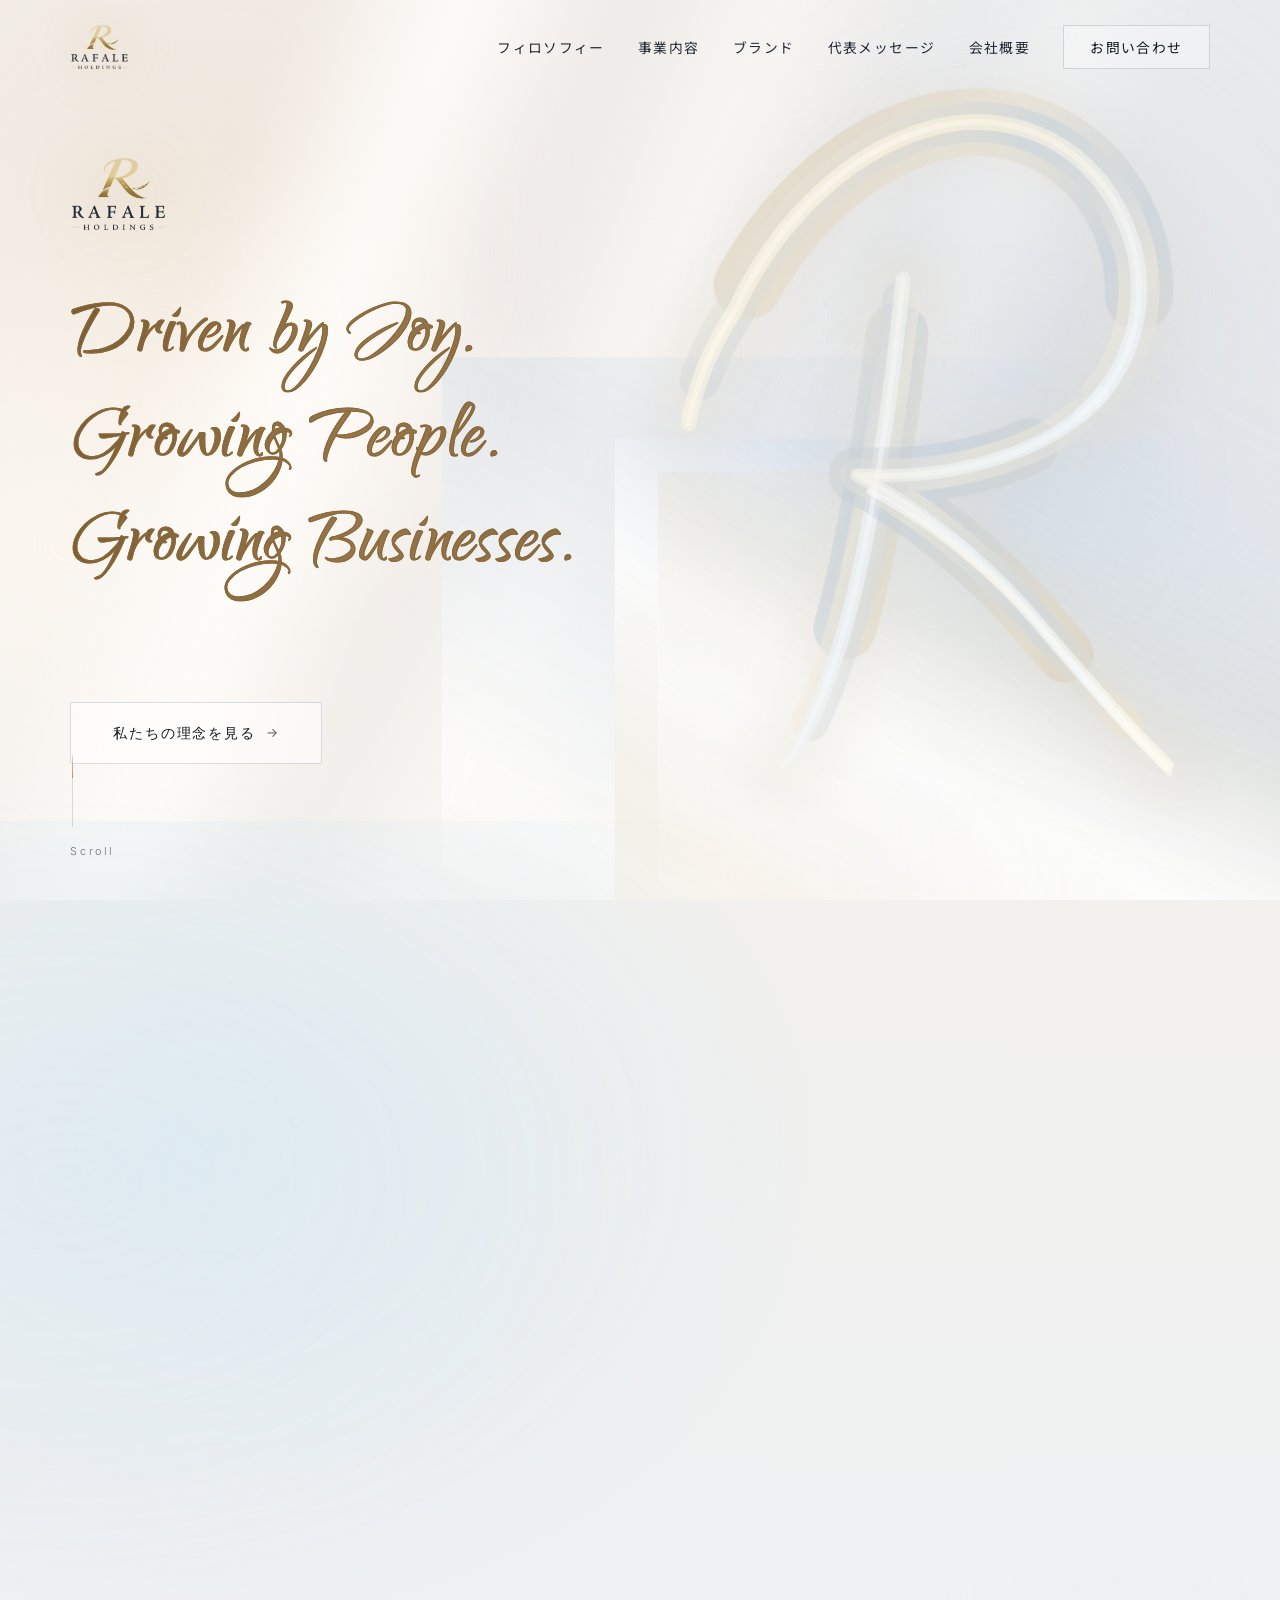
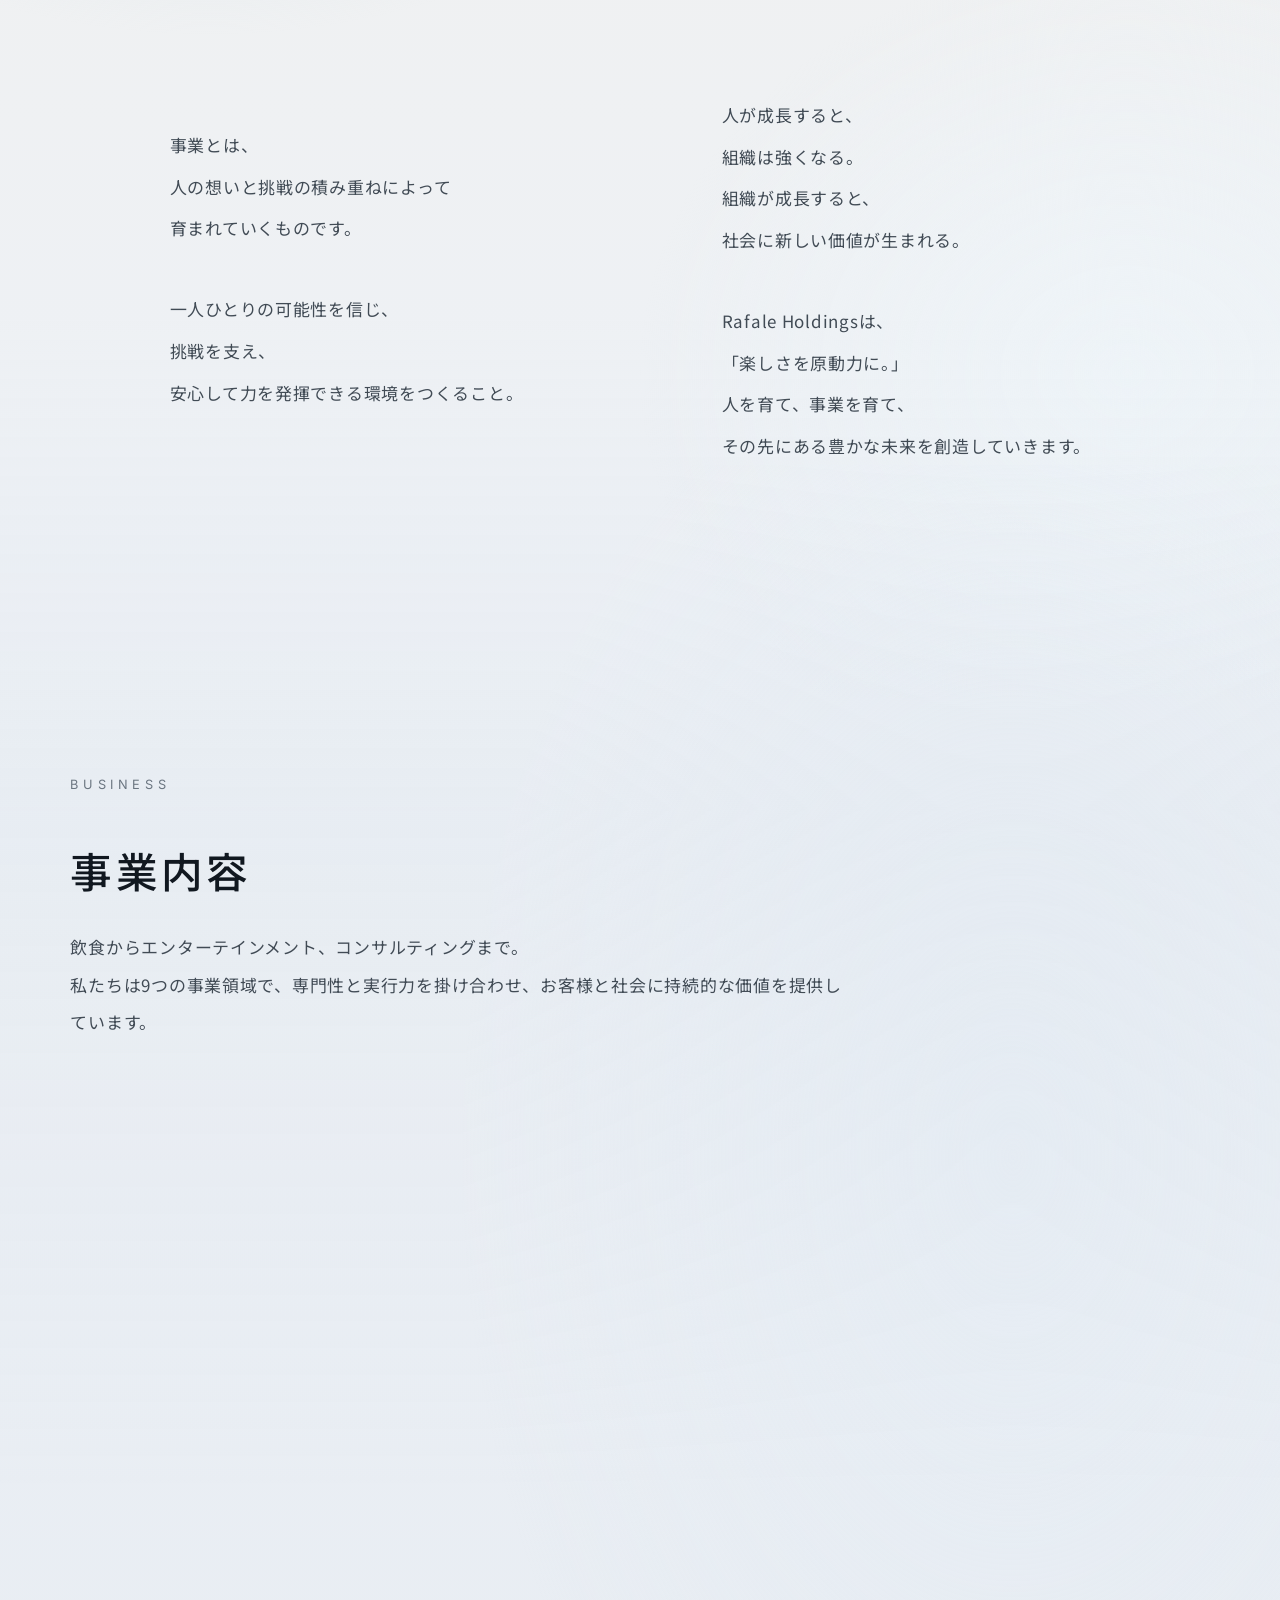
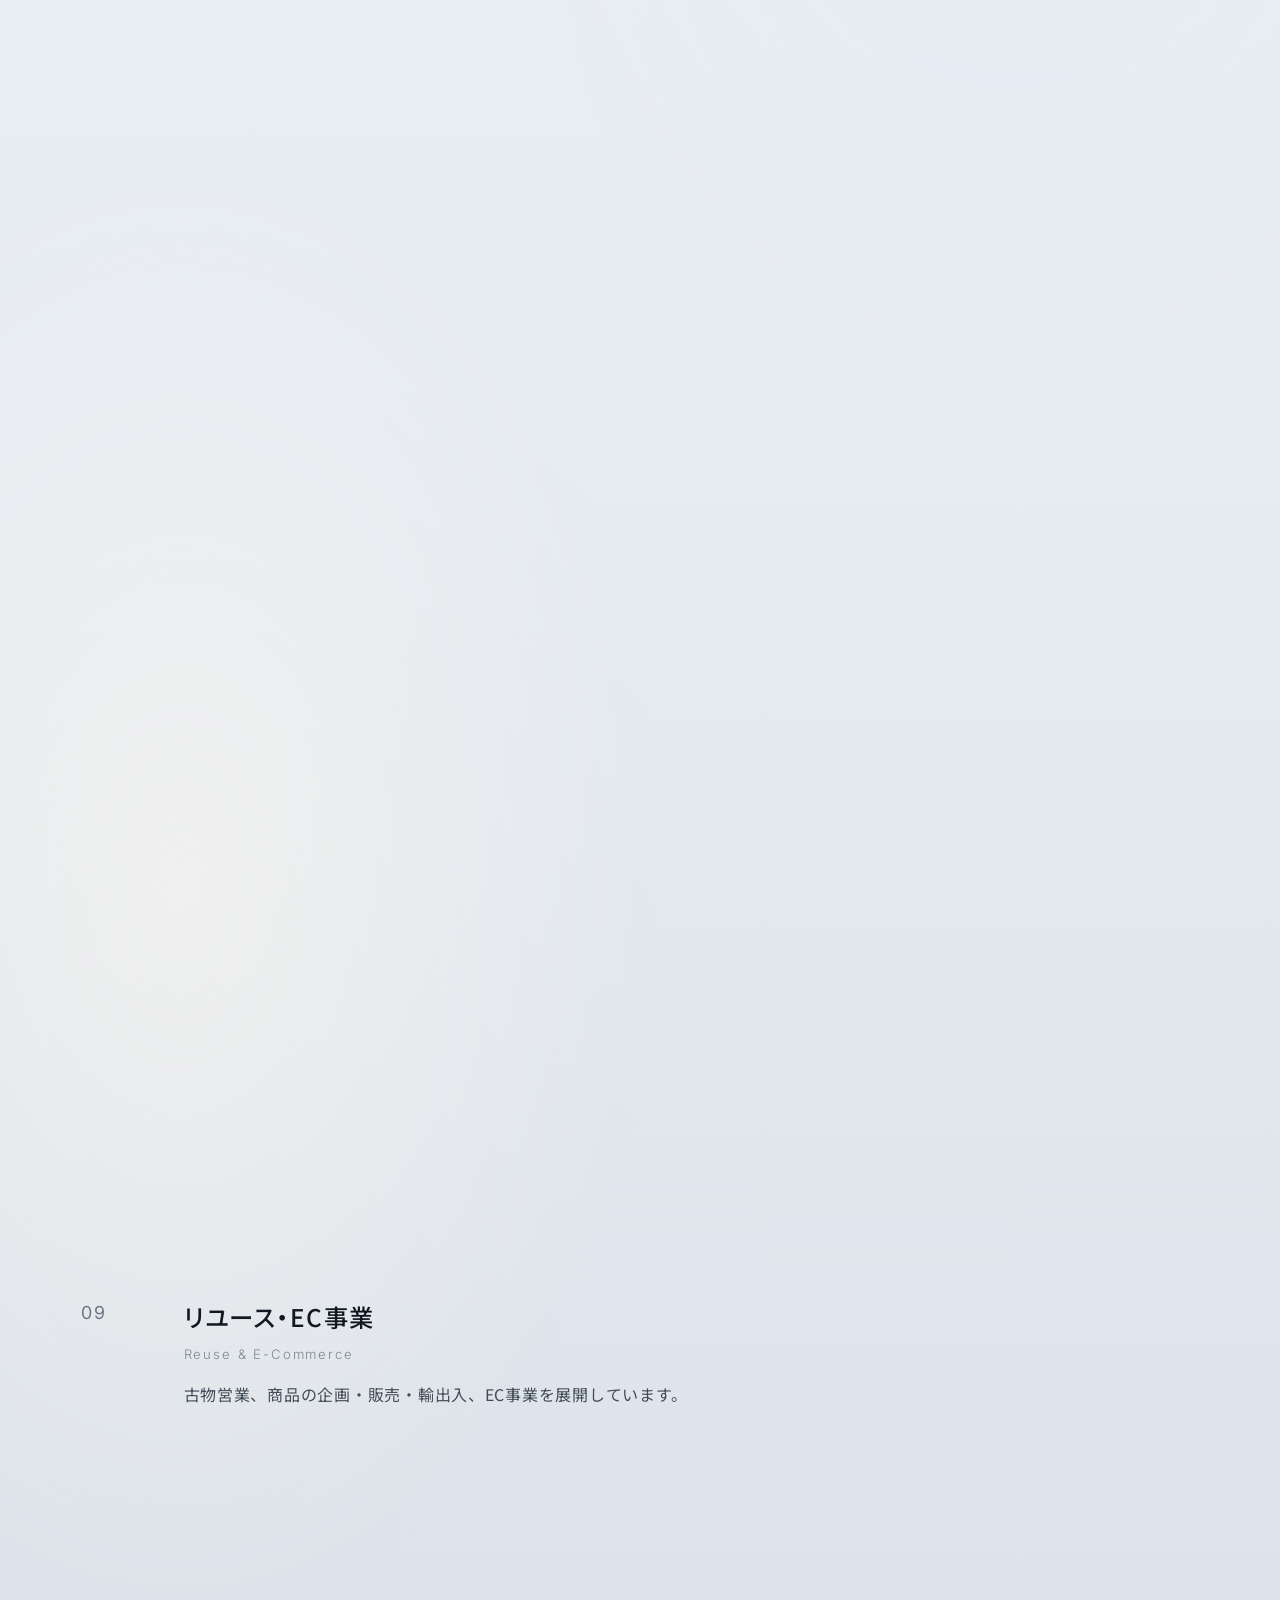
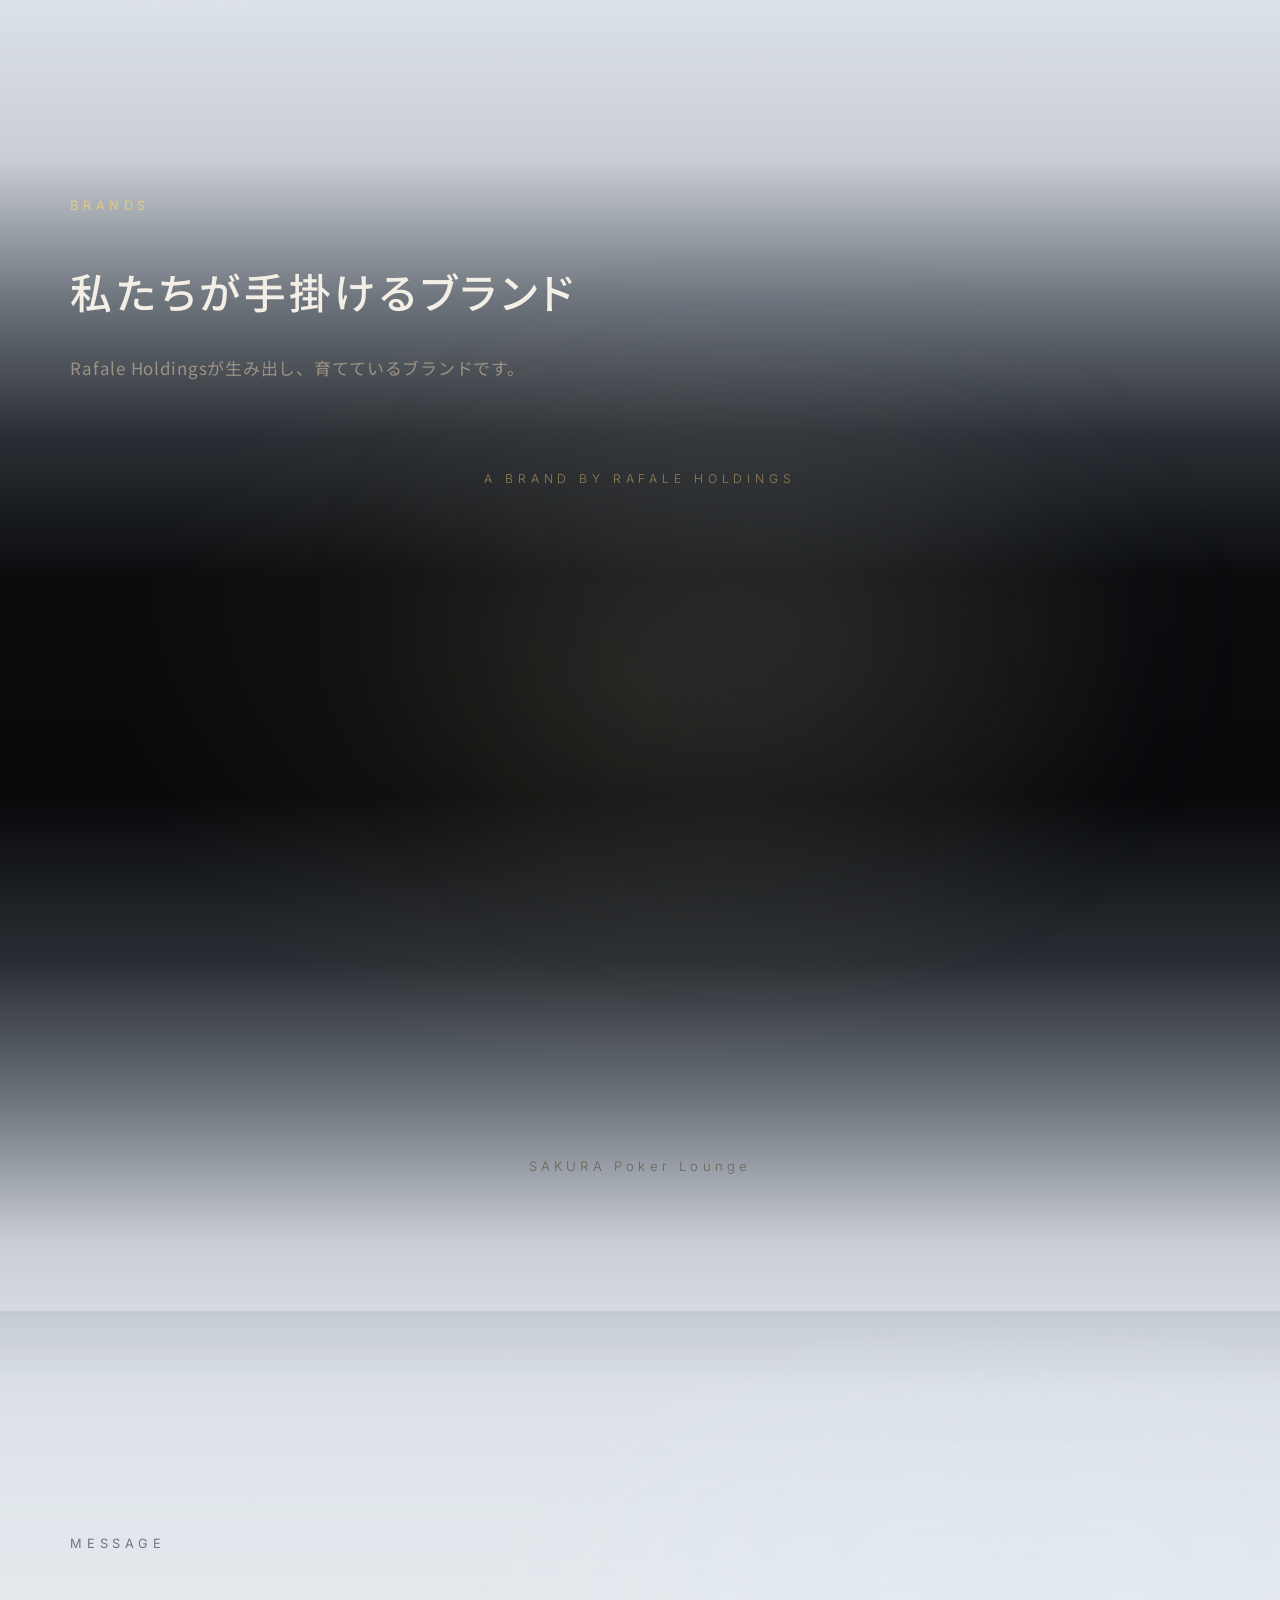
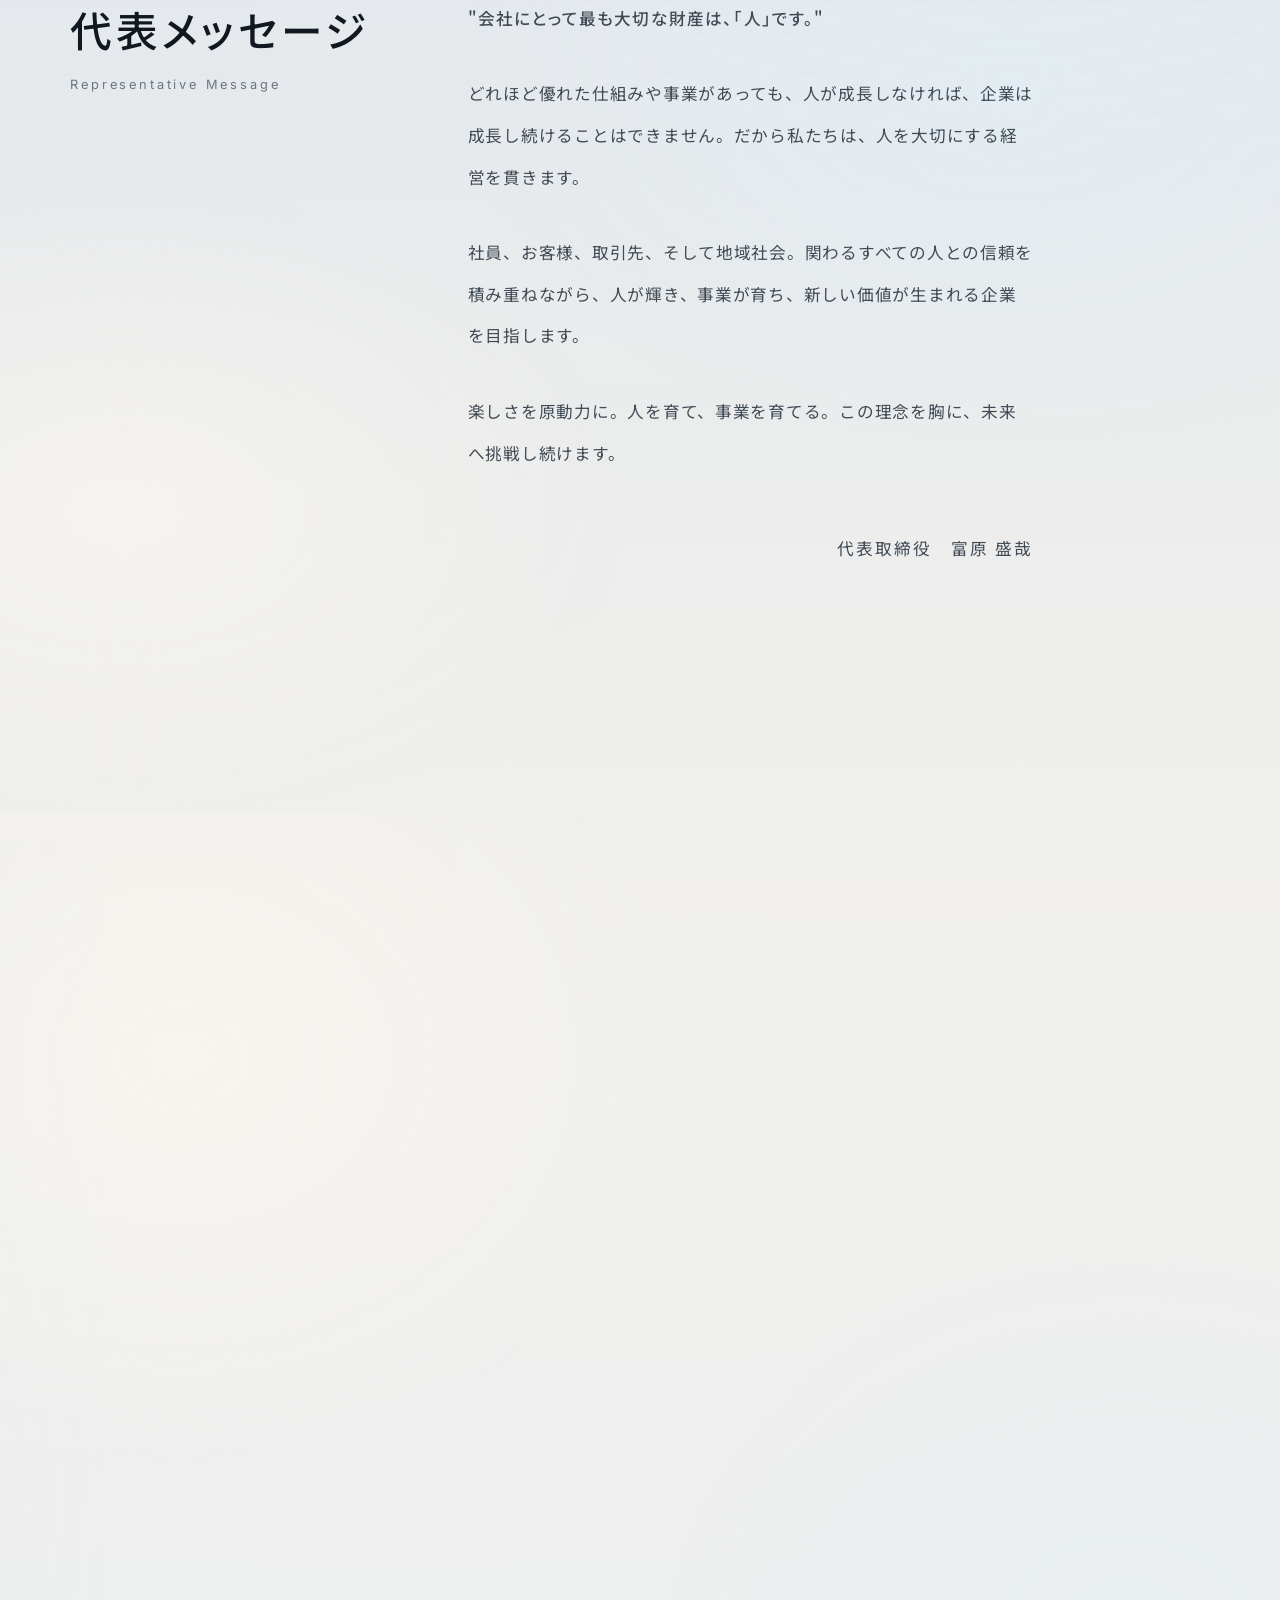
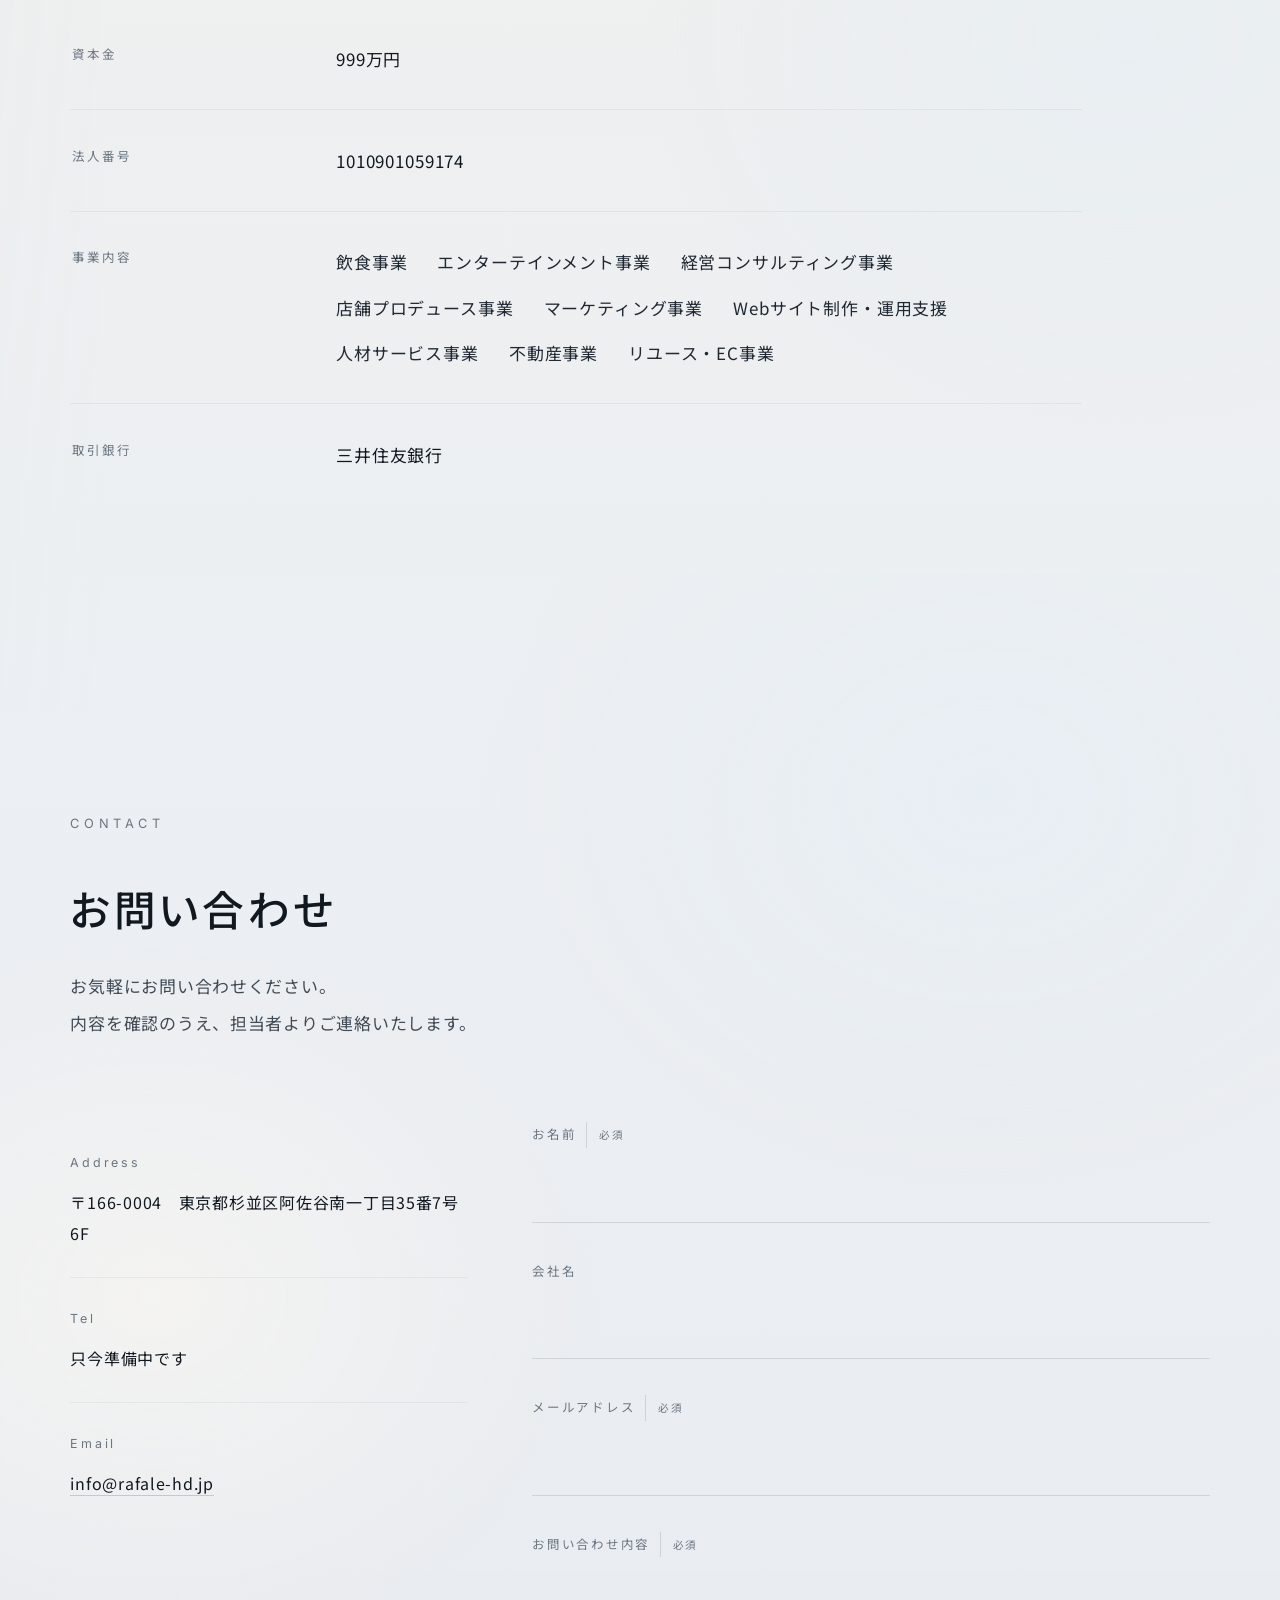
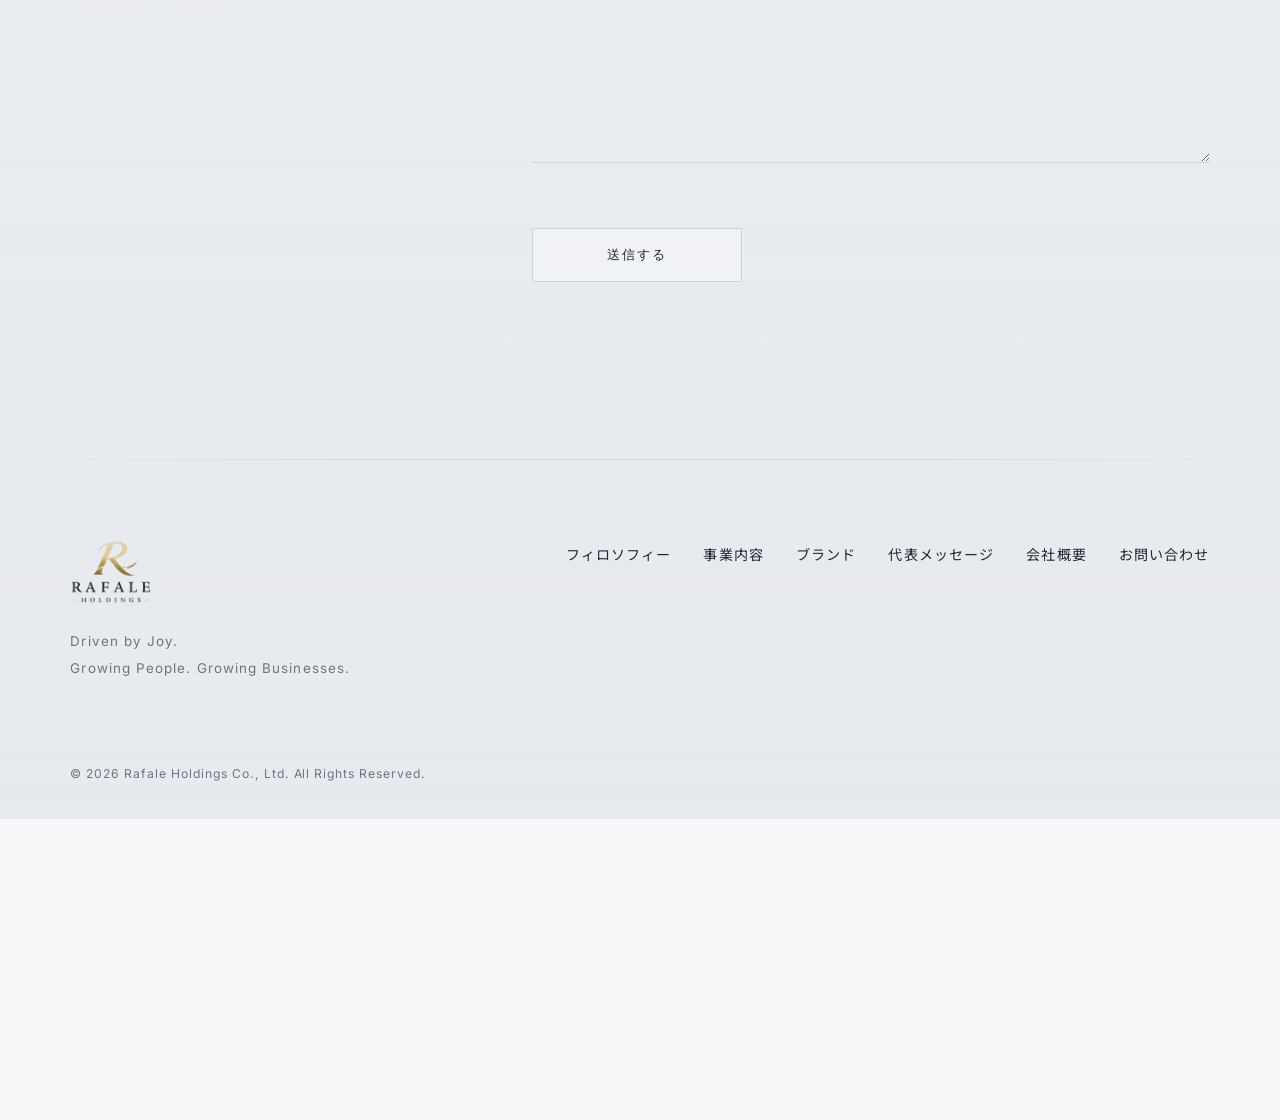
==== index.html @ b7a84d45 "Rebuild the WEB PRODUCTION plans, add the GULEUM work, and smooth out scrolling WEB PRODUCTION - Mov" ====
<!DOCTYPE html>
<html lang="ja">
<head>
<meta charset="UTF-8">
<meta name="viewport" content="width=device-width, initial-scale=1.0">
<title>Rafale Holdings株式会社｜Driven by Joy. 飲食・エンタメ・コンサル等の統括会社</title>
<meta name="description" content="Rafale Holdings株式会社の公式サイト。「楽しさを原動力に、人を育て、事業を育てる。」を理念に、飲食・エンターテインメント・コンサルティングなど8事業を展開するホールディングスカンパニーです。">
<meta name="robots" content="index, follow">
<meta name="theme-color" content="#F7F8FA">
<meta name="color-scheme" content="light">

<link rel="canonical" href="https://rafale-hd.jp/">

<meta property="og:type" content="website">
<meta property="og:site_name" content="Rafale Holdings株式会社">
<meta property="og:title" content="Rafale Holdings株式会社 | Driven by Joy.">
<meta property="og:description" content="楽しさを原動力に。人を育て、事業を育てる。飲食・エンターテインメント・コンサルティングなど8つの事業を展開するRafale Holdings株式会社の公式サイトです。">
<meta property="og:url" content="https://rafale-hd.jp/">
<meta property="og:image" content="https://rafale-hd.jp/img/ogp-hero.jpg?v=1">
<meta property="og:image:width" content="1200">
<meta property="og:image:height" content="630">
<meta property="og:image:type" content="image/jpeg">
<meta property="og:image:alt" content="Rafale Holdings株式会社 - Driven by Joy. Growing People. Growing Businesses.">
<meta property="og:locale" content="ja_JP">
<meta name="twitter:card" content="summary_large_image">
<meta name="twitter:title" content="Rafale Holdings株式会社 | Driven by Joy.">
<meta name="twitter:description" content="楽しさを原動力に。人を育て、事業を育てる。飲食・エンターテインメント・コンサルティングなど8つの事業を展開するRafale Holdings株式会社の公式サイトです。">
<meta name="twitter:image" content="https://rafale-hd.jp/img/ogp-hero.jpg?v=1">
<meta name="twitter:image:alt" content="Rafale Holdings株式会社 - Driven by Joy. Growing People. Growing Businesses.">

<link rel="icon" type="image/png" sizes="32x32" href="img/favicon-32.png?v=2">
<link rel="icon" type="image/png" sizes="16x16" href="img/favicon-16.png?v=2">
<link rel="apple-touch-icon" sizes="180x180" href="img/apple-touch-icon.png?v=2">
<link rel="manifest" href="site.webmanifest">
<meta name="apple-mobile-web-app-title" content="Rafale Holdings">
<meta name="apple-mobile-web-app-capable" content="yes">
<meta name="apple-mobile-web-app-status-bar-style" content="black-translucent">

<link rel="preconnect" href="https://fonts.googleapis.com">
<link rel="preconnect" href="https://fonts.gstatic.com" crossorigin>
<link href="https://fonts.googleapis.com/css2?family=Inter:wght@100;200;300;400;500&family=Noto+Sans+JP:wght@200;300;400;500&display=swap" rel="stylesheet">
<!-- HERO の英語コピー用のサイン書体。1ウェイトのみで軽量。 -->
<link href="https://fonts.googleapis.com/css2?family=Qwigley&display=swap" rel="stylesheet">
<link rel="stylesheet" href="css/style.css?v=58">

<!--
  ============================================================
  Google Analytics（GA4）を設定する場合
  ============================================================
  1. Googleアナリティクスで「測定ID」（G-XXXXXXXXXX の形式）を取得
  2. 下記のコメントを外し、G-XXXXXXXXXX を実際の測定IDに置き換える
     （2箇所とも同じIDに差し替えてください）
  3. それだけで計測が始まります。他のファイルの変更は不要です

  <script async src="https://www.googletagmanager.com/gtag/js?id=G-XXXXXXXXXX"></script>
  <script>
    window.dataLayer = window.dataLayer || [];
    function gtag(){dataLayer.push(arguments);}
    gtag('js', new Date());
    gtag('config', 'G-XXXXXXXXXX');
  </script>
  ============================================================
-->

<!--
  ============================================================
  Google Search Console を設定する場合（以下どちらか一方でOK）
  ============================================================
  方法A: 下記のコメントを外し、content の値を発行された確認コードに置き換える
    <meta name="google-site-verification" content="ここに確認コードを貼り付け">

  方法B: Search Consoleから発行される google********.html というファイルを
        このフォルダ（index.htmlと同じ階層）にそのまま置くだけでも認証できます
  ============================================================
-->

<script type="application/ld+json">
{
  "@context": "https://schema.org",
  "@type": "Organization",
  "name": "Rafale Holdings株式会社",
  "alternateName": "Rafale Holdings Co., Ltd.",
  "url": "https://rafale-hd.jp/",
  "logo": "https://rafale-hd.jp/img/icon-512.png",
  "image": "https://rafale-hd.jp/img/ogp-hero.jpg?v=1",
  "email": "info@rafale-hd.jp",
  "foundingDate": "2026-03",
  "description": "楽しさを原動力に。人を育て、事業を育てる。飲食・エンターテインメント・コンサルティング・店舗プロデュース・マーケティング・人材サービス・不動産・リユース/ECの8事業を展開するホールディングスカンパニー。",
  "founder": {
    "@type": "Person",
    "name": "富原 盛哉"
  },
  "address": {
    "@type": "PostalAddress",
    "addressCountry": "JP",
    "postalCode": "166-0004",
    "addressRegion": "東京都",
    "addressLocality": "杉並区",
    "streetAddress": "阿佐谷南一丁目35番7号 6F"
  }
}
</script>
<script type="application/ld+json">
{
  "@context": "https://schema.org",
  "@type": "WebSite",
  "name": "Rafale Holdings株式会社",
  "url": "https://rafale-hd.jp/",
  "inLanguage": "ja"
}
</script>
</head>
<body>

<a href="#main-content" class="skip-link">本文へスキップ</a>
<div class="scroll-progress" id="scroll-progress" aria-hidden="true"></div>

<!-- ============================================================
     FIELD ― 白い未来建築のロビー（固定背景）
     朝の自然光、ガラス越しの淡いブルーの反射、薄い影。
     線・粒子・グリッドは使わず、光と空気だけで奥行きを作る。
     ============================================================ -->
<!-- ページ全体の地 ― HERO から CONTACT まで途切れない1枚のグラデーション。
     区切りの位置は js/script.js が実測して --b1〜--b6 に入れるので、
     セクションの高さが変わっても継ぎ目は出ない。 -->
<div class="page-tone" aria-hidden="true"></div>

<div class="field" aria-hidden="true">
  <div class="field-sky"></div>
  <div class="field-daylight"></div>
  <!-- Moving Light ― 固定背景なので、スクロールしても同じ光が付いてくる。
       周期を 24 / 31 / 37 秒（互いに素）にしてあるため、3つが同じ配置に
       戻るのは約7.6時間後で、ループには気づかない。
       .field-lamps はスクロール量に応じて最大16pxだけ位置がずれる。 -->
  <div class="field-lamps">
    <span class="field-lamp field-lamp--a"></span>
    <span class="field-lamp field-lamp--b"></span>
    <span class="field-lamp field-lamp--c"></span>
    <span class="field-pane"></span>
  </div>

  <!-- Liquid Silk ― 光溜まりの手前を、白とシルバーの大きな面が流れていく層。
       1枚ごとに山（白）と谷（シルバー）を持たせてあるので、平らな帯ではなく
       絹の折り目として読める。ぼかしは使わずグラデーションの裾で柔らかくして
       いるため、動かしているのは transform と opacity だけ。
       周期 12 / 16.5 / 10.5 秒と、奥の光溜まり 24 / 31 / 37 秒がずれているので
       全体が同じ並びに戻ることはない。 -->
  <div class="field-silk">
    <span class="field-silk-band field-silk-band--1"></span>
    <span class="field-silk-band field-silk-band--2"></span>
    <span class="field-silk-band field-silk-band--3"></span>
  </div>

  <div class="field-floor"></div>
</div>

<header class="site-header" id="site-header">
  <div class="header-inner">

    <a href="#top" class="logo" aria-label="Rafale Holdings 株式会社 トップへ">
      <img src="img/logo-light.png?v=1" alt="Rafale Holdings" class="logo-img" width="736" height="575" decoding="async">
    </a>
    <nav class="main-nav" id="main-nav" aria-label="メインナビゲーション">
      <ul>
        <li><a href="#philosophy" class="nav-link">フィロソフィー</a></li>
        <li><a href="#business" class="nav-link">事業内容</a></li>
        <li><a href="#brands" class="nav-link">ブランド</a></li>
        <li><a href="#message" class="nav-link">代表メッセージ</a></li>
        <li><a href="#company" class="nav-link">会社概要</a></li>
        <li><a href="#contact" class="nav-link nav-cta">お問い合わせ</a></li>
      </ul>
    </nav>
    <button class="hamburger" id="hamburger" aria-label="メニューを開く" aria-expanded="false" aria-controls="main-nav">
      <span></span><span></span><span></span>
    </button>
  </div>
</header>

<main id="main-content">

  <!-- ============================ HERO ============================
       中央に積み上げず、左に大きな言葉・右に空間を残す非対称構成。 -->
  <section class="hero" id="top">

    <!-- 背景動画（未配置。assets/videos/rafale-opening.mp4 を置くとPCで自動再生） -->
    <video class="hero-video" id="hero-video" muted loop playsinline disablepictureinpicture disableremoteplayback aria-hidden="true"></video>

    <!-- 空気 ― 白・淡いブルー・シルバー・ごく薄い暖色の4層。
         周期をすべてずらしてあるので、繰り返しに気づかない。
         光は均一にかけず、ロゴの周り／コピーの左奥／ガラス面に溜める。 -->
    <div class="hero-atmos" aria-hidden="true">
      <span class="hero-halo"></span>
      <span class="hero-tint"></span>
      <span class="hero-silver"></span>
      <span class="hero-warm"></span>
      <span class="hero-sweep"></span>
      <span class="hero-rays"></span>
    </div>

    <!-- 右下から流れる光 ― R を書く筆に連動して立ち上がる。
         別々の装飾にせず、外側の器（.hero-flow）が R の進みに合わせて
         明るさ・広がり・流れを増し、終筆でピークを迎える。
         中の2枚は完成後もごくゆっくり呼吸し、背景の Liquid Silk へ馴染む。 -->
    <div class="hero-flow" aria-hidden="true">
      <span class="hero-flow-a"></span>
      <span class="hero-flow-b"></span>
      <span class="hero-flow-c"></span>
    </div>

    <!-- 右側 ― Rafale Signature R。
         参考画像の構造に合わせ、線は次の3本で構成している。
           r-main … 左下から入り、上部の巨大で横長なループを回り、
                    ふところを閉じてから、そのまま右下へ長い脚として抜ける。
                    ループと脚が1本で繋がっているのが参考画像の特徴。
           r-stem … その上を横切る、中央の力強い縦のストローク。
                    r-main のふところの戻りと交差して R の形になる。
           r-hair … 脚に沿う細い補助の筆筋。
         1本につき body / mid / core の3層＋細いハイライトを重ねる。
         3層とも通る所は太く、core だけの所は細い ―― 筆圧差と、
         筆筋が束になった厚みが同時に出る。
         描画中は器（.hero-sign）が中央付近から右へゆっくり寄っていく。 -->
    <div class="hero-sign" aria-hidden="true">
      <svg class="r-sign" viewBox="0 0 540 730" fill="none" preserveAspectRatio="xMidYMid meet" role="presentation">
        <defs>
          <path id="r-main" pathLength="1000"
                d="M 18 336
                   C 24 300, 40 256, 68 214
                   C 112 120, 190 40, 284 16
                   C 374 -6, 458 38, 492 124
                   C 520 194, 502 272, 448 322
                   C 396 370, 300 398, 200 392
                   C 268 428, 340 486, 396 552
                   C 442 606, 492 664, 536 706"/>
          <path id="r-stem" pathLength="1000"
                d="M 250 180
                   C 240 280, 226 380, 208 470
                   C 192 552, 168 626, 140 678
                   C 132 692, 126 700, 120 706"/>
          <path id="r-hair" pathLength="1000"
                d="M 214 410
                   C 282 446, 352 502, 406 566
                   C 450 618, 496 672, 538 714"/>

          <!-- 太い層はシャンパン寄り、芯はウォームホワイト寄り。
               層ごとに配合を変えて、1色のグレーにならないようにしている。 -->
          <linearGradient id="ink-body" x1="0.08" y1="0" x2="0.92" y2="1">
            <stop offset="0"    stop-color="#C9B994"/>
            <stop offset="0.26" stop-color="#E8DCBE"/>
            <stop offset="0.52" stop-color="#B8C7D8"/>
            <stop offset="0.78" stop-color="#E3D5B4"/>
            <stop offset="1"    stop-color="#C4B393"/>
          </linearGradient>
          <linearGradient id="ink-mid" x1="0.16" y1="0.06" x2="0.86" y2="0.96">
            <stop offset="0"    stop-color="#F2E8D2"/>
            <stop offset="0.28" stop-color="#BECDDD"/>
            <stop offset="0.55" stop-color="#F5EDDB"/>
            <stop offset="0.8"  stop-color="#C6D4E3"/>
            <stop offset="1"    stop-color="#EFE4CC"/>
          </linearGradient>
          <linearGradient id="ink-core" x1="0" y1="0" x2="1" y2="1">
            <stop offset="0"    stop-color="#FFFCF3"/>
            <stop offset="0.3"  stop-color="#F8F0DC"/>
            <stop offset="0.62" stop-color="#EDF4FA"/>
            <stop offset="1"    stop-color="#FFFAEC"/>
          </linearGradient>
          <!-- 太い筆跡の中を走る、細い光 -->
          <linearGradient id="ink-hl" x1="0.1" y1="0" x2="0.9" y2="1">
            <stop offset="0"    stop-color="#FFFFFF"/>
            <stop offset="0.34" stop-color="#FFF7E4"/>
            <stop offset="0.68" stop-color="#F4FAFF"/>
            <stop offset="1"    stop-color="#FFFDF4"/>
          </linearGradient>
        </defs>

        <!-- 線のまわりの空気。2本まとめて1回だけぼかす。発光にはしない -->
        <g class="r-glow">
          <use href="#r-main"/><use href="#r-stem"/>
        </g>

        <!-- 1本目の前半: 上部の巨大なループ -->
        <use class="r-ink loop-body" href="#r-main"/>
        <use class="r-ink loop-mid"  href="#r-main"/>
        <use class="r-ink loop-core" href="#r-main"/>

        <!-- 2本目: 中央の力強い縦ストローク -->
        <use class="r-ink stem-body" href="#r-stem"/>
        <use class="r-ink stem-mid"  href="#r-stem"/>
        <use class="r-ink stem-core" href="#r-stem"/>

        <!-- 1本目の後半: 右下へ伸びる大きな脚 -->
        <use class="r-ink leg-body" href="#r-main"/>
        <use class="r-ink leg-mid"  href="#r-main"/>
        <use class="r-ink leg-core" href="#r-main"/>

        <!-- 太い筆跡の中を走る細いハイライトと、脚に沿う補助の筆筋 -->
        <use class="r-ink hl-main" href="#r-main"/>
        <use class="r-ink hl-stem" href="#r-stem"/>
        <use class="r-ink hair"    href="#r-hair"/>

        <!-- 完成後、表面を反射が1回通る（以後20秒ごと） -->
        <g class="r-sheen">
          <use href="#r-main"/><use href="#r-stem"/>
        </g>
      </svg>
    </div>

    <div class="hero-inner">
      <div class="hero-main">
        <div class="hero-logo-block">
          <img src="img/logo-light.png?v=1" alt="Rafale Holdings" class="hero-logo-img" width="736" height="575" fetchpriority="high" decoding="async">
        </div>

        <!-- 各行は「外＝マスク＋視差」「中＝出現アニメーション」の二重構造。
             行ごとに速度と奥行きを変え、一塊に見えないようにしている。 -->
        <h1 class="hero-title" lang="en">
          <span class="hero-line"><span class="hero-line-in">Driven by Joy.</span></span>
          <span class="hero-line"><span class="hero-line-in">Growing People.</span></span>
          <span class="hero-line"><span class="hero-line-in">Growing Businesses.</span></span>
        </h1>


        <a href="#philosophy" class="btn hero-cta">私たちの理念を見る</a>
      </div>
    </div>

    <a href="#philosophy" class="scroll-cue scroll-cue--left" aria-hidden="true"><span class="scroll-cue-rail"></span>Scroll</a>
  </section>

  <!-- ============================ PHILOSOPHY ============================ -->
  <section class="section" id="philosophy">
    <div class="sec-light" aria-hidden="true"></div>
    <div class="section-inner">
      <header class="section-head">
        <p class="section-tag reveal" lang="en">PHILOSOPHY</p>
      </header>

      <h2 class="philo-title">
        <span class="mask reveal"><span class="mask-in">楽しさを原動力に。</span></span>
        <span class="mask reveal" data-reveal-delay="220"><span class="mask-in">人を育て、</span></span>
        <span class="mask reveal" data-reveal-delay="440"><span class="mask-in">事業を育てる。</span></span>
      </h2>

      <div class="philo-body">
        <div class="philo-col">
          <p class="reveal">私たちは、<br>人の成長こそが、<br>企業の未来をつくる原動力だと考えています。</p>
          <p class="reveal">事業とは、<br>人の想いと挑戦の積み重ねによって<br>育まれていくものです。</p>
          <p class="reveal">一人ひとりの可能性を信じ、<br>挑戦を支え、<br>安心して力を発揮できる環境をつくること。</p>
        </div>
        <div class="philo-col">
          <p class="reveal philo-accent">それが、私たちの変わらない使命です。</p>
          <p class="reveal">人が成長すると、<br>組織は強くなる。<br>組織が成長すると、<br>社会に新しい価値が生まれる。</p>
          <p class="reveal">Rafale Holdingsは、<br>「楽しさを原動力に。」<br>人を育て、事業を育て、<br>その先にある豊かな未来を創造していきます。</p>
        </div>
      </div>
    </div>
  </section>

  <!-- ============================ BUSINESS ============================ -->
  <section class="section" id="business">
    <div class="sec-light" aria-hidden="true"></div>
    <div class="section-inner">
      <header class="section-head">
        <p class="section-tag reveal" lang="en">BUSINESS</p>
      </header>
      <h2 class="section-title reveal">事業内容</h2>
      <p class="section-lead reveal">飲食からエンターテインメント、コンサルティングまで。<br class="only-pc">私たちは9つの事業領域で、専門性と実行力を掛け合わせ、お客様と社会に持続的な価値を提供しています。</p>

      <ol class="biz-list">
        <li class="biz-row reveal">
          <span class="biz-num" lang="en" aria-hidden="true">01</span>
          <div class="biz-body">
            <h3 class="biz-name">飲食事業<span class="biz-en" lang="en">Food &amp; Hospitality</span></h3>
            <p class="biz-desc">飲食店・接待飲食店の企画から運営まで、上質な体験をお届けします。</p>
          </div>
        </li>

        <li class="biz-row reveal">
          <span class="biz-num" lang="en" aria-hidden="true">02</span>
          <div class="biz-body">
            <h3 class="biz-name">エンターテインメント事業<span class="biz-en" lang="en">Entertainment</span></h3>
            <p class="biz-desc">ポーカーラウンジ・アミューズメント施設の企画・運営を手掛けます。</p>
          </div>
        </li>

        <li class="biz-row reveal">
          <span class="biz-num" lang="en" aria-hidden="true">03</span>
          <div class="biz-body">
            <h3 class="biz-name">コンサルティング事業<span class="biz-en" lang="en">Business Consulting</span></h3>
            <p class="biz-desc">経営コンサルティング・店舗開発・事業支援まで、伴走型でサポートします。</p>
          </div>
        </li>

        <!-- 04・05・06 は詳細ページを持つ。行の組み方・余白・文字は他の6行と同じままで、
             リンクの当たり判定（.biz-link::after）を行全体へ広げている。 -->
        <li class="biz-row biz-row--link reveal">
          <span class="biz-num" lang="en" aria-hidden="true">04</span>
          <div class="biz-body">
            <h3 class="biz-name">店舗プロデュース事業<span class="biz-en" lang="en">Store Development</span></h3>
            <p class="biz-desc">店舗企画・内装設計から開業支援まで、トータルでプロデュースします。</p>
            <a href="/business/store-development" class="biz-link"
               aria-label="店舗プロデュース事業の詳細を見る">
              <span>サービス詳細を見る</span>
              <svg viewBox="0 0 24 24" width="14" height="14" aria-hidden="true">
                <path d="M4 12h15M13 6l6 6-6 6" fill="none" stroke="currentColor" stroke-width="1.4" stroke-linecap="round" stroke-linejoin="round"/>
              </svg>
            </a>
          </div>
        </li>

        <li class="biz-row biz-row--link reveal">
          <span class="biz-num" lang="en" aria-hidden="true">05</span>
          <div class="biz-body">
            <h3 class="biz-name">マーケティング事業<span class="biz-en" lang="en">Marketing &amp; Branding</span></h3>
            <p class="biz-desc">Googleビジネスプロフィール運用・MEO対策・SNS運用・口コミ管理まで、店舗と企業の集客を支援します。</p>
            <a href="/business/marketing" class="biz-link"
               aria-label="マーケティング事業の詳細を見る">
              <span>サービス詳細を見る</span>
              <svg viewBox="0 0 24 24" width="14" height="14" aria-hidden="true">
                <path d="M4 12h15M13 6l6 6-6 6" fill="none" stroke="currentColor" stroke-width="1.4" stroke-linecap="round" stroke-linejoin="round"/>
              </svg>
            </a>
          </div>
        </li>

        <li class="biz-row biz-row--link reveal">
          <span class="biz-num" lang="en" aria-hidden="true">06</span>
          <div class="biz-body">
            <h3 class="biz-name">Webサイト制作・運用支援<span class="biz-en" lang="en">Web Design &amp; Management</span></h3>
            <p class="biz-desc">企業・店舗・ブランドのWebサイト制作から、公開後の更新・運用・改善まで一貫して支援します。</p>
            <a href="/business/web-production" class="biz-link"
               aria-label="Webサイト制作・運用支援の詳細を見る">
              <span>サービス詳細を見る</span>
              <svg viewBox="0 0 24 24" width="14" height="14" aria-hidden="true">
                <path d="M4 12h15M13 6l6 6-6 6" fill="none" stroke="currentColor" stroke-width="1.4" stroke-linecap="round" stroke-linejoin="round"/>
              </svg>
            </a>
          </div>
        </li>

        <li class="biz-row reveal">
          <span class="biz-num" lang="en" aria-hidden="true">07</span>
          <div class="biz-body">
            <h3 class="biz-name">人材サービス事業<span class="biz-en" lang="en">Recruitment &amp; Human Resources</span></h3>
            <p class="biz-desc">有料職業紹介・採用支援・人材育成を通じて、人と企業をつなぎます。</p>
          </div>
        </li>

        <li class="biz-row reveal">
          <span class="biz-num" lang="en" aria-hidden="true">08</span>
          <div class="biz-body">
            <h3 class="biz-name">不動産事業<span class="biz-en" lang="en">Real Estate</span></h3>
            <p class="biz-desc">不動産の売買・賃貸・仲介・管理まで、資産価値を最大化します。</p>
          </div>
        </li>

        <li class="biz-row reveal">
          <span class="biz-num" lang="en" aria-hidden="true">09</span>
          <div class="biz-body">
            <h3 class="biz-name">リユース・EC事業<span class="biz-en" lang="en">Reuse &amp; E-Commerce</span></h3>
            <p class="biz-desc">古物営業、商品の企画・販売・輸出入、EC事業を展開しています。</p>
          </div>
        </li>
      </ol>
    </div>
  </section>

  <!-- ============================ BRANDS ============================
       ここだけ空間が黒へ切り替わり、SAKURA の世界（黒×金）になる。
       Rafale が生み出したブランド、という関係が見た目で伝わるようにする。 -->
  <section class="section section--brand" id="brands">
    <div class="brand-shift" aria-hidden="true"></div>

    <div class="section-inner">
      <header class="section-head">
        <p class="section-tag reveal" lang="en">BRANDS</p>
      </header>
      <h2 class="section-title reveal">私たちが手掛けるブランド</h2>
      <p class="section-lead reveal">Rafale Holdingsが生み出し、育てているブランドです。</p>

      <!-- data-brand-href: カードのどこをクリックしてもブランドサイトへ（js/script.js）。
           ボタン自体が本来のリンクなので、JSが無効でも遷移できます。 -->
      <article class="brand" data-brand-href="https://sakura-poker.jp/">
        <p class="brand-origin reveal" lang="en" aria-hidden="true">A BRAND BY RAFALE HOLDINGS</p>

        <div class="brand-logo reveal">
          <img src="img/brand-sakura-logo.png?v=3" alt="SAKURA Poker Lounge"
               width="1400" height="556" loading="lazy" decoding="async">
        </div>

        <p class="brand-tagline reveal">静かに、熱く。</p>
        <p class="brand-desc reveal">初心者から経験者まで、<br>心地よく楽しめるポーカーラウンジ。</p>

        <a href="https://sakura-poker.jp/" class="brand-btn reveal"
           target="_blank" rel="noopener noreferrer"
           aria-label="SAKURA Poker Lounge のブランドサイトを見る（新しいタブで開きます）">
          <span>ブランドサイトを見る</span>
          <svg viewBox="0 0 24 24" width="14" height="14" aria-hidden="true">
            <path d="M4 12h15M13 6l6 6-6 6" fill="none" stroke="currentColor" stroke-width="1.4" stroke-linecap="round" stroke-linejoin="round"/>
          </svg>
        </a>

        <h3 class="brand-name" lang="en">SAKURA Poker Lounge</h3>
      </article>
    </div>
  </section>

  <!-- ============================ MESSAGE ============================ -->
  <section class="section" id="message">
    <div class="sec-light" aria-hidden="true"></div>
    <div class="section-inner">
      <header class="section-head">
        <p class="section-tag reveal" lang="en" data-reveal-delay="0">MESSAGE</p>
      </header>

      <!-- data-reveal-delay: ラベル → 見出し → 英語 → 冒頭の言葉 → 本文 の順に
           0.11秒ずつ置いて現れる。表示は一度だけ（js/script.js の Observer）。 -->
      <div class="message-layout">
        <div class="message-head">
          <h2 class="section-title reveal" data-reveal-delay="110">代表メッセージ</h2>
          <p class="message-en reveal" lang="en" data-reveal-delay="220">Representative Message</p>
        </div>

        <div class="message-body">
          <p class="message-quote reveal" data-reveal-delay="340">"会社にとって最も大切な財産は、「人」です。"</p>
          <p class="reveal" data-reveal-delay="470">どれほど優れた仕組みや事業があっても、人が成長しなければ、企業は成長し続けることはできません。だから私たちは、人を大切にする経営を貫きます。</p>
          <p class="reveal" data-reveal-delay="560">社員、お客様、取引先、そして地域社会。関わるすべての人との信頼を積み重ねながら、人が輝き、事業が育ち、新しい価値が生まれる企業を目指します。</p>
          <p class="reveal" data-reveal-delay="650">楽しさを原動力に。人を育て、事業を育てる。この理念を胸に、未来へ挑戦し続けます。</p>
          <p class="message-sign reveal" data-reveal-delay="760">代表取締役　富原 盛哉</p>
          <!-- 直筆サイン。代表者名はすぐ上にあるので、ここでは繰り返さない。
               白背景を抜いた透過PNG。筆跡は元画像のまま（変形・描き直しなし）。
               width/height を入れてあるので、読み込み時に高さが飛ばない。 -->
          <div class="message-autograph reveal" data-reveal-delay="860">
            <img src="img/moriya-tomihara-signature.png?v=1" alt="代表取締役 富原 盛哉 署名"
                 width="1419" height="661" loading="lazy" decoding="async">
          </div>
        </div>
      </div>
    </div>
  </section>

  <!-- ============================ COMPANY ============================ -->
  <section class="section" id="company">
    <div class="sec-light" aria-hidden="true"></div>
    <div class="section-inner">
      <header class="section-head">
        <p class="section-tag reveal" lang="en" data-reveal-delay="0">COMPANY</p>
      </header>
      <h2 class="section-title reveal" data-reveal-delay="110">会社概要</h2>

      <dl class="info-list">
        <div class="info-row reveal" data-reveal-delay="210">
          <dt>会社名</dt>
          <dd>Rafale Holdings株式会社</dd>
        </div>
        <div class="info-row reveal" data-reveal-delay="290">
          <dt>代表者</dt>
          <dd>代表取締役　富原 盛哉</dd>
        </div>
        <div class="info-row reveal" data-reveal-delay="370">
          <dt>所在地</dt>
          <dd>〒166-0004　東京都杉並区阿佐谷南一丁目35番7号 6F</dd>
        </div>
        <div class="info-row reveal" data-reveal-delay="450">
          <dt>設立</dt>
          <dd>2026年3月</dd>
        </div>
        <div class="info-row reveal" data-reveal-delay="530">
          <dt>資本金</dt>
          <dd>999万円</dd>
        </div>
        <div class="info-row reveal" data-reveal-delay="610">
          <dt>法人番号</dt>
          <dd>1010901059174</dd>
        </div>
        <div class="info-row reveal" data-reveal-delay="690">
          <dt>事業内容</dt>
          <dd>
            <ul class="info-list-inline">
              <li>飲食事業</li>
              <li>エンターテインメント事業</li>
              <li>経営コンサルティング事業</li>
              <li>店舗プロデュース事業</li>
              <li>マーケティング事業</li>
              <li>Webサイト制作・運用支援</li>
              <li>人材サービス事業</li>
              <li>不動産事業</li>
              <li>リユース・EC事業</li>
            </ul>
          </dd>
        </div>
        <div class="info-row reveal" data-reveal-delay="770">
          <dt>取引銀行</dt>
          <dd>三井住友銀行</dd>
        </div>
      </dl>
    </div>
  </section>

  <!-- ============================ CONTACT ============================ -->
  <section class="section" id="contact">
    <div class="sec-light" aria-hidden="true"></div>
    <div class="section-inner">
      <header class="section-head">
        <p class="section-tag reveal" lang="en" data-reveal-delay="0">CONTACT</p>
      </header>
      <h2 class="section-title reveal" data-reveal-delay="110">お問い合わせ</h2>
      <p class="section-lead reveal" data-reveal-delay="220">お気軽にお問い合わせください。<br class="only-pc">内容を確認のうえ、担当者よりご連絡いたします。</p>

      <div class="contact-layout">
        <div class="contact-info">
          <div class="contact-info-row reveal" data-reveal-delay="330">
            <span class="contact-label" lang="en">Address</span>
            <span>〒166-0004　東京都杉並区阿佐谷南一丁目35番7号 6F</span>
          </div>
          <div class="contact-info-row reveal" data-reveal-delay="410">
            <span class="contact-label" lang="en">Tel</span>
            <span>只今準備中です</span>
          </div>
          <div class="contact-info-row reveal" data-reveal-delay="490">
            <span class="contact-label" lang="en">Email</span>
            <span><a href="mailto:info@rafale-hd.jp">info@rafale-hd.jp</a></span>
          </div>
        </div>

        <form class="contact-form reveal" id="contact-form" novalidate data-reveal-delay="400">
          <!-- どのページからの問い合わせかを送るための項目（TOP）。表示はされません。 -->
          <input type="hidden" name="source" value="top">
          <input type="text" name="hp_url" tabindex="-1" autocomplete="off" aria-hidden="true" style="position:absolute;left:-9999px;width:1px;height:1px;opacity:0;pointer-events:none">
          <div class="form-row">
            <label for="name">お名前<span class="required">必須</span></label>
            <input type="text" id="name" name="name" required>
          </div>
          <div class="form-row">
            <label for="company-name">会社名</label>
            <input type="text" id="company-name" name="company">
          </div>
          <div class="form-row">
            <label for="email">メールアドレス<span class="required">必須</span></label>
            <input type="email" id="email" name="email" required>
          </div>
          <div class="form-row">
            <label for="inquiry">お問い合わせ内容<span class="required">必須</span></label>
            <textarea id="inquiry" name="message" rows="5" required></textarea>
          </div>
          <button type="submit" class="btn btn-block">送信する</button>
          <p class="form-note" id="form-note" role="status" aria-live="polite"></p>
        </form>
      </div>
    </div>
  </section>

</main>

<footer class="site-footer">
  <div class="footer-inner">
    <div class="footer-brand">
      <img src="img/logo-light.png?v=1" alt="Rafale Holdings" class="footer-logo-img" width="736" height="575" loading="lazy" decoding="async">
      <p lang="en">Driven by Joy.<br>Growing People. Growing Businesses.</p>
    </div>
    <nav class="footer-nav" aria-label="フッターナビゲーション">
      <a href="#philosophy">フィロソフィー</a>
      <a href="#business">事業内容</a>
      <a href="#brands">ブランド</a>
      <a href="#message">代表メッセージ</a>
      <a href="#company">会社概要</a>
      <a href="#contact">お問い合わせ</a>
    </nav>
  </div>
  <div class="footer-bottom">
    <p>&copy; <span id="year"></span> Rafale Holdings Co., Ltd. All Rights Reserved.</p>
  </div>
</footer>

<script src="js/script.js?v=17" defer></script>
</body>
</html>
---- css/style.css ----
/* ============================================================
   Rafale Holdings ― Luxury × Future × Human
   ------------------------------------------------------------
   白い未来建築のロビーに朝の光が差している空間。
   ・未来感は黒や機械ではなく、白・自然光・ガラス・透明感で作る。
   ・線は情報を読む場所だけ。区切りは余白と光で行う。
   ・動きはゆっくり（出現 0.7〜1.4s／背景光 15〜30s）。
   ・ゴールドは Rafale のロゴと、BRANDS（SAKURA）の中だけ。
   ・スクロールのドラマ: LIGHT → LIGHT → LIGHT → BLACK(SAKURA) → LIGHT
   ============================================================ */

:root {
  /* paper */
  --paper:    #F7F8FA;
  --paper-2:  #F2F5F7;
  --white:    #FFFFFF;

  /* ink ―――――――――――――――――――――――――――――――――――
     黒背景版は本文 #A2ADB9 on #0C1017 ＝ コントラスト 8.4:1 だった。
     白地で同じ読みやすさにするには本文を #4B5560 まで濃くする必要がある
     （#66717D では 4.8:1 しかなく、細く弱く見えていた）。
     ラベルや補助文字だけは従来の明度を --label として残す。 */
  --ink:   #111820;   /* 見出し */
  --ink-2: #202832;   /* 準見出し・強い本文 */
  --sub:   #414B55;   /* 本文（旧 #66717D）― 黒背景版と同じ 8.4:1 になる濃さ */
  --label: #6B7681;   /* 小さなラベル・番号・補助 */

  --line: rgba(30, 50, 70, 0.10);

  /* accent ― 淡いブルー / ブルーグレー / シルバー（強い青は使わない） */
  --sky:    #DCEAF2;
  --sky-2:  #C7D7E2;
  --silver: #AEBCC7;

  /* brand gold ― ロゴと SAKURA の面のみ */
  --gold:      #C9A24B;
  --gold-soft: #E3C888;

  --font-en: 'Inter', system-ui, -apple-system, 'Segoe UI', sans-serif;
  --font-jp: 'Noto Sans JP', system-ui, -apple-system, 'Segoe UI', sans-serif;

  /* 日本語見出し専用。本文の --font-jp とは分けてある。
     Noto Sans JP は軽いウェイトだと骨格が柔らかく、丸みのある印象が出る。
     見出しだけ各OSの端正なゴシックを先に置く ―― どれも直線的でクセがなく、
     外部フォントを増やさずに済む。
       Apple   … ヒラギノ角ゴ
       Windows … 游ゴシック（Medium を先に指定して、Chrome での痩せを避ける）
       その他   … Noto Sans JP（Android の標準でもあるので見え方は変わらない） */
  --font-jp-title:
    'Hiragino Kaku Gothic ProN', 'Hiragino Sans',
    'Yu Gothic Medium', 'Yu Gothic', YuGothic,
    'Noto Sans JP', system-ui, -apple-system, 'Segoe UI', sans-serif;

  --ease:     cubic-bezier(0.22, 0.61, 0.36, 1);
  --ease-out: cubic-bezier(0.16, 1, 0.30, 1);

  --shell:  min(1280px, 100%);
  --gutter: clamp(24px, 5.5vw, 76px);

  --mx: 0;
  --my: 0;
  --sy: 0;
}

/* ============================================================
   HERO の英語コピー用フォールバック
   ------------------------------------------------------------
   Qwigley は非常に細身で、実測すると同じ文章の幅が
   Segoe Script の 48%、汎用 cursive の 56% しかない。
   そのため読み込みが完了するまでの代替表示では文字が倍近く広がり、
   スマートフォンでは3行のコピーが折り返して HERO 全体が高くなる。
   Qwigley が届いた瞬間に元の高さへ戻るため、
   ページ全体が上へずれる（実測 CLS 0.19）。
   ここで代替フォント側を Qwigley の字幅に合わせて縮め、
   読み込み前後で占める幅を揃える。
   ・size-adjust は実測値のうち最も狭い 48% に合わせている
   ・line-height は font-size に対する倍率で指定してあるので、
     行の高さはフォントに関係なく一定（メトリクスの上書きは不要）
   ・Qwigley 自体の見た目・字形は一切変えていない
   ============================================================ */
@font-face {
  font-family: 'Qwigley Fallback';
  src: local('Segoe Script'), local('Snell Roundhand'), local('Brush Script MT'),
       local('Bradley Hand'), local('Apple Chancery'), local('Comic Sans MS');
  size-adjust: 48%;
  font-display: swap;
}

*, *::before, *::after { box-sizing: border-box; }
/* 横スクロールを作らない。clip は「スクロール領域を作らずに切る」ので、
   clip はスクロール領域を作らないので、sticky や固定要素の挙動を変えない。
   clip 非対応の古い環境向けに body 側の overflow-x: hidden も残す。 */
html { scroll-behavior: smooth; -webkit-text-size-adjust: 100%; overflow-x: clip; }

body {
  position: relative;
  margin: 0;
  background: var(--paper);
  color: var(--ink-2);
  font-family: var(--font-jp);
  font-weight: 400;
  font-size: 1.02rem;
  line-height: 2.05;
  letter-spacing: 0.045em;
  overflow-x: hidden;
  -webkit-font-smoothing: antialiased;
}

img, svg, video { display: block; max-width: 100%; }
img, video { height: auto; }
h1, h2, h3, p, ul, ol, dl, dd, figure { margin: 0; padding: 0; }
ul, ol { list-style: none; }
a { color: inherit; text-decoration: none; }
button, input, textarea { font: inherit; color: inherit; }
::selection { background: rgba(150, 190, 220, 0.28); color: var(--ink); }

.skip-link {
  position: fixed; top: -80px; left: 16px; z-index: 1000;
  padding: 12px 20px; border-radius: 2px;
  background: var(--ink); color: var(--white);
  font-size: 0.86rem; font-weight: 500;
  transition: top 0.25s var(--ease);
}
.skip-link:focus { top: 16px; }
a:focus-visible, button:focus-visible, input:focus-visible, textarea:focus-visible {
  outline: 1px solid #7FA6C4; outline-offset: 3px;
}

.only-pc { display: inline; }
.only-sp { display: none; }

.scroll-progress {
  position: fixed; top: 0; left: 0; z-index: 90;
  width: 100%; height: 1px;
  background: linear-gradient(90deg, rgba(120,160,195,0.25), #8FB2CC);
  transform: scaleX(0); transform-origin: 0 50%;
  pointer-events: none;
}

/* ============================================================
   ページ全体の地
   HERO から CONTACT まで、1枚のグラデーションで途切れずに続く。
   セクションごとに平らな帯を敷くと「面が切り替わった」ように見えるので、
   帯はここへ一本化し、各セクションには光の溜まりだけを残してある。
   区切りの位置（--b1〜--b6）は js/script.js が実測して入れるので、
   文章量やビューポートが変わっても継ぎ目は出ない。
   BRANDS の黒は .brand-shift が上に重なる。その上下端は透明なので、
   この地とそのまま繋がり、白→シルバー→黒→シルバー→白と沈んで戻る。
   ============================================================ */
.page-tone {
  position: absolute; inset: 0; z-index: -3;
  pointer-events: none;
  background: linear-gradient(180deg,
    #F5F1EB 0%,                 /* HERO      ― Warm White */
    #F2F1EE var(--b1, 13%),     /* PHILOSOPHY 上端 */
    #EDF1F6 var(--b2, 30%),     /* BUSINESS   上端 ― Pale Blue */
    #E7ECF2 var(--b2b, 42%),    /* BUSINESS   後半 */
    #DDE3EA var(--b3, 52%),     /* BRANDS     上端 ― Silver Gray が混ざる */
    #E2E7ED var(--b4, 66%),     /* MESSAGE    上端 ― 黒から戻ってくる */
    #F1F0EC var(--b5, 78%),     /* COMPANY    上端 ― Warm White へ */
    #ECEFF3 var(--b6, 89%),     /* CONTACT    上端 */
    #E7EAEE 100%);              /* 最下部 ― 静かに沈めて終える */
}

/* ============================================================
   FIELD ― 白い空間（固定背景）
   ============================================================ */
.field {
  position: fixed; inset: 0; z-index: -2;
  overflow: hidden; pointer-events: none;
  contain: layout paint;
  /* 地色は .page-tone が持つ。ここは光だけを浮かせる層にする */
  background: transparent;
}

/* 朝の光が入るロビー ― 上と右奥から柔らかく差す */
.field-sky {
  position: absolute; inset: 0;
  background:
    radial-gradient(96% 68% at 62% -12%, #FFFFFF 0%, rgba(255,255,255,0) 58%),
    radial-gradient(54% 44% at 12% 18%, rgba(220, 234, 242, 0.85) 0%, rgba(220,234,242,0) 70%),
    linear-gradient(178deg, var(--white) 0%, var(--paper) 44%, var(--paper-2) 100%);
}

/* 自然光そのもの ― 20秒かけて非常にゆっくり動き、明度がわずかに呼吸する */
.field-daylight {
  position: absolute; left: 50%; top: -22%;
  width: min(1500px, 130vw); height: min(1200px, 116vh);
  transform: translateX(-50%);
  background:
    radial-gradient(closest-side, rgba(255, 255, 255, 0.95) 0%, rgba(255,255,255,0) 72%),
    radial-gradient(closest-side at 58% 62%, rgba(214, 234, 246, 0.55) 0%, rgba(214,234,246,0) 74%);
  /* 28秒 ― Warm White(24s) と同じ固定背景にいるので、周期をずらして同期させない */
  animation: daylight 28s ease-in-out infinite;
  will-change: transform, opacity;
}
@keyframes daylight {
  0%, 100% { transform: translateX(-50%) translate3d(0, 0, 0);        opacity: 0.86; }
  50%      { transform: translateX(-50%) translate3d(-3%, 2.5%, 0);   opacity: 1; }
}

/* ============================================================
   MOVING LIGHT ― サイト共通の常時モーション
   ------------------------------------------------------------
   Warm White / Pale Blue / Silver の3つの光が、それぞれ違う速さで
   空間を巡回する。粒子でも線でもなく「大きくぼかした面」だけ。
   固定背景の中にあるので、どのセクションへスクロールしても
   同じ光が引き継がれ、BRANDS の黒い階調に入ると自然に隠れる。
   動かすのは transform と opacity のみ（blur は初期化時に1度だけ）。
   ============================================================ */
.field-lamps {
  position: absolute; inset: 0;
  /* 照明の位置だけがスクロールでわずかに動く（最大16px） */
  transform: translate3d(0, calc(var(--sp, 0) * 16px), 0);
  will-change: transform;
}
.field-lamp { position: absolute; display: block; will-change: transform, opacity; }

/* Warm White ― 24秒 */
.field-lamp--a {
  left: -14%; top: -12%; width: 62%; height: 76%;
  background: radial-gradient(closest-side, rgba(250, 244, 234, 0.74), rgba(250,244,234,0) 72%);
  filter: blur(64px);
  animation: lampA 24s ease-in-out infinite;
}
@keyframes lampA {
  0%, 100% { transform: translate3d(0, 0, 0) scale(1);       opacity: 0.72; }
  50%      { transform: translate3d(9%, 6%, 0) scale(1.08);  opacity: 1; }
}

/* Pale Blue ― 31秒 */
.field-lamp--b {
  right: -12%; top: -8%; width: 56%; height: 72%;
  background: radial-gradient(closest-side, rgba(216, 232, 244, 0.6), rgba(216,232,244,0) 74%);
  filter: blur(70px);
  animation: lampB 31s ease-in-out infinite;
}
@keyframes lampB {
  0%, 100% { transform: translate3d(0, 0, 0) scale(1);        opacity: 0.58; }
  50%      { transform: translate3d(-6%, 8%, 0) scale(1.1);   opacity: 0.92; }
}

/* Silver ― 37秒 */
.field-lamp--c {
  left: 16%; bottom: -18%; width: 68%; height: 64%;
  background: radial-gradient(closest-side, rgba(206, 214, 222, 0.5), rgba(206,214,222,0) 76%);
  filter: blur(76px);
  animation: lampC 37s ease-in-out infinite;
}
@keyframes lampC {
  0%, 100% { transform: translate3d(0, 0, 0) scale(1);        opacity: 0.5; }
  50%      { transform: translate3d(-7%, -5%, 0) scale(1.06); opacity: 0.86; }
}

/* Architectural Reflection ― ガラス面の反射が45秒かけて空間を横切る。
   カードにはせず、傾いた帯を大きくぼかしただけ。 */
.field-pane {
  position: absolute; top: -20%; left: -34%;
  width: 40%; height: 140%;
  background: linear-gradient(104deg, rgba(255,255,255,0) 0%, rgba(255, 255, 255, 0.46) 46%, rgba(255,255,255,0) 82%);
  filter: blur(38px);
  animation: paneDrift 45s linear infinite;
  will-change: transform, opacity;
}
@keyframes paneDrift {
  0%   { transform: translateX(0) skewX(-6deg);    opacity: 0; }
  12%  { opacity: 0.66; }
  84%  { opacity: 0.66; }
  100% { transform: translateX(320%) skewX(-6deg); opacity: 0; }
}

/* ============================================================
   Liquid Silk ― 奥の巨大な曲面に光が当たり、白とシルバーの面が
   ゆっくり形を変えながら流れていく層。
   ・帯は画面幅の 40〜56%。細い光線は作らない
   ・1枚の中に「山（白）＝ +8」と「谷（シルバー）＝ -12」を持たせ、
     その差 20 で絹の折り目としての立体感を出す（単独の暗い塊にはしない）
   ・ぼかしは使わない。グラデーションの裾を長く取れば同じ柔らかさが
     出るうえ、動かすのが transform と opacity だけで済む
   ・往復させず一方向に流す。両端で消えるので折り返しは見えない
   ・スクロールが進むほど振幅を落とし、BRANDS の黒へ静かに吸収させる
     （黒側は .brand-shift の不透明部分がこの層を覆うので、何も足さない）
   ============================================================ */
.field-silk {
  position: absolute; inset: 0;
  /* HERO が最も強く、下へ進むほど穏やかになる */
  opacity: calc(1 - var(--sp, 0) * 0.45);
}
.field-silk-band {
  position: absolute; top: -26%; height: 152%;
  will-change: transform, opacity;
}

/* 中景 ― 主役。いちばんはっきり見える白〜シルバーの面 */
.field-silk-band--1 {
  left: -34%; width: 52%;
  background: linear-gradient(101deg,
    rgba(255, 255, 255, 0)    0%,
    rgba(255, 255, 255, 0.28) 15%,
    rgba(255, 255, 255, 0.60) 32%,
    rgba(154, 167, 182, 0.17) 52%,
    rgba(255, 255, 255, 0.44) 71%,
    rgba(255, 255, 255, 0.13) 87%,
    rgba(255, 255, 255, 0)    100%);
  animation: silkFlowA 12s linear infinite;
}
@keyframes silkFlowA {
  0%   { transform: translate3d(0, 0, 0) scale(1, 1);           opacity: 0; }
  11%  { opacity: 0.96; }
  34%  { transform: translate3d(76%, 3%, 0) scale(1.3, 1.05);   opacity: 1; }
  64%  { transform: translate3d(158%, -2%, 0) scale(0.88, 0.98); opacity: 1; }
  89%  { opacity: 0.9; }
  100% { transform: translate3d(252%, 2%, 0) scale(1.16, 1.03);  opacity: 0; }
}

/* 中景の2枚目 ― 少し奥。ゆっくりで、谷も浅い */
.field-silk-band--2 {
  left: -40%; width: 56%;
  background: linear-gradient(97deg,
    rgba(255, 255, 255, 0)    0%,
    rgba(255, 255, 255, 0.22) 18%,
    rgba(255, 255, 255, 0.46) 36%,
    rgba(163, 176, 190, 0.11) 55%,
    rgba(255, 255, 255, 0.32) 73%,
    rgba(255, 255, 255, 0)    100%);
  animation: silkFlowB 16.5s linear -6.4s infinite;
}
@keyframes silkFlowB {
  0%   { transform: translate3d(0, 4%, 0) scale(1, 1);           opacity: 0; }
  13%  { opacity: 0.82; }
  40%  { transform: translate3d(70%, -3%, 0) scale(1.34, 1.06);  opacity: 0.94; }
  70%  { transform: translate3d(146%, 4%, 0) scale(0.9, 0.97);   opacity: 0.9; }
  90%  { opacity: 0.7; }
  100% { transform: translate3d(236%, 1%, 0) scale(1.1, 1.02);   opacity: 0; }
}

/* 前景 ― 手前を速く抜ける、薄いシルバーの反射面。谷は作らない */
.field-silk-band--3 {
  left: -28%; width: 40%;
  background: linear-gradient(107deg,
    rgba(255, 255, 255, 0)    0%,
    rgba(255, 255, 255, 0.34) 30%,
    rgba(226, 234, 242, 0.5)  50%,
    rgba(255, 255, 255, 0.24) 72%,
    rgba(255, 255, 255, 0)    100%);
  animation: silkFlowC 10.5s linear -3.1s infinite;
}
@keyframes silkFlowC {
  0%   { transform: translate3d(0, -3%, 0) scale(1, 1);          opacity: 0; }
  15%  { opacity: 0.62; }
  45%  { transform: translate3d(96%, 2%, 0) scale(1.2, 1.04);    opacity: 0.7; }
  75%  { transform: translate3d(192%, -1%, 0) scale(0.94, 0.99); opacity: 0.6; }
  100% { transform: translate3d(292%, 2%, 0) scale(1.08, 1.02);  opacity: 0; }
}

/* スマホは画面が狭いぶん帯を広く取り、谷も少し深くして面の存在感を保つ。
   ぼかしを使っていないので、枚数が増えてもスクロールは重くならない。 */
@media (max-width: 768px) {
  .field-silk-band--1 {
    left: -36%; width: 62%;
    background: linear-gradient(101deg,
      rgba(255, 255, 255, 0)    0%,
      rgba(255, 255, 255, 0.32) 15%,
      rgba(255, 255, 255, 0.66) 32%,
      rgba(150, 164, 180, 0.21) 52%,
      rgba(255, 255, 255, 0.5)  71%,
      rgba(255, 255, 255, 0.15) 87%,
      rgba(255, 255, 255, 0)    100%);
  }
  .field-silk-band--2 {
    left: -42%; width: 66%;
    background: linear-gradient(97deg,
      rgba(255, 255, 255, 0)    0%,
      rgba(255, 255, 255, 0.26) 18%,
      rgba(255, 255, 255, 0.52) 36%,
      rgba(159, 172, 187, 0.14) 55%,
      rgba(255, 255, 255, 0.36) 73%,
      rgba(255, 255, 255, 0)    100%);
  }
  .field-silk-band--3 { left: -30%; width: 50%; }
}

@media (prefers-reduced-motion: reduce) {
  .field-silk-band { animation: none; opacity: 0.5; }
}

/* 床に落ちる、ごく薄い影 */
.field-floor {
  position: absolute; left: 0; right: 0; bottom: 0; height: 40vh;
  background: linear-gradient(180deg, rgba(30, 50, 70, 0) 0%, rgba(30, 50, 70, 0.035) 72%, rgba(30, 50, 70, 0.06) 100%);
}

/* ============================================================
   HEADER
   ============================================================ */
.site-header {
  position: fixed; top: 0; left: 0; z-index: 80; width: 100%;
  /* ロゴ背後の暖色（.logo::after は width:200%）が左へ数px出るので横だけ切る */
  overflow-x: clip;
  padding: 24px 0;
  transition: background 0.7s var(--ease), padding 0.6s var(--ease), box-shadow 0.7s var(--ease);
}
/* スクロール中は「半透明のガラス板」にする。
   0.82 では裏の本文が読めてしまっていたので、不透明度を 0.90 まで上げ、
   最小限の backdrop-blur を併用して背後の文字を判別不能にする。
   ベタ白にはせず、境界線と影は従来のまま（強くしない）。 */
.site-header.is-scrolled {
  padding: 14px 0;
  background: rgba(250, 249, 247, 0.95);
  -webkit-backdrop-filter: blur(18px) saturate(1.06);
          backdrop-filter: blur(18px) saturate(1.06);
  box-shadow: 0 1px 0 var(--line), 0 18px 40px -34px rgba(30, 50, 70, 0.28);
}
/* backdrop-filter が使えない環境では、不透明度だけで遮蔽する */
@supports not ((backdrop-filter: blur(1px)) or (-webkit-backdrop-filter: blur(1px))) {
  .site-header.is-scrolled { background: rgba(250, 249, 247, 0.985); }
}
/* 指で触る端末（スマートフォン・タブレット）では backdrop-filter を使わない。
   ヘッダーは画面上端に固定されているため、backdrop-filter があると
   スクロール中ずっと「背後の本文をぼかし直す」処理が毎フレーム走り、
   iPhone Safari では慣性スクロールがそこで引っかかる。
   代わりに、上の @supports と同じ不透明度（0.985）で遮蔽する。
   0.95 との差は白い地の上ではほぼ見分けが付かず、
   罫線・影・余白・文字はそのまま。 */
@media (hover: none) and (pointer: coarse) {
  .site-header.is-scrolled {
    background: rgba(250, 249, 247, 0.985);
    -webkit-backdrop-filter: none;
            backdrop-filter: none;
  }
}
.header-inner {
  width: var(--shell); margin: 0 auto; padding: 0 var(--gutter);
  display: flex; align-items: center; justify-content: space-between; gap: 24px;
}

.logo, .hamburger { position: relative; z-index: 2; }
.logo { display: inline-flex; align-items: center; }
.logo-img {
  height: 46px; width: auto;
  transition: height 0.6s var(--ease), opacity 0.5s var(--ease);
  opacity: 0;
  /* ぼけ＋わずかな縮小から静かに結像する（発光はさせない） */
  animation: logoResolve 1.6s var(--ease-out) 0.25s forwards;
}
@keyframes logoResolve {
  from { opacity: 0; transform: scale(0.96); filter: blur(10px); }
  to   { opacity: 1; transform: none; filter: blur(0); }
}

/* 白い壁にゴールドの色がわずかに反射している、という程度の暖色。
   光量は固定し、大きさだけが 26 秒かけて呼吸する。 */
.logo::after {
  content: ""; position: absolute; left: 50%; top: 50%; z-index: -1;
  width: 200%; height: 220%; pointer-events: none;
  background: radial-gradient(closest-side, rgba(201, 162, 75, 0.14), rgba(201,162,75,0) 72%);
  filter: blur(24px);
  transform: translate(-50%, -50%);
  opacity: 0;
  animation: fadeIn 1.8s var(--ease) 0.9s forwards, logoWarmBreath 26s ease-in-out 3s infinite;
}
@keyframes logoWarmBreath {
  0%, 100% { transform: translate(-50%, -50%) scale(1); }
  50%      { transform: translate(-50%, -50%) scale(1.14); }
}

/* ロゴのあと、ナビが1項目ずつ静かに現れる（opacity と 5px だけ） */
.main-nav li { opacity: 0; animation: navIn 0.9s var(--ease-out) forwards; }
.main-nav li:nth-child(1) { animation-delay: 0.62s; }
.main-nav li:nth-child(2) { animation-delay: 0.68s; }
.main-nav li:nth-child(3) { animation-delay: 0.74s; }
.main-nav li:nth-child(4) { animation-delay: 0.80s; }
.main-nav li:nth-child(5) { animation-delay: 0.86s; }
.main-nav li:nth-child(6) { animation-delay: 0.92s; }
.hamburger { opacity: 0; animation: navIn 0.9s var(--ease-out) 0.62s forwards; }
@keyframes navIn { from { opacity: 0; transform: translateY(5px); } to { opacity: 1; transform: none; } }
.site-header.is-scrolled .logo-img { height: 35px; }
.logo:hover .logo-img { opacity: 0.82; }

.main-nav ul { display: flex; align-items: center; gap: clamp(20px, 2.6vw, 38px); }
.nav-link {
  position: relative; padding: 6px 0;
  font-weight: 400; font-size: 0.86rem; letter-spacing: 0.1em; color: var(--ink-2);
  transition: color 0.5s var(--ease);
}
.nav-link:hover { color: var(--ink); }
/* 参考画像に合わせ、細い枠だけのボタン（塗りは持たせない） */
.nav-cta {
  padding: 11px 26px; border-radius: 0; color: var(--ink);
  border: 1px solid rgba(30, 50, 70, 0.16);
  background: rgba(255, 255, 255, 0.32);
  transition: background 0.6s var(--ease), border-color 0.6s var(--ease);
}
.nav-cta:hover { background: rgba(246, 241, 232, 0.7); border-color: rgba(184, 145, 84, 0.42); }

.hamburger { display: none; width: 46px; height: 46px; padding: 0; background: none; border: none; cursor: pointer; }
.hamburger span {
  position: absolute; left: 12px; width: 22px; height: 1px; background: var(--ink);
  transition: transform 0.5s var(--ease), opacity 0.35s var(--ease);
}
.hamburger span:nth-child(1) { top: 17px; }
.hamburger span:nth-child(2) { top: 23px; }
.hamburger span:nth-child(3) { top: 29px; }
.hamburger.is-open span:nth-child(1) { transform: translateY(6px) rotate(45deg); }
.hamburger.is-open span:nth-child(2) { opacity: 0; }
.hamburger.is-open span:nth-child(3) { transform: translateY(-6px) rotate(-45deg); }

/* ============================================================
   HERO ― reference/rafale-hero-reference.png の再構築
   ------------------------------------------------------------
   参考画像を実測した結果（推測ではなく計測値）:
     左上ロゴ周り  #F5F1ED   青-赤 -8   ← 暖色のオフホワイト
     左のコピー地  #F1EBE6   青-赤 -11  ← いちばん暖かい
     中央下の床    #E7E6E6   彩度 0.4%  ← ほぼ無彩色
     右上ガラス    #E6E8EB   彩度 2.1%
     右中ガラス    #C5CFD7   彩度 8.4%  ← 画面でいちばん青い所でもこれだけ
     文字の最濃部  #795932            ← 沈んだシャンパンゴールド
     文字の範囲    x 5.7%〜52.0%（幅46.3%）／3行で画面高の40%
   → 空間はほぼ無彩色。青は"最も濃い一点"でも彩度8%しかない。
     ガラスは色ではなく、エッジ・反射・屈折・影で見せる。
   ============================================================ */
.hero {
  position: relative; min-height: 100svh;
  display: flex; align-items: center;
  padding: 148px 0 128px;
  overflow: hidden;
  /* HERO だけ、左が暖かく右が冷たい地色を敷く（実測値どおり）。
     下端は .page-tone の PHILOSOPHY 上端と同じ色（#F2F1EE）まで溶かすので、
     セクションの境目に水平線は出ず、そのまま次の空間へ続く。 */
  background:
    linear-gradient(180deg,
      rgba(242, 241, 238, 0) 0%,
      rgba(242, 241, 238, 0) 54%,
      rgba(242, 241, 238, 0.5) 80%,
      rgba(242, 241, 238, 1) 100%),
    linear-gradient(100deg,
      #F3EDE8 0%,
      #F1EBE6 26%,
      #EFEDEB 52%,
      #EAECEE 74%,
      #E6E8EB 100%);
}
.hero-video { position: absolute; inset: 0; width: 100%; height: 100%; object-fit: cover; opacity: 0; transition: opacity 2s var(--ease); }
.hero-video.is-ready { opacity: 0.34; }

/* ---------- 空気 ― すべて低彩度。青は「気配」程度に留める ---------- */
.hero-atmos { position: absolute; inset: 0; pointer-events: none; }

/* 左の暖かい光 */
.hero-warm {
  position: absolute; left: -14%; top: -16%;
  width: 74%; height: 124%;
  background:
    radial-gradient(44% 40% at 40% 34%, rgba(238, 224, 206, 0.52), rgba(238,224,206,0) 72%),
    radial-gradient(56% 50% at 26% 62%, rgba(252, 248, 242, 0.92), rgba(252,248,242,0) 74%);
  filter: blur(56px);
  animation: warmBreath 29s ease-in-out infinite;
  will-change: opacity;
}
@keyframes warmBreath {
  0%, 100% { opacity: 0.76; transform: translate3d(0, 0, 0); }
  50%      { opacity: 1;    transform: translate3d(2%, 2%, 0); }
}

/* 言葉の背後の白い抜け */
.hero-halo {
  position: absolute; left: 0; top: 44%;
  width: min(920px, 88vw); height: min(760px, 86vh);
  transform: translate(-22%, -50%) translate3d(calc(var(--mx) * 9px), calc(var(--my) * 7px + var(--sy) * 42px), 0);
  background: radial-gradient(closest-side, rgba(253, 250, 246, 0.94), rgba(253,250,246,0) 66%);
  opacity: 0;
  animation: haloIn 2.2s var(--ease) 0.10s forwards, haloBreath 19s ease-in-out 2.4s infinite;
  will-change: transform, opacity;
}
@keyframes haloIn { to { opacity: 1; } }
@keyframes haloBreath { 0%, 100% { opacity: 1; } 50% { opacity: 0.86; } }

/* 右のシルバー（青ではなくグレー寄り。実測 #C5CFD7 を超えない） */
.hero-silver {
  position: absolute; right: -12%; top: -12%;
  width: 68%; height: 118%;
  background: radial-gradient(44% 38% at 54% 42%, rgba(198, 207, 215, 0.46), rgba(198,207,215,0) 74%);
  filter: blur(68px);
  animation: silverDrift 23s ease-in-out infinite;
  will-change: transform, opacity;
}
@keyframes silverDrift {
  0%   { transform: translate3d(0, 0, 0) scale(1);      opacity: 0.6; }
  44%  { transform: translate3d(-3%, 4%, 0) scale(1.08); opacity: 0.88; }
  100% { transform: translate3d(0, 0, 0) scale(1);      opacity: 0.6; }
}

/* 青は屈折の気配としてだけ。面として塗らない */
.hero-tint {
  position: absolute; right: 6%; top: 30%;
  width: 34%; height: 46%;
  background: radial-gradient(closest-side, rgba(176, 198, 216, 0.28), rgba(176,198,216,0) 74%);
  filter: blur(58px);
  animation: tintDrift 17s ease-in-out infinite;
  will-change: transform, opacity;
}
@keyframes tintDrift {
  0%, 100% { transform: translate3d(0, 0, 0) scale(1);      opacity: 0.62; }
  50%      { transform: translate3d(-3%, -2%, 0) scale(1.1); opacity: 0.92; }
}

/* 左上から差し込む光の帯（参考画像でいちばん効いている要素） */
.hero-rays {
  position: absolute; inset: -30% -20%;
  background:
    linear-gradient(112deg, rgba(255,255,255,0) 28%, rgba(255, 253, 250, 0.9) 35%, rgba(255,255,255,0) 41%),
    linear-gradient(112deg, rgba(255,255,255,0) 43%, rgba(255, 252, 247, 0.56) 48%, rgba(255,255,255,0) 54%),
    linear-gradient(112deg, rgba(255,255,255,0) 57%, rgba(253, 250, 246, 0.34) 61%, rgba(255,255,255,0) 66%);
  filter: blur(24px);
  opacity: 0;
  animation: raysIn 3s var(--ease) 0.3s forwards, raysDrift 25s ease-in-out 3.4s infinite;
  will-change: transform, opacity;
}
@keyframes raysIn { to { opacity: 1; } }
@keyframes raysDrift {
  0%, 100% { transform: translate3d(0, 0, 0);     opacity: 1; }
  50%      { transform: translate3d(1.4%, 1%, 0); opacity: 0.8; }
}

.hero-sweep {
  position: absolute; top: -22%; left: -38%;
  width: 22vw; height: 144%;
  background: linear-gradient(104deg, rgba(255,255,255,0) 0%, rgba(255, 253, 249, 0.62) 48%, rgba(255,255,255,0) 82%);
  filter: blur(32px);
  animation: sweep 21s linear 1.6s infinite;
}
@keyframes sweep {
  0%   { transform: translateX(0); opacity: 0; }
  12%  { opacity: 1; }
  84%  { opacity: 1; }
  100% { transform: translateX(440%); opacity: 0; }
}

/* ============================================================
   右側 ― Rafale Signature R ＋ 右下から流れる光
   別々の装飾ではなく、ひとつの演出。R を書き始めた瞬間に光も動き出し、
   筆が進むほど広がり、最後の払いでピークを迎え、そのまま余韻へ移る。
   ============================================================ */

/* ---- 右下から斜め上へ流れる、大きな絹の光 ----
   外側の器が「R の進みぐあい」を、中の3枚が「完成後の呼吸」を担当する。
   ぼかしは使わず、グラデーションの裾で柔らかくしている。 */
.hero-flow {
  position: absolute; right: 0; bottom: 0;
  width: 82%; height: 88%;
  pointer-events: none; opacity: 0;
  animation: flowRise 3.6s cubic-bezier(0.26, 0.42, 0.24, 1) 1.8s forwards;
  will-change: transform, opacity;
}
.hero-flow > span { position: absolute; display: block; }

/* 1.80s 書き始め＝無 → 2.52s ループ＝弱 → 3.53s 脚＝増す
   → 4.68s 払い＝ピーク → 5.40s 余韻 */
@keyframes flowRise {
  0%   { opacity: 0;    transform: translate3d(8%, 17%, 0) scale(0.82); }
  20%  { opacity: 0.42; transform: translate3d(6%, 12%, 0) scale(0.89); }
  48%  { opacity: 0.74; transform: translate3d(3%, 6%, 0)  scale(0.96); }
  80%  { opacity: 1;    transform: translate3d(0, 0, 0)    scale(1.06); }
  100% { opacity: 0.86; transform: translate3d(-1%, -2%, 0) scale(1.03); }
}

/* 大きな面 ― 右下に溜まり、左上へ抜けていく */
.hero-flow-a {
  right: -20%; bottom: -38%; width: 98%; height: 104%;
  background:
    radial-gradient(58% 50% at 74% 80%, rgba(255, 255, 255, 0.96), rgba(255,255,255,0) 74%),
    linear-gradient(28deg,
      rgba(233, 224, 203, 0.56) 0%,
      rgba(255, 255, 255, 0.74) 32%,
      rgba(206, 221, 236, 0.4) 60%,
      rgba(255, 255, 255, 0) 88%);
  animation: flowBreathA 26s ease-in-out 5.4s infinite;
}
/* 絹の筋 ― 面の中を通る、一段明るい流れ */
.hero-flow-b {
  right: -28%; bottom: -26%; width: 90%; height: 82%;
  background: linear-gradient(32deg,
    rgba(255, 255, 255, 0) 0%,
    rgba(241, 233, 214, 0.5) 24%,
    rgba(255, 255, 255, 0.82) 43%,
    rgba(200, 217, 234, 0.34) 62%,
    rgba(255, 255, 255, 0) 84%);
  animation: flowBreathB 31s ease-in-out 5.4s infinite;
}
/* さらに手前を横切る、細めのもう1本 */
.hero-flow-c {
  right: -12%; bottom: -14%; width: 70%; height: 66%;
  background: linear-gradient(24deg,
    rgba(255, 255, 255, 0) 6%,
    rgba(255, 255, 255, 0.5) 40%,
    rgba(226, 216, 194, 0.3) 58%,
    rgba(255, 255, 255, 0) 82%);
  animation: flowBreathC 21s ease-in-out 5.4s infinite;
}
@keyframes flowBreathA {
  0%, 100% { transform: translate3d(0, 0, 0) scale(1);        opacity: 1; }
  50%      { transform: translate3d(-3%, -2%, 0) scale(1.05); opacity: 0.86; }
}
@keyframes flowBreathB {
  0%, 100% { transform: translate3d(0, 0, 0) scale(1);       opacity: 0.9; }
  50%      { transform: translate3d(4%, -3%, 0) scale(1.04); opacity: 1; }
}
@keyframes flowBreathC {
  0%, 100% { transform: translate3d(0, 0, 0) scale(1);        opacity: 0.72; }
  50%      { transform: translate3d(-2%, -4%, 0) scale(1.03); opacity: 0.94; }
}

/* ---- Signature R ---------------------------------------------------
   置かれる順は ループ → 縦のストローク → 脚 → 補助。
   1本につき body / mid / core を重ね、3層とも通る所は太く、
   core だけの所は細い ―― これで筆圧差と束の厚みが同時に出る。 */
.hero-sign {
  position: absolute; right: 8.5%; top: 50%;
  height: 75%; aspect-ratio: 540 / 730;
  transform: translate3d(calc(var(--mx) * -4px), calc(-50% + var(--my) * -3px), 0);
  pointer-events: none;
  will-change: transform;
  /* 中央付近で書き始め、描き進むにつれて右へ寄っていく。
     3秒かけて 17vw ぶんだけなので、線を引く動きの方が主役に見える。 */
  animation: signSettle 3s cubic-bezier(0.18, 0.66, 0.3, 1) 1.8s forwards;
}
@keyframes signSettle {
  from { transform: translate3d(calc(var(--mx) * -4px - 17vw), calc(-50% + var(--my) * -3px), 0); }
  to   { transform: translate3d(calc(var(--mx) * -4px), calc(-50% + var(--my) * -3px), 0); }
}
.r-sign {
  display: block; width: 100%; height: 100%; overflow: visible;
  animation: signDrift 29s ease-in-out 5.4s infinite;
}
@keyframes signDrift {
  0%, 100% { transform: translate3d(0, 0, 0); }
  50%      { transform: translate3d(-2px, 1px, 0); }
}

.r-ink {
  fill: none;
  stroke-linecap: round;
  stroke-linejoin: round;
  stroke-dasharray: 0 2000;
  animation-name: inkGrow;
  animation-fill-mode: forwards;
}
@keyframes inkGrow { to { stroke-dasharray: var(--len) 2000; } }

/* 層ごとの色と濃さ。body が最も太くシャンパン寄り、core が細く明るい */
.loop-body, .stem-body, .leg-body { stroke: url(#ink-body); opacity: 0.4; }
.loop-mid,  .stem-mid,  .leg-mid  { stroke: url(#ink-mid);  opacity: 0.48; }
.loop-core, .stem-core, .leg-core { stroke: url(#ink-core); opacity: 0.68; }
.hl-main, .hl-stem, .hair         { stroke: url(#ink-hl);   opacity: 0.52; }

/* ── 1本目の前半: 上部の巨大なループ 1.80–2.60s（入りはゆっくり） ── */
.loop-body { stroke-width: 74; stroke-dashoffset: -100; --len: 370;
             animation-duration: 0.53s; animation-delay: 1.96s;
             animation-timing-function: cubic-bezier(0.36, 0.02, 0.34, 1); }
.loop-mid  { stroke-width: 44; stroke-dashoffset: -30;  --len: 510;
             animation-duration: 0.73s; animation-delay: 1.84s;
             animation-timing-function: cubic-bezier(0.34, 0.02, 0.36, 1); }
.loop-core { stroke-width: 17; stroke-dashoffset: 0;    --len: 560;
             animation-duration: 0.80s; animation-delay: 1.80s;
             animation-timing-function: cubic-bezier(0.32, 0.02, 0.38, 1); }

/* ── 2本目: 中央の力強い縦ストローク 2.60–3.50s（わずかに減速） ── */
.stem-body { stroke-width: 68; stroke-dashoffset: -110; --len: 590;
             animation-duration: 0.53s; animation-delay: 2.70s;
             animation-timing-function: cubic-bezier(0.4, 0, 0.42, 1); }
.stem-mid  { stroke-width: 40; stroke-dashoffset: -40;  --len: 860;
             animation-duration: 0.77s; animation-delay: 2.64s;
             animation-timing-function: cubic-bezier(0.4, 0, 0.42, 1); }
.stem-core { stroke-width: 16; stroke-dashoffset: 0;    --len: 1000;
             animation-duration: 0.90s; animation-delay: 2.60s;
             animation-timing-function: cubic-bezier(0.38, 0, 0.44, 1); }

/* ── 1本目の後半: 右下へ伸びる大きな脚 3.50–4.40s（加速して抜ける） ── */
.leg-body  { stroke-width: 61; stroke-dashoffset: -600; --len: 300;
             animation-duration: 0.44s; animation-delay: 3.61s;
             animation-timing-function: cubic-bezier(0.5, 0, 0.86, 0.6); }
.leg-mid   { stroke-width: 36; stroke-dashoffset: -560; --len: 400;
             animation-duration: 0.72s; animation-delay: 3.54s;
             animation-timing-function: cubic-bezier(0.5, 0, 0.86, 0.6); }
.leg-core  { stroke-width: 14; stroke-dashoffset: -540; --len: 460;
             animation-duration: 0.90s; animation-delay: 3.50s;
             animation-timing-function: cubic-bezier(0.48, 0, 0.88, 0.58); }

/* ── 太い筆跡の中を走る細い光。線の内側で光っているように見せる ── */
.hl-main { stroke-width: 6; stroke-dashoffset: 0; --len: 1000;
           animation-duration: 2.60s; animation-delay: 1.80s;
           animation-timing-function: cubic-bezier(0.34, 0.06, 0.5, 1); }
.hl-stem { stroke-width: 5.5;   stroke-dashoffset: 0; --len: 1000;
           animation-duration: 0.90s; animation-delay: 2.60s;
           animation-timing-function: cubic-bezier(0.38, 0, 0.44, 1); }

/* ── 脚に沿う細い補助の筆筋 4.40–4.80s ── */
.hair { stroke-width: 7; stroke-dashoffset: 0; --len: 1000;
        animation-duration: 0.40s; animation-delay: 4.40s;
        animation-timing-function: cubic-bezier(0.42, 0, 0.7, 0.5); }

/* 線のまわりの空気。2本まとめて1回だけぼかす。発光にはしない */
.r-glow {
  fill: none;
  stroke: #DED6C6;
  stroke-width: 86; stroke-linecap: round; stroke-linejoin: round;
  filter: blur(22px);
  opacity: 0;
  animation: inkGlow 2.6s var(--ease) 2.6s forwards;
}
@keyframes inkGlow { to { opacity: 0.22; } }

/* 完成後の反射 ― 5.3秒に1度目、以後20秒ごと。
   通った瞬間だけシルバーとシャンパンが強く見える程度で、光らせはしない。 */
.r-sheen {
  fill: none;
  stroke: #FFFCF2;
  stroke-width: 21; stroke-linecap: round;
  stroke-dasharray: 90 910;
  opacity: 0;
  animation: sheenRun 20s linear 5.3s infinite;
}
@keyframes sheenRun {
  0%   { stroke-dashoffset: 0;     opacity: 0; }
  4%   { opacity: 0.7; }
  22%  { opacity: 0.7; }
  30%  { stroke-dashoffset: -1000; opacity: 0; }
  100% { stroke-dashoffset: -1000; opacity: 0; }
}

/* ============================================================
   左側 ― ブランドと言葉（実測: 文字は x 5.7%〜52%、3行で画面高の40%）
   ============================================================ */
.hero-inner {
  position: relative; z-index: 2;
  width: var(--shell); margin: 0 auto; padding: 0 var(--gutter);
}
.hero-main { max-width: min(48vw, 680px); }

.hero-logo-block { position: relative; display: inline-block; margin-bottom: clamp(30px, 5vh, 54px); }

/* ---- ロゴ ― HERO の主役として最初に現れる ----
   0.42s まで画面には空間と光しかない。そこへロゴだけが、
   霧が晴れるように大きく結像し（〜1.41s）、そのまま見せたまま
   定位置へ静かに収まる（〜2.40s）。コピーが始まるのはその途中から。
   回転・バウンド・発光はしない。拡大はロゴの左端を軸にするので、
   画面の左へはみ出さない。 */
.hero-logo-img {
  height: clamp(62px, 8.4vh, 92px); width: auto;
  opacity: 0;
  transform-origin: left center;
  --logo-s: 3.2;      /* 結像時の大きさ */
  --logo-dx: 12vw;    /* 中央寄りへ */
  --logo-dy: 15vh;    /* 画面の高さの中ほどへ */
  animation: logoIntro 1.98s 0.42s forwards;
  will-change: transform, opacity, filter;
}
@keyframes logoIntro {
  0% {
    opacity: 0; filter: blur(16px);
    transform: translate(var(--logo-dx), var(--logo-dy)) scale(calc(var(--logo-s) * 0.96));
    animation-timing-function: cubic-bezier(0.22, 0.61, 0.36, 1);
  }
  22% { opacity: 1; animation-timing-function: cubic-bezier(0.22, 0.61, 0.36, 1); }
  50% {                                   /* ≒1.41s ― ここで結像しきる */
    opacity: 1; filter: blur(0);
    transform: translate(var(--logo-dx), var(--logo-dy)) scale(var(--logo-s));
    animation-timing-function: cubic-bezier(0.62, 0, 0.16, 1);
  }
  100% { opacity: 1; filter: blur(0); transform: none; }   /* ≒2.40s ― 定位置 */
}
/* ロゴまわりのごく淡い暖色。登場中は出さず、収まってから静かに添える */
.hero-logo-block::after {
  content: ""; position: absolute; left: 50%; top: 50%; z-index: -1;
  width: 168%; height: 178%; transform: translate(-50%, -50%);
  background: radial-gradient(closest-side, rgba(190, 152, 72, 0.13), rgba(190,152,72,0) 70%);
  filter: blur(30px);
  opacity: 0; animation: fadeIn 2.2s var(--ease) 2.5s forwards;
}

/* ---- 英語コピー ----
   書体は Qwigley。参考画像は「極細のモノラインが横に長く流れ、大文字の装飾は
   控えめ」で、これがいちばん近い。Mrs Saint Delafield（スワッシュ過多）、
   Allura（太く直立寄り）、Italianno（大文字がクラシックなセリフ感）は不採用。
   代替候補: 'Arizonia'（やや丸い）／'Italianno'（傾斜が強い）― 差し替えは下1行。 */
.hero-title {
  font-family: 'Qwigley', 'Qwigley Fallback', 'Segoe Script', cursive;
  font-weight: 400;
  /* 参考画像の実測から逆算: 1行のインク高 145px / 1448px幅 → font-size 相当 111px
     ＝ 7.67vw。最長行の幅は約 6em なので、7.3vw なら 1440px で 634px となり
     コピー欄（680px）に収まる。従来値 9.2vw は約1.2倍大きかった。 */
  font-size: clamp(3.4rem, 7.3vw, 6.8rem);
  line-height: 1.12;
  letter-spacing: 0.015em;
  /* 日本語コピーを外したぶん、ここと CTA の上で受け直している。
     空白をそのまま残さず、かといって詰めすぎない量にした。 */
  margin-bottom: clamp(40px, 6vh, 66px);
}
.hero-line {
  display: block; white-space: nowrap;
  clip-path: inset(-0.34em -0.34em -0.04em -0.34em);
  transform: translate3d(calc(var(--mx) * var(--lx, 0px)), calc(var(--sy) * var(--ly, 0px)), 0);
  will-change: transform;
}
.hero-line:nth-child(1) { --lx: 4px; --ly: -12px; }
.hero-line:nth-child(2) { --lx: 5px; --ly: -18px; padding-left: 0.02em; }
.hero-line:nth-child(3) { --lx: 6px; --ly: -24px; padding-left: 0.01em; }

/* 実測の最濃部 #795932 を基準にした、沈んだシャンパンゴールド */
.hero-line-in {
  display: block;
  color: #8A6A3C;
  background: linear-gradient(96deg, #7C5D33 0%, #96764A 46%, #866640 100%);
  -webkit-background-clip: text; background-clip: text;
  -webkit-text-fill-color: transparent;
  /* Qwigley は1ウェイトしかないので font-weight では太くできない。
     字の輪郭そのものを 0.8px ぶん太らせている ―― 色はグラデーションの
     中間色と同じなので、縁取りには見えず、線が太くなるだけ。 */
  -webkit-text-stroke: 1.15px #8A6A3C;
  paint-order: stroke fill;
  opacity: 0; filter: blur(10px); transform: translateY(26px);
  animation: lineRise 0.85s var(--ease-out) forwards;
  will-change: opacity, transform, filter;
}
.hero-line:nth-child(1) .hero-line-in { animation-delay: 1.98s; }
.hero-line:nth-child(2) .hero-line-in { animation-delay: 2.34s; }
.hero-line:nth-child(3) .hero-line-in { animation-delay: 2.70s; }
@keyframes lineRise { to { opacity: 1; filter: blur(0); transform: none; } }

/* ---- CTA ― ボタンではなく導線。前より幅28%・高さ20%小さく ---- */
.hero-cta {
  display: inline-flex; align-items: center; justify-content: space-between; gap: 22px;
  margin-top: clamp(34px, 5.2vh, 56px);
  min-width: 180px; min-height: 43px; padding: 11px 18px;
  border: 1px solid rgba(170, 138, 86, 0.38);
  border-radius: 0;
  background: rgba(255, 253, 249, 0.3);
  color: #7A6136;
  font-family: var(--font-jp); font-weight: 300;
  font-size: 0.74rem; letter-spacing: 0.14em;
  opacity: 0; animation: ctaIn 0.9s var(--ease-out) 3.30s forwards;
  transition: background 0.7s var(--ease), border-color 0.7s var(--ease), color 0.6s var(--ease);
  box-shadow: none;
}
.hero-cta::after {
  content: "→"; font-family: var(--font-en); font-size: 0.8rem; opacity: 0.7;
  transition: transform 0.6s var(--ease-out), opacity 0.6s var(--ease);
}
.hero-cta:hover, .hero-cta:focus-visible {
  background: rgba(246, 240, 230, 0.58);
  border-color: rgba(170, 138, 86, 0.58);
  color: #6B5430;
  box-shadow: none;
}
.hero-cta:hover::after { transform: translateX(3px); opacity: 1; }
@keyframes ctaIn { from { opacity: 0; transform: translateY(12px); } to { opacity: 1; transform: none; } }

@keyframes fadeIn { to { opacity: 1; } }
@keyframes fadeUp { from { opacity: 0; transform: translateY(14px); } to { opacity: 1; transform: none; } }

/* ---- Scroll ― 左下 ---- */
.scroll-cue {
  position: absolute; bottom: 38px;
  display: flex; flex-direction: column; align-items: flex-start; gap: 13px;
  font-family: var(--font-en); font-size: 0.68rem; font-weight: 300;
  letter-spacing: 0.24em; color: #6B7178;
  opacity: 0; z-index: 3;
}
.scroll-cue--left {
  left: var(--gutter); transform: translateY(10px);
  animation: cueInLeft 1s var(--ease-out) 3.58s forwards;
}
@keyframes cueInLeft { to { opacity: 1; transform: translateY(0); } }
.scroll-cue-rail { width: 1px; height: 72px; margin-left: 2px; background: rgba(52, 68, 88, 0.16); position: relative; overflow: hidden; }
.scroll-cue-rail::after {
  content: ""; position: absolute; left: 0; top: 0; width: 100%; height: 32%;
  background: linear-gradient(180deg, rgba(176, 142, 88, 0), #B08E58);
  animation: cueFlow 3.8s cubic-bezier(0.4, 0, 0.5, 1) infinite;
}
@keyframes cueFlow {
  0%   { transform: translateY(-110%); opacity: 0; }
  22%  { opacity: 1; }
  70%  { opacity: 1; }
  100% { transform: translateY(230%); opacity: 0; }
}
/* ============================================================
   BUTTON
   ============================================================ */
.btn {
  display: inline-flex; align-items: center; justify-content: center; gap: 10px;
  min-height: 56px; padding: 16px 42px; border-radius: 2px;
  border: 1px solid rgba(30, 50, 70, 0.16);
  background: rgba(255, 255, 255, 0.6);
  color: var(--ink);
  font-family: var(--font-en); font-size: 0.86rem; font-weight: 400; letter-spacing: 0.13em;
  cursor: pointer;
  transition: background 0.7s var(--ease), border-color 0.7s var(--ease),
              box-shadow 0.7s var(--ease), color 0.6s var(--ease);
  -webkit-tap-highlight-color: transparent;
}
.btn:hover {
  background: var(--white); border-color: rgba(120, 160, 195, 0.5);
  box-shadow: 0 20px 40px -28px rgba(30, 50, 70, 0.4);
}
.btn:disabled { opacity: 0.5; cursor: default; }
.btn-block { width: 100%; }

/* ============================================================
   SECTION ― セクションごとに空気を変える（すべて明るい側）
   ============================================================ */
/* overflow-x: clip ― セクションの光（::before は inset:-6%）や使命の光、
   事業行の負のマージンが横スクロール領域を作らないよう、横だけ切る。
   縦は visible のままなので、sticky も落ち影も従来どおり。 */
.section { position: relative; padding: clamp(120px, 17vh, 220px) 0; overflow-x: clip; }
.section-inner { position: relative; z-index: 1; width: var(--shell); margin: 0 auto; padding: 0 var(--gutter); }
/* セクションが元から持っている光にも、それぞれ違う向き・違う速さの動きを与える。
   動かすのは transform だけ（blur は掛けていないので合成のみで済む）。
   端に隙間が出ないよう、あらかじめ外へ 6% 広げてある。 */
.section::before { content: ""; position: absolute; inset: -6%; z-index: 0; pointer-events: none; }

/* 画面の外にあるセクションの光は、アニメーションそのものを外す。
   止める（paused）だけだと合成レイヤーが確保されたまま残り、
   ページ全体では十数枚（1枚 390×2000px 前後）積み上がる。
   JS が入ってくる25%手前で .is-live を付け直すので、
   動き出しの瞬間が見えることはなく、見た目は変わらない。 */
.section:not(.is-live)::before,
.section--brand:not(.is-live)::after { animation-name: none; }

#philosophy::before { animation: lightPhil 21s ease-in-out infinite; }  /* 左上 → 中央 */
#business::before   { animation: lightBiz  26s ease-in-out infinite; }  /* 右上 → 左下 */
#message::before    { animation: lightMsg  19s ease-in-out infinite; }  /* 中央奥 → 右 */
#company::before    { animation: lightComp 24s ease-in-out infinite; }  /* 左 → 右 */
#contact::before    { animation: lightCont 29s ease-in-out infinite; }  /* 上 → 下 */

@keyframes lightPhil { 0%, 100% { transform: translate3d(0, 0, 0); }      50% { transform: translate3d(5%, 4%, 0); } }
@keyframes lightBiz  { 0%, 100% { transform: translate3d(0, 0, 0); }      50% { transform: translate3d(-5%, 5%, 0); } }
@keyframes lightMsg  { 0%, 100% { transform: translate3d(0, 0, 0); }      50% { transform: translate3d(6%, -2%, 0); } }
@keyframes lightComp { 0%, 100% { transform: translate3d(0, 0, 0); }      50% { transform: translate3d(7%, 1%, 0); } }
@keyframes lightCont { 0%, 100% { transform: translate3d(0, 0, 0); }      50% { transform: translate3d(1%, 6%, 0); } }

#philosophy::before {        /* 白 〜 ごく薄いブルー */
  background:
    radial-gradient(60% 46% at 20% 22%, rgba(220, 234, 242, 0.85), rgba(220,234,242,0) 72%),
    radial-gradient(46% 38% at 84% 78%, rgba(238, 244, 248, 0.9), rgba(238,244,248,0) 74%);
}
/* 平らな帯は .page-tone が受け持つので、ここは光の溜まりだけにする */
#business::before {
  background:
    radial-gradient(52% 40% at 76% 24%, rgba(228, 236, 244, 0.62), rgba(228,236,244,0) 74%),
    radial-gradient(44% 34% at 18% 70%, rgba(248, 245, 239, 0.58), rgba(248,245,239,0) 76%);
}
/* BRANDS の黒から抜けてきた照明が、そのまま MESSAGE の白へ移り変わる。
   新しい色は足さず、既にある Silver / Pale Blue / Warm White だけで
   Charcoal → Silver → Pale Blue → White の階調を作り、境界を出さない。 */
#message::before {
  background:
    linear-gradient(180deg,
      rgba(52, 68, 88, 0.10) 0%,      /* 上端はまだ黒の余韻 */
      rgba(140, 152, 166, 0.07) 7%,   /* Charcoal → Silver */
      rgba(198, 213, 226, 0.09) 15%,  /* Silver → Pale Blue */
      rgba(232, 241, 247, 0.06) 24%,
      rgba(247, 248, 250, 0) 36%),
    radial-gradient(52% 40% at 76% 30%, rgba(224, 238, 246, 0.52), rgba(224,238,246,0) 74%),
    radial-gradient(46% 34% at 14% 64%, rgba(250, 246, 240, 0.66), rgba(250,246,240,0) 76%);
}
/* MESSAGE から続く同じ建築空間を歩いている感じにする。
   大きな色変化は作らず、Warm White / Pale Blue / Silver をごく淡く置くだけ。 */
#company::before {
  background:
    radial-gradient(50% 38% at 18% 16%, rgba(250, 246, 240, 0.72), rgba(250,246,240,0) 74%),
    radial-gradient(44% 34% at 84% 54%, rgba(226, 238, 246, 0.44), rgba(226,238,246,0) 76%);
}
/* 最後は光がわずかに沈む。黒には向かわず、シルバー寄りの静けさで終える。 */
#contact::before {
  background:
    radial-gradient(46% 34% at 74% 14%, rgba(228, 238, 245, 0.46), rgba(228,238,245,0) 76%),
    radial-gradient(40% 30% at 16% 46%, rgba(250, 247, 242, 0.6), rgba(250,247,242,0) 78%);
}

/* ---------- セクションごとの表情 ― スクロールに連動する層 ----------
   ::before は各セクションが元から持っている地で、時間で循環するだけの光。
   その手前に ::after を1枚だけ足し、こちらは時間ではなく
   「そのセクションが画面を通過した割合」に直結して動かす。
   スクロールを止めれば止まり、戻せば戻る ―― だから画面が変わって見える。
     --p … 下から入り上へ抜けるまで 0 → 1（向きのある動きに使う）
     --e … 画面に写っている度合い 0 → 1 → 0（濃さに使う）
   セクションごとに向きも性格も変えてある:
     PHILOSOPHY … 淡いブルーが左上から差し込み、広がる
     BUSINESS   … シルバーの面が 01 から 09 へ降りていく
     MESSAGE    … 黒から抜けた直後、中央から暖かい光が開く
     COMPANY    … 冷たいシルバーが横へ大きくパンする
     CONTACT    … 光が下から立ち上がって閉じる
   動かすのは transform と opacity だけ。ぼかしは掛けていない。 */
/* ここの transform は、あえて translate3d ではなく2Dの translate で書いている。
   translate3d を使うと、画面の外にあるセクションの光まで合成レイヤーとして
   ずっと確保されてしまう（1枚あたり 390×2000px 前後）。iPhone では
   これが十数枚たまってスクロールが引っかかる原因になっていた。
   2Dで書くと、下の .section.is-live 側で指定している間だけレイヤーになる。
   描画結果は translate3d と同じなので、見た目と動きは変わらない。 */
#philosophy .sec-light,
#business .sec-light,
#message .sec-light,
#company .sec-light,
#contact .sec-light {
  content: ""; position: absolute; inset: -4% -12%; z-index: 0;
  pointer-events: none;
}
/* 画面に入っているセクションの光だけ、合成をGPUに任せる */
.section.is-live .sec-light { will-change: transform, opacity; }

#philosophy .sec-light {
  background: radial-gradient(58% 44% at 26% 30%, rgba(206, 226, 240, 0.55), rgba(206,226,240,0) 72%);
  transform: translate(calc(-14% + var(--p, 0) * 20%), calc(-8% + var(--p, 0) * 14%))
             scale(calc(0.92 + var(--e, 0) * 0.16));
  opacity: calc(0.18 + var(--e, 0) * 0.82);
}

#business .sec-light {
  top: 0; bottom: auto; height: 46%;
  background: linear-gradient(180deg,
    rgba(210, 219, 228, 0) 0%,
    rgba(198, 209, 221, 0.5) 42%,
    rgba(210, 219, 228, 0) 100%);
  transform: translate(0, calc(var(--p, 0) * 190% - 26%));
  opacity: calc(0.2 + var(--e, 0) * 0.8);
}

#message .sec-light {
  background: radial-gradient(46% 40% at 50% 44%, rgba(252, 246, 236, 0.62), rgba(252,246,236,0) 74%);
  transform: scale(calc(0.7 + var(--e, 0) * 0.5))
             translate(0, calc(6% - var(--p, 0) * 12%));
  opacity: calc(var(--e, 0) * 0.95);
}

#company .sec-light {
  left: -62%; right: auto; width: 70%;
  background: linear-gradient(96deg,
    rgba(224, 233, 241, 0) 0%,
    rgba(206, 219, 231, 0.5) 46%,
    rgba(224, 233, 241, 0) 100%);
  transform: translate(calc(var(--p, 0) * 196%), 0);
  opacity: calc(0.15 + var(--e, 0) * 0.85);
}

#contact .sec-light {
  background: linear-gradient(0deg,
    rgba(232, 240, 246, 0.55) 0%,
    rgba(232, 240, 246, 0.18) 40%,
    rgba(232, 240, 246, 0) 78%);
  transform: translate(0, calc(40% - var(--p, 0) * 52%));
  opacity: calc(0.2 + var(--e, 0) * 0.8);
}

@media (prefers-reduced-motion: reduce) {
  #philosophy .sec-light, #business .sec-light, #message .sec-light,
  #company .sec-light, #contact .sec-light { transform: none; opacity: 0.4; }
}

.section-head { margin-bottom: clamp(30px, 4.5vh, 52px); }
.section-tag {
  font-family: var(--font-en); font-weight: 400;
  font-size: 0.8rem; letter-spacing: 0.36em; color: var(--label);
}
.section-title {
  font-family: var(--font-jp-title); font-weight: 500;
  font-feature-settings: "palt" 1;
  font-size: clamp(1.7rem, 3.6vw, 2.6rem);
  line-height: 1.5; letter-spacing: 0.08em; color: var(--ink);
  margin-bottom: clamp(24px, 3vh, 36px);
}
.section-lead {
  font-size: clamp(0.98rem, 1.7vw, 1.06rem);
  line-height: 2.2; color: var(--sub); max-width: 780px;
  margin-bottom: clamp(60px, 9vh, 116px);
}

/* reveal */
.reveal { opacity: 0; transform: translateY(24px); transition: opacity 1.1s var(--ease-out), transform 1.1s var(--ease-out); }
.reveal.is-visible { opacity: 1; transform: none; }

.mask { display: block; overflow: hidden; }
.mask-in { display: block; transform: translateY(104%); }
.reveal.mask { opacity: 1; transform: none; }
.reveal.mask .mask-in { transition: transform 1.25s var(--ease-out); }
.reveal.mask.is-visible .mask-in { transform: none; }

/* ---------- Light Sweep ― 文字の表面を一筋の反射光が通過する ----------
   文字は複製しない。背景を2枚重ねて文字の形に切り抜いているだけ。
     下の層 … linear-gradient(currentColor, currentColor) ＝ その要素の文字色そのもの
     上の層 … 幅の狭い斜めの反射帯。これだけを background-position で左→右へ動かす
   下地に currentColor を使うので、どの見出しでも元の色は一切変わらない。
   帯は文字幅の約13%、傾き18度、両端は透明へ抜くので境界は出ない。
   発動はセクションが現れた 0.62 秒後に1回だけ（付け外しは js/script.js）。 */
@supports ((-webkit-background-clip: text) or (background-clip: text)) {
  .is-swept {
    background-image:
      linear-gradient(108deg,
        transparent 47.8%,
        var(--sw-warm) 49.3%,
        var(--sw-hi) 50%,
        var(--sw-warm) 50.7%,
        transparent 52.2%),
      linear-gradient(currentColor, currentColor);
    background-repeat: no-repeat;
    background-size: 300% 100%, 100% 100%;
    background-position: 95% 0, 0 0;
    -webkit-background-clip: text;
            background-clip: text;
    -webkit-text-fill-color: transparent;
    animation: textSweep 1.25s cubic-bezier(0.32, 0, 0.16, 1) forwards;
  }
  /* 95% → 5% で、帯の中心が文字の左外から右外まで一度だけ抜ける */
  @keyframes textSweep {
    from { background-position: 95% 0, 0 0; }
    to   { background-position: 5% 0, 0 0; }
  }

  /* HERO だけは元から lineRise を持っているため、その最終状態を書き戻してから
     反射だけを走らせる（クラスは外さない＝外すと lineRise が再生される）。
     下地は現在のゴールドのまま、帯だけを明るいシャンパンゴールドにしている。 */
  .hero-line-in.is-swept {
    opacity: 1; filter: none; transform: none;
    background-image:
      linear-gradient(108deg,
        transparent 47.8%,
        var(--sw-warm) 49.3%,
        var(--sw-hi) 50%,
        var(--sw-warm) 50.7%,
        transparent 52.2%),
      linear-gradient(96deg, #7C5D33 0%, #96764A 46%, #866640 100%);
    animation: textSweep 1.45s cubic-bezier(0.3, 0, 0.14, 1) forwards;
  }
}

/* 反射の色。銀を芯に、その両脇へごく薄いウォームホワイトを添える。 */
.section-tag                             { --sw-hi: #C2CCD6; --sw-warm: #DED9D1; }
.section-title,
.philo-title .mask-in                    { --sw-hi: #56626F; --sw-warm: #5E5A53; }
.philo-title .mask:nth-child(3) .mask-in { --sw-hi: #7C8794; --sw-warm: #837E77; }
.hero-line-in                            { --sw-hi: #EBDCB4; --sw-warm: #E2D2A6; }

/* スマホは文字が小さく帯の実寸も短いので、反射だけ一段はっきりさせる。
   動かすのは背景位置1つのままなので、スクロール性能には影響しない。 */
@media (max-width: 768px) {
  .section-tag                             { --sw-hi: #D2DAE2; --sw-warm: #E8E4DC; }
  .section-title,
  .philo-title .mask-in                    { --sw-hi: #64707D; --sw-warm: #6C6760; }
  .philo-title .mask:nth-child(3) .mask-in { --sw-hi: #8A95A1; --sw-warm: #918B84; }
  .hero-line-in                            { --sw-hi: #F0E4C4; --sw-warm: #E9DCB6; }
}

@media (prefers-reduced-motion: reduce) {
  .is-swept { animation: none; }
}

/* 強制カラーモードでは背景が無視されるため、切り抜き自体を使わない */
@media (forced-colors: active) {
  .is-swept {
    background-image: none;
    -webkit-text-fill-color: currentColor;
    animation: none;
  }
}

/* ============================================================
   PHILOSOPHY
   ============================================================ */
.philo-title {
  /* いちばん大きく出るので、上げるのは 300 → 400 まで。
     太さではなく骨格の直線性で存在感を出す。 */
  font-family: var(--font-jp-title); font-weight: 400;
  font-feature-settings: "palt" 1;
  font-size: clamp(2rem, 6.4vw, 5rem);
  line-height: 1.36; letter-spacing: 0.02em; color: var(--ink);
  margin-bottom: clamp(72px, 10vh, 148px);
}
.philo-title .mask-in { padding-bottom: 0.1em; }
.philo-title .mask:nth-child(2) .mask-in { padding-left: clamp(0px, 5vw, 108px); }
.philo-title .mask:nth-child(3) .mask-in { padding-left: clamp(0px, 10vw, 216px); color: #46525F; }

.philo-body {
  display: grid; grid-template-columns: repeat(2, minmax(0, 1fr));
  gap: clamp(34px, 5vw, 96px);
  max-width: 1040px; margin-left: auto;
}
.philo-col p {
  font-size: clamp(0.98rem, 1.7vw, 1.06rem);
  line-height: 2.45; color: var(--sub);
  margin-bottom: clamp(32px, 4.4vh, 50px);
}
.philo-col p:last-child { margin-bottom: 0; }

.philo-accent {
  position: relative; z-index: 0;
  color: var(--ink) !important;
  font-size: clamp(1.16rem, 2.3vw, 1.46rem) !important;
  letter-spacing: 0.1em; line-height: 2 !important;
  padding: 24px 28px; margin-left: -28px;
}
/* カードではなく「その一文のところだけ光が集まっている」状態にする。
   矩形の輪郭が出ないよう、要素より外へ広げた楕円の光をぼかして置く。
   枠線・角丸・落ち影は使わない。 */
.philo-accent::before {
  content: ""; position: absolute; inset: -34% -20%; z-index: -1;
  background:
    radial-gradient(52% 62% at 26% 50%, rgba(255, 255, 255, 0.84), rgba(255,255,255,0) 76%),
    radial-gradient(42% 54% at 58% 46%, rgba(226, 238, 247, 0.44), rgba(226,238,247,0) 78%);
  filter: blur(24px);
}

/* ============================================================
   BUSINESS ― 余白で分ける。カードにしない。
   ============================================================ */
.biz-list { display: grid; gap: clamp(4px, 0.8vh, 10px); }
.biz-row {
  position: relative; z-index: 0;
  display: grid; grid-template-columns: clamp(48px, 5vw, 72px) minmax(0, 1fr);
  align-items: start; gap: clamp(18px, 3vw, 44px);
  padding: clamp(26px, 3.4vh, 40px) clamp(20px, 2.4vw, 34px);
  margin-left: clamp(-20px, -2.4vw, -34px);
  border-radius: 3px;
}
.biz-row::before {
  content: ""; position: absolute; inset: 0; z-index: -1; border-radius: 3px;
  background: linear-gradient(100deg, rgba(255, 255, 255, 0.9), rgba(220, 236, 246, 0.5) 62%, rgba(220,236,246,0));
  box-shadow: 0 26px 50px -44px rgba(30, 50, 70, 0.5);
  opacity: 0; transition: opacity 0.9s var(--ease);
}
.biz-row:hover::before { opacity: 1; }

/* ---- 行の中で 番号 → 事業名 → 説明 の順に、ごく短い時間差で現れる ----
   親（.biz-row）は場所を動かさず、中の3要素が opacity + 12px + 弱い blur で
   立ち上がる。transition-delay は transform に掛けていないので、
   ホバー時の横移動は遅れない。表示は IntersectionObserver が一度だけ発火する。 */
.biz-row.reveal { opacity: 1; transform: none; }
.biz-row .biz-num,
.biz-row .biz-name,
.biz-row .biz-desc {
  opacity: 0; transform: translateY(12px); filter: blur(4px);
  transition-property: opacity, transform, filter;
  transition-duration: 0.85s, 0.85s, 0.85s;
  transition-timing-function: var(--ease-out);
}
.biz-row.is-visible .biz-num  { opacity: 1; transform: none; filter: blur(0); transition-delay: 0.02s; }
.biz-row.is-visible .biz-name { opacity: 1; transform: none; filter: blur(0); transition-delay: 0.11s; }
.biz-row.is-visible .biz-desc { opacity: 1; transform: none; filter: blur(0); transition-delay: 0.20s; }

/* 縦に9つ並ぶので、等間隔に見えすぎないよう上下の余白をわずかに揺らす
   （レイアウトは変えず、リズムだけ作る） */
.biz-row:nth-child(4n+1) { padding-top: calc(clamp(26px, 3.4vh, 40px) + 11px); }
.biz-row:nth-child(4n+3) { padding-bottom: calc(clamp(26px, 3.4vh, 40px) + 9px); }
.biz-row:nth-child(4n)   { padding-top: calc(clamp(26px, 3.4vh, 40px) - 5px); }

.biz-num {
  font-family: var(--font-en); font-weight: 400;
  font-size: clamp(0.94rem, 1.5vw, 1.12rem);
  line-height: 2.1; letter-spacing: 0.1em; color: var(--label);
  opacity: 0.72; transition: opacity 0.8s var(--ease), color 0.8s var(--ease);
}
.biz-row:hover .biz-num { opacity: 1; color: #7FA6C4; }

.biz-body { padding-top: clamp(0px, 0.3vw, 4px); }
.biz-name {
  font-family: var(--font-jp-title); font-weight: 500;
  font-feature-settings: "palt" 1;
  font-size: clamp(1.14rem, 2.3vw, 1.52rem);
  line-height: 1.6; letter-spacing: 0.06em; color: var(--ink);
  transition: transform 0.9s var(--ease-out);
}
.biz-row:hover .biz-name { transform: translateX(6px); transition-delay: 0s; }
/* 英語サブタイトル ― 01〜09 すべてに付く。日本語事業名の補助情報として、
   一段小さく・細く・薄いシルバーグレーで置く。
   順位は 日本語（#111820 / 500）→ 英語（#7B8794 / 300）→ 説明（#414B55 / 300）。
   色はこれ以上薄くしない ― #8A96A2 まで薄くすると地とのコントラストが
   2.9:1 まで落ち、小さい字では読み取りにくくなる。
   .biz-name の中にあるので、説明文との間隔は 9行すべて自動的に揃う。 */
.biz-en {
  display: block; margin-top: clamp(8px, 1vh, 11px);
  font-family: var(--font-en); font-weight: 300;
  font-size: clamp(0.74rem, 1.05vw, 0.82rem);
  line-height: 1.5; letter-spacing: 0.14em; color: #7B8794;
}
.biz-desc {
  margin-top: clamp(10px, 1.3vh, 15px); max-width: 740px;
  font-size: clamp(0.94rem, 1.6vw, 1rem); line-height: 2.15; color: var(--sub);
  transition: transform 0.9s var(--ease-out);
}
.biz-row:hover .biz-desc { transform: translateX(6px); transition-delay: 0s; }

/* ---- 詳細ページを持つ行（現在は 06 のみ）----
   行そのものの組み方・余白・文字・ホバーは他の8行とまったく同じ。
   ここで足しているのは、説明の下に置く小さな導線と、
   リンクの当たり判定を行全体へ広げるための透明な面だけ。
   出方（opacity + 12px + 弱いblur）も番号・事業名・説明と同じ流れに乗せ、
   説明の次（0.28秒）に現れるようにしてある。 */
.biz-row--link { cursor: pointer; }
.biz-link {
  display: inline-flex; align-items: center; gap: 9px;
  margin-top: clamp(14px, 1.8vh, 20px); padding-bottom: 5px;
  font-family: var(--font-jp); font-weight: 400;
  font-size: 0.8rem; letter-spacing: 0.12em; color: #7A6136;
  border-bottom: 1px solid rgba(170, 138, 86, 0.32);
  opacity: 0; transform: translateY(12px); filter: blur(4px);
  transition: opacity 0.85s var(--ease-out), transform 0.85s var(--ease-out),
              filter 0.85s var(--ease-out), color 0.6s var(--ease),
              border-color 0.6s var(--ease), gap 0.6s var(--ease);
}
.biz-row.is-visible .biz-link {
  opacity: 1; transform: none; filter: blur(0);
  transition-delay: 0.28s, 0.28s, 0.28s, 0s, 0s, 0s;
}
.biz-link svg { transition: transform 0.6s var(--ease); }
.biz-row--link:hover .biz-link { color: #6B5430; border-color: rgba(170, 138, 86, 0.6); gap: 13px; }
.biz-row--link:hover .biz-link svg { transform: translateX(3px); }
/* 行のどこを押しても詳細ページへ。リンクは本物の <a> のままなので、
   新しいタブで開く・URLをコピーするといった操作もそのまま使える。 */
.biz-link::after { content: ""; position: absolute; inset: 0; z-index: 1; border-radius: 3px; }

/* ============================================================
   BRANDS ― 白 → グレー → グラファイト → 黒 → 白へ戻る
   ============================================================ */
.section--brand {
  min-height: 132svh;
  display: flex; align-items: center;
  padding: clamp(150px, 22vh, 280px) 0;
  overflow: hidden;
}
.section--brand::before { display: none; }
.brand-shift {
  position: absolute; inset: -1px 0; z-index: 0; pointer-events: none;
  background:
    radial-gradient(58% 40% at 50% 50%, rgba(200, 169, 106, 0.10), rgba(200,169,106,0) 70%),
    linear-gradient(180deg,
      rgba(247, 248, 250, 0) 0%,
      #C8CDD3 12%,
      #6E757D 22%,
      #2A2E34 32%,
      #0B0C0E 42%,
      #08090B 58%,
      #2A2E34 70%,
      #6E757D 80%,
      #C8CDD3 90%,
      rgba(247, 248, 250, 0) 100%);
}
/* 黒に入ったら、白側の光は brand-shift の不透明部分に隠れて自然に消える。
   代わりにチャコールの光だけを 33 秒で巡回させる（アンバーは使わない）。
   .brand-shift のグラデーションと SAKURA の面には一切触れていない。 */
.section--brand::after {
  content: ""; position: absolute; inset: 0; z-index: 0; pointer-events: none;
  background: radial-gradient(44% 32% at 60% 46%, rgba(124, 136, 152, 0.18), rgba(124,136,152,0) 74%);
  filter: blur(58px);
  animation: brandLight 33s ease-in-out infinite;
  will-change: transform, opacity;
}
@keyframes brandLight {
  0%, 100% { transform: translate3d(0, 0, 0) scale(1);        opacity: 0.7; }
  50%      { transform: translate3d(-4%, 3%, 0) scale(1.08);  opacity: 1; }
}

.section--brand .section-tag   { color: var(--gold-soft); }
.section--brand .section-title { color: #F4EFE6; }
.section--brand .section-lead  { color: #9C9286; }

.brand { position: relative; cursor: pointer; text-align: center; }
.brand-origin {
  font-family: var(--font-en); font-weight: 300;
  font-size: 0.76rem; letter-spacing: 0.4em; color: rgba(200, 169, 106, 0.66);
  margin-bottom: clamp(38px, 5.5vh, 66px);
}
.brand-logo {
  width: min(600px, 84vw); height: clamp(126px, 21vw, 228px);
  margin: 0 auto clamp(34px, 5vh, 58px);
  transition: transform 1.5s var(--ease-out), opacity 1.5s var(--ease-out), filter 1.5s var(--ease-out);
}
.brand-logo.reveal { opacity: 0; transform: scale(0.96); filter: blur(10px); }
.brand-logo.reveal.is-visible { opacity: 1; transform: none; filter: blur(0); }
.brand-logo img { width: 100%; height: 100%; object-fit: contain; }
.brand:hover .brand-logo { transform: translateY(-5px); }

.brand-tagline {
  font-family: var(--font-jp); font-weight: 400;
  font-size: clamp(1.32rem, 3.2vw, 2.15rem);
  letter-spacing: 0.22em; color: var(--gold-soft);
  margin-bottom: clamp(24px, 3.2vh, 34px);
}
.brand-desc {
  font-size: clamp(0.96rem, 1.7vw, 1.05rem); line-height: 2.2; color: #A79D8D;
  margin-bottom: clamp(42px, 6vh, 68px);
}
.brand-btn {
  display: inline-flex; align-items: center; gap: 11px;
  padding: 16px 38px; border-radius: 2px;
  border: 1px solid rgba(200, 169, 106, 0.38);
  color: var(--gold-soft);
  font-family: var(--font-en); font-size: 0.84rem; font-weight: 300; letter-spacing: 0.15em;
  transition: background 0.7s var(--ease), border-color 0.7s var(--ease), color 0.6s var(--ease), gap 0.6s var(--ease);
}
.brand-btn svg { transition: transform 0.6s var(--ease); }
.brand:hover .brand-btn { background: rgba(200, 169, 106, 0.11); border-color: var(--gold); color: #F0DCAE; gap: 15px; }
.brand-name {
  margin-top: clamp(38px, 5.5vh, 62px);
  font-family: var(--font-en); font-weight: 300;
  font-size: 0.82rem; letter-spacing: 0.32em; color: #6D6659;
}

/* ============================================================
   MESSAGE ― 白へ戻る
   ============================================================ */
.message-layout {
  display: grid; grid-template-columns: minmax(0, 0.62fr) minmax(0, 1.38fr);
  gap: clamp(40px, 5vw, 104px); align-items: start;
}
/* 導入の3つは、ラベル → 主役 → 補助 と明確に差をつける。
   「代表メッセージ」が主役、英語は添え物まで下げる（同じ情報の繰り返しに見せない） */
.message-head .section-title { margin-bottom: 14px; }
.message-en {
  font-family: var(--font-en); font-weight: 400;
  font-size: 0.8rem; line-height: 1.7;
  letter-spacing: 0.22em; color: var(--label); opacity: 0.86;
}

/* 冒頭の言葉 ― 囲わず、余白だけで Statement にする */
.message-quote {
  font-family: var(--font-jp-title); font-weight: 500;
  font-feature-settings: "palt" 1;
  font-size: clamp(1.34rem, 2.9vw, 1.92rem);
  line-height: 2.0; letter-spacing: 0.07em; color: var(--ink);
  max-width: 20em;
  margin-bottom: clamp(52px, 7vh, 84px);
}

/* 本文 ― 1行を長くしすぎない。文章は変えず、呼吸だけ作る */
.message-body p {
  font-size: clamp(0.96rem, 1.7vw, 1.04rem);
  line-height: 2.5; color: var(--sub);
  max-width: 34em;
  margin-bottom: clamp(30px, 3.8vh, 42px);
}
.message-sign {
  margin-top: clamp(44px, 6vh, 66px);
  max-width: 34em; text-align: right;
  color: var(--ink-2); letter-spacing: 0.12em;
}

/* 直筆サイン ― 代表者名のすぐ下に、同じ右端で揃える。
   箱の幅を .message-sign と同じ 34em にしてあるので、
   本文が広くても名前とサインの右端がずれない。
   出方はこのセクション共通のまま、動く距離だけ 10px に抑えている。 */
.message-autograph {
  max-width: 34em;
  margin-top: clamp(14px, 2vh, 22px);
  text-align: right;
}
.message-autograph img {
  display: inline-block;
  width: clamp(200px, 24vw, 272px);
  max-width: 100%;
  height: auto;
}
#message .message-autograph.reveal { transform: translateY(10px); }

/* 出現 ― 12〜18px 持ち上げ、ごく弱い blur から。順番は data-reveal-delay で制御 */
#message .reveal {
  transform: translateY(16px); filter: blur(4px);
  transition: opacity 1.05s var(--ease-out), transform 1.05s var(--ease-out), filter 1.05s var(--ease-out);
}
#message .reveal.is-visible { transform: none; filter: blur(0); }

/* COMPANY / CONTACT も MESSAGE と同じ出方に揃える（順番は data-reveal-delay） */
#company .reveal, #contact .reveal {
  transform: translateY(13px); filter: blur(3px);
  transition: opacity 1s var(--ease-out), transform 1s var(--ease-out), filter 1s var(--ease-out);
}
#company .reveal.is-visible, #contact .reveal.is-visible { transform: none; filter: blur(0); }

/* ============================================================
   COMPANY
   ============================================================ */
/* 「表を読む」ではなく「静かに閲覧する」。罫線は輪郭を出さない程度まで薄くし、
   項目の区切りは余白で行う。囲いを作らないよう、最初と最後の線は引かない。 */
.info-list { max-width: 62em; }
.info-row {
  display: grid; grid-template-columns: clamp(150px, 18vw, 240px) minmax(0, 1fr);
  gap: clamp(14px, 2.6vw, 44px);
  padding: clamp(26px, 3.6vh, 40px) 2px;
  border-bottom: 1px solid rgba(30, 50, 70, 0.055);
}
.info-row:last-child { border-bottom: none; }
/* ラベルは小さく・字間を広く・薄いグレー、内容は濃いチャコール */
.info-row dt {
  font-size: 0.78rem; font-weight: 400;
  letter-spacing: 0.22em; line-height: 2.1; color: var(--label);
}
.info-row dd {
  font-size: clamp(0.98rem, 1.7vw, 1.06rem); line-height: 2.1;
  color: var(--ink); font-weight: 400; letter-spacing: 0.05em;
}
.info-list-inline { display: flex; flex-wrap: wrap; gap: 10px 30px; }
.info-list-inline li { color: var(--ink-2); }

/* ============================================================
   CONTACT
   ============================================================ */
.contact-layout {
  display: grid; grid-template-columns: minmax(0, 0.74fr) minmax(0, 1.26fr);
  gap: clamp(44px, 5vw, 100px); align-items: start;
}
.contact-info-row { padding: 28px 0; display: flex; flex-direction: column; gap: 11px; }
.contact-info-row + .contact-info-row { border-top: 1px solid rgba(30, 50, 70, 0.055); }
.contact-label { font-family: var(--font-en); font-weight: 400; font-size: 0.78rem; letter-spacing: 0.22em; color: var(--label); }
.contact-info-row span:not(.contact-label) { font-size: 1rem; color: var(--ink); font-weight: 400; line-height: 1.95; }
.contact-info-row a { border-bottom: 1px solid rgba(30, 50, 70, 0.2); transition: border-color 0.5s var(--ease), color 0.5s var(--ease); }
.contact-info-row a:hover { color: #4E7FA4; border-color: #4E7FA4; }

/* 箱型のフォームにしない。枠を持たず、細い下線と余白だけで受け付ける。
   入力項目・name属性・送信処理には一切触れていない（見た目だけ）。 */
.form-row { position: relative; margin-bottom: clamp(30px, 4vh, 44px); }
.form-row label {
  display: flex; align-items: center; gap: 10px; margin-bottom: 13px;
  font-size: 0.78rem; font-weight: 400; letter-spacing: 0.22em; color: var(--label);
}
.required {
  font-size: 0.66rem; letter-spacing: 0.1em; padding: 2px 0 2px 12px;
  border-radius: 0; color: var(--label); background: none;
  border-left: 1px solid rgba(30, 50, 70, 0.14);
}
.contact-form input, .contact-form textarea {
  width: 100%; padding: 14px 2px;
  background: transparent; color: var(--ink);
  border: none; border-bottom: 1px solid rgba(30, 50, 70, 0.13); border-radius: 0;
  font-size: 1rem; letter-spacing: 0.05em;
  transition: border-color 0.6s var(--ease);
  -webkit-appearance: none; appearance: none;
}
.contact-form textarea { resize: vertical; min-height: 148px; line-height: 2.05; }
/* フォーカスは「わずかに濃くなる」だけ。発光も色替えもしない */
.contact-form input:focus, .contact-form textarea:focus { outline: none; border-bottom-color: rgba(30, 50, 70, 0.30); }
.form-row::after {
  content: ""; position: absolute; left: 0; bottom: 0; width: 100%; height: 1px;
  background: linear-gradient(90deg, rgba(120, 140, 160, 0.55), rgba(190, 202, 214, 0.28));
  transform: scaleX(0); transform-origin: 0 50%;
  transition: transform 0.9s var(--ease-out); pointer-events: none;
}
.form-row:focus-within::after { transform: scaleX(1); }

/* 送信 ― 塗りボタンにしない。淡い枠とほぼ透明の地だけ */
.contact-form .btn {
  margin-top: 18px;
  min-height: 48px; padding: 13px 34px;
  border: 1px solid rgba(30, 50, 70, 0.16);
  background: rgba(255, 255, 255, 0.34);
  color: var(--ink-2);
  font-size: 0.8rem; letter-spacing: 0.16em;
  box-shadow: none;
}
.contact-form .btn-block { width: auto; min-width: 210px; }
.contact-form .btn:hover {
  background: rgba(236, 239, 242, 0.72);
  border-color: rgba(30, 50, 70, 0.26);
  color: var(--ink);
  box-shadow: none;
}
.form-note { margin-top: 24px; font-size: 0.9rem; line-height: 2; color: var(--ink-2); }

/* ============================================================
   FOOTER
   ============================================================ */
.site-footer { position: relative; padding: clamp(66px, 9vh, 104px) 0 32px; }
.site-footer::before {
  content: ""; position: absolute; left: 0; right: 0; top: 0; height: 1px;
  background: linear-gradient(90deg, transparent, var(--line) 30%, var(--line) 70%, transparent);
}
.footer-inner {
  width: var(--shell); margin: 0 auto; padding: 0 var(--gutter);
  display: flex; justify-content: space-between; align-items: flex-start; gap: 46px; flex-wrap: wrap;
}
.footer-logo-img { height: 64px; width: auto; margin-bottom: 24px; }
.footer-brand p { font-family: var(--font-en); font-weight: 400; font-size: 0.84rem; line-height: 2; letter-spacing: 0.08em; color: var(--label); }
.footer-nav { display: flex; flex-wrap: wrap; gap: 14px 32px; }
.footer-nav a { font-size: 0.88rem; color: var(--ink-2); font-weight: 400; letter-spacing: 0.08em; transition: color 0.5s var(--ease); }
.footer-nav a:hover { color: #4E7FA4; }
.footer-bottom { width: var(--shell); margin: clamp(50px, 6vh, 80px) auto 0; padding: 26px var(--gutter) 0; }
.footer-bottom p { font-family: var(--font-en); font-size: 0.76rem; letter-spacing: 0.08em; color: var(--label); }

/* ============================================================
   RESPONSIVE
   ============================================================ */
@media (max-width: 1024px) {
  .philo-body     { grid-template-columns: 1fr; gap: 0; }
  .philo-col p:last-child { margin-bottom: clamp(32px, 4.4vh, 50px); }
  .philo-col:last-child p:last-child { margin-bottom: 0; }
  /* 1カラムになると導入と本文が近づくので、その間だけ間隔を取り直す */
  .message-layout { grid-template-columns: 1fr; gap: clamp(34px, 4.6vh, 52px); }
  .contact-layout { grid-template-columns: 1fr; }
  /* タブレット: 建築空間は右奥へ退き、言葉が主役に戻る */
  .hero-main { max-width: min(78vw, 720px); }
  .hero-sign { right: 3%; height: 66%; }
  .hero-flow { width: 88%; }
}

@media (max-width: 768px) {
  .only-pc { display: none; }
  .only-sp { display: inline; }

  .hamburger { display: block; }
  .main-nav {
    position: fixed; top: 0; left: 0; right: 0;
    padding: 104px var(--gutter) 46px;
    background: rgba(255, 255, 255, 0.98);
    box-shadow: 0 20px 40px -30px rgba(30, 50, 70, 0.4);
    transform: translateY(-101%);
    transition: transform 0.7s var(--ease-out);
  }
  .main-nav.is-open { transform: translateY(0); }
  .main-nav ul { flex-direction: column; align-items: flex-start; gap: 2px; }
  .main-nav li { width: 100%; }
  .nav-link { display: block; width: 100%; padding: 18px 0; font-size: 1rem; border-bottom: 1px solid var(--line); }
  .nav-cta { margin-top: 24px; text-align: center; border-bottom: none; }

  /* スマホ: ラベルと内容を縦に。情報量が多いので、行間はやや詰めて
     項目どうしの余白で読み分けさせる（1項目が間延びしないように） */
  .info-row { grid-template-columns: 1fr; gap: 7px; padding: clamp(22px, 2.8vh, 30px) 2px; }
  .info-row dt { font-size: 0.72rem; letter-spacing: 0.2em; line-height: 1.8; }
  .info-row dd { line-height: 1.95; }
  .info-list-inline { gap: 8px 22px; }
  /* 送信ボタンはスマホでも塗りにしない。押しやすさは確保する */
  .contact-form .btn { min-height: 46px; padding: 12px 28px; font-size: 0.78rem; }
  .contact-form .btn-block { width: 100%; min-width: 0; }
  /* スマホ: 縦に伸びすぎないよう、Statement と本文の余白を少し戻す。
     1行あたりの文字数は max-width（em 指定）が効くので詰まりすぎない。 */
  .message-sign { text-align: left; margin-top: clamp(34px, 4.6vh, 48px); }
  .message-quote { font-size: clamp(1.2rem, 5.4vw, 1.5rem); line-height: 1.95; margin-bottom: clamp(38px, 5vh, 52px); }
  .message-body p { line-height: 2.35; margin-bottom: clamp(26px, 3.2vh, 34px); }
  .message-en { font-size: 0.74rem; letter-spacing: 0.18em; }
  .section--brand { min-height: 118svh; }

  /* スマホ: blur を伴う重い層を落とし、光だけ残す */
  /* ---- Moving Light（スマホ版）----
     光は見えているのに「動き」として読めなかったのは、光源が画面幅の 76〜88% と
     大きすぎて、移動しても画面全体の色が一様に変わるだけだったため。
     そこで強さではなく、形（小さく・中心を明確に）と経路（端から端へ一方向）を
     作り直す。往復させると同じ場所を漂って見えるので、一方向に通過させて
     両端でフェードさせる。blur を持つ層は光3枚のみ。 */
  .field-lamps { transform: translate3d(0, calc(var(--sp, 0) * 10px), 0); }

  /* Silver ― 主役。13秒で左外から右外まで通過する。
     白い地の上では、純白を重ねても明るさは +7〜19 しか稼げない。
     明るさだけでは動きが読めないので、2段構成にしている ――
       1) 芯   … 地を必ず持ち上げる。純白に寄せないと白いセクションで沈む
                （#F7F8FA より暗い色は、どれだけ重ねても明るくならない）
       2) 反射差 … その外側に、ごく薄いシルバーグレー rgba(170,180,190)。
                かつて影に見えていた層の 1/6 以下の濃度で、単独では影に
                ならないが、芯との開き（12〜22）を作って面の輪郭を伝える。
     不定形に見えるよう楕円の中心を少し左上へ寄せてある。 */
  .field-lamp--c {
    left: -58%; top: 20%; bottom: auto; width: 62%; height: 58%;
    background: radial-gradient(ellipse 56% 52% at 45% 47%,
      rgba(255, 255, 255, 0.92) 0%,
      rgba(247, 251, 255, 0.6) 22%,
      rgba(214, 224, 234, 0.14) 40%,
      rgba(170, 180, 190, 0.08) 60%,
      rgba(170, 180, 190, 0.03) 76%,
      rgba(170, 180, 190, 0) 92%);
    filter: blur(34px);
    animation: lampCsp 13s linear infinite;
  }
  /* 大きさ（scale）は動かさず、移動と濃さだけで見せる。
     ぼかしを持つ層の大きさが変わると、iPhone ではフレームごとに
     ぼかし直しが発生する。移動と透明度だけならGPUがそのまま動かせる。
     元の変化量は 4〜6% で、止めても動きの印象は変わらない。 */
  @keyframes lampCsp {
    0%   { transform: translate3d(0, 0, 0);         opacity: 0; }
    14%  { opacity: 0.96; }
    50%  { transform: translate3d(120%, 16%, 0);    opacity: 1; }
    86%  { opacity: 0.9; }
    100% { transform: translate3d(244%, 2%, 0);     opacity: 0; }
  }

  /* Warm White ― 補助光。18秒で右上から左下へ降りるが、役割は「暖かい空気を足す」だけ。
     Silver より必ず弱くなるよう、中心濃度と opacity の上限を明確に下げてある。 */
  .field-lamp--a {
    left: auto; right: -46%; top: -18%; width: 58%; height: 48%;
    background: radial-gradient(closest-side,
      rgba(255, 249, 233, 0.82) 0%,
      rgba(255, 249, 233, 0.56) 32%,
      rgba(255, 249, 233, 0.2) 60%,
      rgba(255, 249, 233, 0) 80%);
    filter: blur(30px);
    animation: lampAsp 18s linear infinite;
  }
  @keyframes lampAsp {
    0%   { transform: translate3d(0, 0, 0);           opacity: 0; }
    16%  { opacity: 0.64; }
    50%  { transform: translate3d(-96%, 96%, 0);      opacity: 0.72; }
    84%  { opacity: 0.6; }
    100% { transform: translate3d(-186%, 176%, 0);    opacity: 0; }
  }

  /* Pale Blue ― いちばん控えめ。動きを見せるためではなく、奥行きと未来感のためだけに置く。
     Silver の通過を邪魔しない濃度に抑えている。 */
  .field-lamp--b {
    display: block;
    left: 14%; right: auto; top: auto; bottom: -34%; width: 54%; height: 44%;
    background: radial-gradient(closest-side,
      rgba(198, 223, 242, 0.42) 0%,
      rgba(198, 223, 242, 0.26) 34%,
      rgba(198, 223, 242, 0.1) 62%,
      rgba(198, 223, 242, 0) 82%);
    filter: blur(38px);
    animation: lampBsp 23s linear infinite;
  }
  @keyframes lampBsp {
    0%   { transform: translate3d(0, 0, 0);           opacity: 0; }
    18%  { opacity: 0.34; }
    50%  { transform: translate3d(38%, -128%, 0);     opacity: 0.4; }
    84%  { opacity: 0.3; }
    100% { transform: translate3d(72%, -252%, 0);     opacity: 0; }
  }

  /* 反射 ― Silver が通ったあとに、かすかに追いかけて見える程度に留める。
     主役の邪魔をしないよう濃度を落としてある。blur は使わない。 */
  .field-pane {
    display: block;
    top: -14%; left: -34%; width: 30%; height: 128%;
    background: linear-gradient(100deg, rgba(255,255,255,0) 0%, rgba(238, 246, 252, 0.42) 48%, rgba(255,255,255,0) 90%);
    filter: none;
    animation: paneSp 21s linear infinite;
  }
  @keyframes paneSp {
    0%   { transform: translateX(0) skewX(-5deg);    opacity: 0; }
    20%  { opacity: 0.46; }
    76%  { opacity: 0.46; }
    100% { transform: translateX(520%) skewX(-5deg); opacity: 0; }
  }

  /* セクションが持つ光も、スマホでは移動量を倍にして周期を短くする
     （::before は blur を持たないので、レイヤー数は増えない） */
  #philosophy::before { animation: lightPhilSp 17s ease-in-out infinite; }
  #business::before   { animation: lightBizSp  20s ease-in-out infinite; }
  #message::before    { animation: lightMsgSp  15s ease-in-out infinite; }
  #company::before    { animation: lightCompSp 19s ease-in-out infinite; }
  #contact::before    { animation: lightContSp 22s ease-in-out infinite; }
  @keyframes lightPhilSp { 0%, 100% { transform: translate3d(0, 0, 0); } 50% { transform: translate3d(13%, 9%, 0); } }
  @keyframes lightBizSp  { 0%, 100% { transform: translate3d(0, 0, 0); } 50% { transform: translate3d(-12%, 11%, 0); } }
  @keyframes lightMsgSp  { 0%, 100% { transform: translate3d(0, 0, 0); } 50% { transform: translate3d(14%, -7%, 0); } }
  @keyframes lightCompSp { 0%, 100% { transform: translate3d(0, 0, 0); } 50% { transform: translate3d(-16%, 3%, 0); } }
  @keyframes lightContSp { 0%, 100% { transform: translate3d(0, 0, 0); } 50% { transform: translate3d(5%, 13%, 0); } }

  .section--brand::after { filter: blur(42px); }
  .field-daylight { animation: none; opacity: 0.95; }
  .hero-sweep { display: none; }

  /* ---- スクロールを軽くする（見た目は変えない） ----
     常時まわっているアニメーションが20件以上あり、画面の外に出ても
     回り続けていた。JS が「今そのあたりを見ているか」を .is-live で
     知らせるので、見えていない間だけ止める。位置も見た目もそのまま。 */
  .hero:not(.is-live) .hero-flow > span,
  .hero:not(.is-live) .r-sign,
  .hero:not(.is-live) .r-sheen,
  .hero:not(.is-live) .scroll-cue-rail::after,
  .hero:not(.is-live) .hero-atmos > span,
  .section:not(.is-live)::before,
  .section:not(.is-live) .sec-light,
  .section--brand:not(.is-live)::after {
    animation-play-state: paused;
  }
  /* HERO を離れたら、いちばん重い層（大きな SVG のぼかし）は下ろす */
  .hero:not(.is-live) .r-glow { display: none; }

  /* will-change は必要な間だけ。常時つけたままにすると
     iPhone では合成レイヤーが積み上がってスクロールが引っかかる。 */
  .section::before, .section .sec-light,
  .field-silk-band, .hero-sign { will-change: auto; }
  .hero.is-live .hero-sign,
  .section.is-live .sec-light { will-change: transform, opacity; }

  .hero-halo { animation: haloIn 2.2s var(--ease) 0.15s forwards; transform: translate(-12%, -50%); }
  /* スマホ: 建築は曲面ガラスと床だけに絞り、blur の重い層は落とす */
  .hero-main { max-width: 100%; }

  /* ---- スマホの Signature R ----
     PC の縮小ではなく、スマホ用に位置と大きさを決め直している。
     右上〜右中央を大きく使い、コピーへ向かう左下側だけを斜めに
     透かす。ループと縦の筆筋（R と分かる部分）は全く弱めない。 */
  .hero-sign {
    /* HERO が日本語コピー2行ぶん短くなったので、R の実寸が変わらないよう
       割合を上げ直している（35%→37%）。形・太さ・演出はそのまま。 */
    right: 10%; top: 13%; height: 37%;
    transform: translate3d(0, 0, 0);
    /* スマホは中央やや右から書き始め、18vw ぶん右へ寄っていく */
    animation: signSettleSp 3s cubic-bezier(0.18, 0.66, 0.3, 1) 1.8s forwards;
    -webkit-mask-image: linear-gradient(158deg, #000 0%, #000 52%, rgba(0,0,0,0.36) 78%, transparent 100%);
            mask-image: linear-gradient(158deg, #000 0%, #000 52%, rgba(0,0,0,0.36) 78%, transparent 100%);
  }
  @keyframes signSettleSp {
    from { transform: translate3d(-18vw, 0, 0); }
    to   { transform: translate3d(0, 0, 0); }
  }
  /* 画面が狭いぶん線は少し細く。ただし束の重なりと厚みは残す */
  .loop-body, .stem-body, .leg-body { opacity: 0.38; }
  .loop-mid,  .stem-mid,  .leg-mid  { opacity: 0.46; }
  .loop-core, .stem-core, .leg-core { opacity: 0.68; }
  .loop-body { stroke-width: 66; }
  .loop-mid  { stroke-width: 39; }
  .loop-core { stroke-width: 15; }
  .stem-body { stroke-width: 60; }
  .stem-mid  { stroke-width: 35; }
  .stem-core { stroke-width: 14; }
  .leg-body  { stroke-width: 54; }
  .leg-mid   { stroke-width: 32; }
  .leg-core  { stroke-width: 12.5; }
  .hl-main { stroke-width: 5.2; }
  .hl-stem { stroke-width: 4.8; }
  .hair    { stroke-width: 6; }
  .r-glow  { stroke-width: 74; filter: blur(18px); }
  .r-sheen { stroke-width: 18; }

  /* 右下の光 ― PC とほぼ同じ強さで残す。ここを弱めると
     スマホでは何も起きていないように見えてしまう。 */
  .hero-flow { width: 118%; height: 68%; }
  .hero-flow-a {
    background:
      radial-gradient(58% 50% at 76% 82%, rgba(255, 255, 255, 0.92), rgba(255,255,255,0) 74%),
      linear-gradient(30deg,
        rgba(233, 224, 203, 0.5) 0%,
        rgba(255, 255, 255, 0.68) 32%,
        rgba(206, 221, 236, 0.36) 60%,
        rgba(255, 255, 255, 0) 88%);
  }
  .hero-flow-b {
    background: linear-gradient(34deg,
      rgba(255, 255, 255, 0) 0%,
      rgba(241, 233, 214, 0.44) 24%,
      rgba(255, 255, 255, 0.76) 43%,
      rgba(200, 217, 234, 0.3) 62%,
      rgba(255, 255, 255, 0) 84%);
  }
  .hero-flow-c {
    background: linear-gradient(26deg,
      rgba(255, 255, 255, 0) 6%,
      rgba(255, 255, 255, 0.46) 40%,
      rgba(226, 216, 194, 0.26) 58%,
      rgba(255, 255, 255, 0) 82%);
  }
  .hero-rays { filter: blur(20px); animation: raysIn 2.4s var(--ease) 0.3s forwards; }

  /* ---- スマホでもロード演出は残す ----
     ロゴは出すが、結像時の大きさは PC の 3.2 倍に対して 2.2 倍に抑える。
     収まったあとはヘッダーのロゴへ視線が引き継がれる。 */
  .hero-logo-img { --logo-s: 2.2; --logo-dx: 6vw; --logo-dy: 9vh; }
  /* 縦に間延びさせない。ヘッダー下の「間」は残しつつ、全体を締める。
     下は Scroll のすぐ下までに切り詰め、次のセクションへ自然につなぐ。 */
  .hero { padding-top: 148px; padding-bottom: 80px; min-height: auto; }
  /* Scroll の下に残る余白を 38px → 12px に。縦線の長さ（＝デザイン）は変えない */
  .scroll-cue--left { bottom: 12px; }

  /* 英語コピー: 大きさより余白を優先。右端まで使わず、各行が呼吸できる幅にする */
  .hero-title {
    font-size: clamp(2.5rem, 11.5vw, 3.6rem);
    line-height: 1.18; letter-spacing: 0.015em;
    padding-right: 10%;
    margin-bottom: clamp(24px, 3.6vh, 34px);
  }
  /* PC と同じく折り返さない。Qwigley は3行とも 320px 幅でも1行に収まるので
     見え方は変わらないが、代替フォントで表示している間に行が増えて
     HERO の高さが変わることを、仕組みとして起こらなくしている。 */
  .hero-line { white-space: nowrap; clip-path: inset(-0.3em -0.28em -0.05em -0.28em); }

  /* 文字の動きは残すが、量と重さを落とす（マウス追従なし・視差は最大10px・blurも軽く） */
  .hero-line { --lx: 0px; }
  .hero-line:nth-child(1) { --ly: -5px; }
  .hero-line:nth-child(2) { --ly: -8px; }
  .hero-line:nth-child(3) { --ly: -10px; }
  .hero-line-in { filter: blur(7px); transform: translateY(22px); -webkit-text-stroke-width: 0.8px; }

  /* 光は残しつつ、blur を伴う層の枚数を減らす（iPhone のスクロール優先） */
  .hero-silver { display: none; }
  .r-glow { display: none; }                      /* blur を伴う層をひとつ減らす */
  .logo::after { filter: blur(18px); animation: fadeIn 1.8s var(--ease) 0.9s forwards; }
  .hero-warm { filter: blur(54px); }
  .hero-tint { filter: blur(46px); animation-duration: 22s; }

  /* CTA: ボタンではなく導線。細いシャンパンゴールドの枠だけ残す */
  .hero-cta {
    align-self: flex-start;
    min-width: 168px; min-height: 41px; padding: 10px 16px;
    gap: 18px;
    font-size: 0.72rem; letter-spacing: 0.12em;
    border-color: rgba(170, 138, 86, 0.34);
    background: transparent;
    box-shadow: none;
  }
  .hero-cta:hover, .hero-cta:active {
    background: rgba(246, 240, 230, 0.5);
    border-color: rgba(170, 138, 86, 0.52);
    box-shadow: none;
  }
}

@media (max-width: 480px) {
  body { font-size: 1rem; }
  /* 480px 以下も 768px 側の指定（ロゴ非表示・3行の文字サイズ・CTA）をそのまま使う。
     ここでは上下の余白だけ、画面の高さに合わせて詰める。 */
  /* 下は、Scroll の下から PHILOSOPHY までが 200〜250px の静かな余白になる値。
     （PHILOSOPHY 側の padding-top は 120〜158px なので、ここは 76px） */
  .hero { padding-top: 134px; padding-bottom: 80px; }
  .hero-title { padding-right: 8%; }
  .scroll-cue--left { bottom: 10px; }
  .biz-row { grid-template-columns: 38px minmax(0, 1fr); gap: 14px; padding-left: 16px; padding-right: 16px; margin-left: -16px; }
  /* 英語が1行増えるので、上下の間隔を締めて縦に伸びないようにする。
     いちばん長い Recruitment & Human Resources でも1行に収まる字幅。 */
  .biz-en   { margin-top: 7px; font-size: 0.72rem; letter-spacing: 0.11em; }
  .biz-desc { margin-top: 9px; }
  .philo-title { font-size: clamp(1.72rem, 8.4vw, 2.4rem); }
  .philo-title .mask:nth-child(2) .mask-in,
  .philo-title .mask:nth-child(3) .mask-in { padding-left: 0; }
  .philo-accent { margin-left: 0; padding: 20px 22px; }
  .brand-logo { height: clamp(100px, 27vw, 138px); }
  .brand-origin { letter-spacing: 0.26em; font-size: 0.7rem; }
  .footer-inner { flex-direction: column; gap: 36px; }
}

/* ============================================================
   REDUCED MOTION
   ============================================================ */
@media (prefers-reduced-motion: reduce) {
  html { scroll-behavior: auto; }
  *, *::before, *::after {
    animation-duration: 0.001ms !important;
    animation-delay: 0ms !important;
    animation-iteration-count: 1 !important;
    transition-duration: 0.001ms !important;
  }
  .reveal { opacity: 1; transform: none; }
  .mask-in { transform: none; }
  .brand-logo.reveal { opacity: 1; transform: none; filter: none; }
  .hero-logo-img, .hero-cta, .scroll-cue, .hero-halo { opacity: 1; }
  .hero-line { transform: none; clip-path: none; }
  .hero-line-in { opacity: 1; filter: none; transform: none; }
  .logo-img, .main-nav li, .hamburger { opacity: 1; transform: none; }
  /* サインは描く動きを止め、最初から描き終わった状態で見せる */
  .r-ink { stroke-dasharray: var(--len) 2000; }
  .hero-flow { opacity: 0.75; transform: none; }
  .hero-flow-a, .hero-flow-b, .hero-flow-c { transform: none; }
  .r-glow { opacity: 0.16; }
  .r-sheen { display: none; }
  .r-sign { transform: none; }
  .hero-rays { opacity: 1; transform: none; }
  .hero-logo-block::after { opacity: 1; }
  .hero-sweep { display: none; }
}
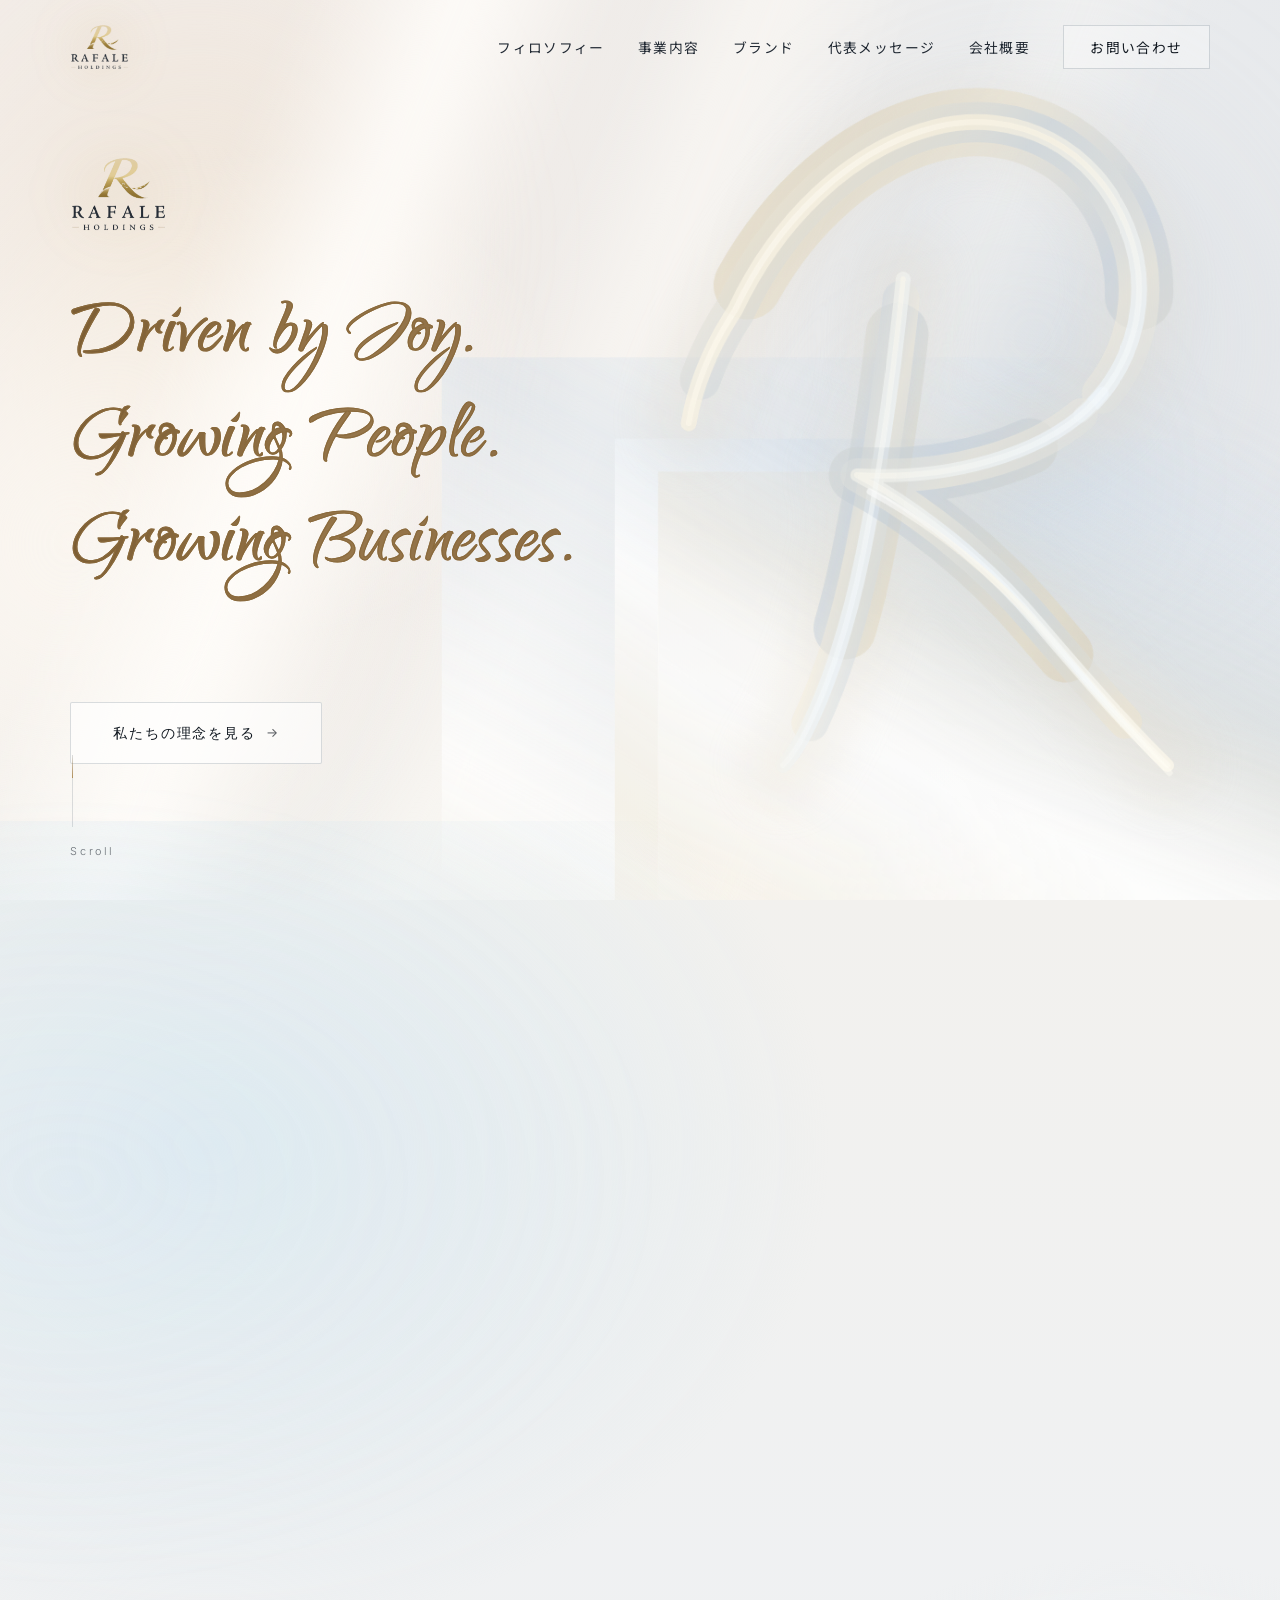
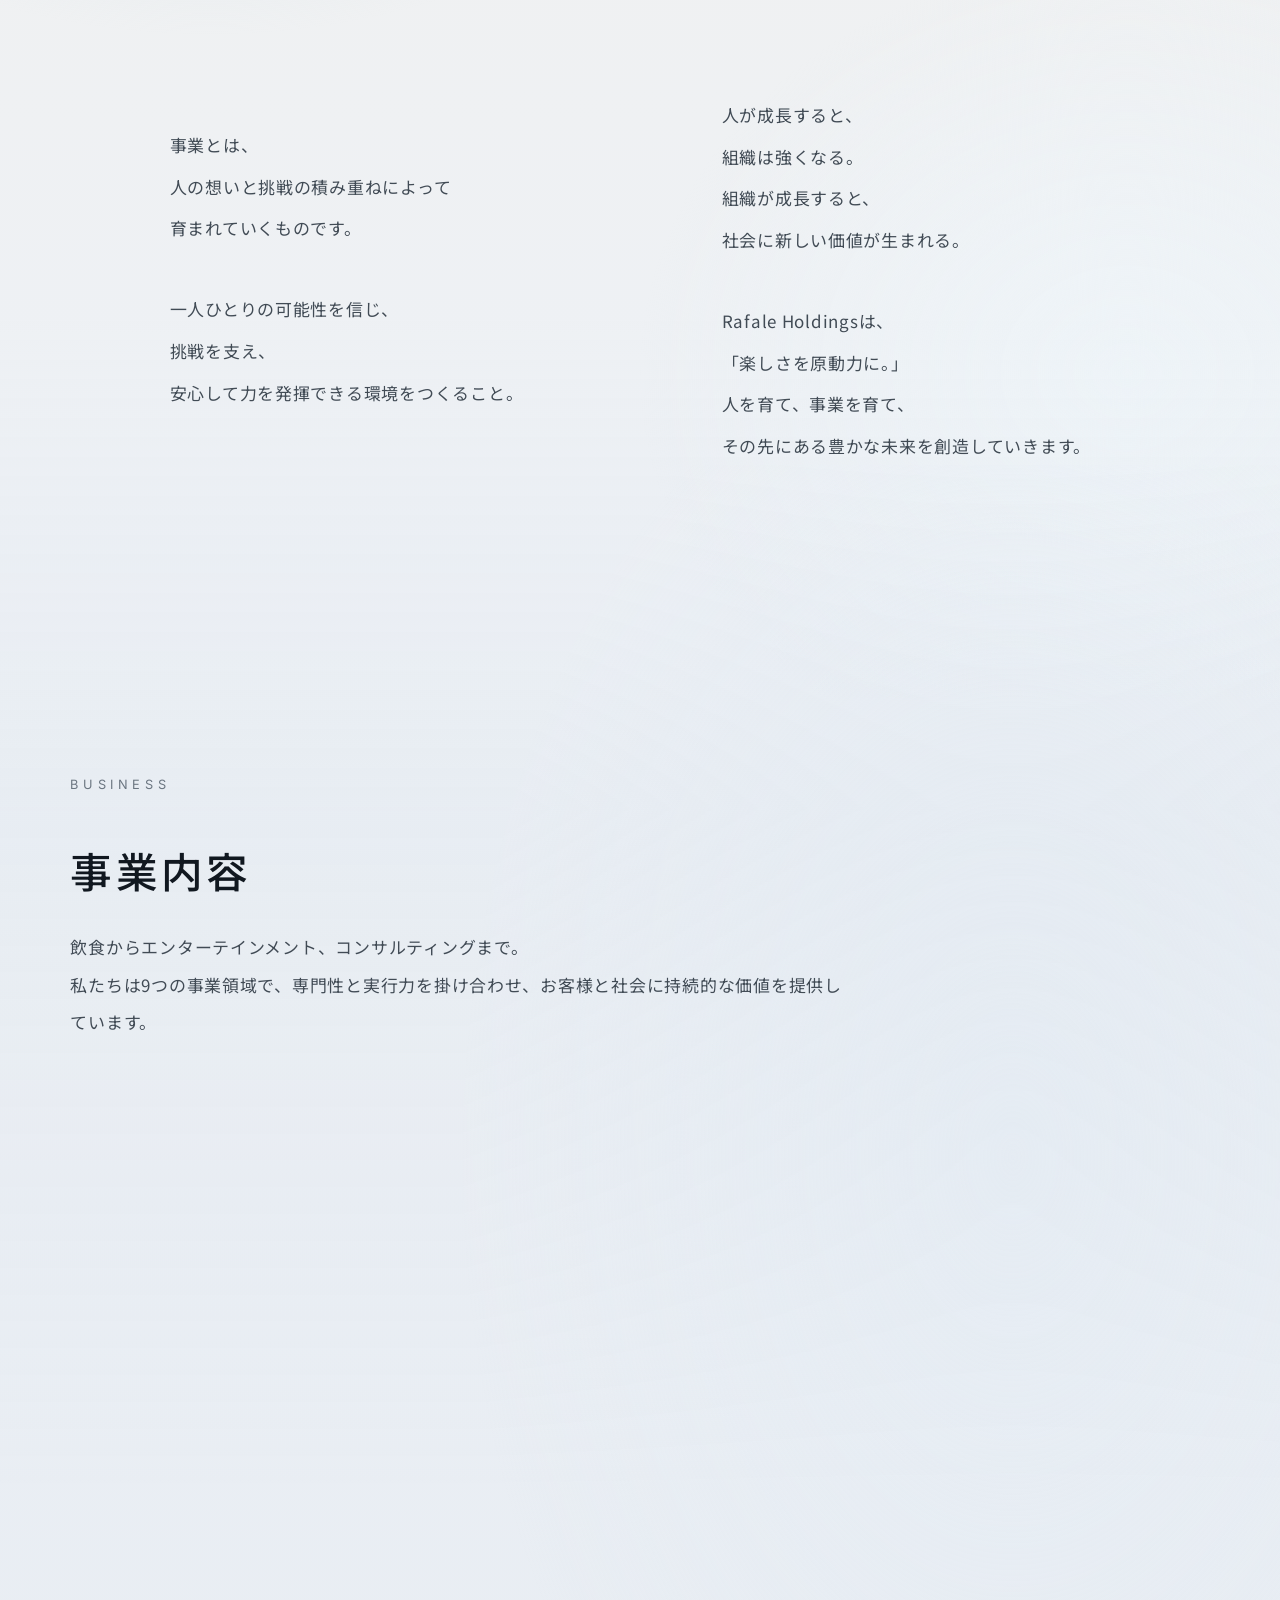
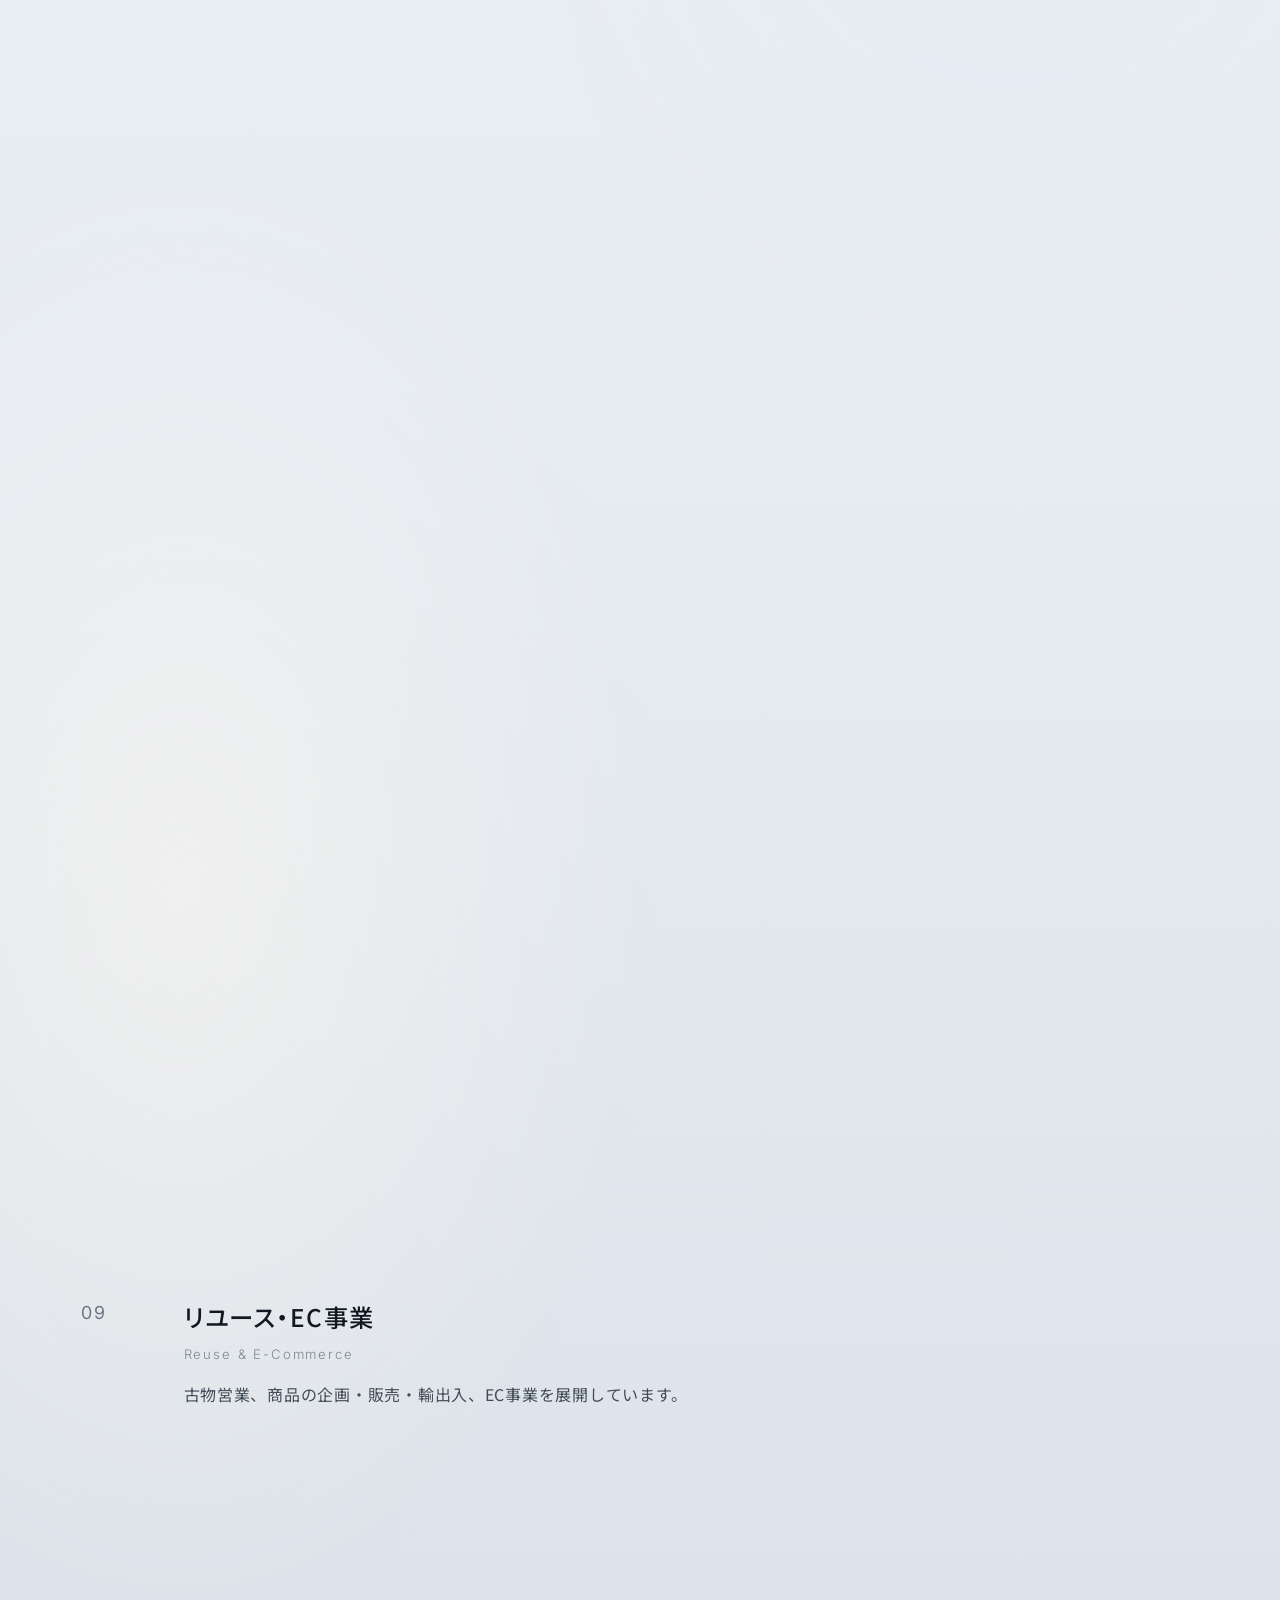
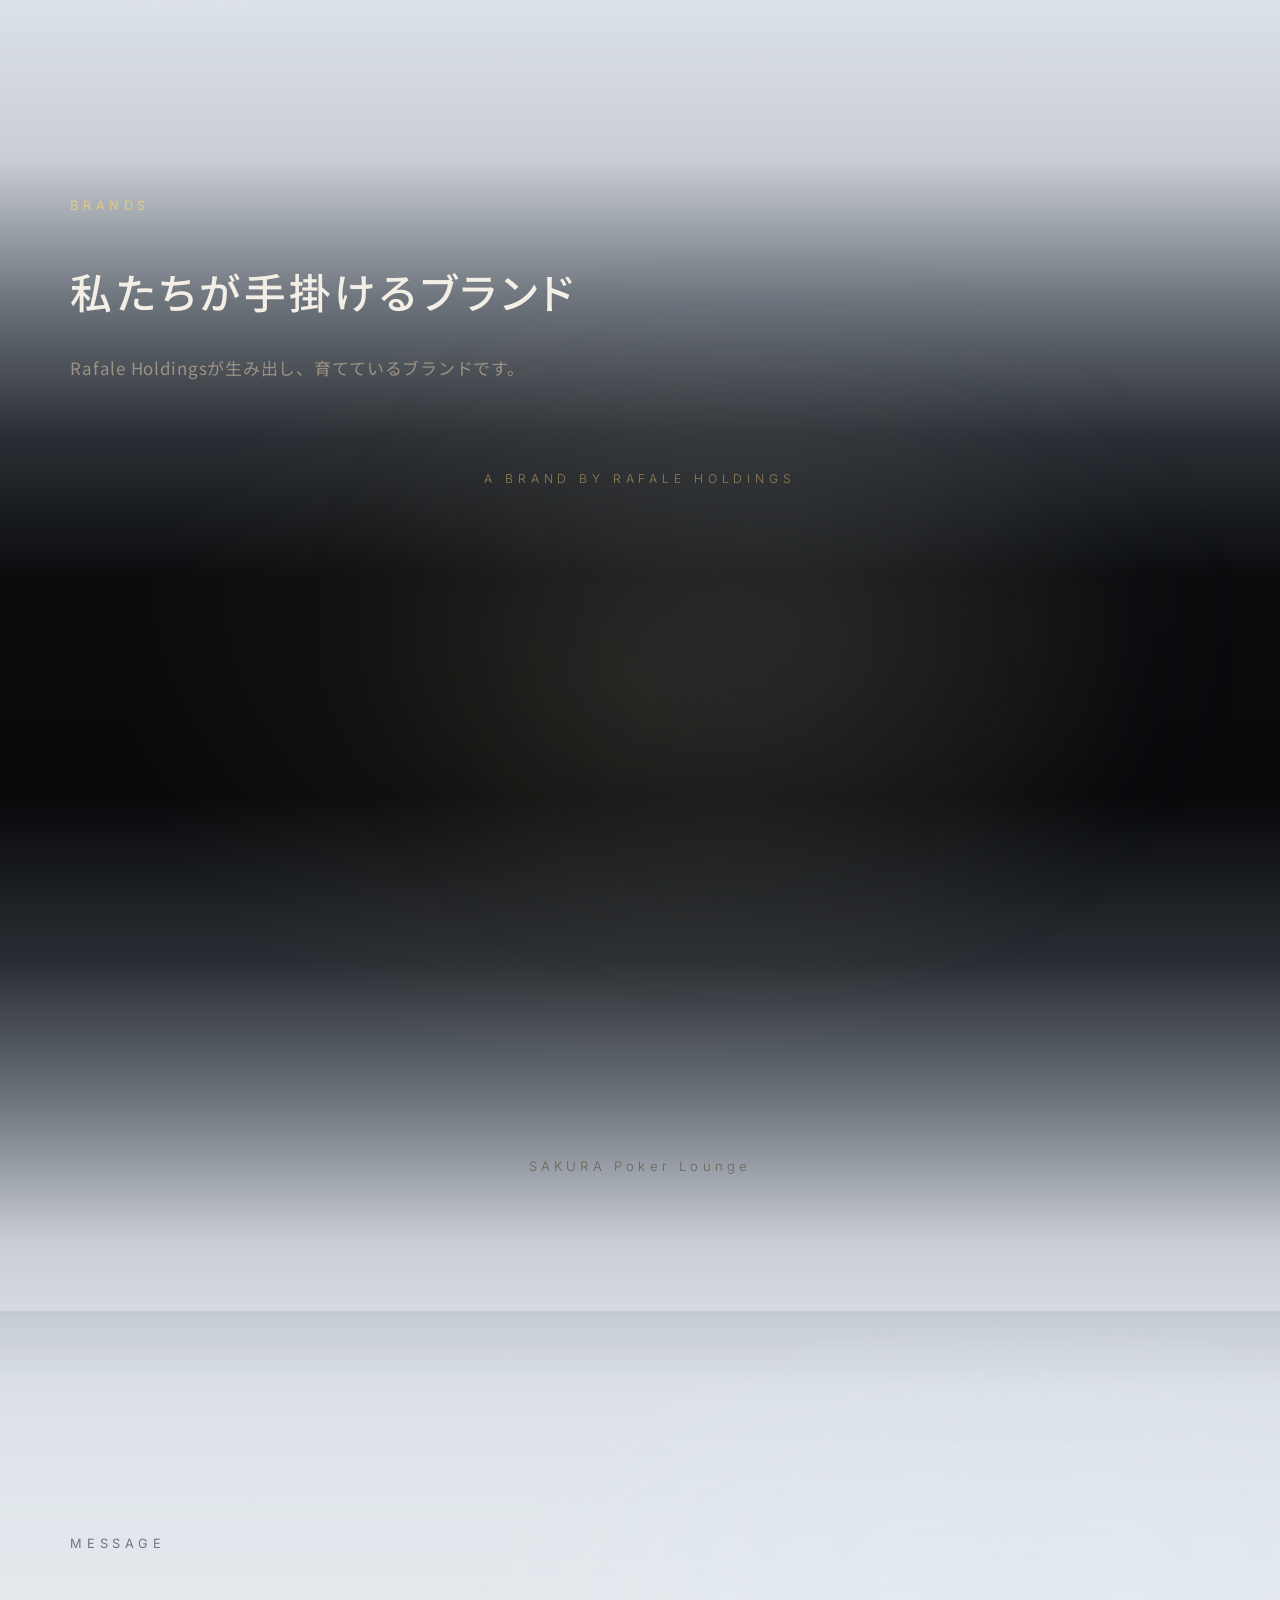
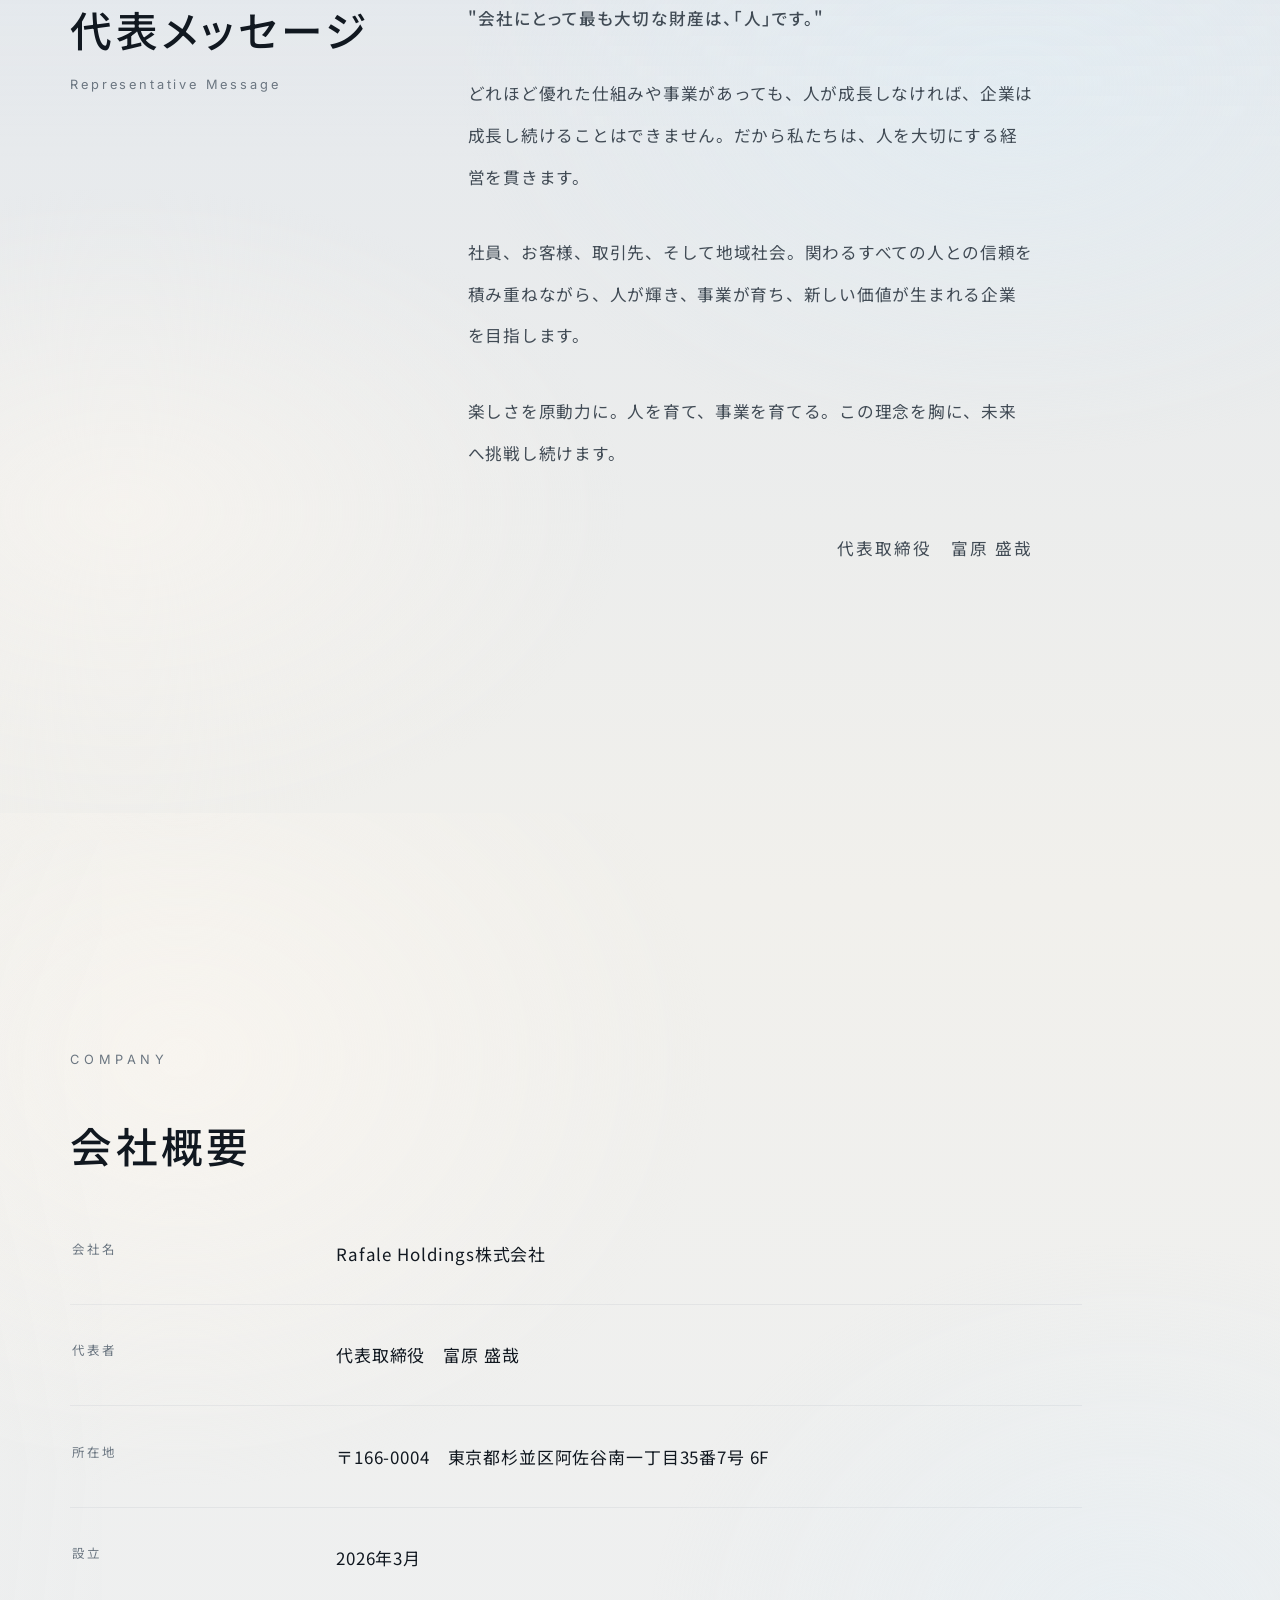
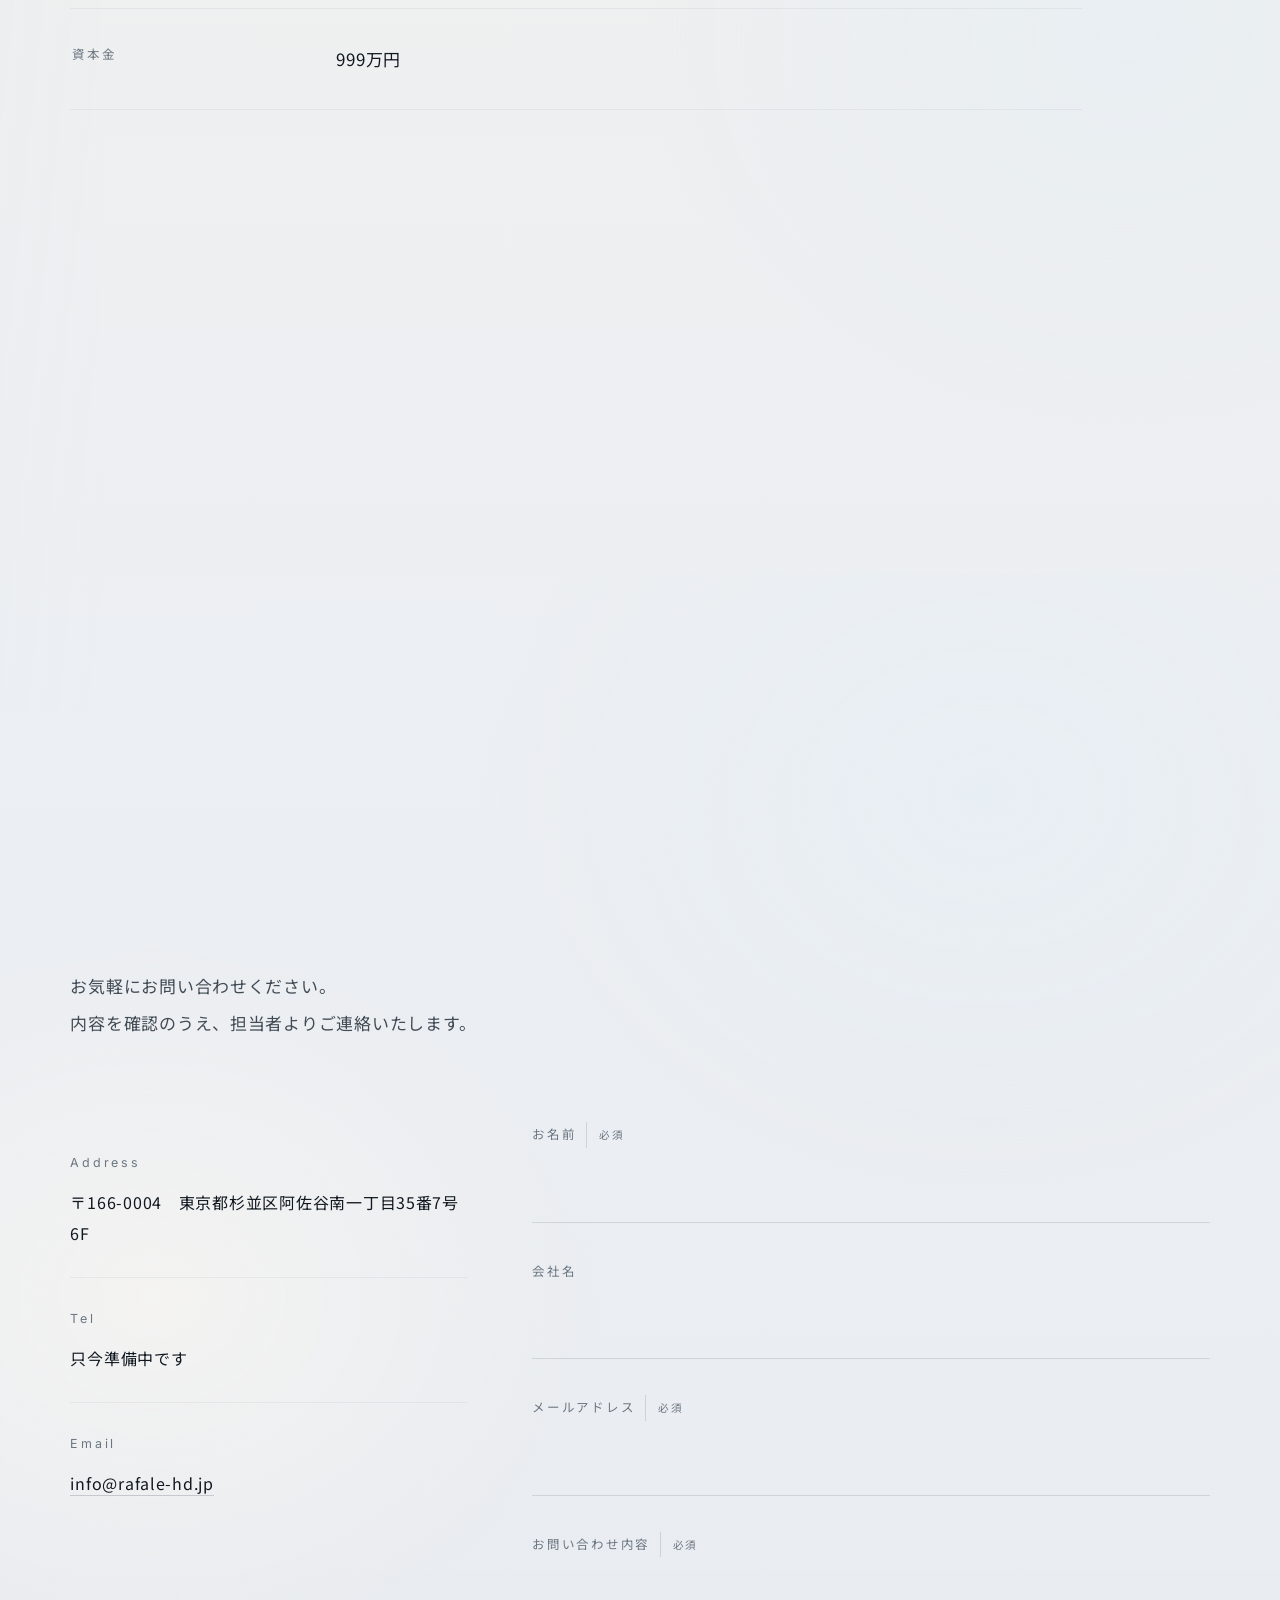
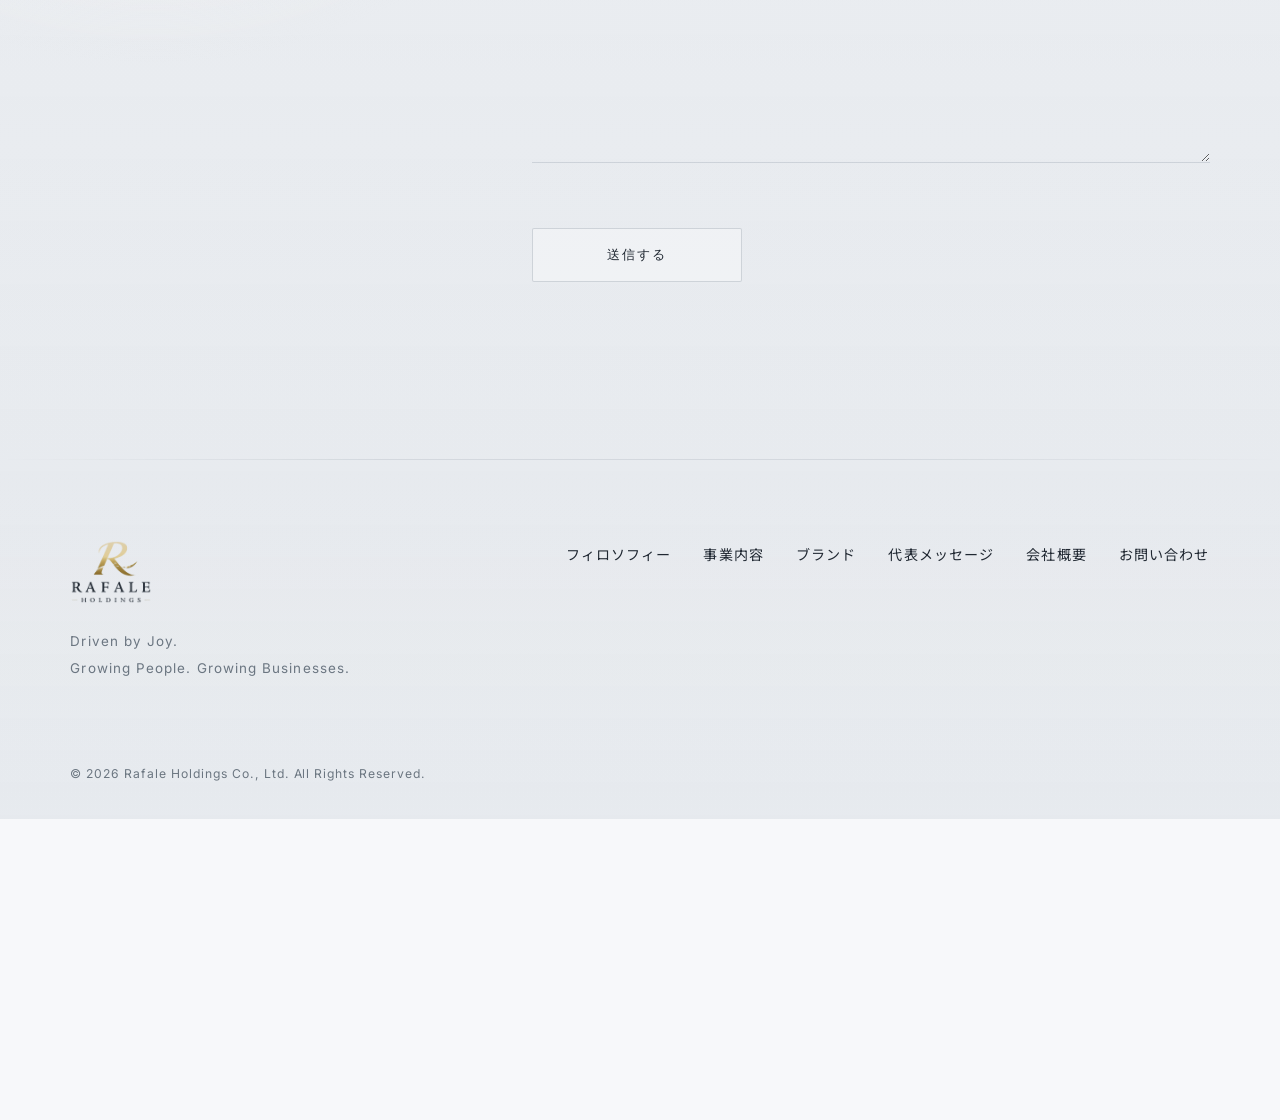
==== commit fd6507b1: "Only load the hero video once it is actually placed The TOP page asked for assets/videos/rafale-open" ====
--- a/index.html
+++ b/index.html
@@ -182,7 +182,12 @@
        中央に積み上げず、左に大きな言葉・右に空間を残す非対称構成。 -->
   <section class="hero" id="top">
 
-    <!-- 背景動画（未配置。assets/videos/rafale-opening.mp4 を置くとPCで自動再生） -->
+    <!-- 背景動画（未配置）
+         assets/videos/rafale-opening.mp4（任意で .webm）を置いたうえで、
+         下の <video> に data-hero-video を足すと、PCでのみ自動再生されます。
+             <video class="hero-video" id="hero-video" data-hero-video ...>
+         この目印が無い間は読み込みを試みません。以前は目印なしで読みに
+         行っていたため、動画が無いPC表示では毎回 404 が2件出ていました。 -->
     <video class="hero-video" id="hero-video" muted loop playsinline disablepictureinpicture disableremoteplayback aria-hidden="true"></video>
 
     <!-- 空気 ― 白・淡いブルー・シルバー・ごく薄い暖色の4層。
@@ -671,6 +676,6 @@
   </div>
 </footer>
 
-<script src="js/script.js?v=17" defer></script>
+<script src="js/script.js?v=18" defer></script>
 </body>
 </html>
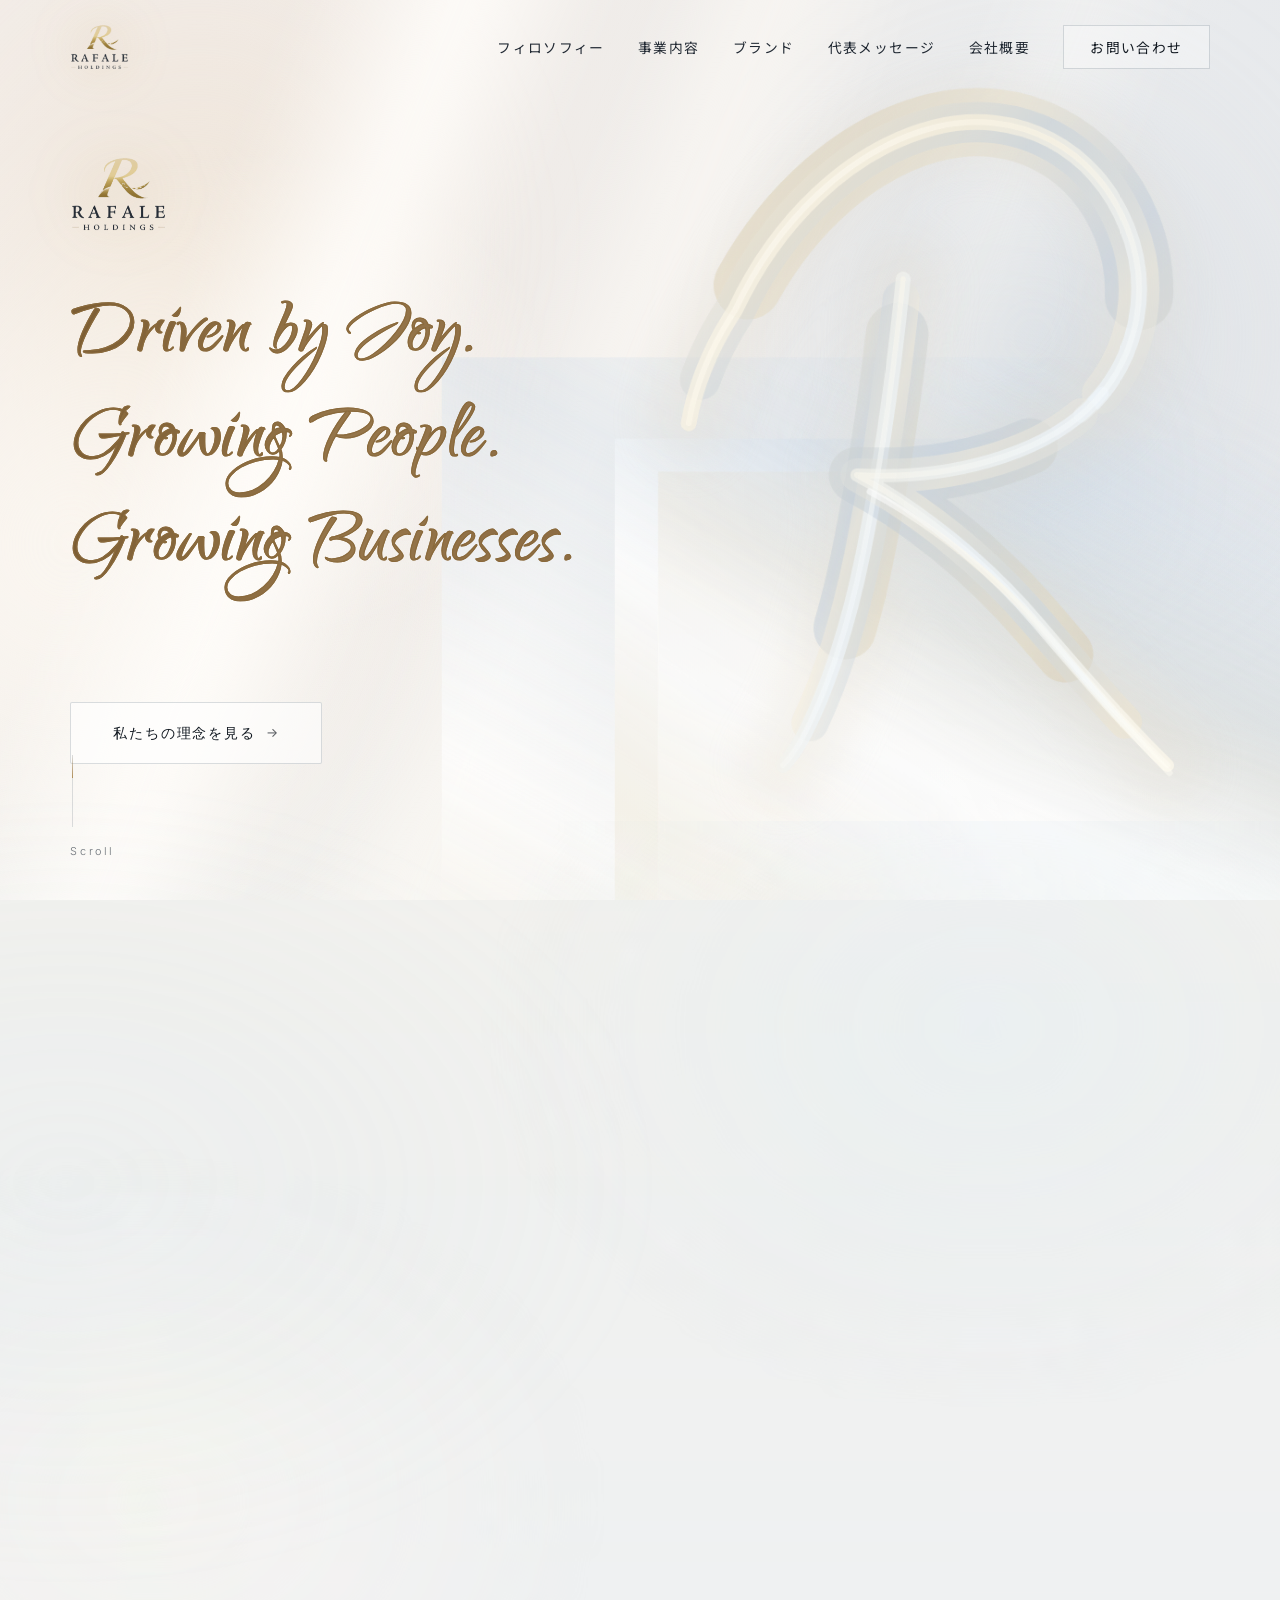
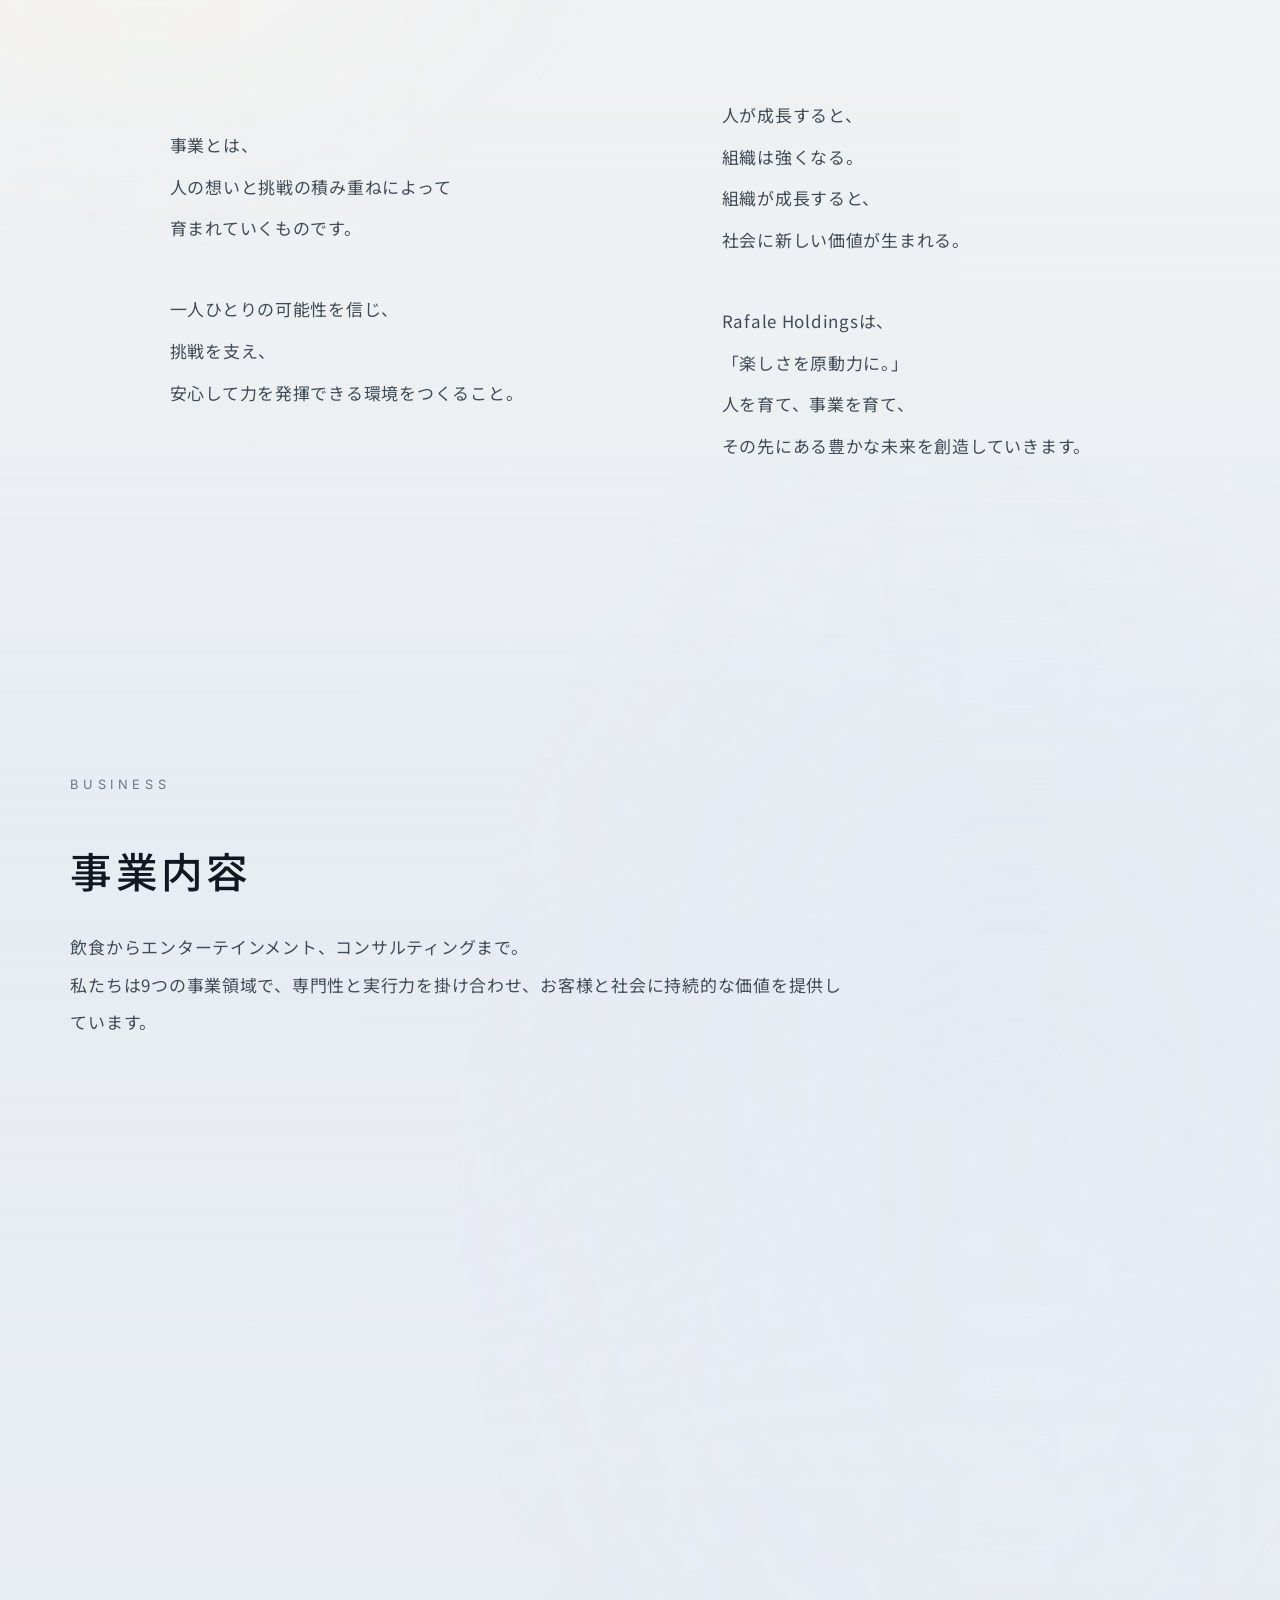
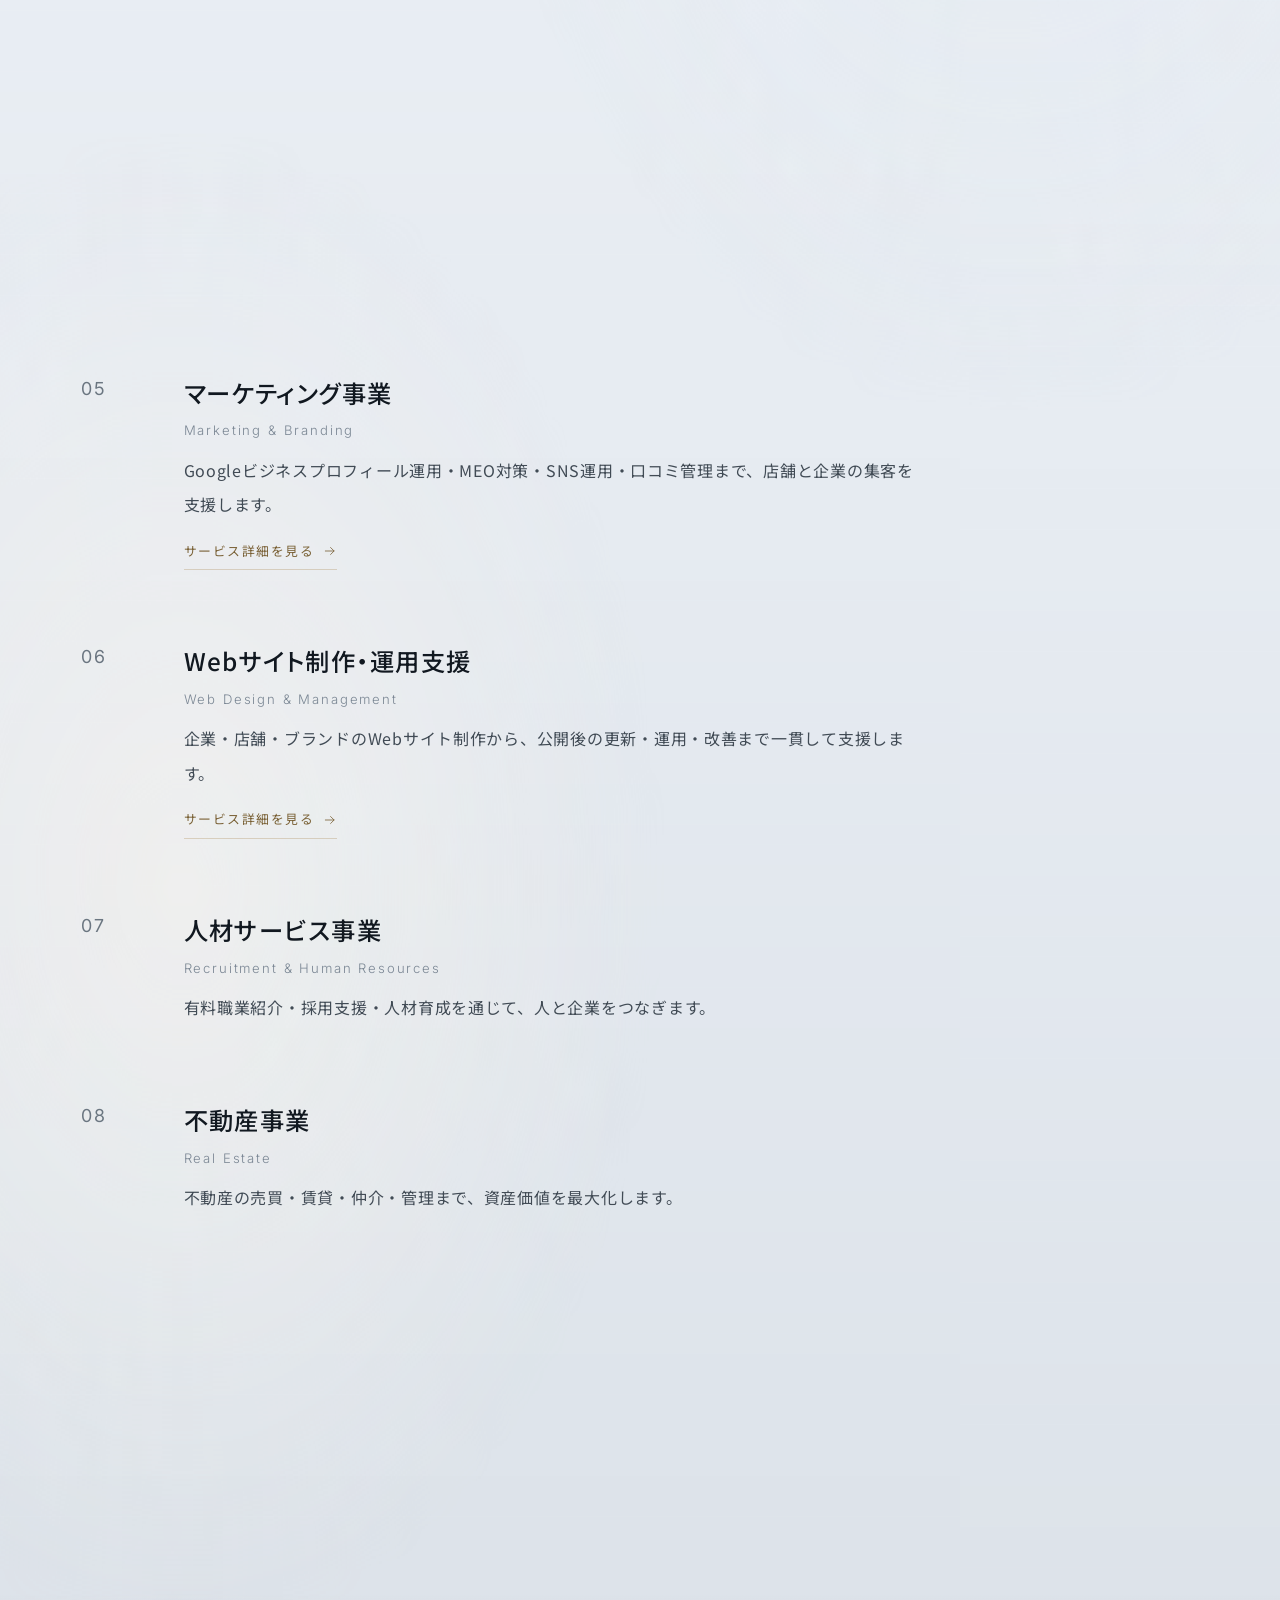
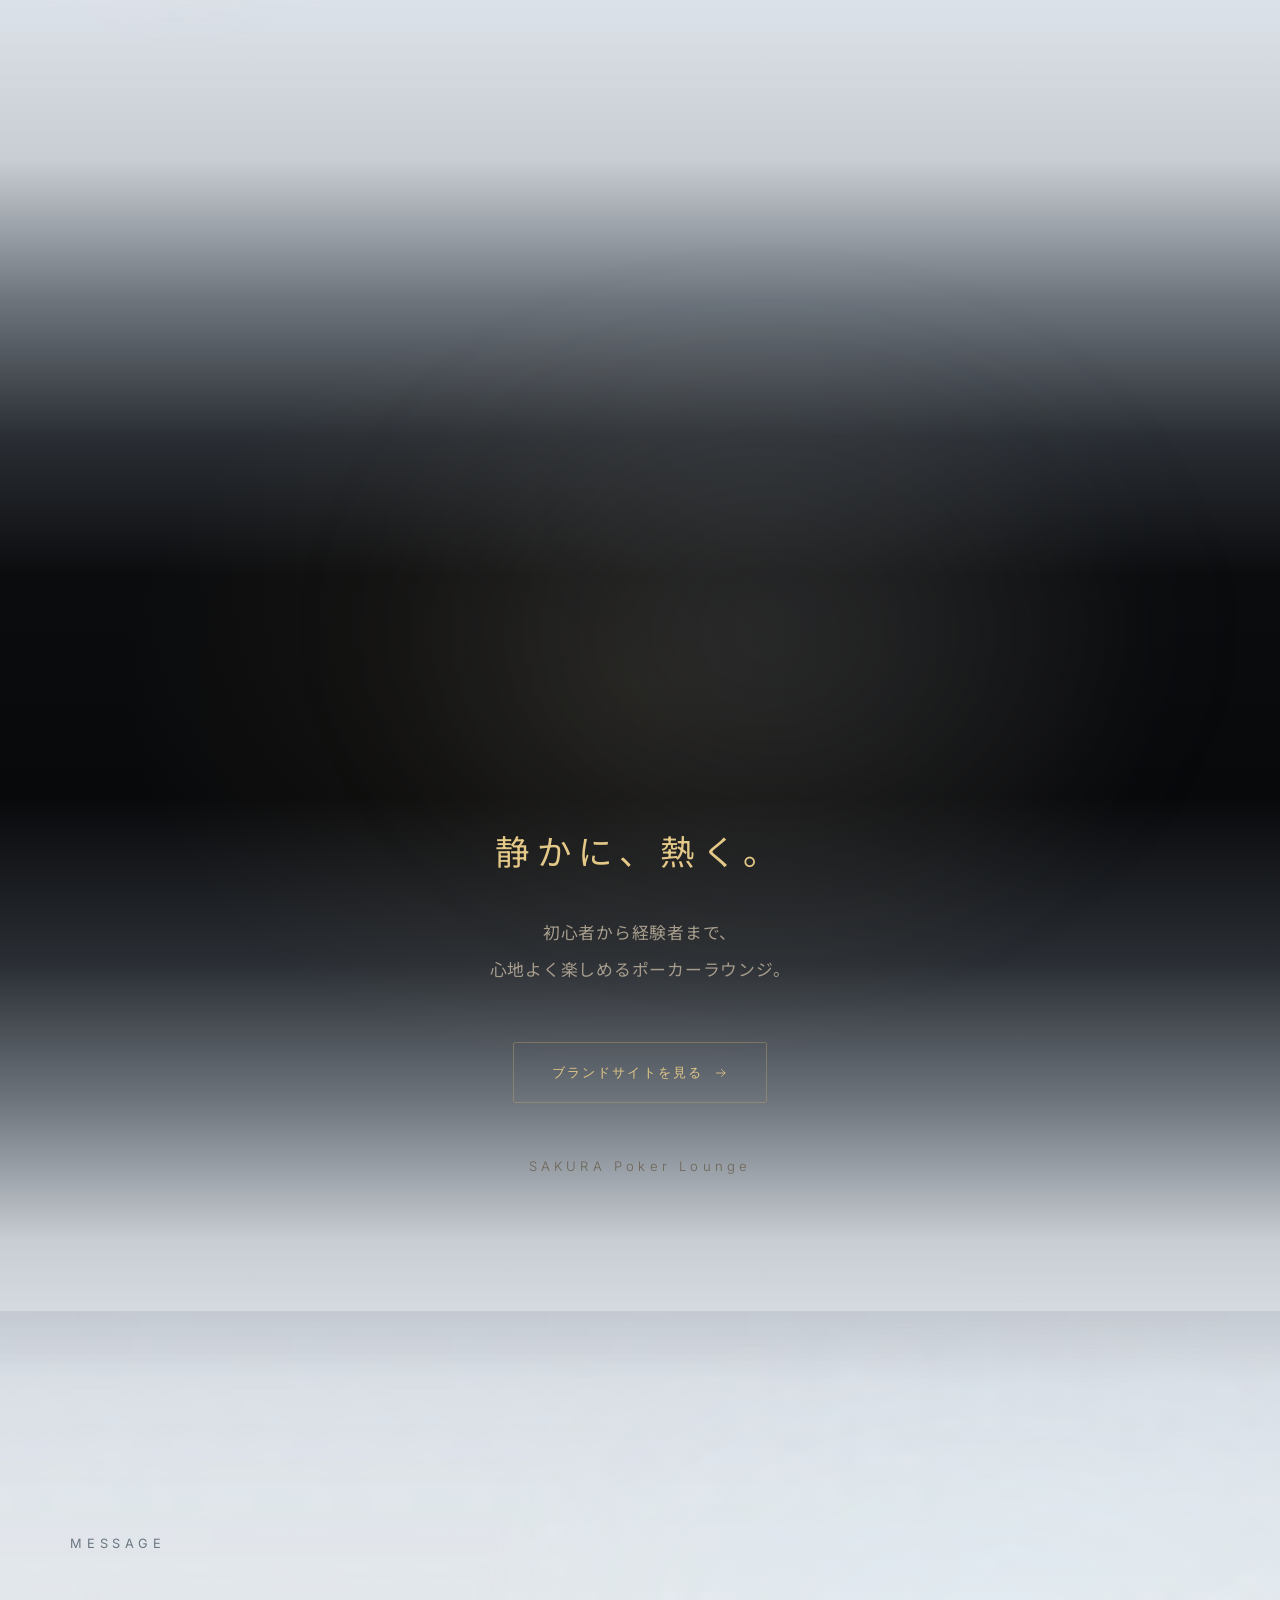
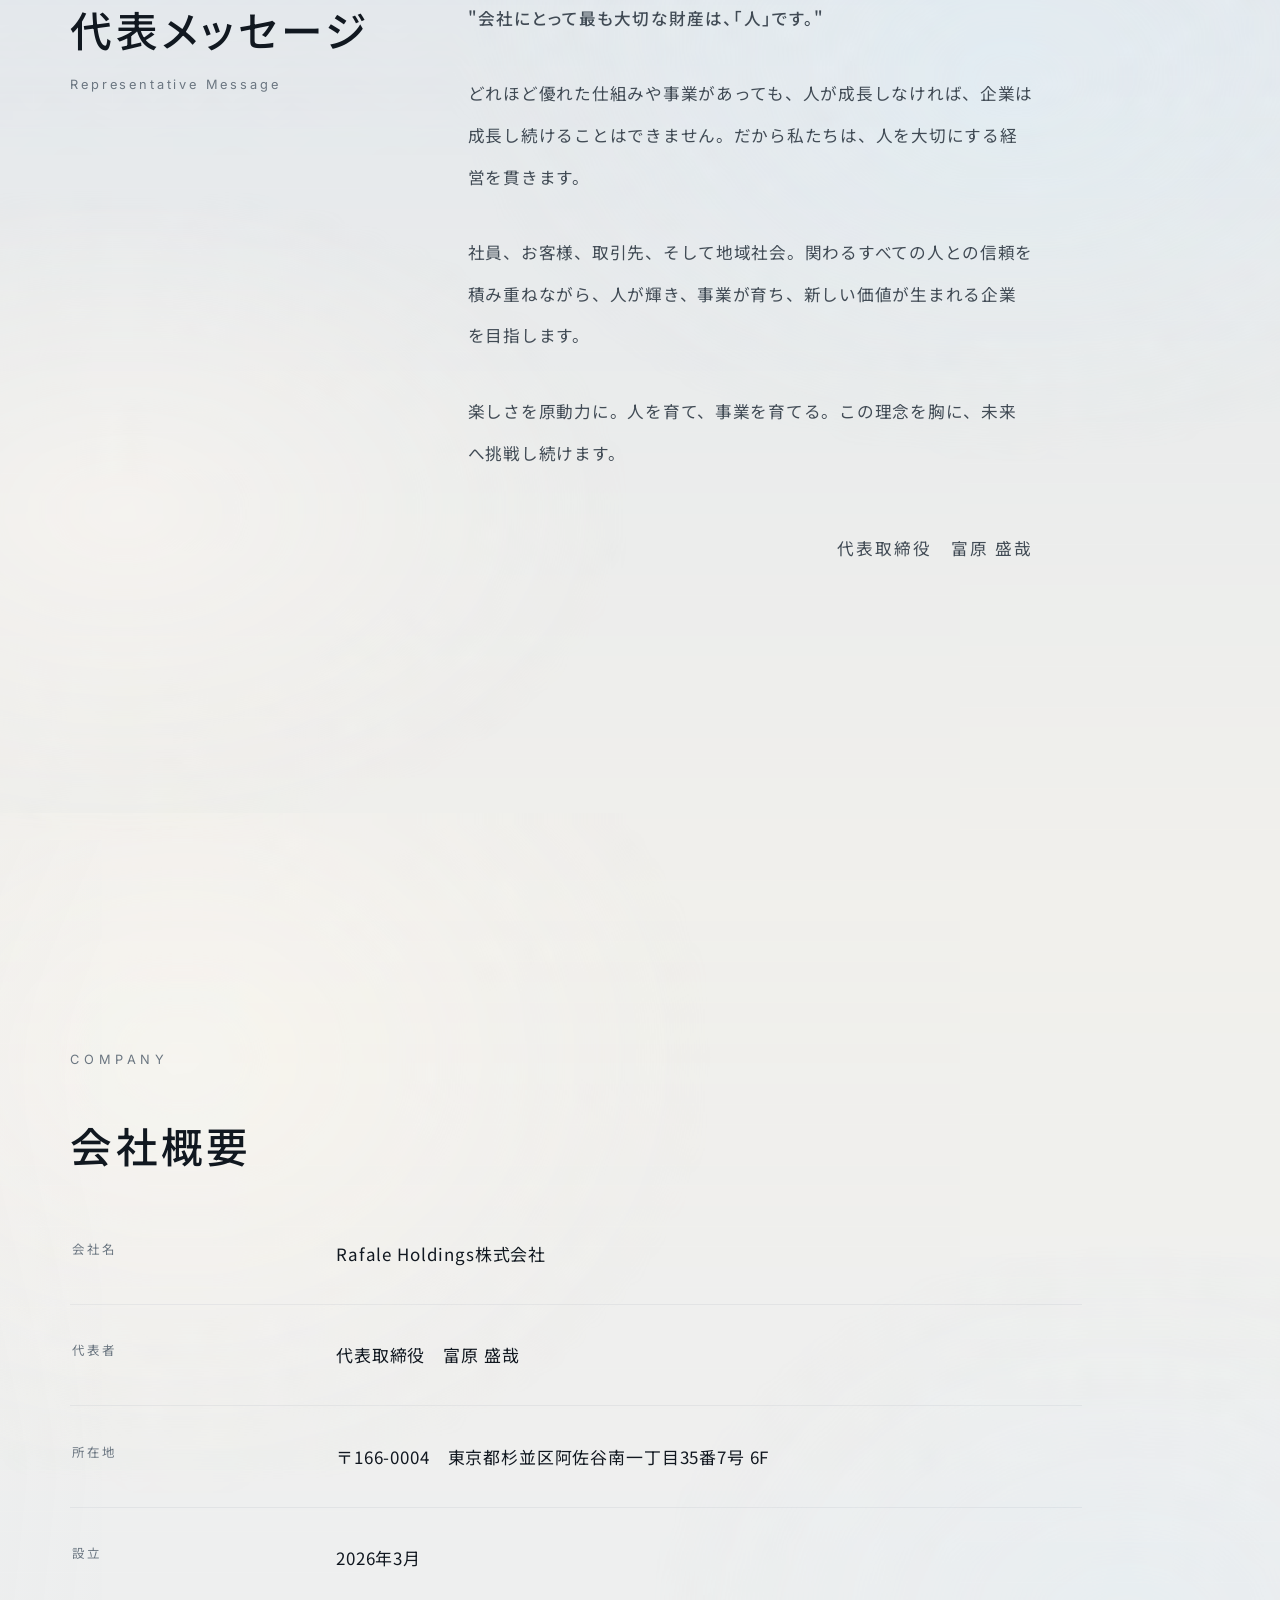
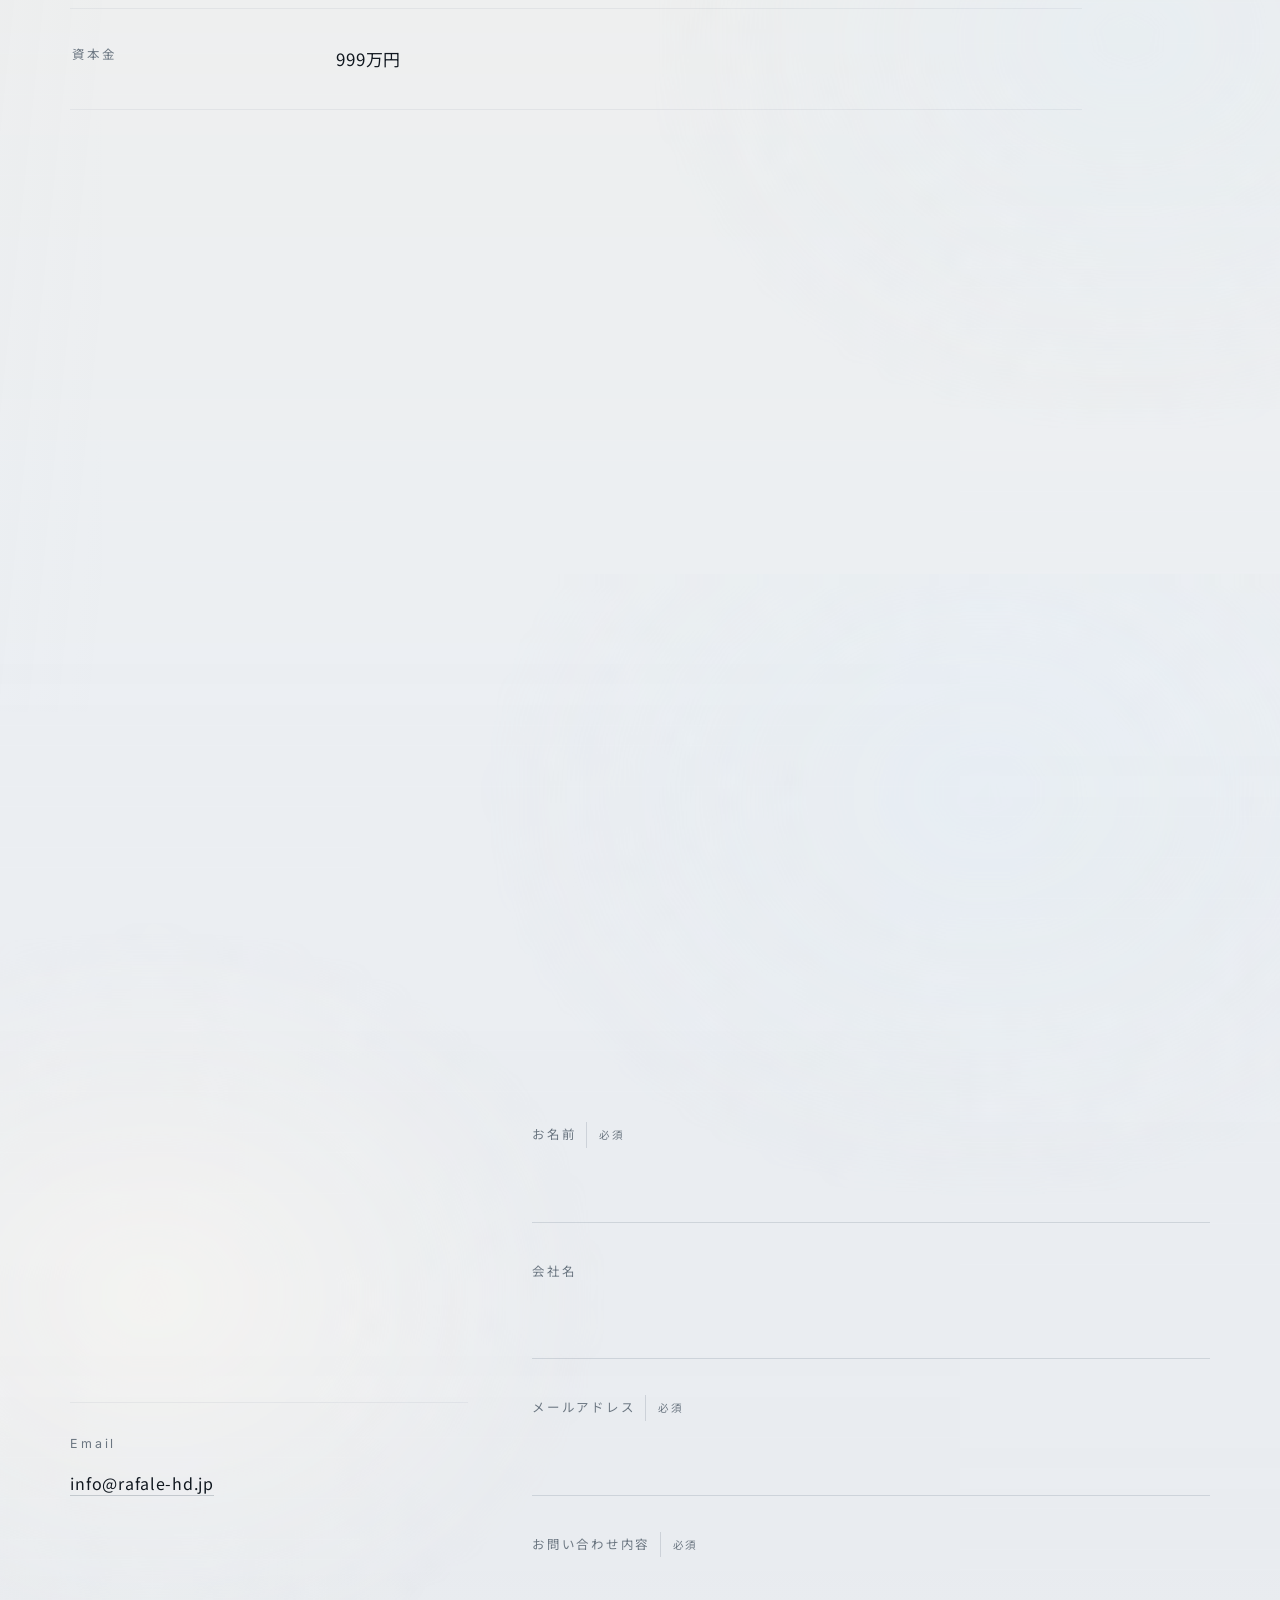
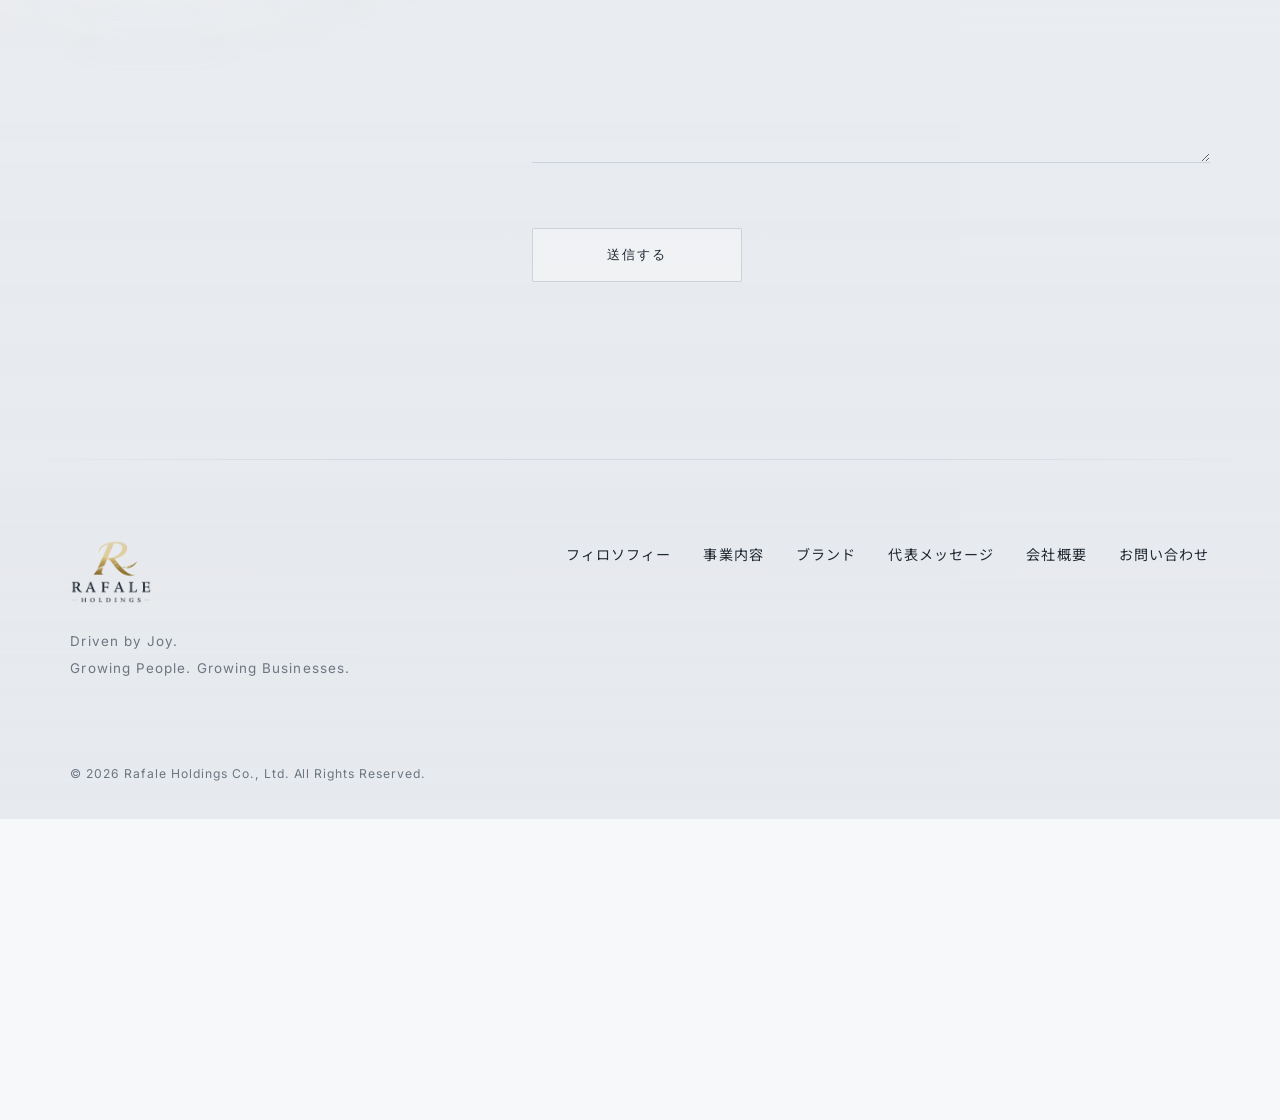
==== commit 4920844b: "Bake the section lights into images so scrolling stops stuttering on iPhone Traced the render work o" ====
--- a/index.html
+++ b/index.html
@@ -41,7 +41,7 @@
 <link href="https://fonts.googleapis.com/css2?family=Inter:wght@100;200;300;400;500&family=Noto+Sans+JP:wght@200;300;400;500&display=swap" rel="stylesheet">
 <!-- HERO の英語コピー用のサイン書体。1ウェイトのみで軽量。 -->
 <link href="https://fonts.googleapis.com/css2?family=Qwigley&display=swap" rel="stylesheet">
-<link rel="stylesheet" href="css/style.css?v=58">
+<link rel="stylesheet" href="css/style.css?v=59">
 
 <!--
   ============================================================
@@ -676,6 +676,6 @@
   </div>
 </footer>
 
-<script src="js/script.js?v=18" defer></script>
+<script src="js/script.js?v=19" defer></script>
 </body>
 </html>
--- a/css/style.css
+++ b/css/style.css
@@ -427,6 +427,10 @@
     background: rgba(250, 249, 247, 0.985);
     -webkit-backdrop-filter: none;
             backdrop-filter: none;
+    /* 影のぼかし半径も詰める。ヘッダーは常に画面にあるので、
+       ここのぼかしはスクロール中ずっと塗り直しの対象になる。
+       マイナスspreadで実際の影は1〜2px程度なので、見た目は変わらない。 */
+    box-shadow: 0 1px 0 var(--line), 0 10px 20px -18px rgba(30, 50, 70, 0.28);
   }
 }
 .header-inner {
@@ -1039,42 +1043,61 @@
 @keyframes lightCont { 0%, 100% { transform: translate3d(0, 0, 0); }      50% { transform: translate3d(1%, 6%, 0); } }
 
 #philosophy::before {        /* 白 〜 ごく薄いブルー */
-  background:
-    radial-gradient(60% 46% at 20% 22%, rgba(220, 234, 242, 0.85), rgba(220,234,242,0) 72%),
-    radial-gradient(46% 38% at 84% 78%, rgba(238, 244, 248, 0.9), rgba(238,244,248,0) 74%);
+  /* 下の1枚は、このグラデーションをそのままブラウザに描かせて焼いた画像です。
+     スクロール中に毎回グラデーションを計算し直すのがいちばん重かったため
+     （iPhone想定の計測で描画時間の約1/3がここでした）、絵に置き換えています。
+     作り直すときは、この元データを 72x72 で描いて撮り直してください:
+     radial-gradient(60% 46% at 20% 22%, rgba(220, 234, 242, 0.85), rgba(220,234,242,0) 72%), radial-gradient(46% 38% at 84% 78%, rgba(238, 244, 248, 0.9), rgba(238,244,248,0) 74%) */
+  background-image: url([data-uri]);
+  background-size: 100% 100%;
+  background-repeat: no-repeat;
 }
 /* 平らな帯は .page-tone が受け持つので、ここは光の溜まりだけにする */
 #business::before {
-  background:
-    radial-gradient(52% 40% at 76% 24%, rgba(228, 236, 244, 0.62), rgba(228,236,244,0) 74%),
-    radial-gradient(44% 34% at 18% 70%, rgba(248, 245, 239, 0.58), rgba(248,245,239,0) 76%);
+  /* 下の1枚は、このグラデーションをそのままブラウザに描かせて焼いた画像です。
+     スクロール中に毎回グラデーションを計算し直すのがいちばん重かったため
+     （iPhone想定の計測で描画時間の約1/3がここでした）、絵に置き換えています。
+     作り直すときは、この元データを 72x72 で描いて撮り直してください:
+     radial-gradient(52% 40% at 76% 24%, rgba(228, 236, 244, 0.62), rgba(228,236,244,0) 74%), radial-gradient(44% 34% at 18% 70%, rgba(248, 245, 239, 0.58), rgba(248,245,239,0) 76%) */
+  background-image: url([data-uri]);
+  background-size: 100% 100%;
+  background-repeat: no-repeat;
 }
 /* BRANDS の黒から抜けてきた照明が、そのまま MESSAGE の白へ移り変わる。
    新しい色は足さず、既にある Silver / Pale Blue / Warm White だけで
    Charcoal → Silver → Pale Blue → White の階調を作り、境界を出さない。 */
 #message::before {
-  background:
-    linear-gradient(180deg,
-      rgba(52, 68, 88, 0.10) 0%,      /* 上端はまだ黒の余韻 */
-      rgba(140, 152, 166, 0.07) 7%,   /* Charcoal → Silver */
-      rgba(198, 213, 226, 0.09) 15%,  /* Silver → Pale Blue */
-      rgba(232, 241, 247, 0.06) 24%,
-      rgba(247, 248, 250, 0) 36%),
-    radial-gradient(52% 40% at 76% 30%, rgba(224, 238, 246, 0.52), rgba(224,238,246,0) 74%),
-    radial-gradient(46% 34% at 14% 64%, rgba(250, 246, 240, 0.66), rgba(250,246,240,0) 76%);
+  /* 下の1枚は、このグラデーションをそのままブラウザに描かせて焼いた画像です。
+     スクロール中に毎回グラデーションを計算し直すのがいちばん重かったため
+     （iPhone想定の計測で描画時間の約1/3がここでした）、絵に置き換えています。
+     作り直すときは、この元データを 72x72 で描いて撮り直してください:
+     linear-gradient(180deg, rgba(52, 68, 88, 0.10) 0%, rgba(140, 152, 166, 0.07) 7%, rgba(198, 213, 226, 0.09) 15%, rgba(232, 241, 247, 0.06) 24%, rgba(247, 248, 250, 0) 36%), radial-gradient(52% 40% at 76% 30%, rgba(224, 238, 246, 0.52), rgba(224,238,246,0) 74%), radial-gradient(46% 34% at 14% 64%, rgba(250, 246, 240, 0.66), rgba(250,246,240,0) 76%) */
+  background-image: url([data-uri]);
+  background-size: 100% 100%;
+  background-repeat: no-repeat;
 }
 /* MESSAGE から続く同じ建築空間を歩いている感じにする。
    大きな色変化は作らず、Warm White / Pale Blue / Silver をごく淡く置くだけ。 */
 #company::before {
-  background:
-    radial-gradient(50% 38% at 18% 16%, rgba(250, 246, 240, 0.72), rgba(250,246,240,0) 74%),
-    radial-gradient(44% 34% at 84% 54%, rgba(226, 238, 246, 0.44), rgba(226,238,246,0) 76%);
+  /* 下の1枚は、このグラデーションをそのままブラウザに描かせて焼いた画像です。
+     スクロール中に毎回グラデーションを計算し直すのがいちばん重かったため
+     （iPhone想定の計測で描画時間の約1/3がここでした）、絵に置き換えています。
+     作り直すときは、この元データを 72x72 で描いて撮り直してください:
+     radial-gradient(50% 38% at 18% 16%, rgba(250, 246, 240, 0.72), rgba(250,246,240,0) 74%), radial-gradient(44% 34% at 84% 54%, rgba(226, 238, 246, 0.44), rgba(226,238,246,0) 76%) */
+  background-image: url([data-uri]);
+  background-size: 100% 100%;
+  background-repeat: no-repeat;
 }
 /* 最後は光がわずかに沈む。黒には向かわず、シルバー寄りの静けさで終える。 */
 #contact::before {
-  background:
-    radial-gradient(46% 34% at 74% 14%, rgba(228, 238, 245, 0.46), rgba(228,238,245,0) 76%),
-    radial-gradient(40% 30% at 16% 46%, rgba(250, 247, 242, 0.6), rgba(250,247,242,0) 78%);
+  /* 下の1枚は、このグラデーションをそのままブラウザに描かせて焼いた画像です。
+     スクロール中に毎回グラデーションを計算し直すのがいちばん重かったため
+     （iPhone想定の計測で描画時間の約1/3がここでした）、絵に置き換えています。
+     作り直すときは、この元データを 72x72 で描いて撮り直してください:
+     radial-gradient(46% 34% at 74% 14%, rgba(228, 238, 245, 0.46), rgba(228,238,245,0) 76%), radial-gradient(40% 30% at 16% 46%, rgba(250, 247, 242, 0.6), rgba(250,247,242,0) 78%) */
+  background-image: url([data-uri]);
+  background-size: 100% 100%;
+  background-repeat: no-repeat;
 }
 
 /* ---------- セクションごとの表情 ― スクロールに連動する層 ----------
@@ -1707,7 +1730,9 @@
     position: fixed; top: 0; left: 0; right: 0;
     padding: 104px var(--gutter) 46px;
     background: rgba(255, 255, 255, 0.98);
-    box-shadow: 0 20px 40px -30px rgba(30, 50, 70, 0.4);
+    /* ぼかし半径は控えめに。マイナスspreadで実際の影は狭いので、
+       ぼかしと一緒に詰めても落ち方は変わらない（塗り直す面積だけ減る）。 */
+    box-shadow: 0 12px 22px -18px rgba(30, 50, 70, 0.4);
     transform: translateY(-101%);
     transition: transform 0.7s var(--ease-out);
   }
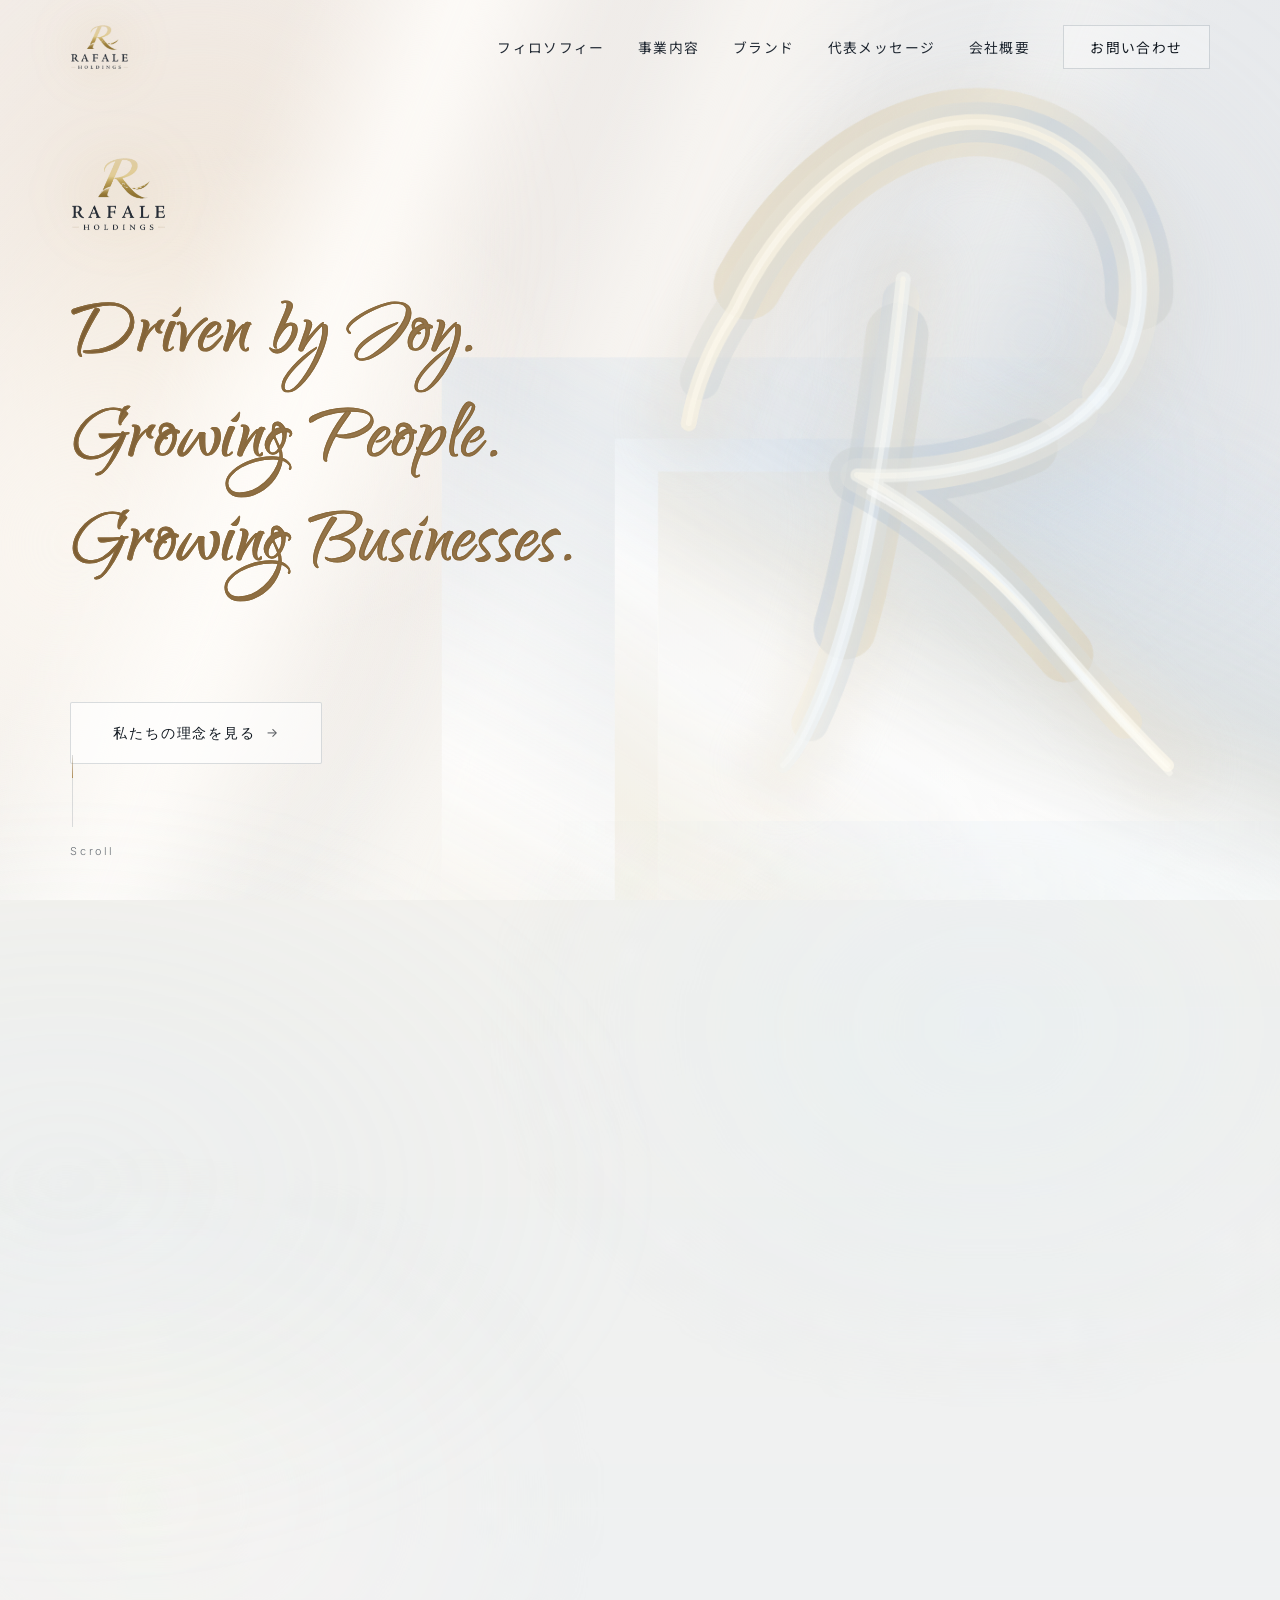
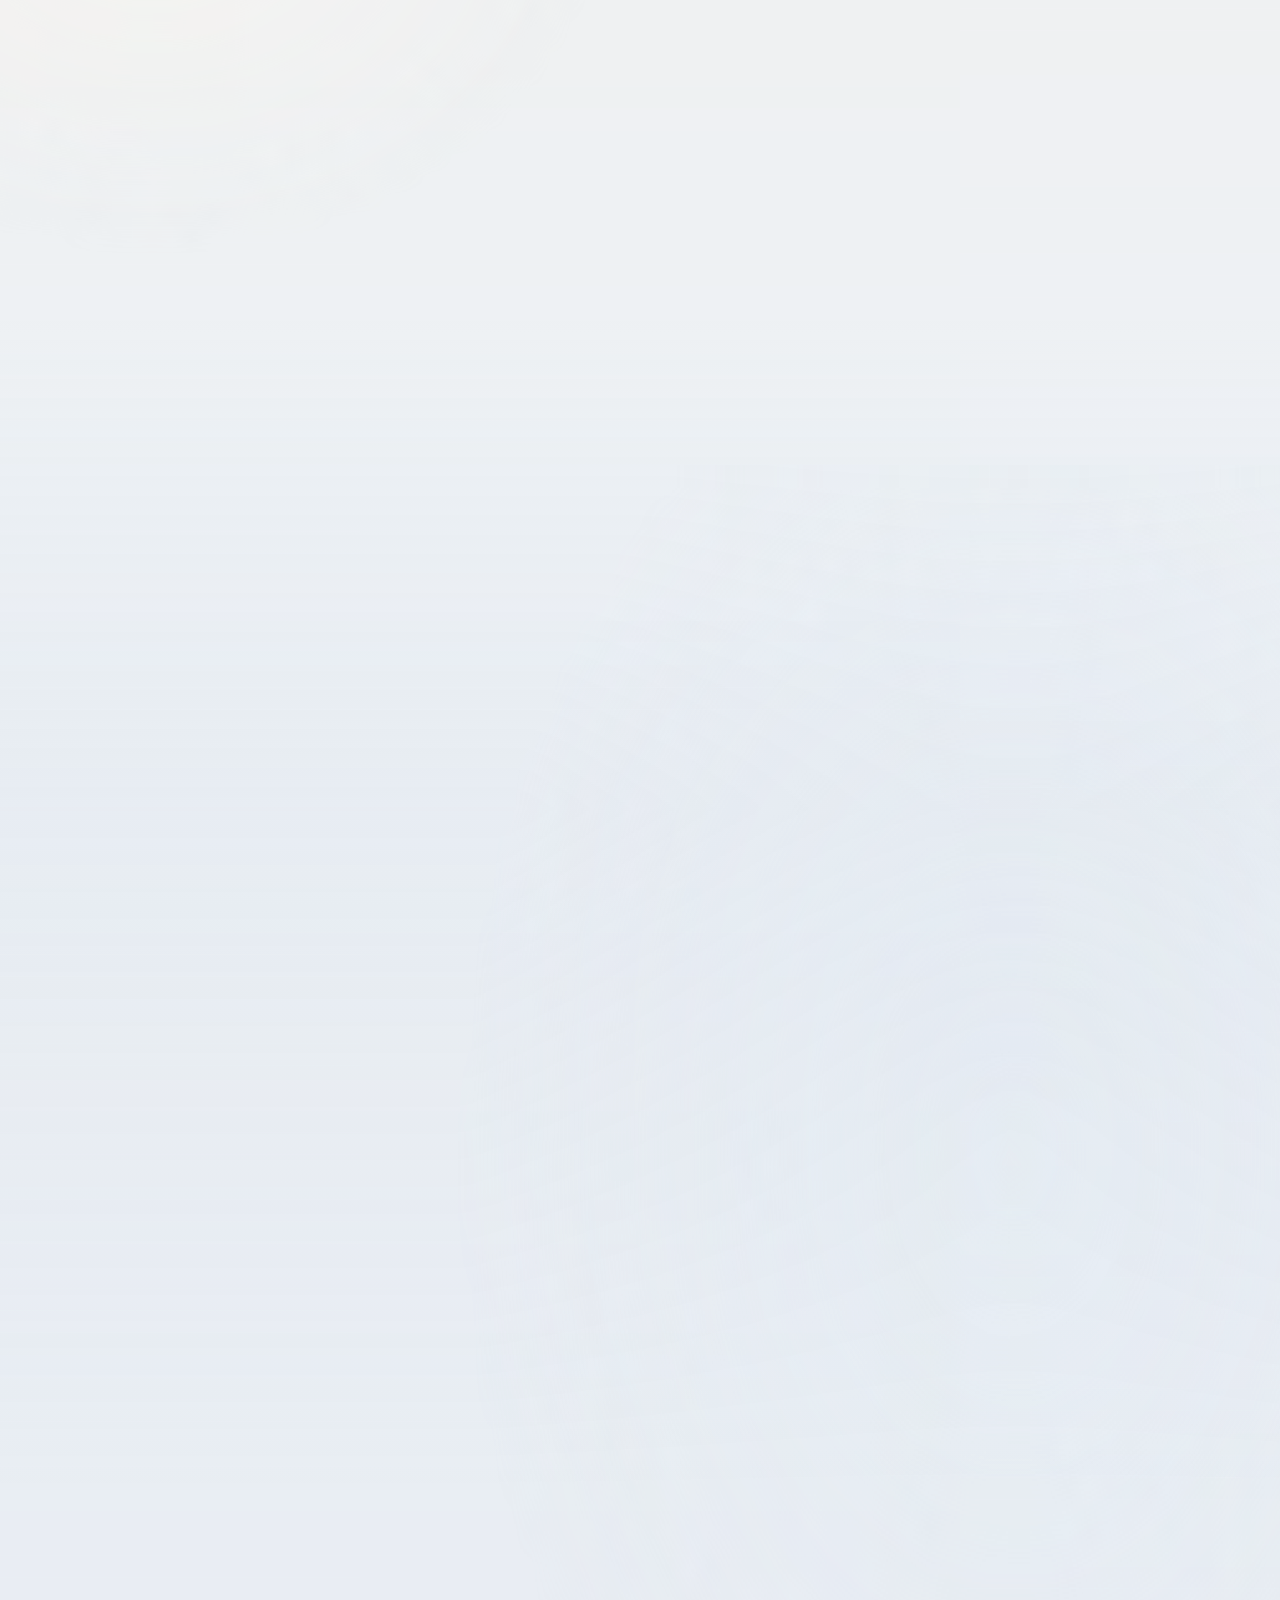
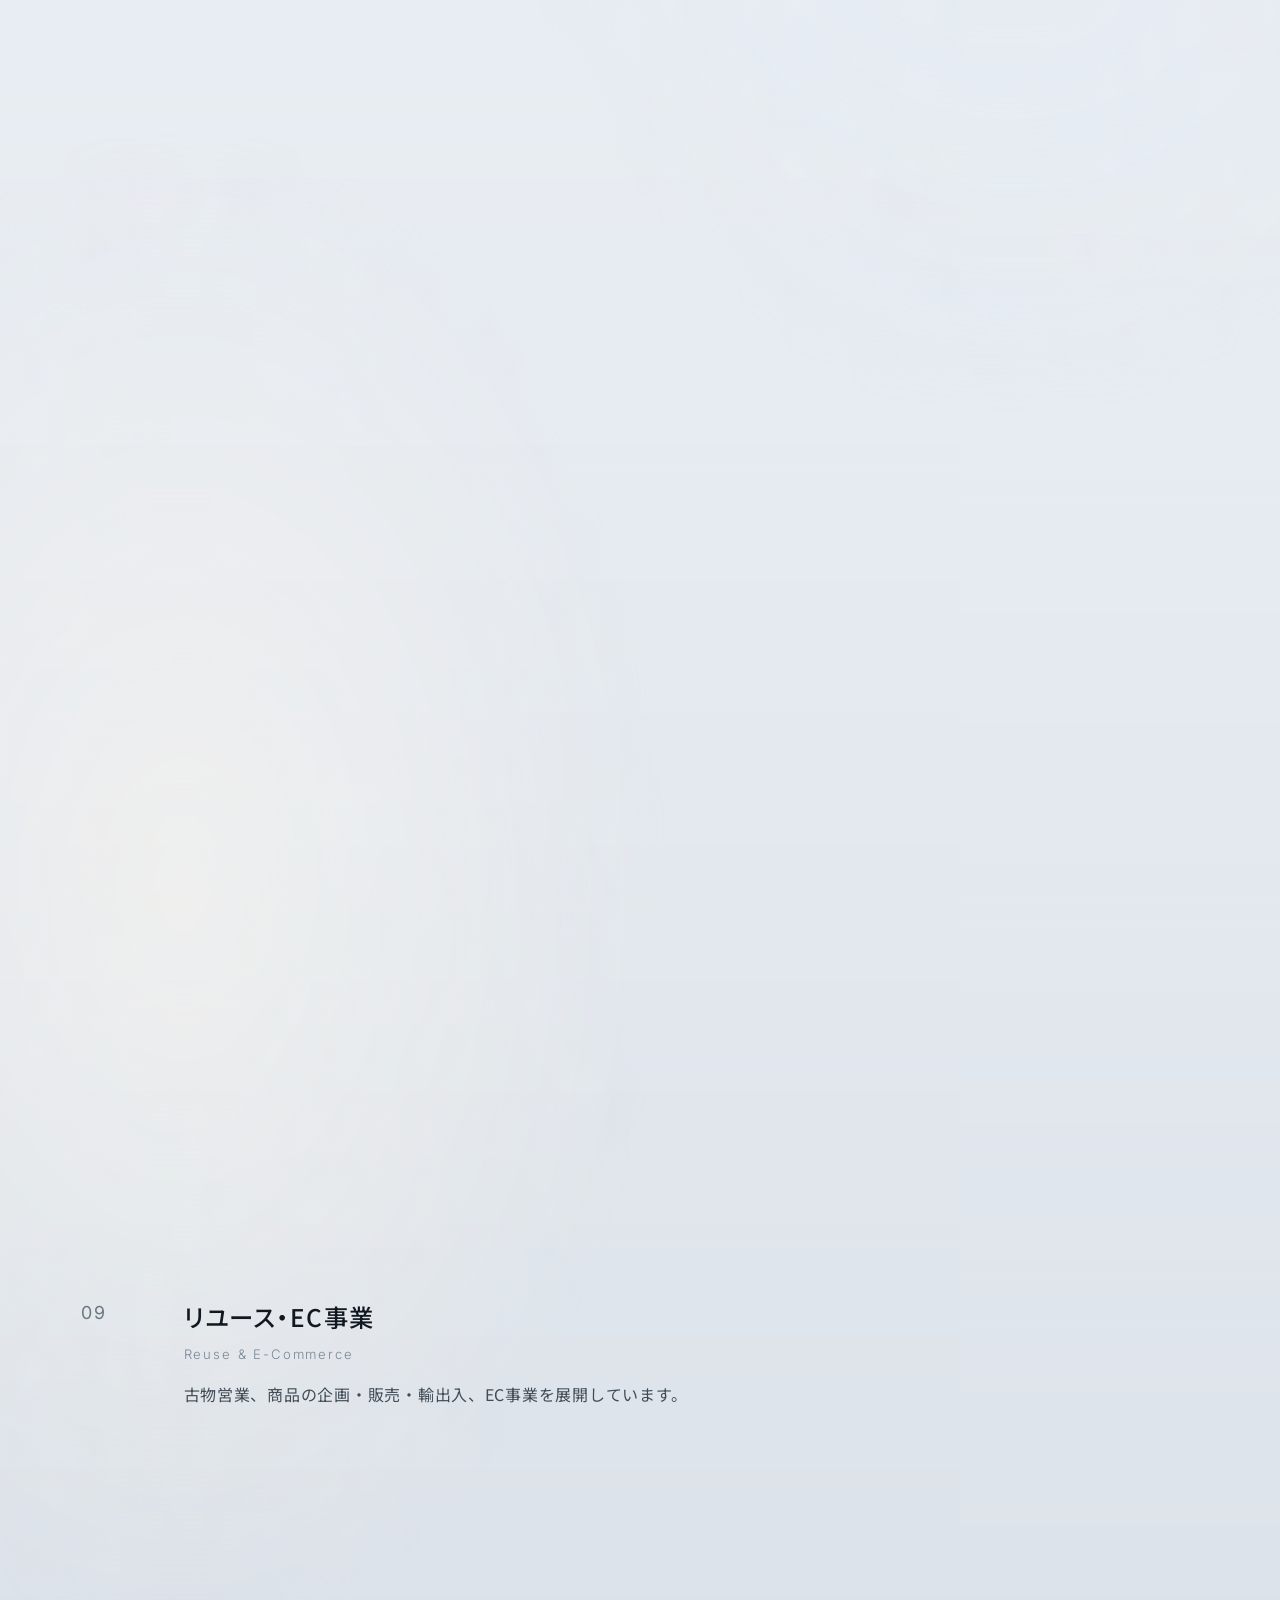
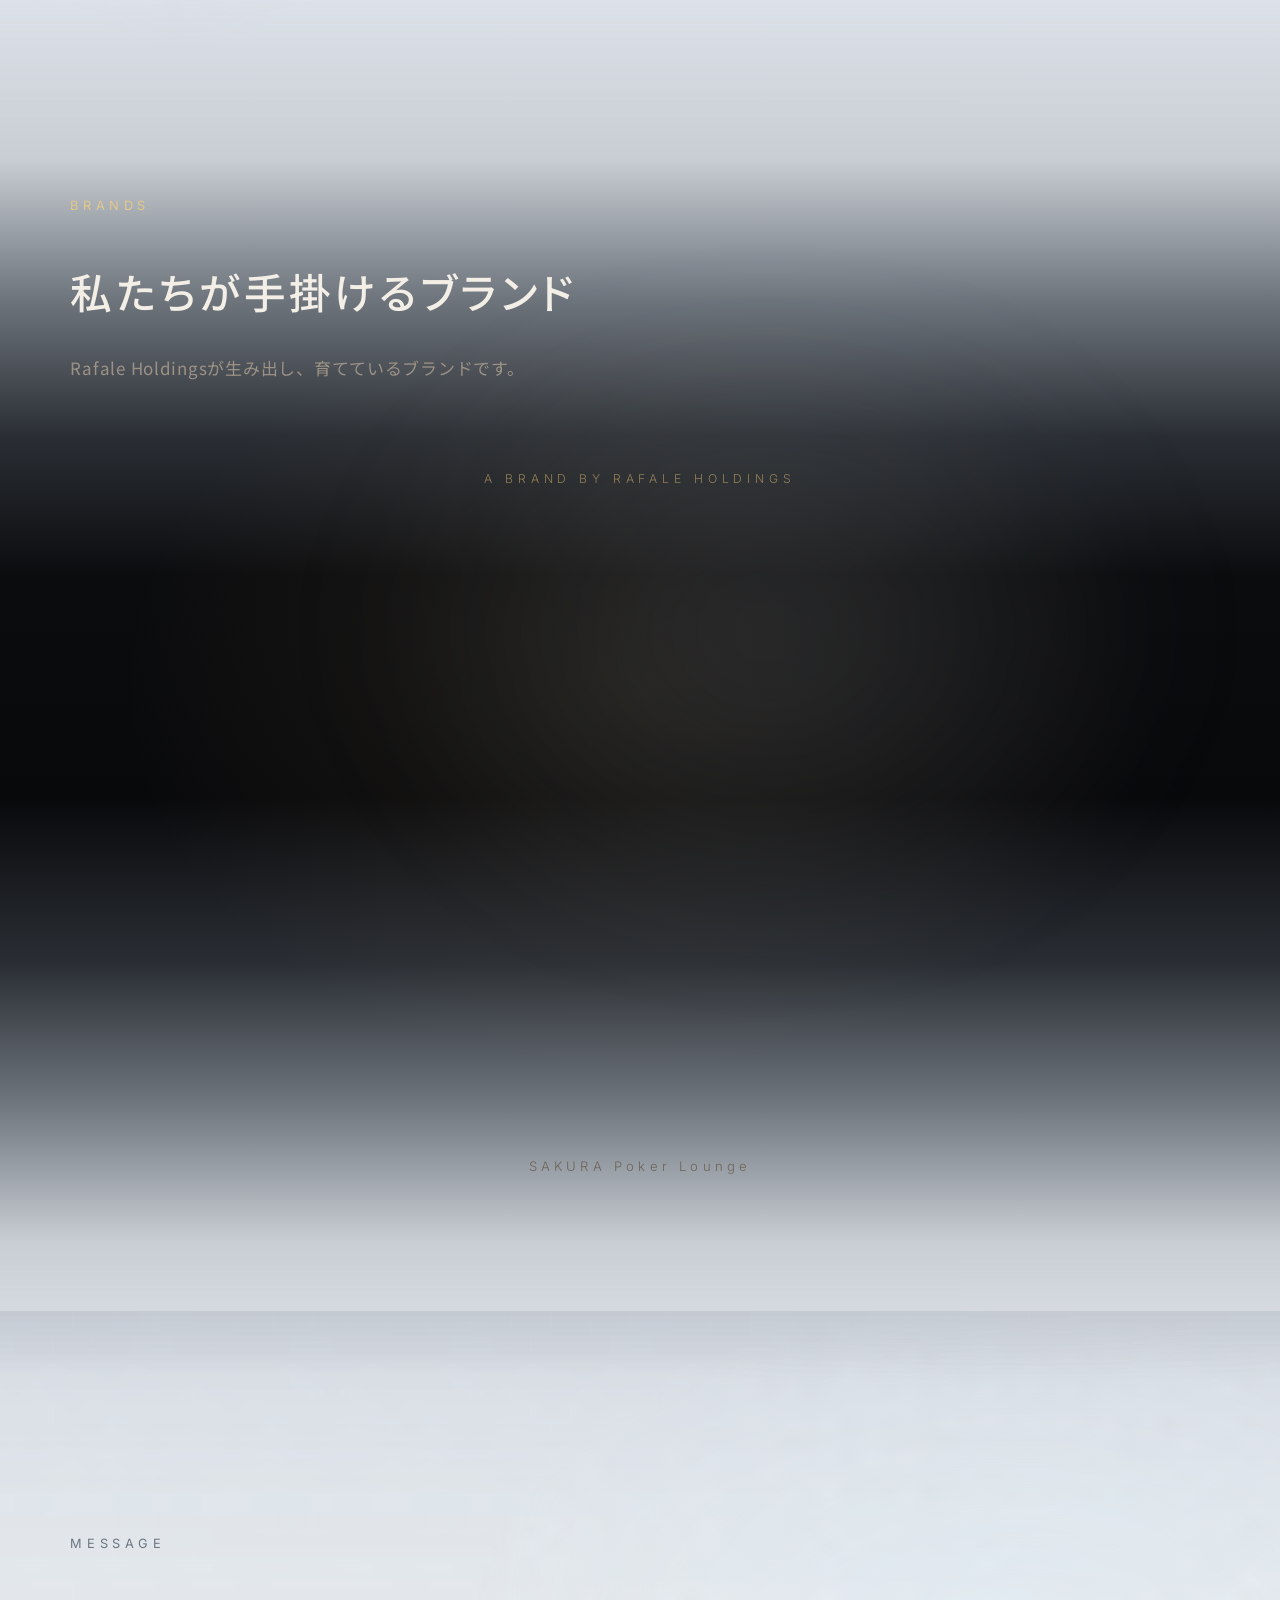
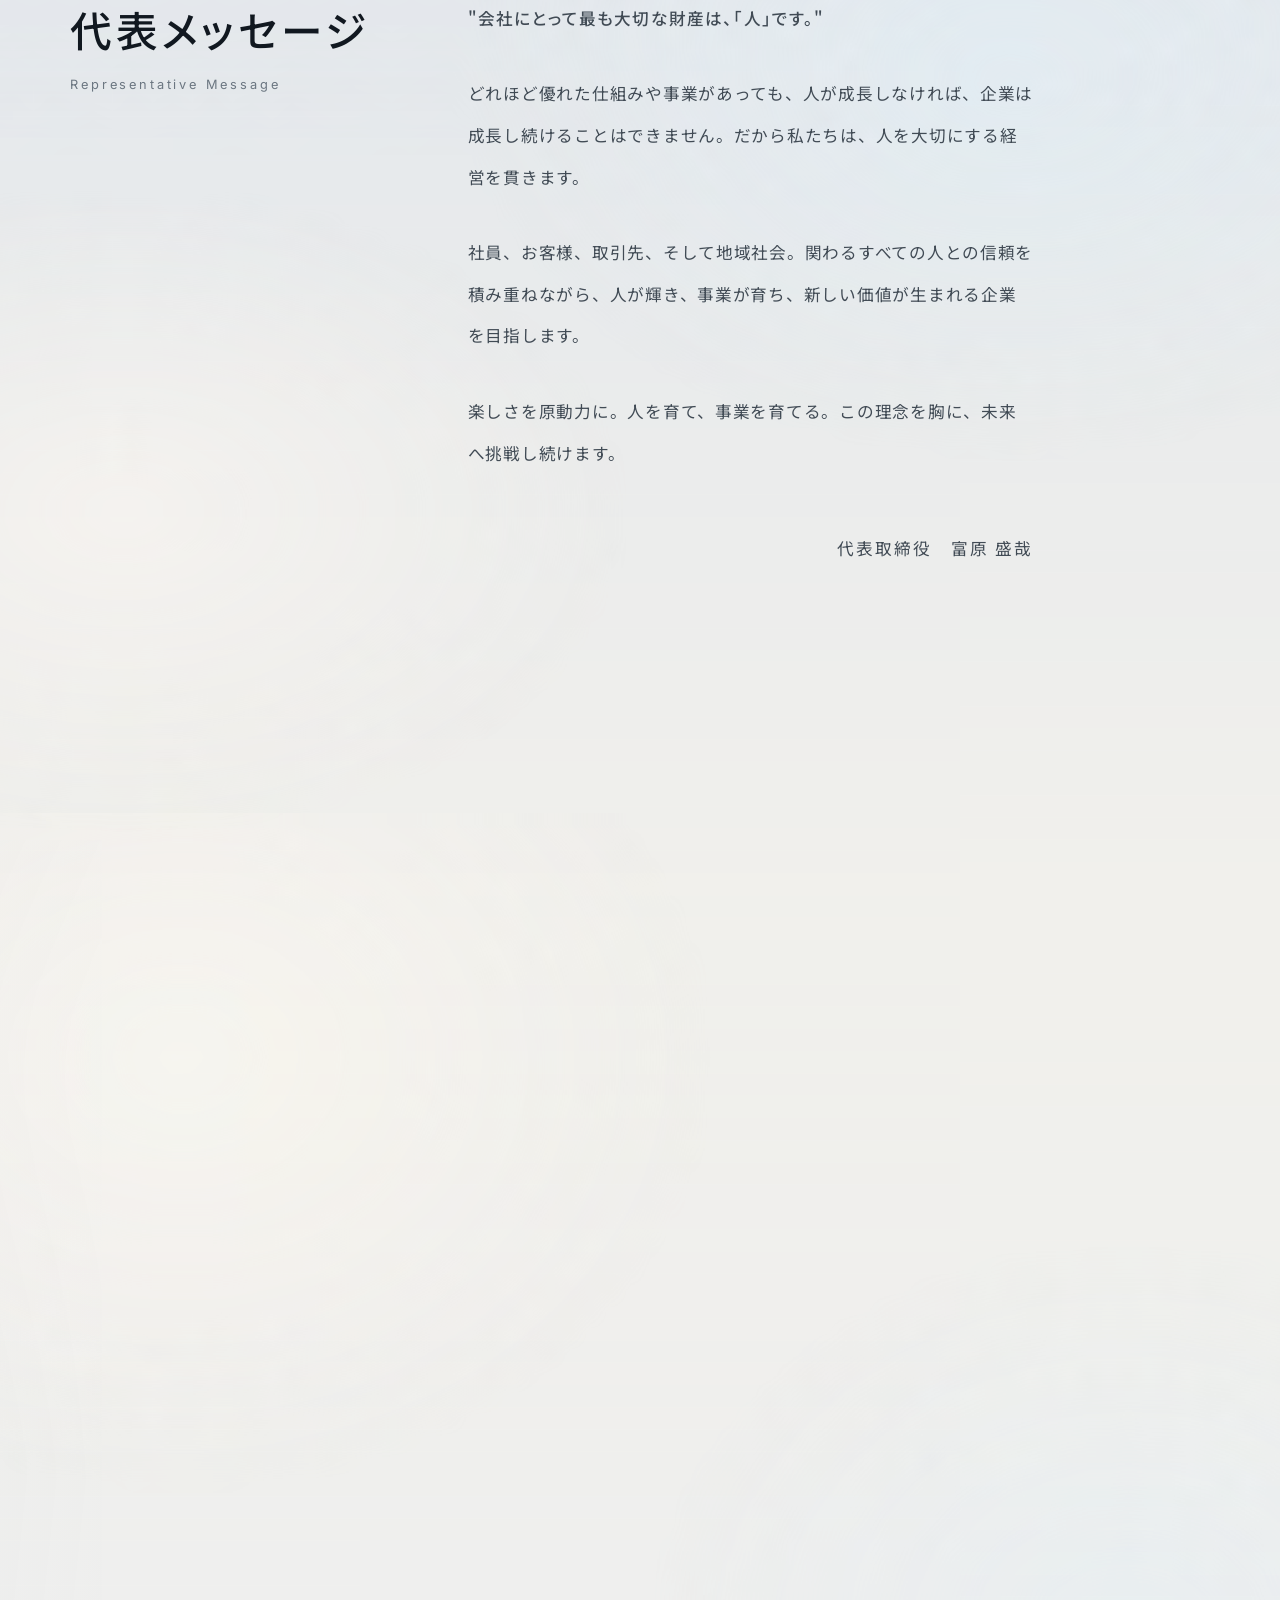
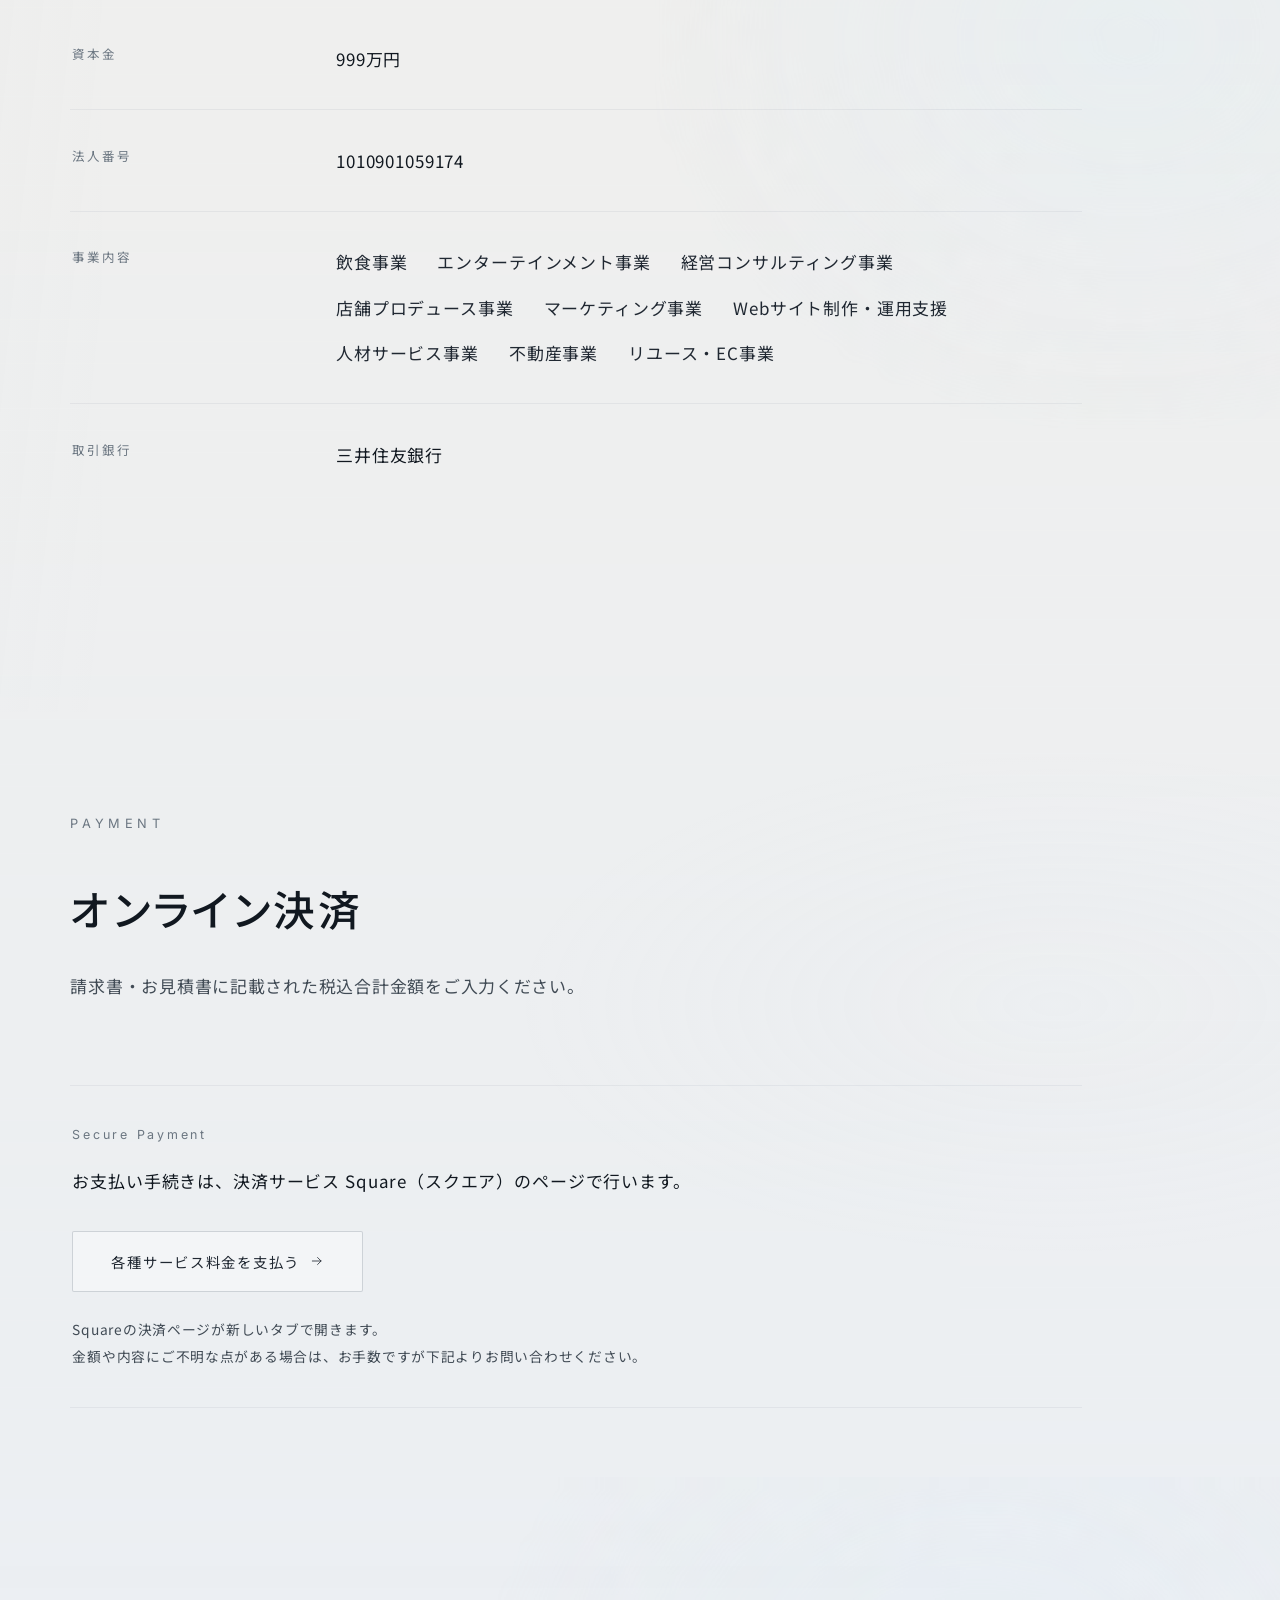
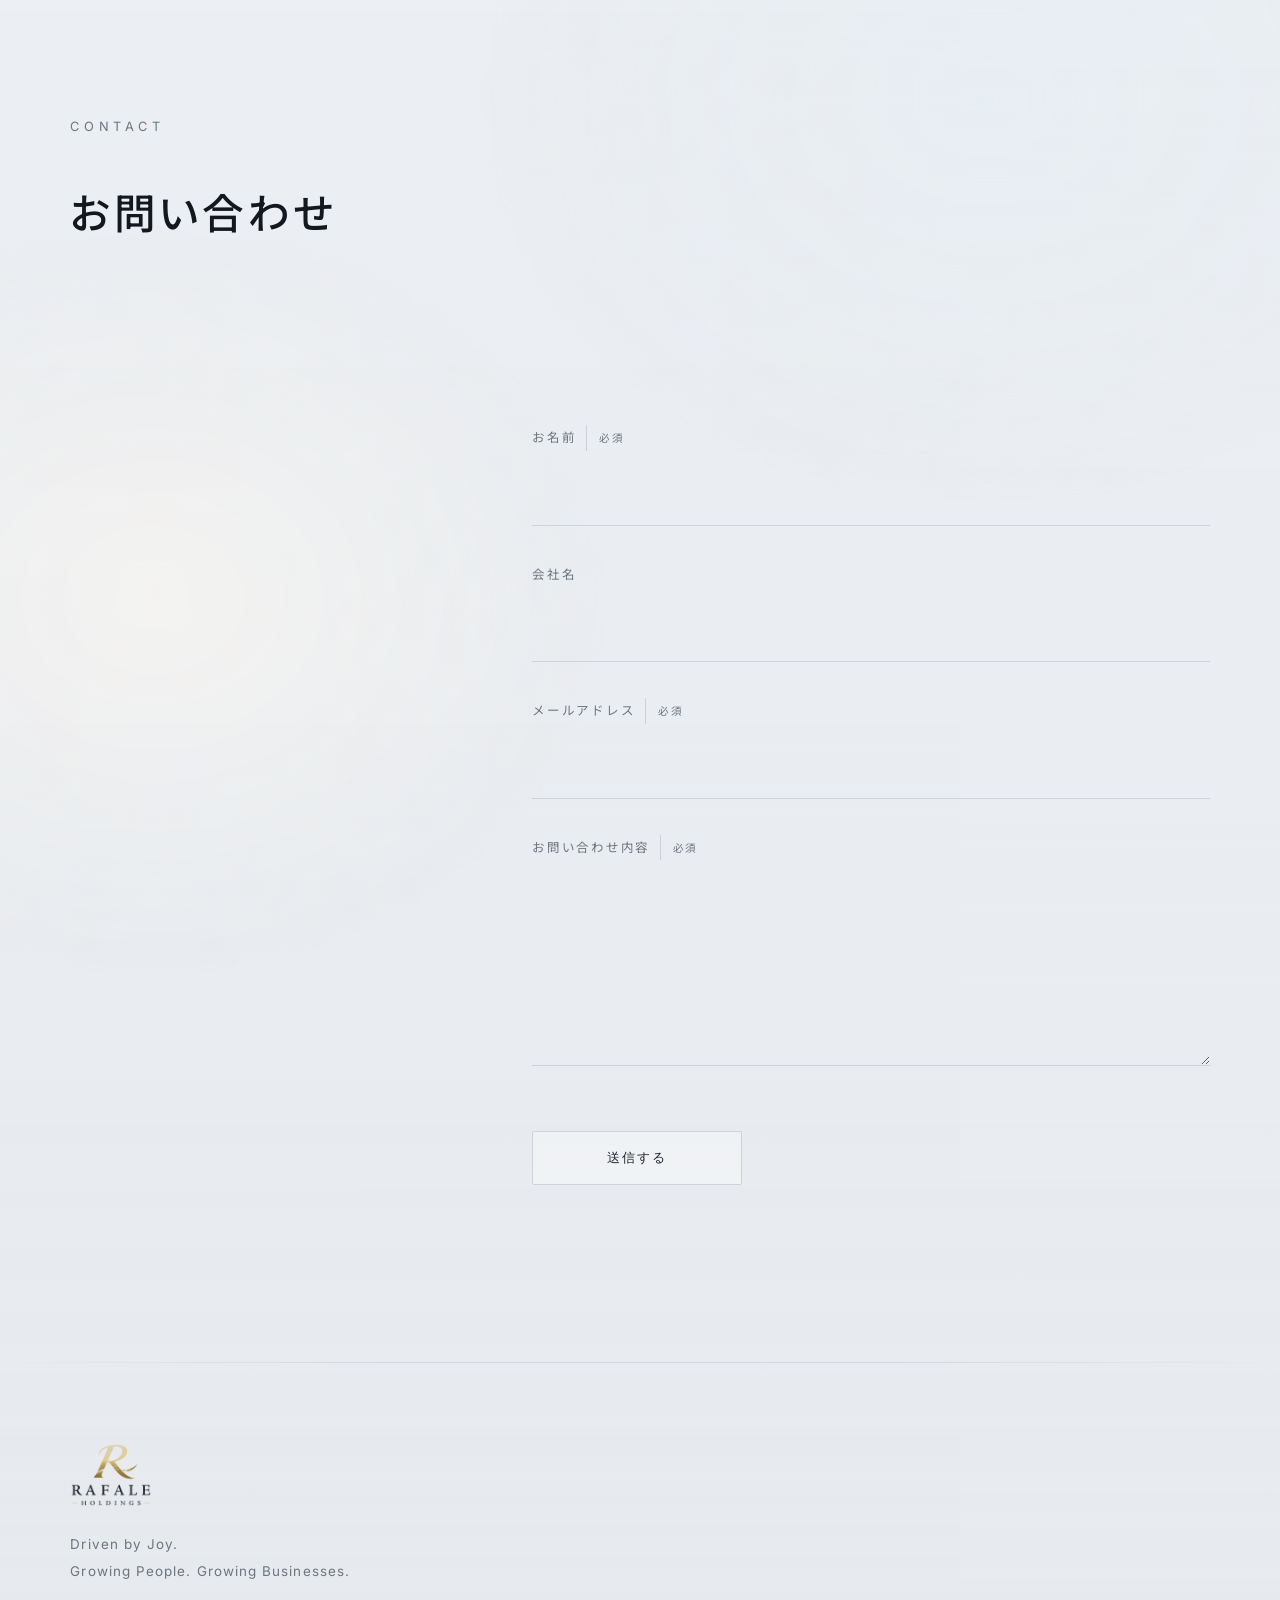
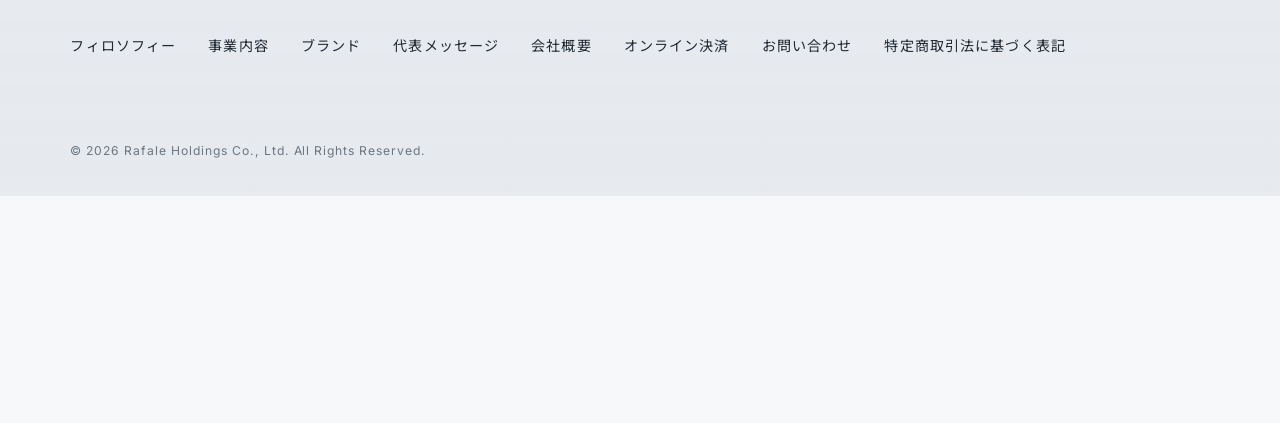
==== commit 7922fcbd: "feat: add Square payments and publish legal disclosure Co-Authored-By: Claude Opus 5 (1M context) <n" ====
--- a/index.html
+++ b/index.html
@@ -41,7 +41,7 @@
 <link href="https://fonts.googleapis.com/css2?family=Inter:wght@100;200;300;400;500&family=Noto+Sans+JP:wght@200;300;400;500&display=swap" rel="stylesheet">
 <!-- HERO の英語コピー用のサイン書体。1ウェイトのみで軽量。 -->
 <link href="https://fonts.googleapis.com/css2?family=Qwigley&display=swap" rel="stylesheet">
-<link rel="stylesheet" href="css/style.css?v=59">
+<link rel="stylesheet" href="css/style.css?v=61">
 
 <!--
   ============================================================
@@ -601,6 +601,42 @@
     </div>
   </section>
 
+  <!-- ============================ PAYMENT ============================
+       請求書・見積書をお持ちの方が、そのままお支払いへ進めるようにする。
+       COMPANY と同じ「囲わない・細い罫線と余白だけ」の作りに揃えてある。
+
+       決済リンクのURLは js/site-config.js の SQUARE_PAYMENT_LINK_URL だけで
+       管理していて、ここには書かない。未設定・仮URLのままの間は
+       js/script.js がこのセクションを hidden のままにするので、
+       公開画面には一切出ない（フッターのリンクも同様）。 -->
+  <section class="section" id="payment" data-payment-section hidden>
+    <div class="sec-light" aria-hidden="true"></div>
+    <div class="section-inner">
+      <header class="section-head">
+        <p class="section-tag reveal" lang="en" data-reveal-delay="0">PAYMENT</p>
+      </header>
+      <h2 class="section-title reveal" data-reveal-delay="110">オンライン決済</h2>
+      <p class="section-lead reveal" data-reveal-delay="220">請求書・お見積書に記載された税込合計金額をご入力ください。</p>
+
+      <div class="pay-block reveal" data-reveal-delay="330">
+        <p class="pay-label" lang="en">Secure Payment</p>
+        <p class="pay-desc">お支払い手続きは、決済サービス Square（スクエア）のページで行います。</p>
+
+        <!-- href は js/script.js が site-config.js の値を確認してから入れる。
+             target / rel はここでも明示しておく（JSが入れ直しても同じ値）。 -->
+        <a class="btn pay-btn" data-payment-link target="_blank" rel="noopener noreferrer"
+           aria-label="各種サービス料金を支払う（Squareの決済ページを新しいタブで開きます）">
+          <span>各種サービス料金を支払う</span>
+          <svg viewBox="0 0 24 24" width="14" height="14" aria-hidden="true">
+            <path d="M4 12h15M13 6l6 6-6 6" fill="none" stroke="currentColor" stroke-width="1.4" stroke-linecap="round" stroke-linejoin="round"/>
+          </svg>
+        </a>
+
+        <p class="pay-note">Squareの決済ページが新しいタブで開きます。<br>金額や内容にご不明な点がある場合は、お手数ですが下記よりお問い合わせください。</p>
+      </div>
+    </div>
+  </section>
+
   <!-- ============================ CONTACT ============================ -->
   <section class="section" id="contact">
     <div class="sec-light" aria-hidden="true"></div>
@@ -668,7 +704,10 @@
       <a href="#brands">ブランド</a>
       <a href="#message">代表メッセージ</a>
       <a href="#company">会社概要</a>
+      <!-- 決済リンクが設定されている時だけ js/script.js が hidden を外す -->
+      <a href="#payment" data-payment-nav hidden>オンライン決済</a>
       <a href="#contact">お問い合わせ</a>
+      <a href="/legal/tokushoho">特定商取引法に基づく表記</a>
     </nav>
   </div>
   <div class="footer-bottom">
@@ -676,6 +715,9 @@
   </div>
 </footer>
 
-<script src="js/script.js?v=19" defer></script>
+<!-- サイト設定（外部サービスのURLなど）。script.js より先に読み込む。
+     Square の決済リンクを差し替えるのは site-config.js の1行だけです。 -->
+<script src="js/site-config.js?v=3" defer></script>
+<script src="js/script.js?v=20" defer></script>
 </body>
 </html>
--- a/css/style.css
+++ b/css/style.css
@@ -1622,6 +1622,96 @@
 .info-list-inline li { color: var(--ink-2); }
 
 /* ============================================================
+   PAYMENT ― オンライン決済（Square）
+   ------------------------------------------------------------
+   請求書をお持ちの方が、そのまま支払いへ進むためだけの面。
+   COMPANY と同じ「囲わない・細い罫線と余白だけ」の作りに揃え、
+   新しい色・新しい形は足していない。
+   決済リンクのURLは js/site-config.js の1か所だけで管理し、
+   未設定のあいだは js/script.js がセクションごと隠す（hidden）。
+   ============================================================ */
+/* hidden を確実に効かせる。決済リンク未設定のときに、セクションも
+   フッターのリンクも公開画面へ出さないための最後の砦。 */
+.section[hidden],
+.footer-nav a[hidden] { display: none !important; }
+
+/* 他のセクションと同じ、スクロールに連動する光を1枚だけ。
+   CONTACT の手前なので、光は右から左へ静かに引いていく。 */
+#payment .sec-light {
+  position: absolute; inset: -4% -12%; z-index: 0; pointer-events: none;
+  background: radial-gradient(50% 38% at 68% 38%, rgba(232, 240, 246, 0.5), rgba(232,240,246,0) 76%);
+  transform: translate(calc(10% - var(--p, 0) * 24%), 0)
+             scale(calc(0.9 + var(--e, 0) * 0.14));
+  opacity: calc(0.16 + var(--e, 0) * 0.84);
+}
+@media (prefers-reduced-motion: reduce) {
+  #payment .sec-light { transform: none; opacity: 0.4; }
+}
+
+/* 囲いは作らない。上下の細い罫線だけで区切る（COMPANY の .info-row と同じ濃さ）。 */
+.pay-block {
+  max-width: 62em;
+  padding: clamp(30px, 4vh, 46px) 2px;
+  border-top: 1px solid rgba(30, 50, 70, 0.055);
+  border-bottom: 1px solid rgba(30, 50, 70, 0.055);
+}
+.pay-label {
+  font-family: var(--font-en); font-weight: 400;
+  font-size: 0.78rem; letter-spacing: 0.22em; color: var(--label);
+  margin-bottom: 15px;
+}
+.pay-desc {
+  font-size: clamp(0.98rem, 1.7vw, 1.06rem); line-height: 2.1;
+  color: var(--ink); font-weight: 400; letter-spacing: 0.05em;
+  margin-bottom: clamp(28px, 3.6vh, 40px);
+}
+/* ボタンは塗らない。CONTACT の送信ボタンと同じ静かさに合わせる。
+   .btn は英字用の書体なので、日本語のラベル用に本文書体へ戻す。 */
+.pay-btn {
+  min-height: 54px; padding: 15px 38px;
+  border: 1px solid rgba(30, 50, 70, 0.18);
+  background: rgba(255, 255, 255, 0.4);
+  color: var(--ink-2);
+  font-family: var(--font-jp);
+  font-size: 0.9rem; letter-spacing: 0.12em;
+  box-shadow: none;
+}
+.pay-btn:hover {
+  background: rgba(236, 239, 242, 0.75);
+  border-color: rgba(30, 50, 70, 0.28);
+  color: var(--ink);
+  box-shadow: none;
+  gap: 15px;
+}
+.pay-btn svg { flex: none; }
+.pay-note {
+  margin-top: clamp(20px, 2.6vh, 28px);
+  font-size: 0.86rem; line-height: 2; color: var(--sub);
+}
+
+@media (max-width: 768px) {
+  /* スマホ優先。押しやすさを最優先にして、ボタンは画面幅いっぱい・高さ54px。
+     文字が2行に折り返さないよう、字間だけ少し詰めてある。 */
+  .pay-block { padding: clamp(26px, 3.4vh, 34px) 2px; }
+  .pay-desc  { font-size: 0.98rem; line-height: 1.95; }
+  .pay-btn   {
+    width: 100%; min-height: 54px; padding: 15px 20px;
+    font-size: 0.9rem; letter-spacing: 0.06em;
+  }
+  .pay-note  { font-size: 0.82rem; line-height: 1.95; }
+}
+
+/* iPhone SE 幅（実測 305px）ではラベルがぎりぎり収まらず2行になる。
+   文言は変えず、字間と左右の余白だけ詰めて1行に戻す。
+   高さ・全幅・タップ領域はそのまま。 */
+@media (max-width: 360px) {
+  .pay-btn {
+    padding-left: 12px; padding-right: 12px;
+    font-size: 0.86rem; letter-spacing: 0.02em;
+  }
+}
+
+/* ============================================================
    CONTACT
    ============================================================ */
 .contact-layout {
@@ -2074,3 +2164,53 @@
   .hero-logo-block::after { opacity: 1; }
   .hero-sweep { display: none; }
 }
+
+/* ============================================================
+   SCROLL PERFORMANCE ― 追記（見た目とレイアウトは変えない）
+   ------------------------------------------------------------
+   既存の指定は1行も書き換えていません。ここで足したのは次の2点だけです。
+     1) ページ内リンクの着地点に、固定ヘッダーぶんの余白を持たせる
+     2) 画面の外に出た層から、アニメーションと合成レイヤーの予約を下ろす
+   どちらも位置・色・大きさは変わらず、動かすのは従来どおり
+   transform と opacity だけです。
+   ============================================================ */
+
+/* ---- 1) scroll-margin-top ----
+   固定ヘッダーはスクロール中 63px（padding 14px×2 + ロゴ35px）。
+   各セクションは 120px 以上の上余白を持っているので見出しが隠れることは
+   ありませんが、着地点がヘッダーの真下に寄りすぎないよう余白を持たせる。 */
+.hero, .section, #main-content { scroll-margin-top: 64px; }
+@media (max-width: 768px) {
+  .hero, .section, #main-content { scroll-margin-top: 56px; }
+}
+
+/* ---- 2-a) 画面外のアニメーションを止める（全幅へ拡張）----
+   同じ指定が 768px 以下のブロックに既にあり、そこでは効果が確認済み。
+   ここでは幅の条件だけを外して、タブレット・PCでも同じ扱いにする。
+   .is-live は「画面に入る25%手前」で JS が付け直すので、
+   動き出す瞬間が見えることはなく、見た目は変わらない。 */
+.hero:not(.is-live) .hero-flow > span,
+.hero:not(.is-live) .r-sign,
+.hero:not(.is-live) .r-sheen,
+.hero:not(.is-live) .scroll-cue-rail::after,
+.hero:not(.is-live) .hero-atmos > span,
+.section:not(.is-live) .sec-light,
+.section--brand:not(.is-live)::after {
+  animation-play-state: paused;
+}
+
+/* ---- 2-b) HERO を通り過ぎたら、HERO 専用の層の will-change を下ろす ----
+   .hero-halo / .hero-tint / .hero-silver / .hero-warm / .hero-rays /
+   .hero-sweep / .hero-flow / .hero-line / .hero-sign / .hero-logo-img は
+   これまでどの画面幅でも will-change が付いたままで、HERO を離れても
+   画面いっぱいの合成レイヤーが9枚ぶん確保され続けていた。
+   見えていない間だけ下ろす（戻ってくる25%手前で付け直される）。 */
+.hero:not(.is-live) .hero-atmos > span,
+.hero:not(.is-live) .hero-flow,
+.hero:not(.is-live) .hero-line,
+.hero:not(.is-live) .hero-line-in,
+.hero:not(.is-live) .hero-logo-img,
+.hero:not(.is-live) .hero-sign,
+.section--brand:not(.is-live)::after {
+  will-change: auto;
+}
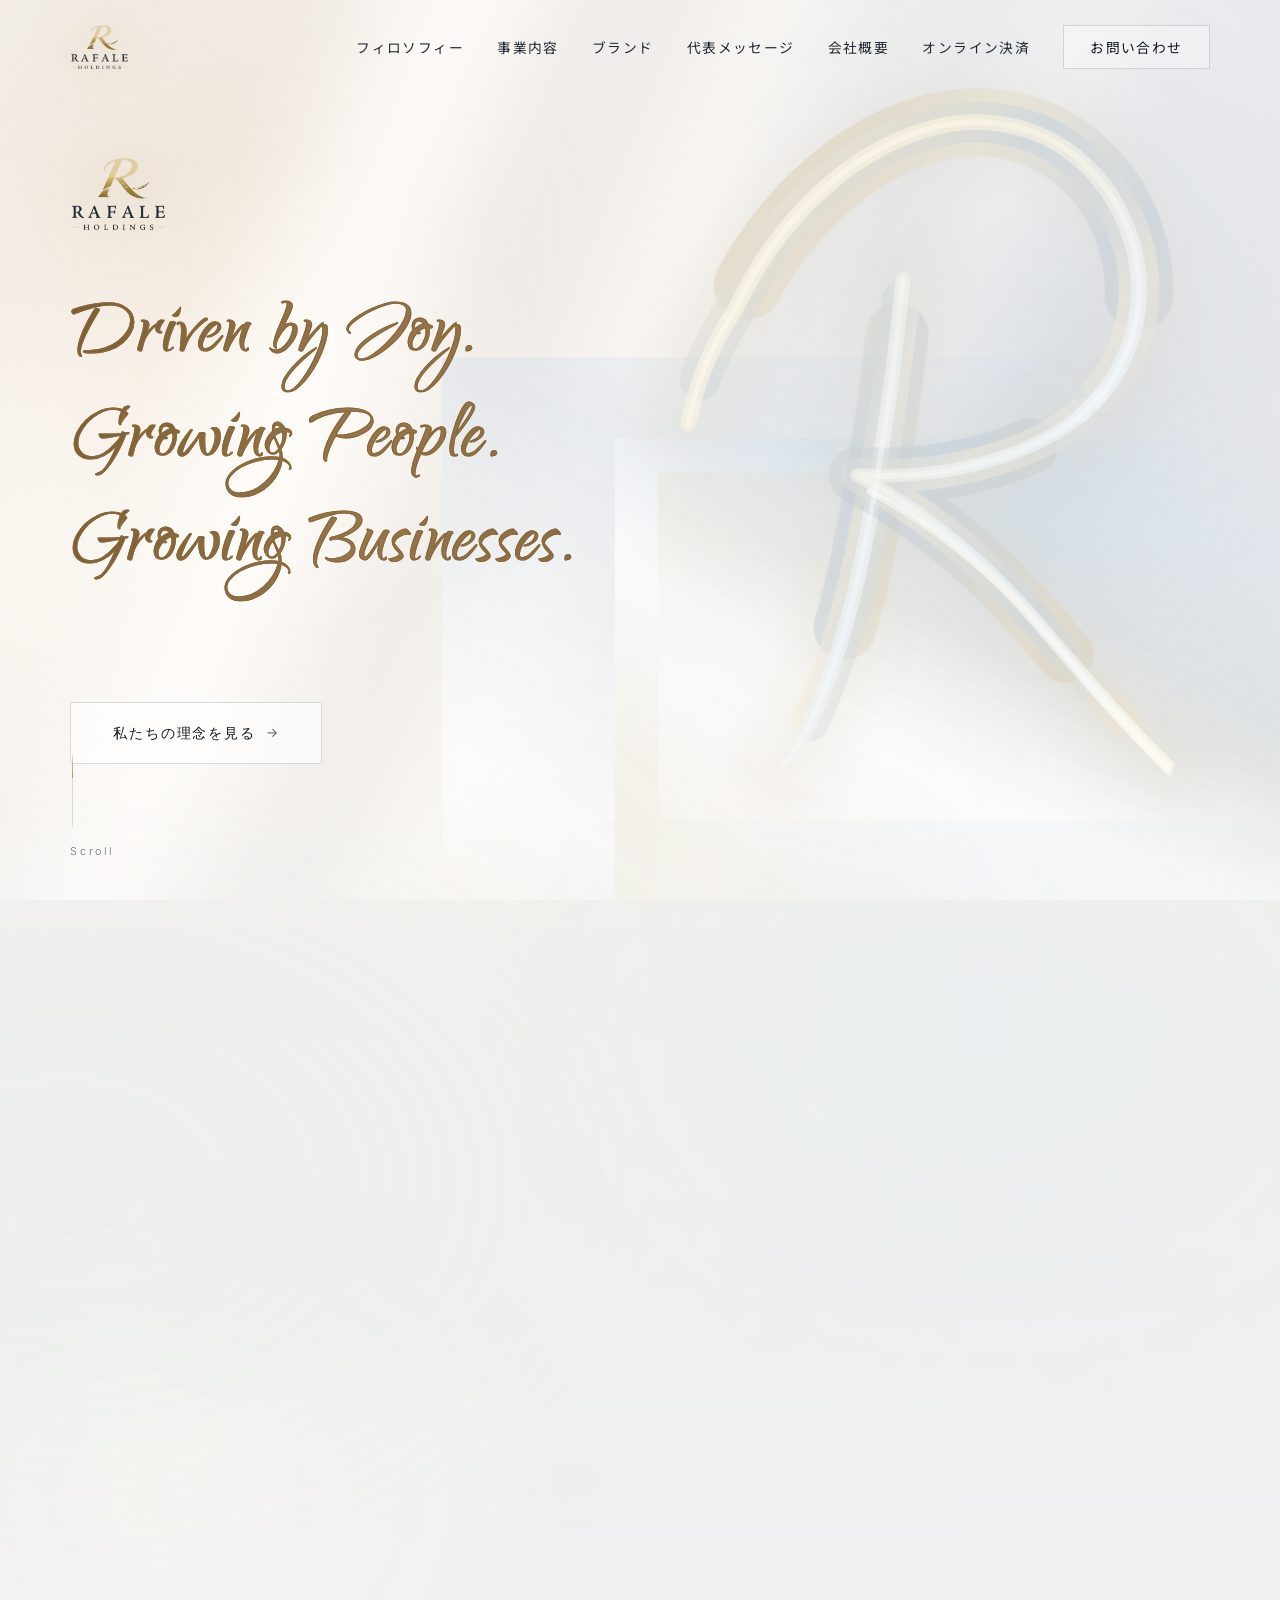
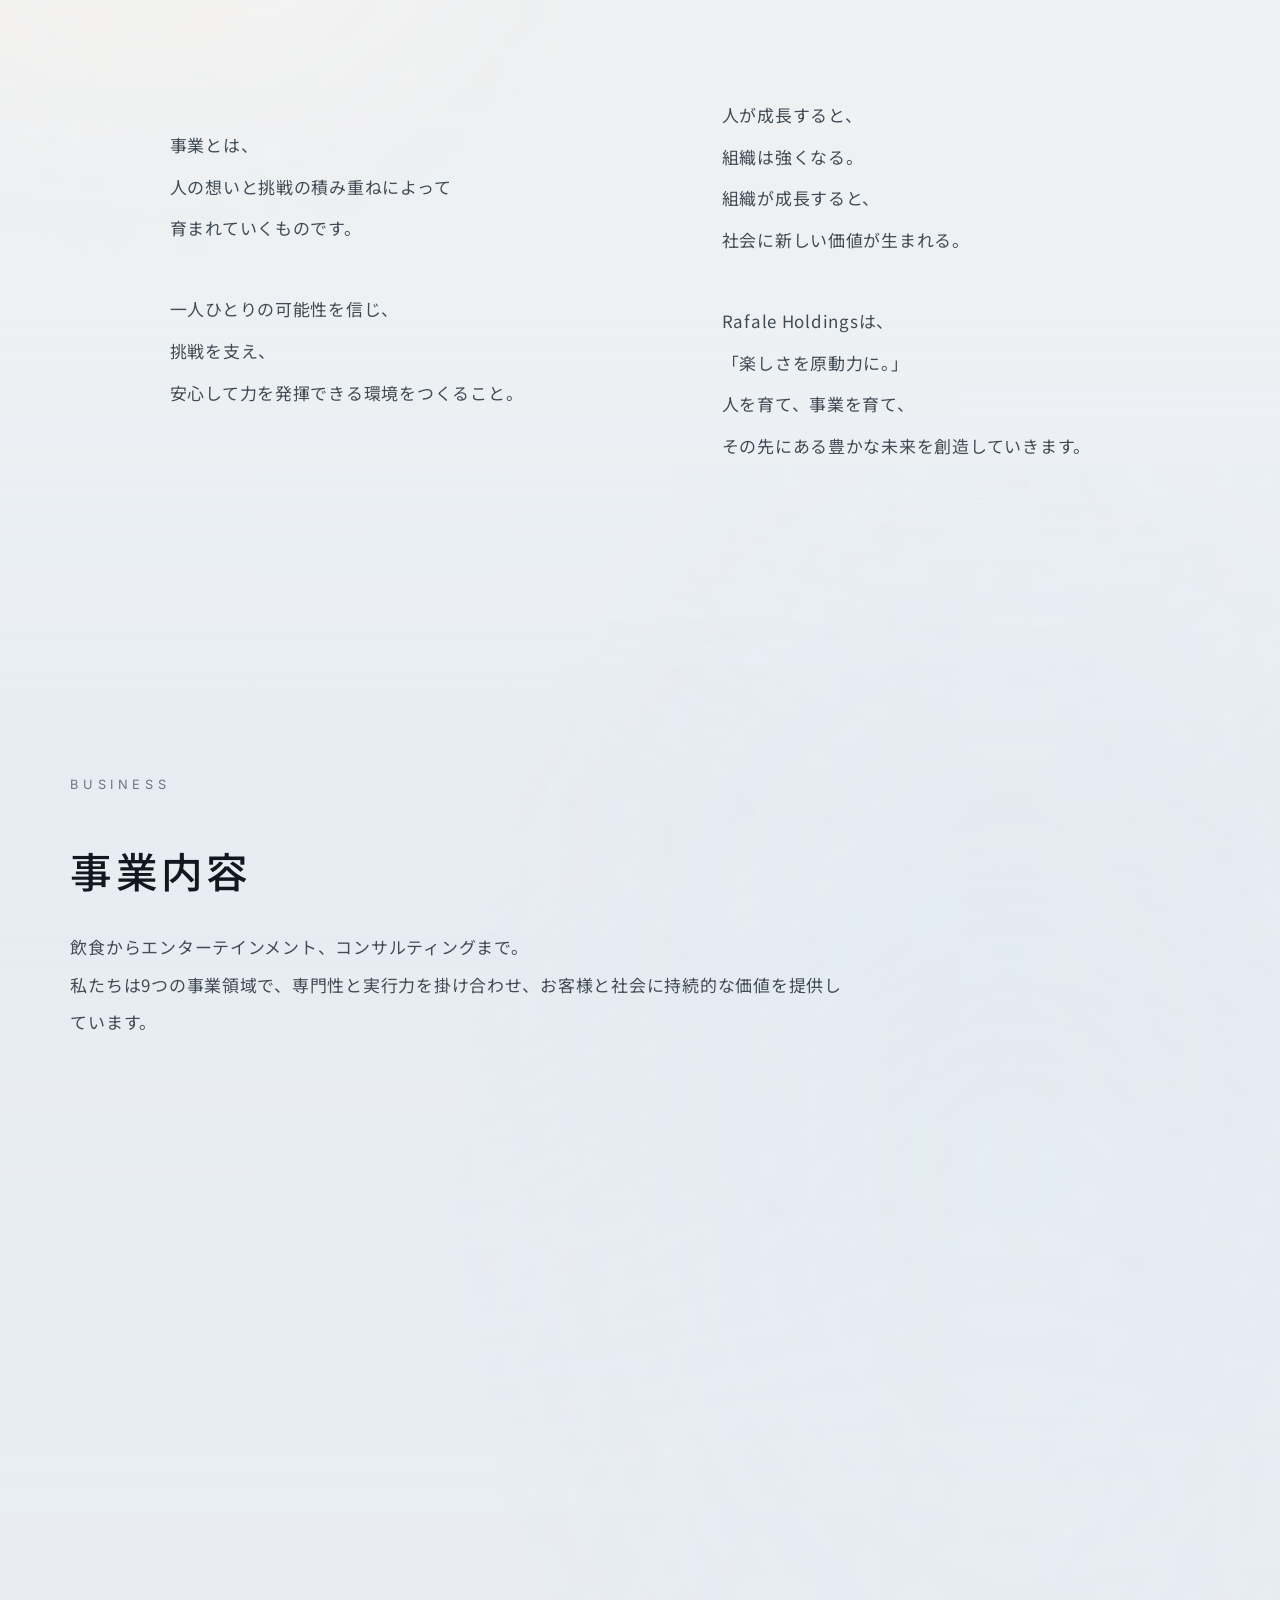
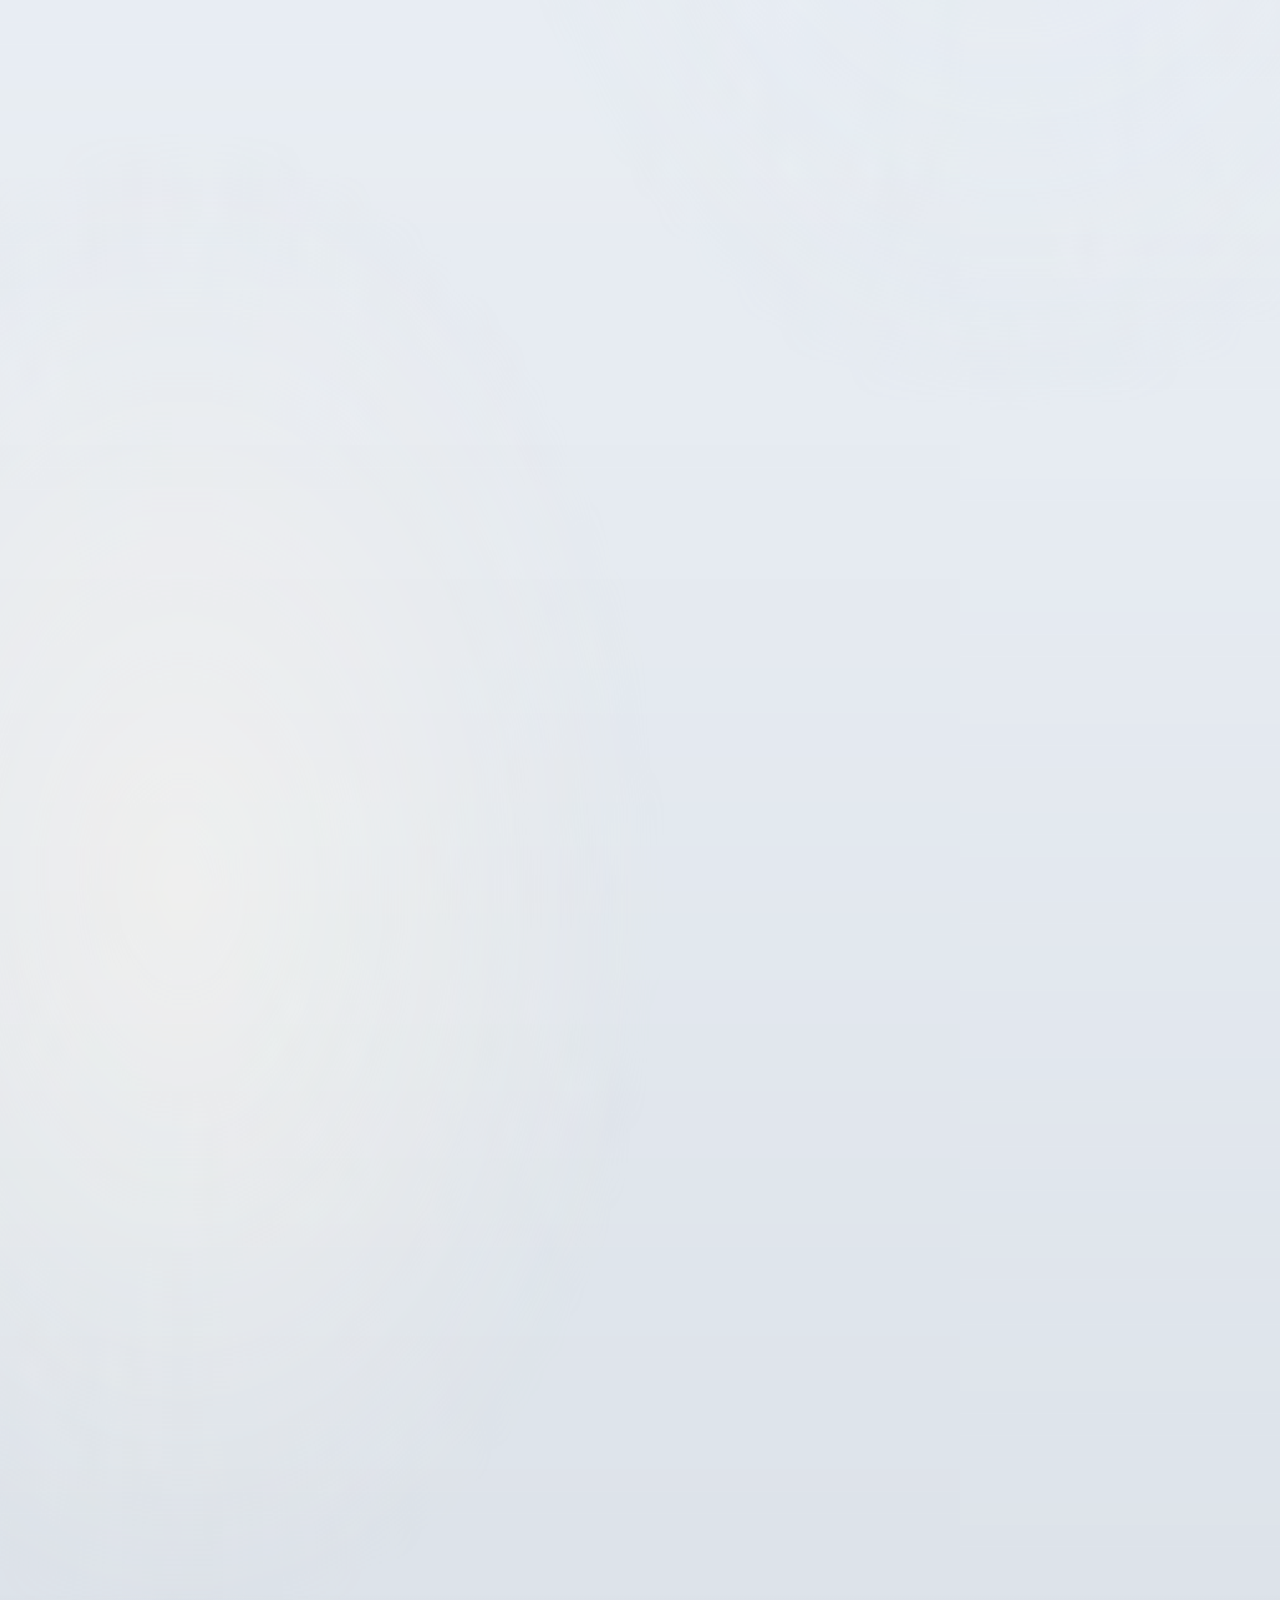
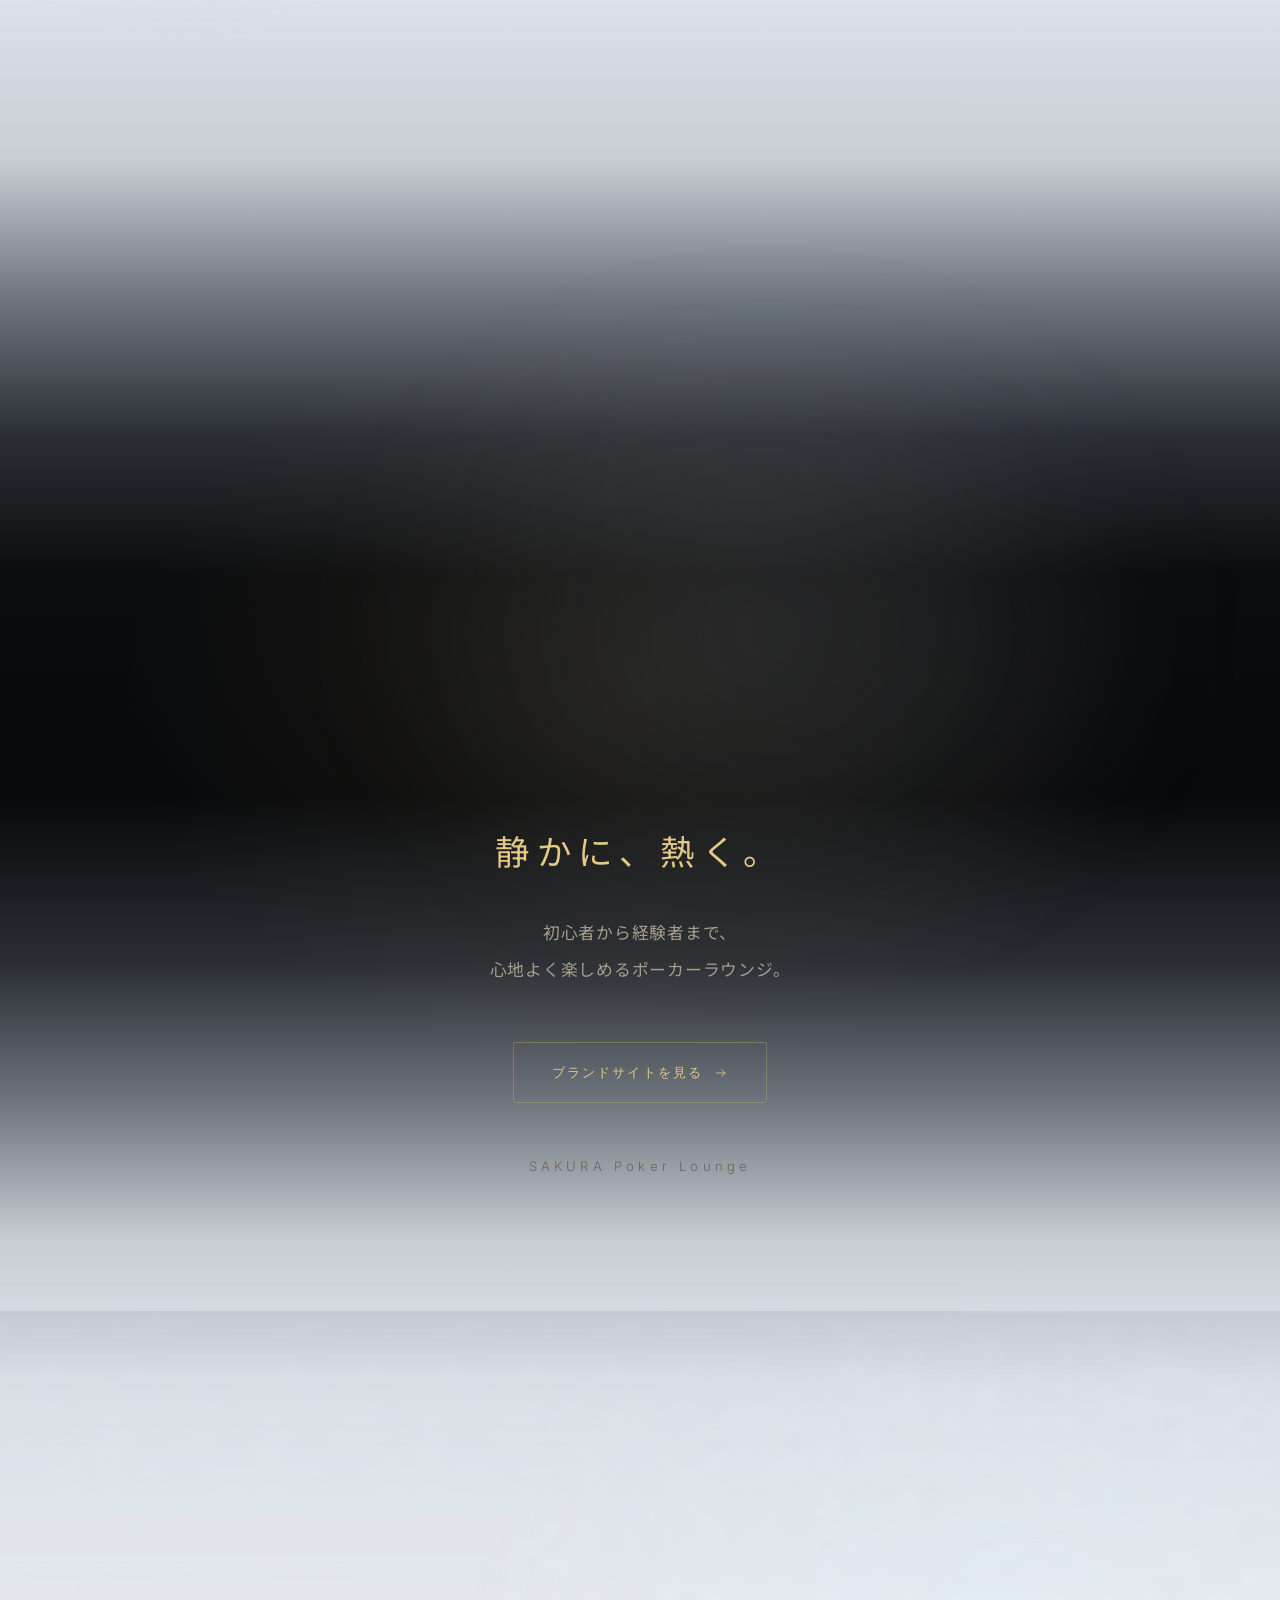
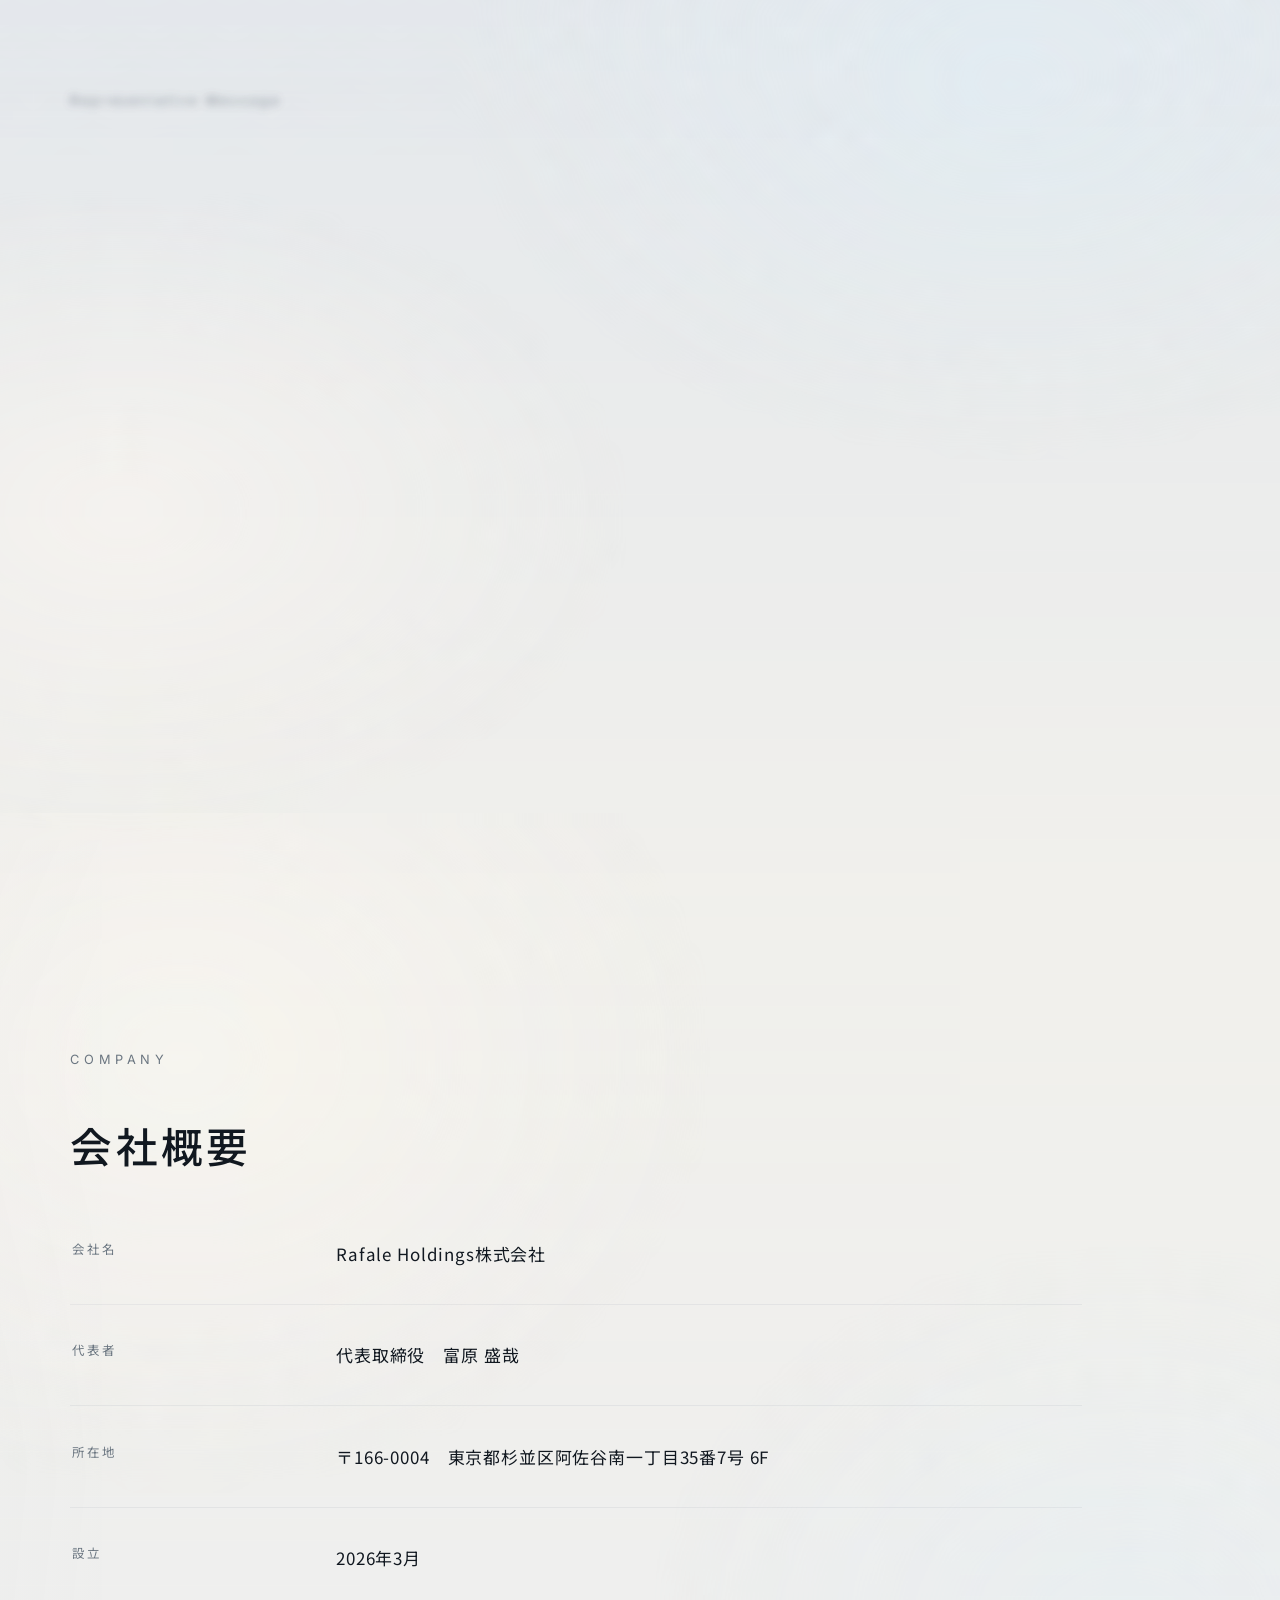
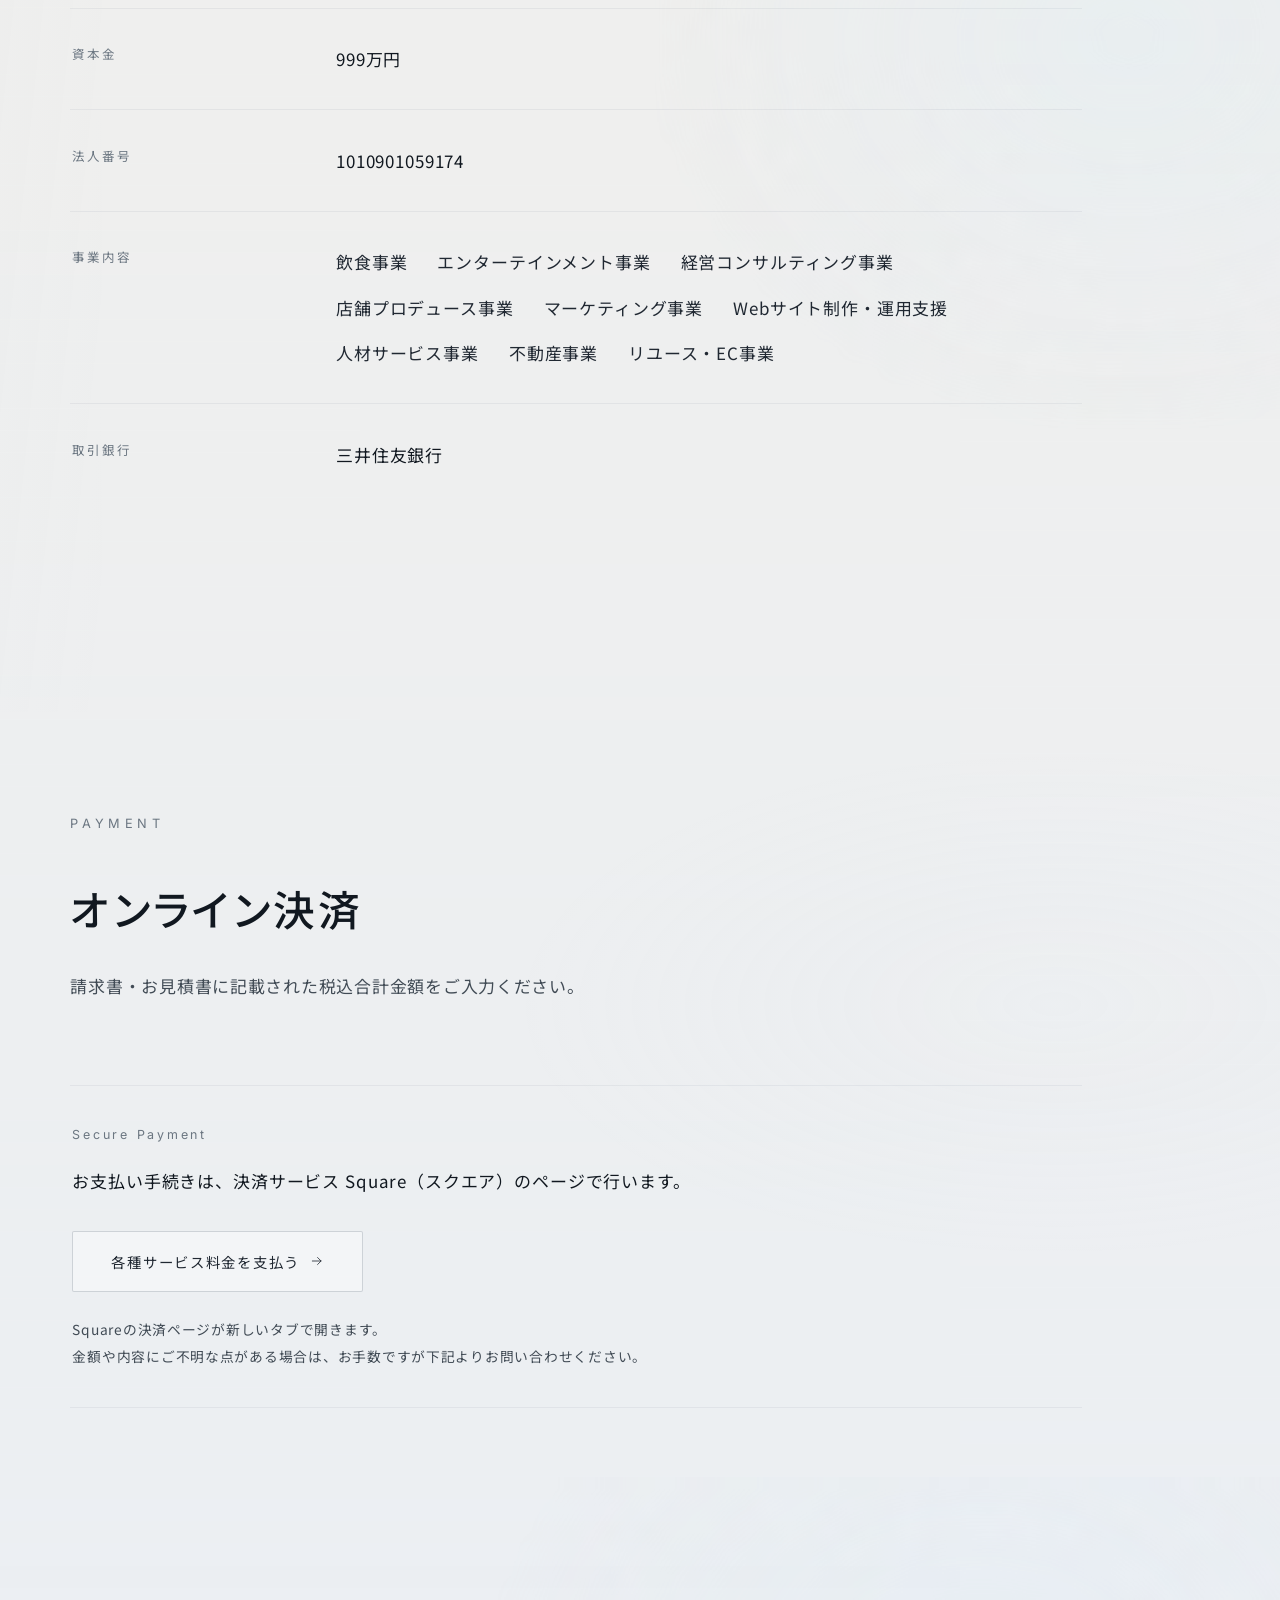
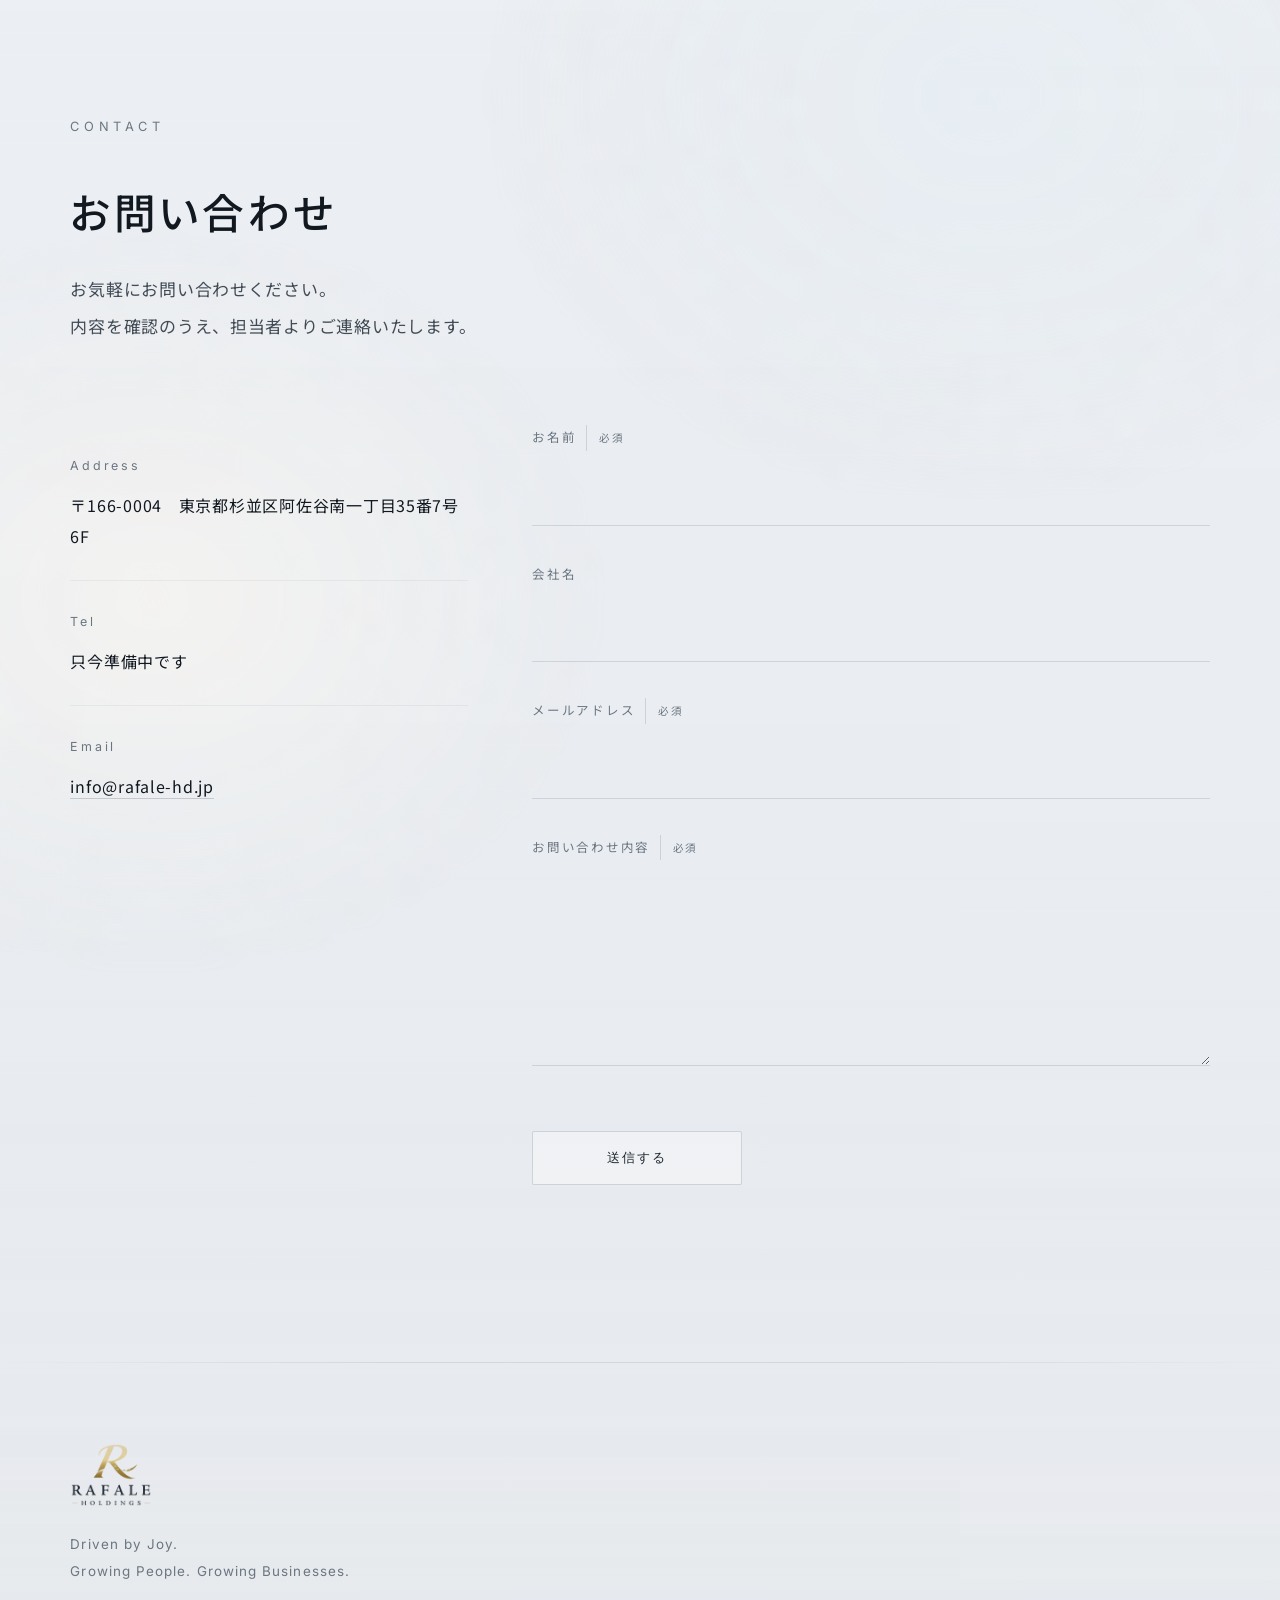
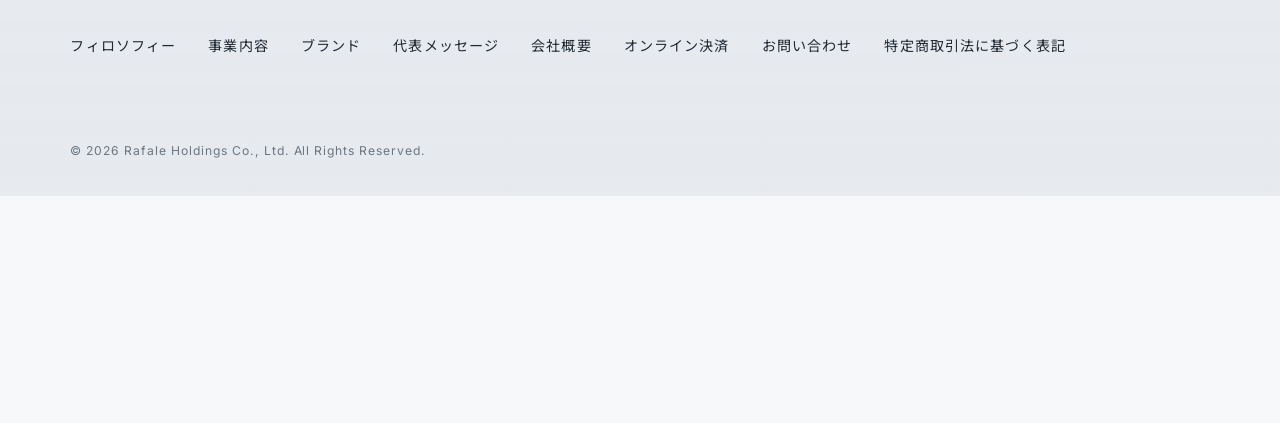
==== commit 65899581: "feat: add online payment link to the header menu Co-Authored-By: Claude Opus 5 (1M context) <noreply" ====
--- a/index.html
+++ b/index.html
@@ -41,7 +41,7 @@
 <link href="https://fonts.googleapis.com/css2?family=Inter:wght@100;200;300;400;500&family=Noto+Sans+JP:wght@200;300;400;500&display=swap" rel="stylesheet">
 <!-- HERO の英語コピー用のサイン書体。1ウェイトのみで軽量。 -->
 <link href="https://fonts.googleapis.com/css2?family=Qwigley&display=swap" rel="stylesheet">
-<link rel="stylesheet" href="css/style.css?v=61">
+<link rel="stylesheet" href="css/style.css?v=63">
 
 <!--
   ============================================================
@@ -167,6 +167,12 @@
         <li><a href="#brands" class="nav-link">ブランド</a></li>
         <li><a href="#message" class="nav-link">代表メッセージ</a></li>
         <li><a href="#company" class="nav-link">会社概要</a></li>
+        <!-- オンライン決済 ― Squareの決済ページへ直接飛ぶ外部リンク。
+             URLは js/site-config.js の SQUARE_PAYMENT_LINK_URL だけで管理していて、
+             ここには書かない（決済セクションのボタンと同じ値を共有する）。
+             未設定・仮URL・Square以外のURLのときは js/script.js が hidden を
+             外さないので、この項目自体がメニューに出ない。 -->
+        <li data-payment-nav hidden><a class="nav-link" data-payment-link target="_blank" rel="noopener noreferrer">オンライン決済</a></li>
         <li><a href="#contact" class="nav-link nav-cta">お問い合わせ</a></li>
       </ul>
     </nav>
@@ -718,6 +724,6 @@
 <!-- サイト設定（外部サービスのURLなど）。script.js より先に読み込む。
      Square の決済リンクを差し替えるのは site-config.js の1行だけです。 -->
 <script src="js/site-config.js?v=3" defer></script>
-<script src="js/script.js?v=20" defer></script>
+<script src="js/script.js?v=21" defer></script>
 </body>
 </html>
--- a/css/style.css
+++ b/css/style.css
@@ -1631,9 +1631,31 @@
    未設定のあいだは js/script.js がセクションごと隠す（hidden）。
    ============================================================ */
 /* hidden を確実に効かせる。決済リンク未設定のときに、セクションも
-   フッターのリンクも公開画面へ出さないための最後の砦。 */
+   ヘッダー／フッターのリンクも公開画面へ出さないための最後の砦。 */
 .section[hidden],
+.main-nav li[hidden],
 .footer-nav a[hidden] { display: none !important; }
+
+/* ヘッダーのメニューが7項目になるので、1項目ずつ現れる並び
+   （.main-nav li:nth-child）の続きを足しておく。刻みは既存と同じ0.06秒。 */
+.main-nav li:nth-child(7) { animation-delay: 0.98s; }
+
+/* ---- 横並びメニューが狭くなる帯だけ、文字と間隔を詰める ----
+   ハンバーガーに切り替わるのは 768px 以下。その少し上（769〜1060px）は
+   横並びのまま幅が足りず、項目が縮んで文字が2行に折り返していた。
+   実測（iframeで実寸を作って計測）:
+     770px … 6項目でも既に全項目が2行（決済項目を足す前から折り返していた）
+     985px … 6項目なら1行、7項目にすると全項目が2行
+   この帯だけ字送りと間隔を詰めて、7項目を1行に収める。
+   1061px 以上は従来のままで、見た目は変わらない。 */
+@media (min-width: 769px) and (max-width: 1060px) {
+  .main-nav ul { gap: 10px; }
+  .nav-link {
+    font-size: 0.76rem; letter-spacing: 0.04em;
+    white-space: nowrap;              /* 縮んでも文字を折り返させない */
+  }
+  .nav-cta { padding: 10px 16px; }
+}
 
 /* 他のセクションと同じ、スクロールに連動する光を1枚だけ。
    CONTACT の手前なので、光は右から左へ静かに引いていく。 */
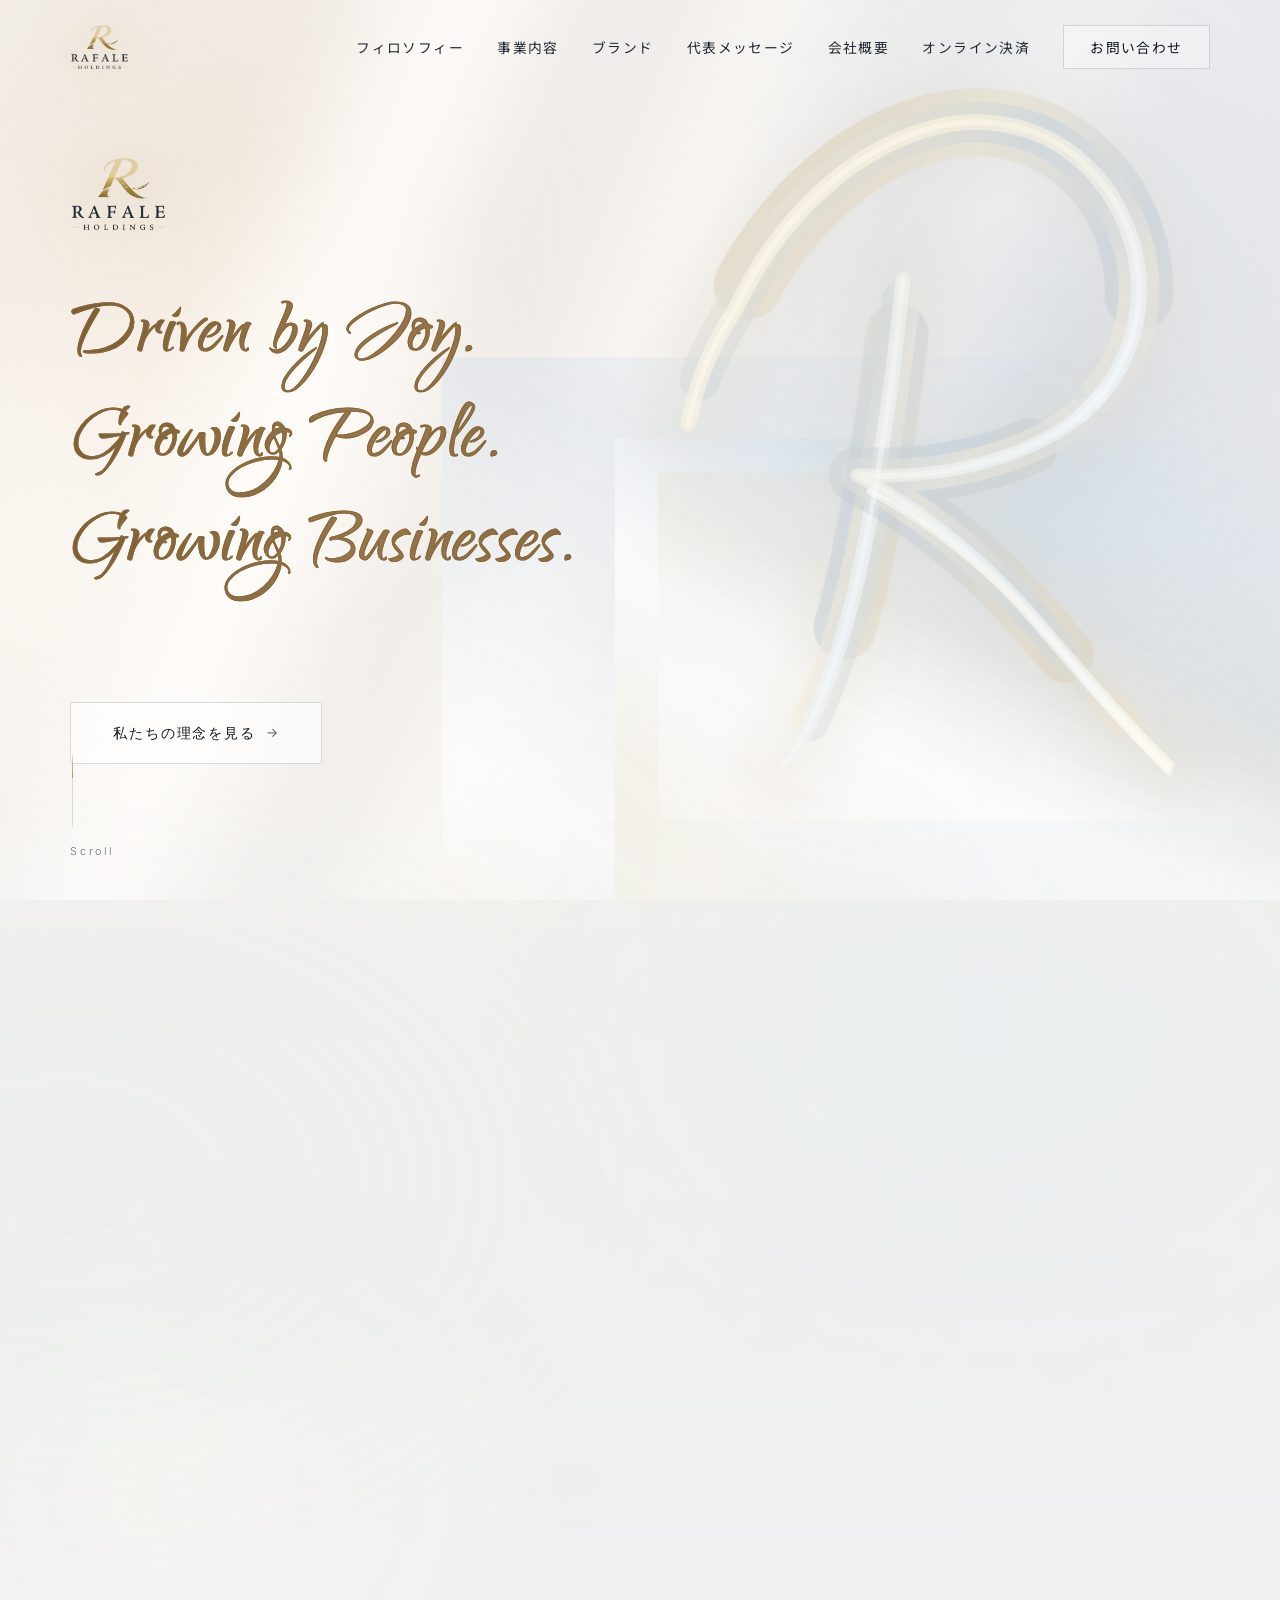
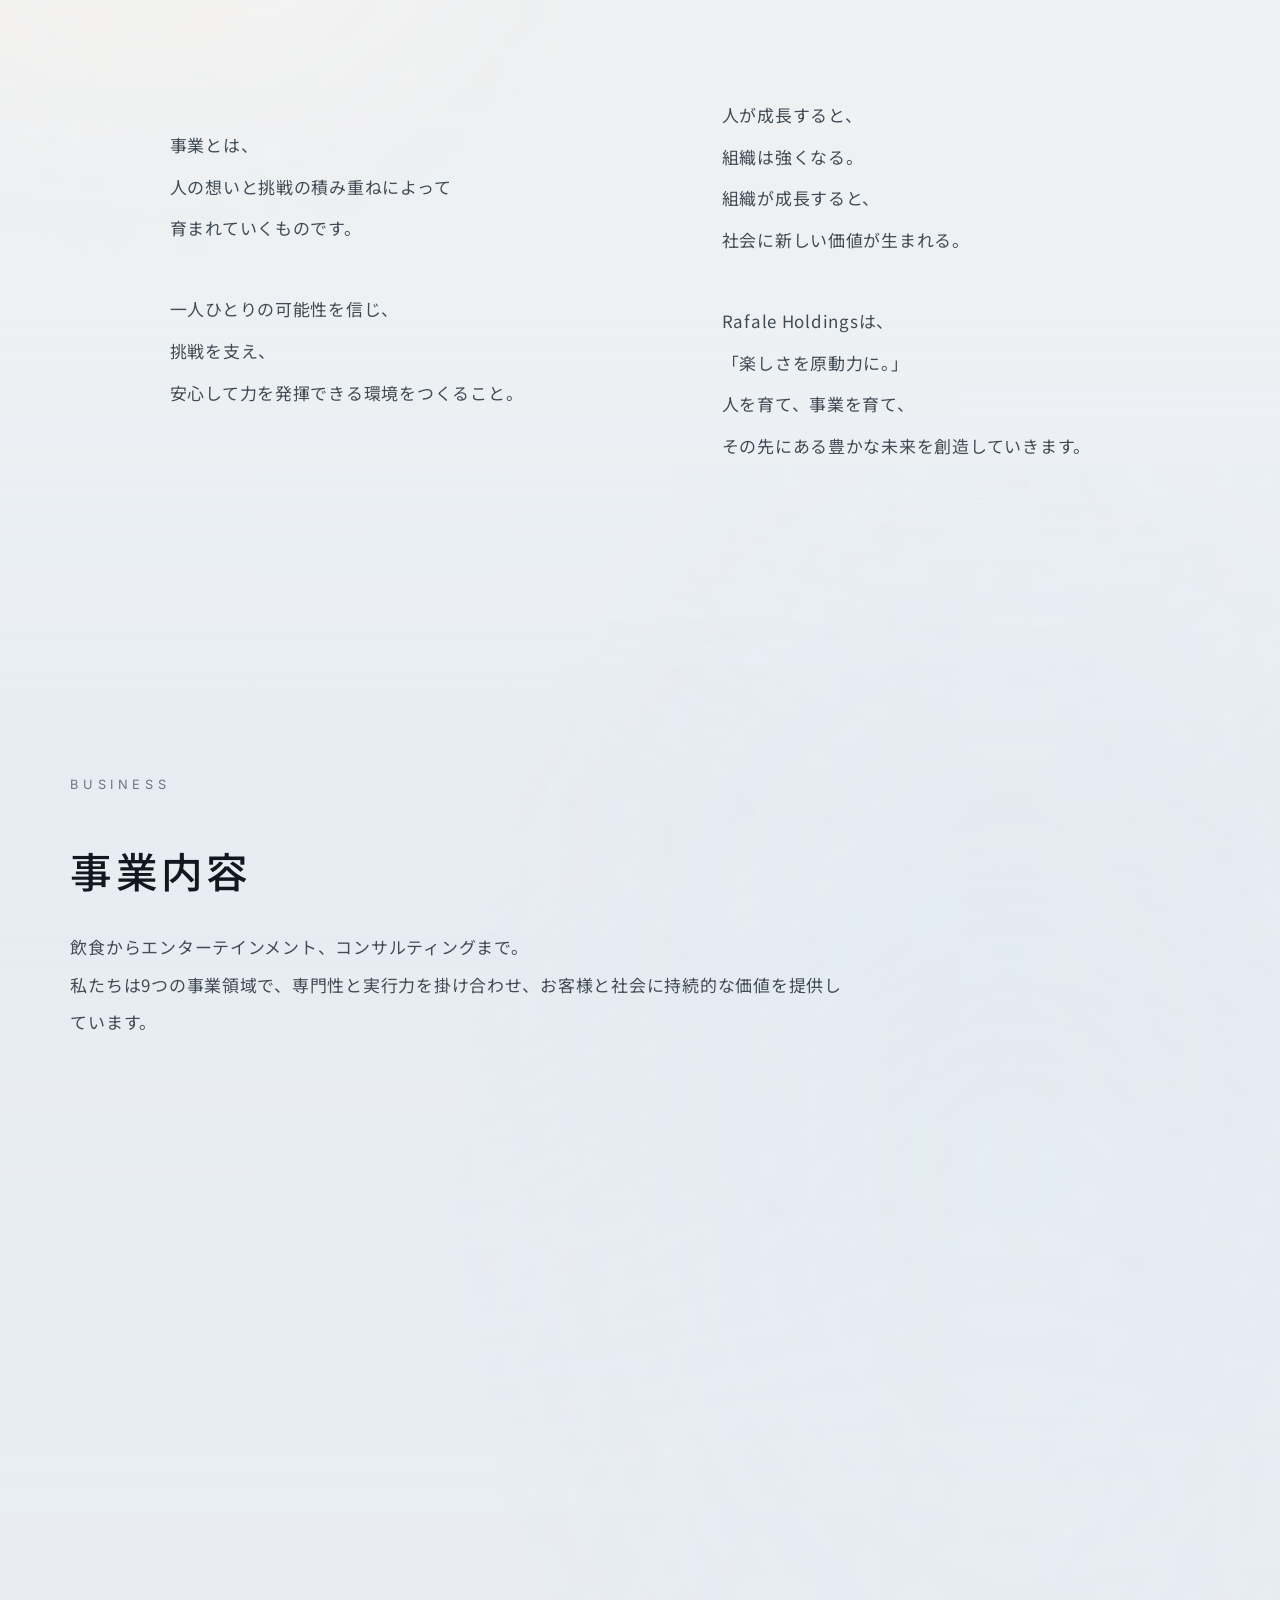
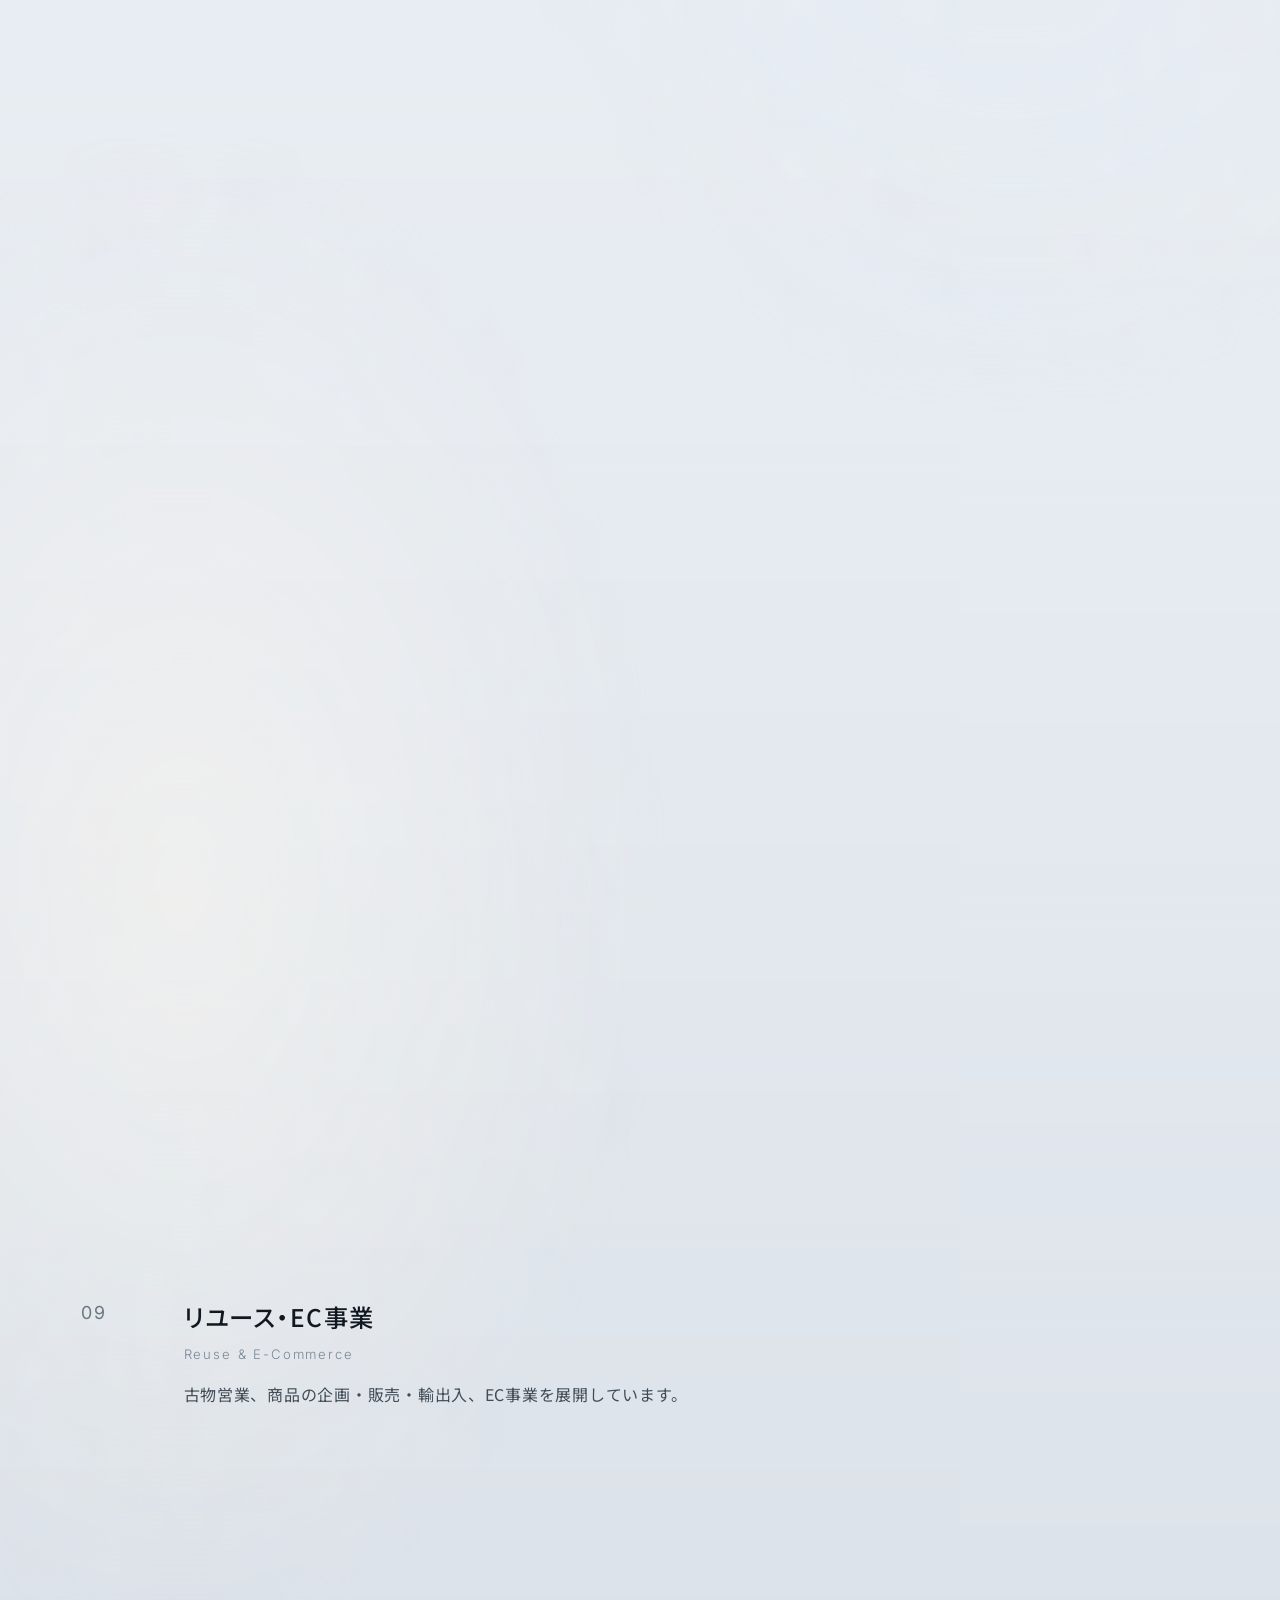
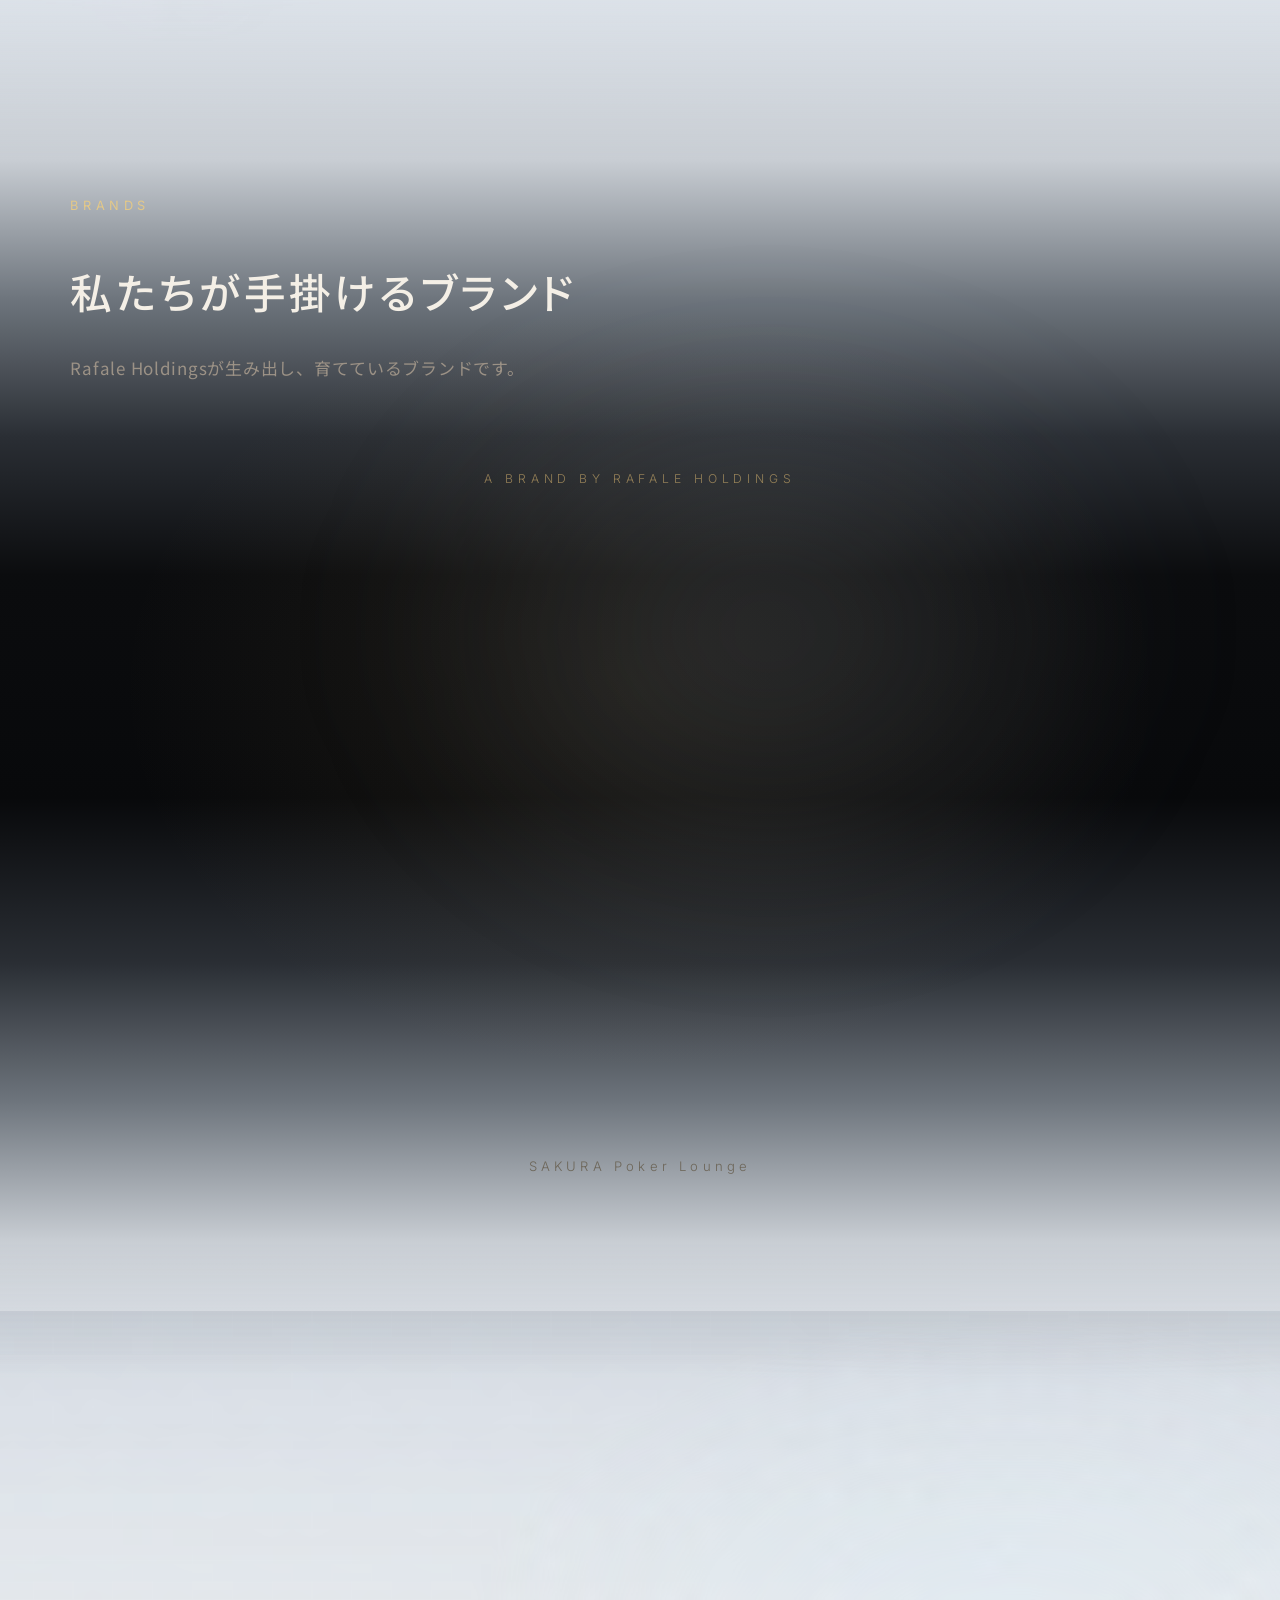
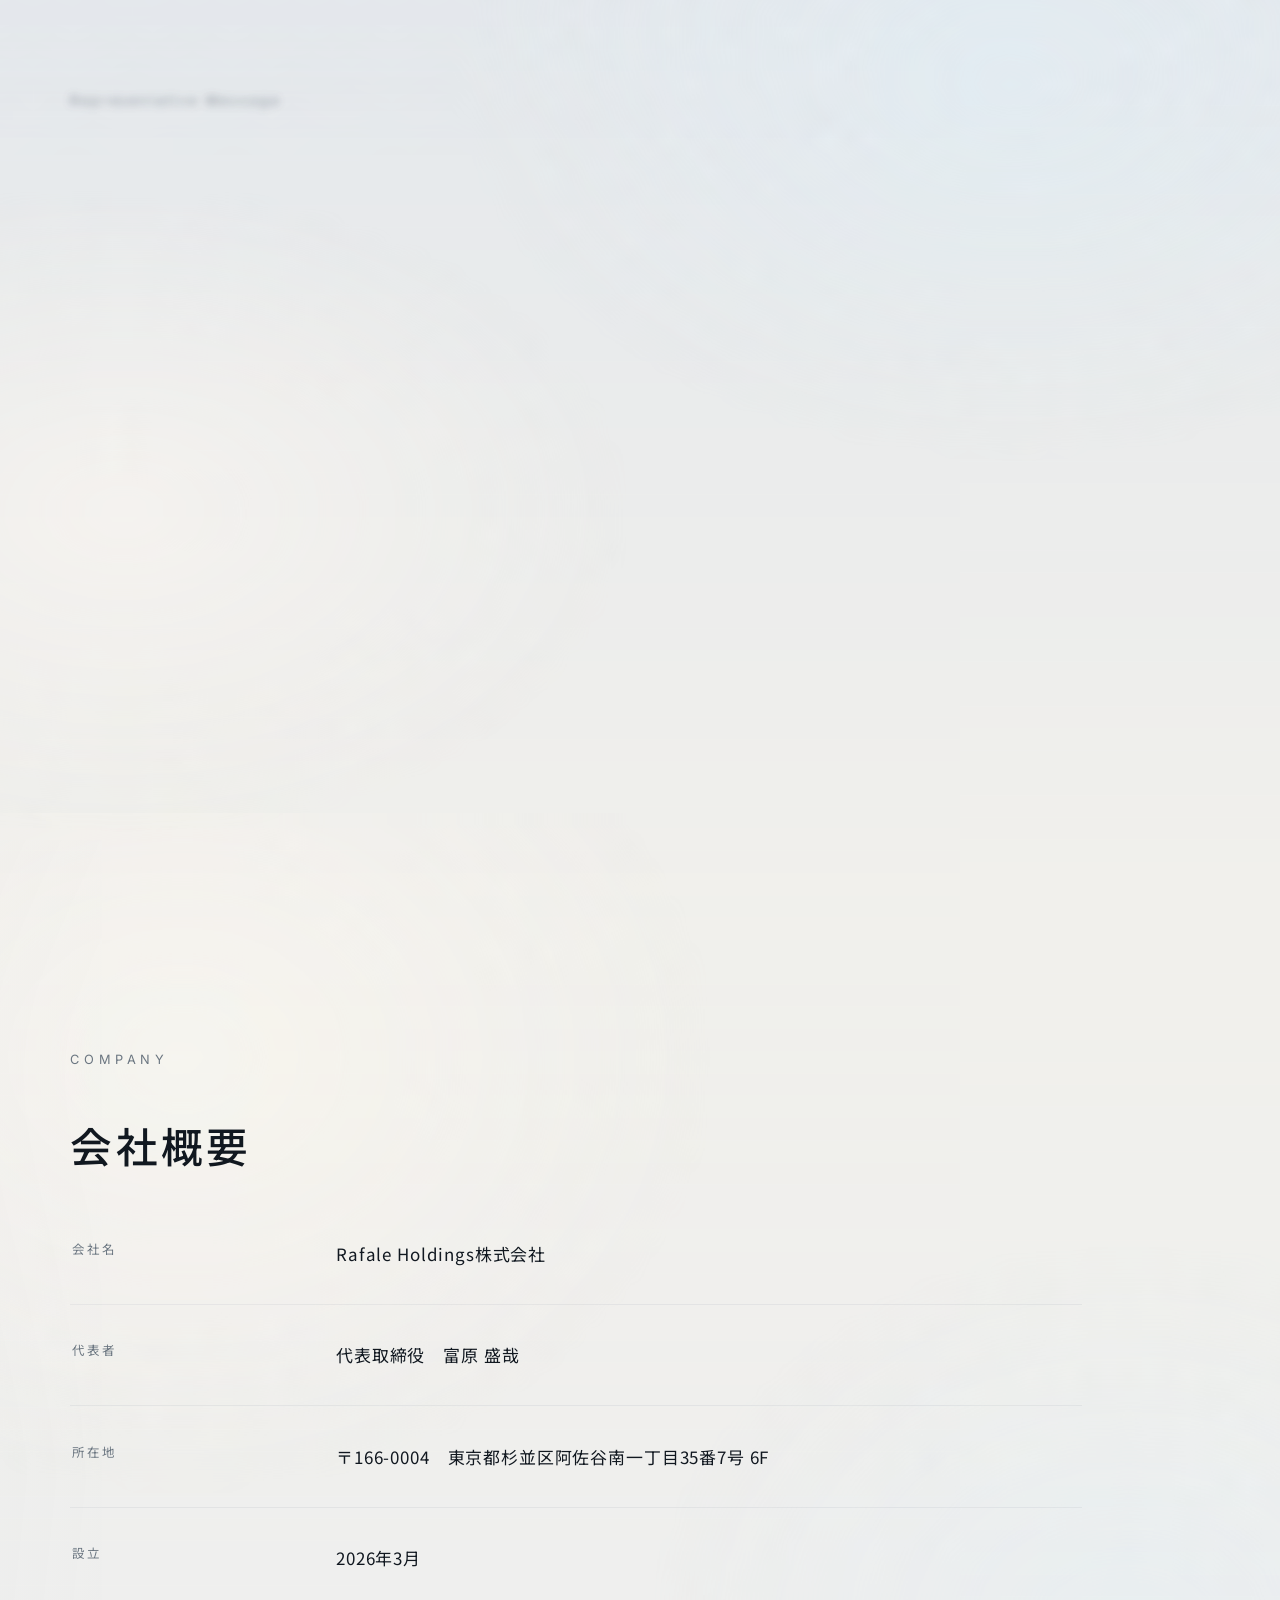
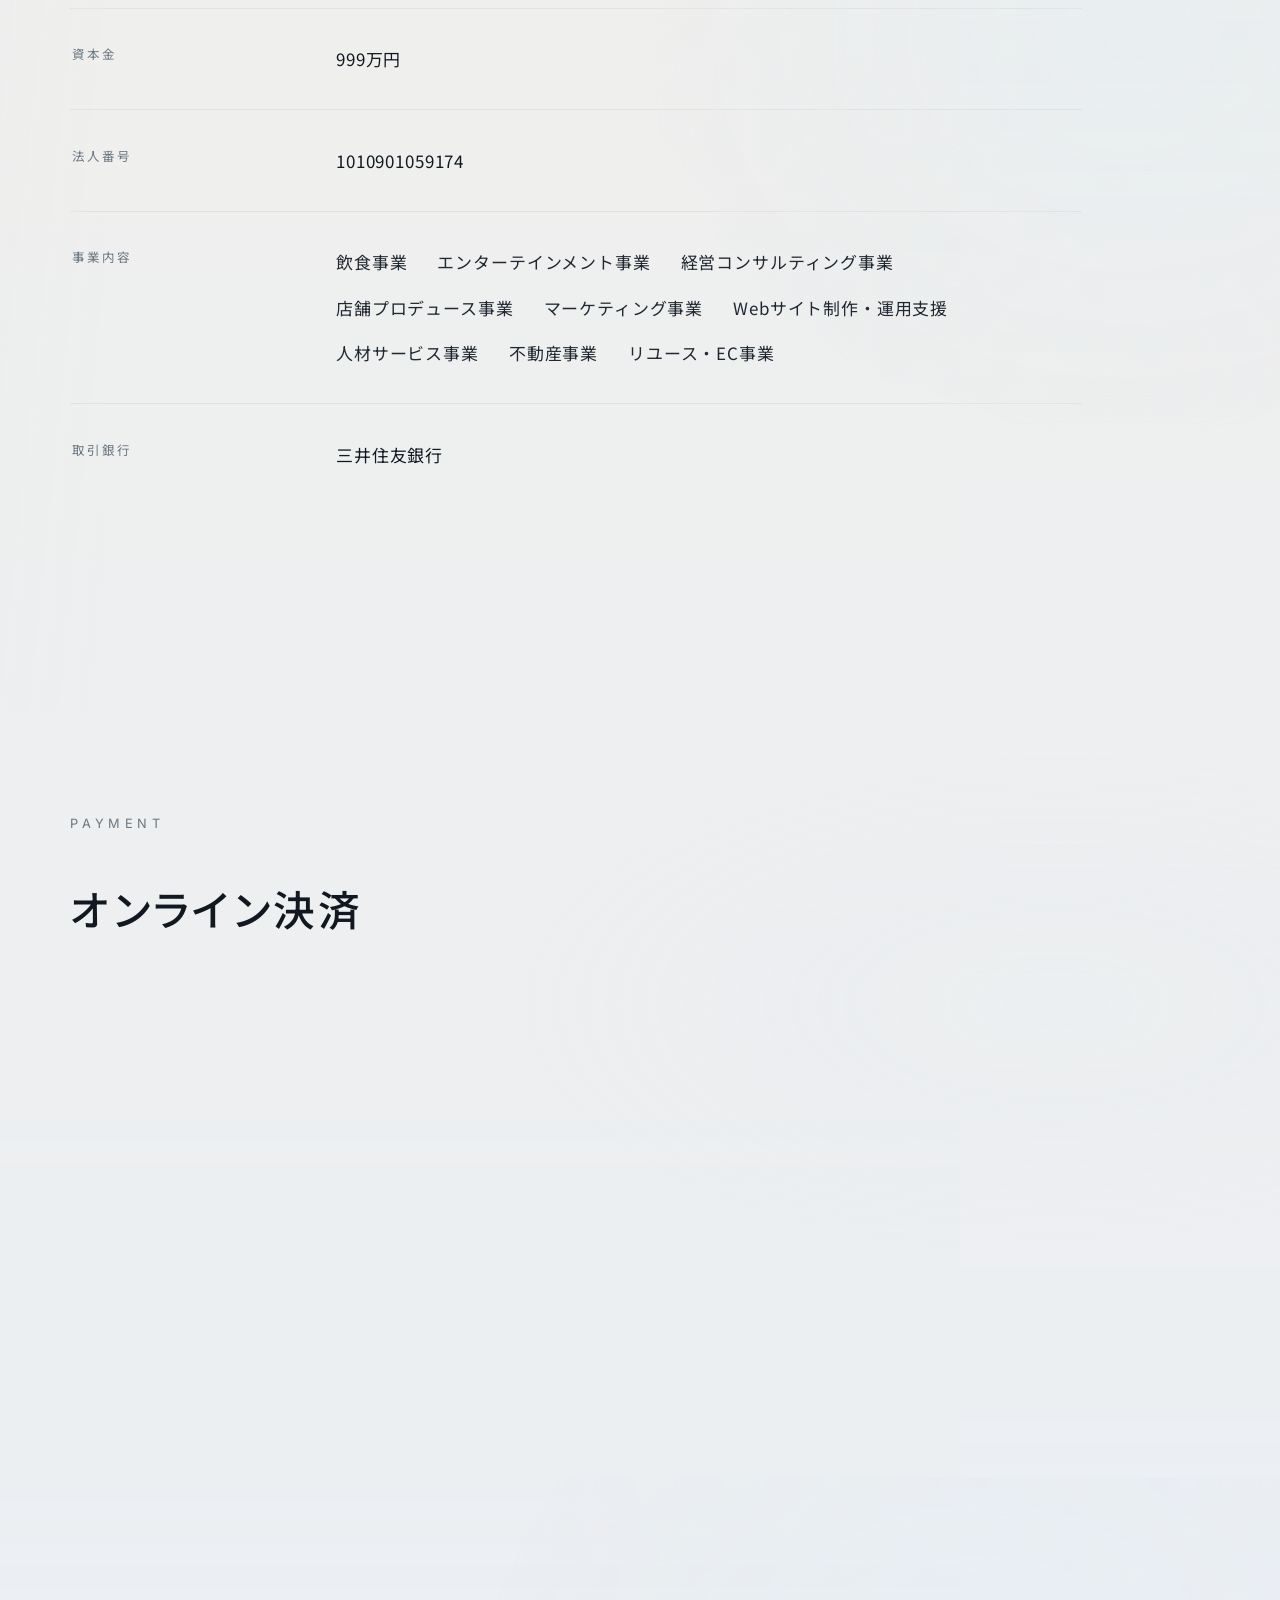
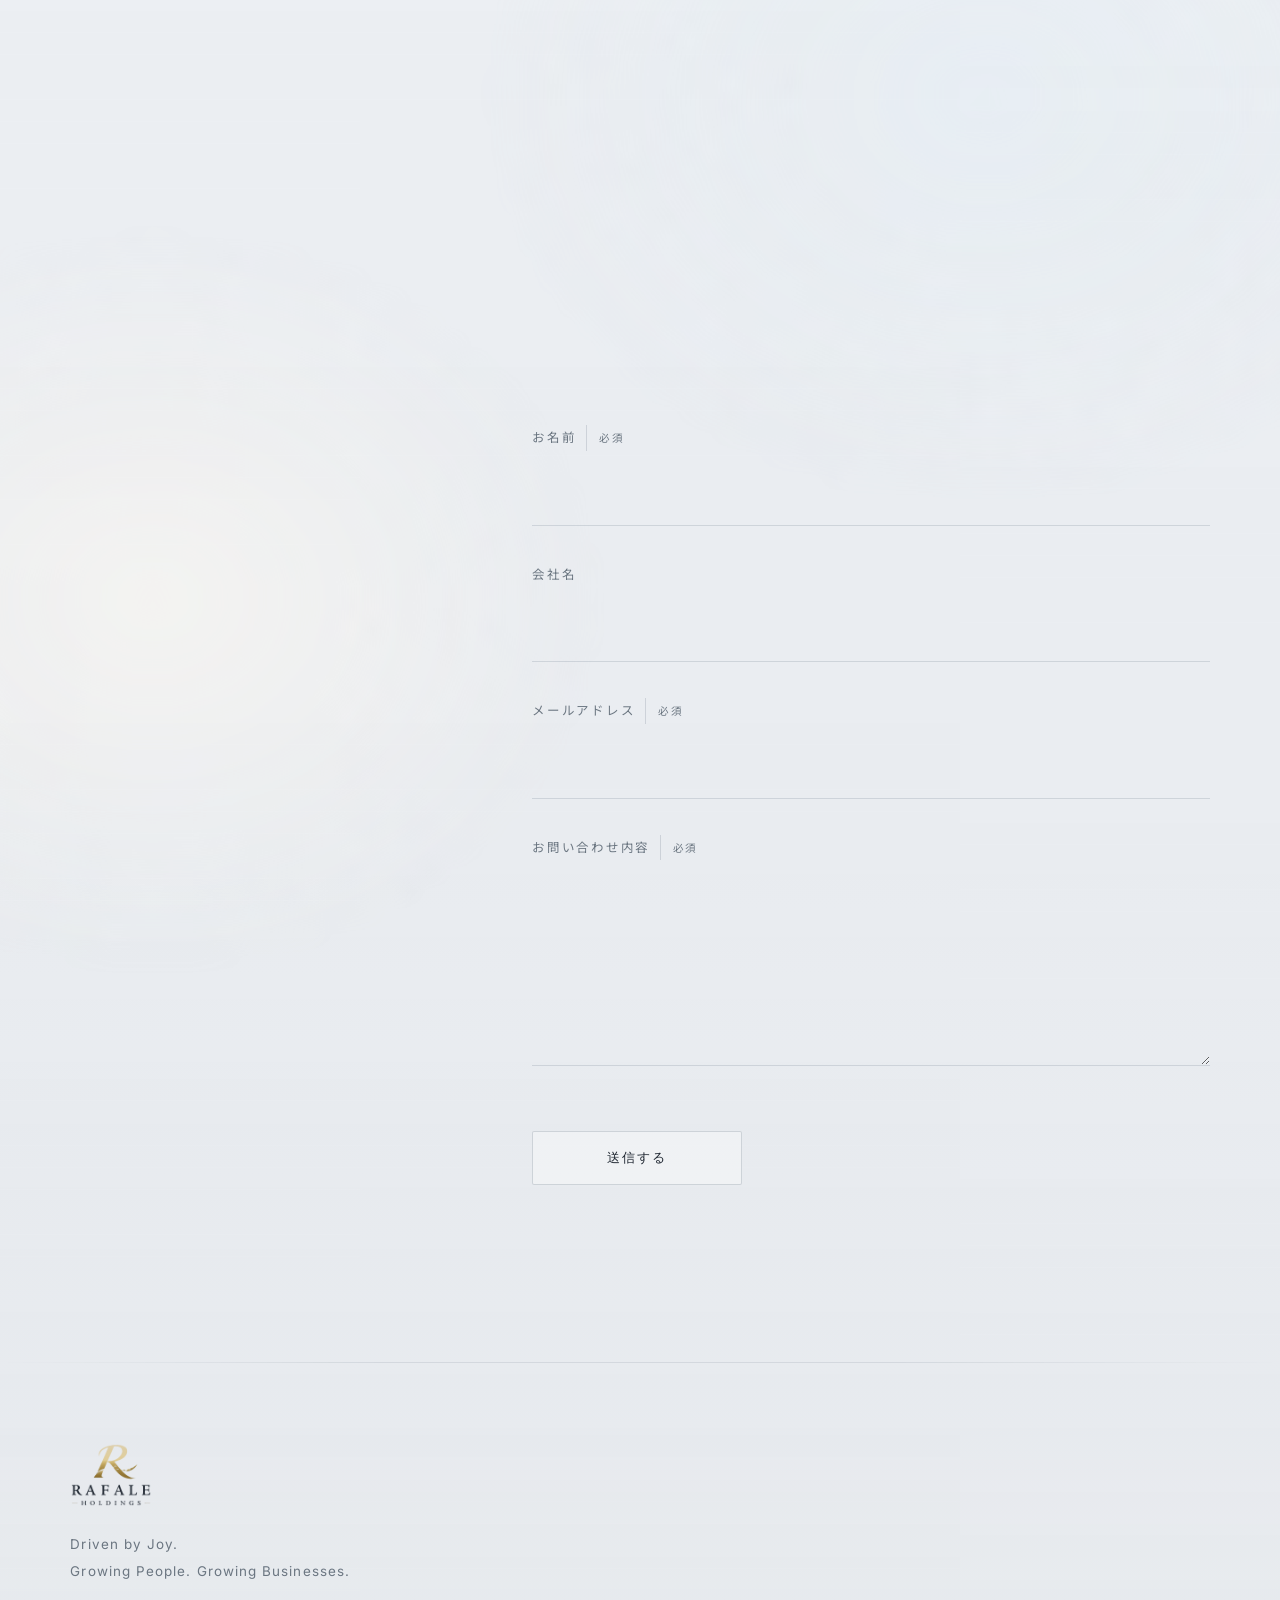
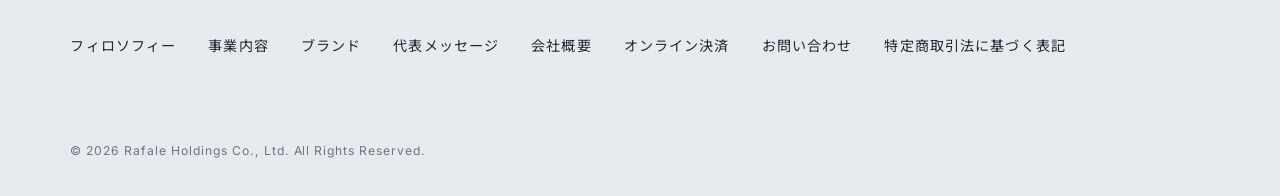
==== commit fb4bddb2: "Stop the scroll from catching on the page's hidden inner scroll area body had become its own scroll " ====
--- a/index.html
+++ b/index.html
@@ -41,7 +41,7 @@
 <link href="https://fonts.googleapis.com/css2?family=Inter:wght@100;200;300;400;500&family=Noto+Sans+JP:wght@200;300;400;500&display=swap" rel="stylesheet">
 <!-- HERO の英語コピー用のサイン書体。1ウェイトのみで軽量。 -->
 <link href="https://fonts.googleapis.com/css2?family=Qwigley&display=swap" rel="stylesheet">
-<link rel="stylesheet" href="css/style.css?v=63">
+<link rel="stylesheet" href="css/style.css?v=64">
 
 <!--
   ============================================================
--- a/css/style.css
+++ b/css/style.css
@@ -104,6 +104,21 @@
   letter-spacing: 0.045em;
   overflow-x: hidden;
   -webkit-font-smoothing: antialiased;
+}
+/* body を「スクロールできる箱」にしない。
+   html が overflow-x: clip のとき、body の overflow-x: hidden は画面全体へは
+   引き継がれず body 自身に掛かる。すると縦は自動的に auto 扱いになり、
+   body がページとは別のスクロール領域になる。そこへ最下部の光
+   （#contact .sec-light ― 下へ 40% ずらしてある）が 200〜300px はみ出すため、
+   body の中に「隠れた縦スクロール」ができていた。ホイールや指の操作は
+   まずそちらに吸われ、使い切ったところで止まる ―― これがトップから下へ
+   スクロールしたときに必ず起きる引っかかりの原因だった。
+   clip は切るだけでスクロール領域を作らないので、見た目はそのままに
+   スクロールするのはページ本体だけになる。
+   clip 非対応の環境では html 側の clip も無効で、上の hidden が従来どおり
+   画面全体に引き継がれるため、この問題自体が起きない。 */
+@supports (overflow: clip) {
+  body { overflow: clip; }
 }
 
 img, svg, video { display: block; max-width: 100%; }
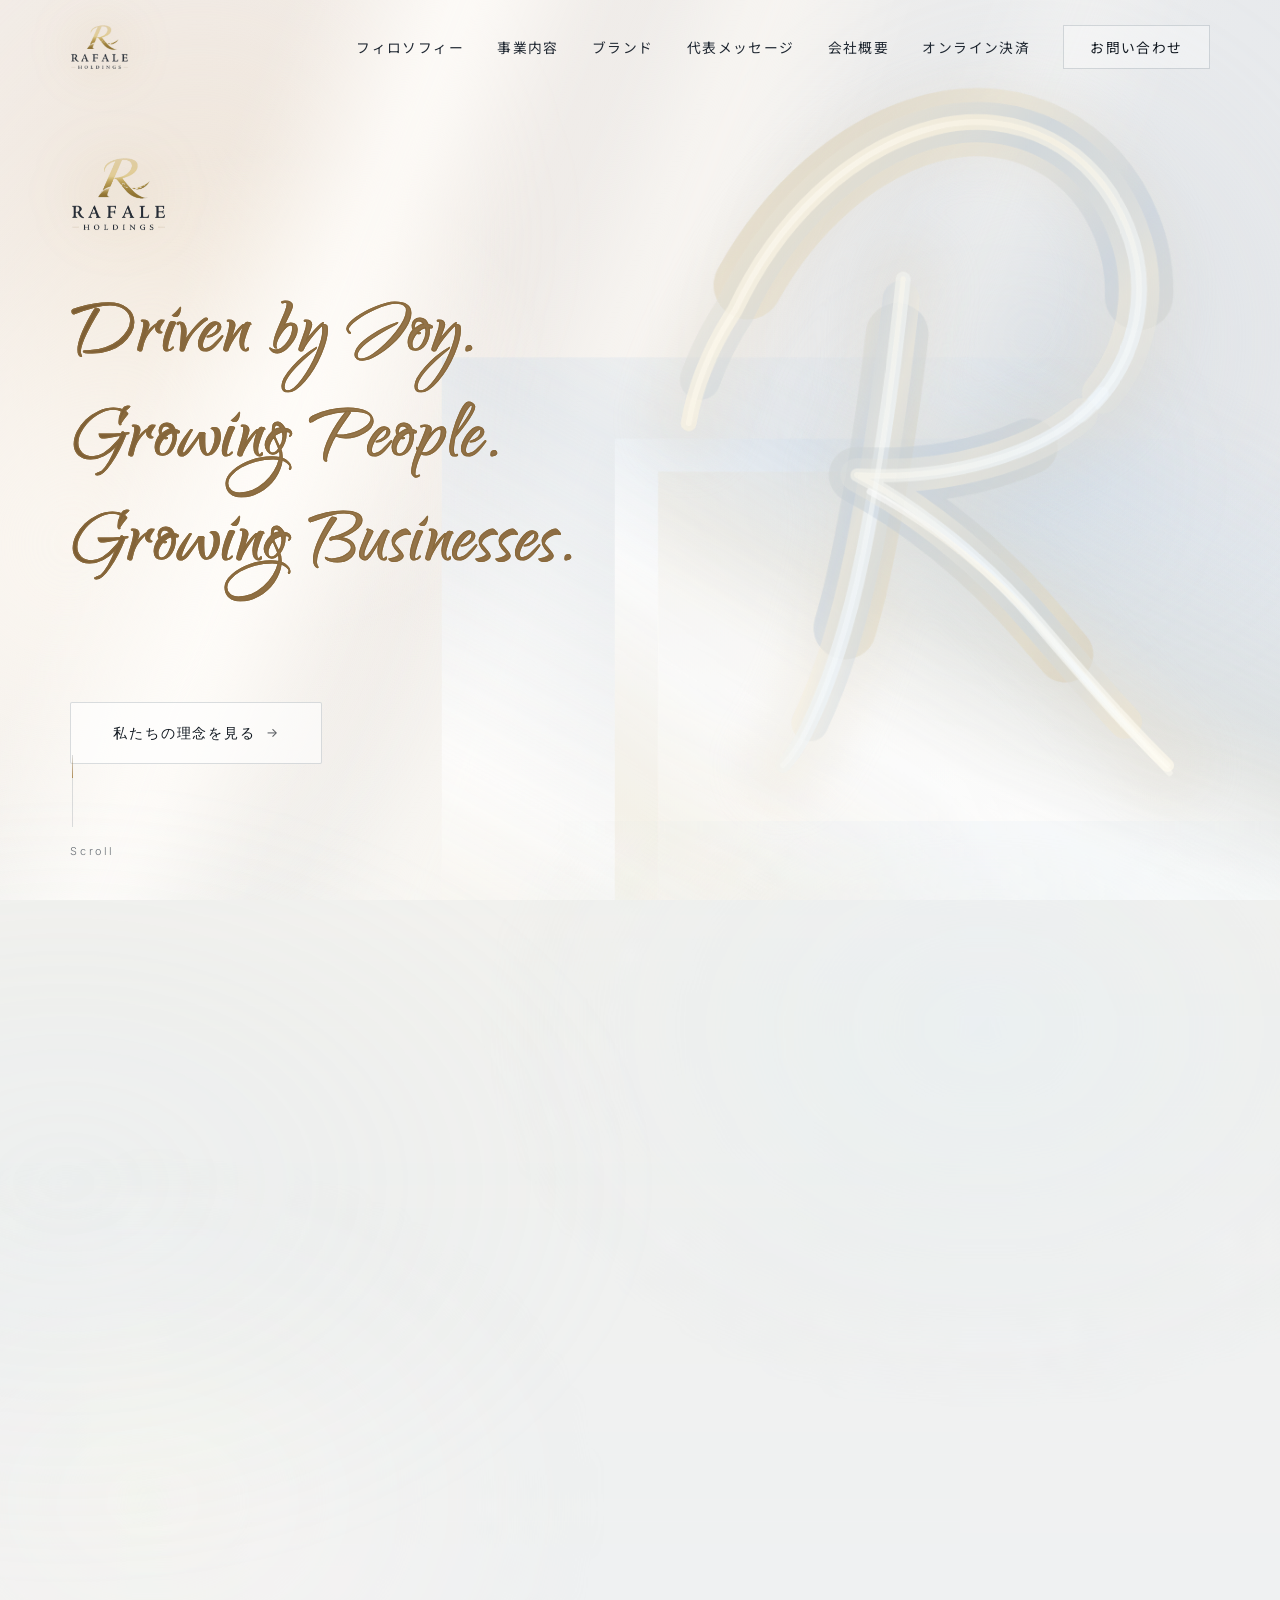
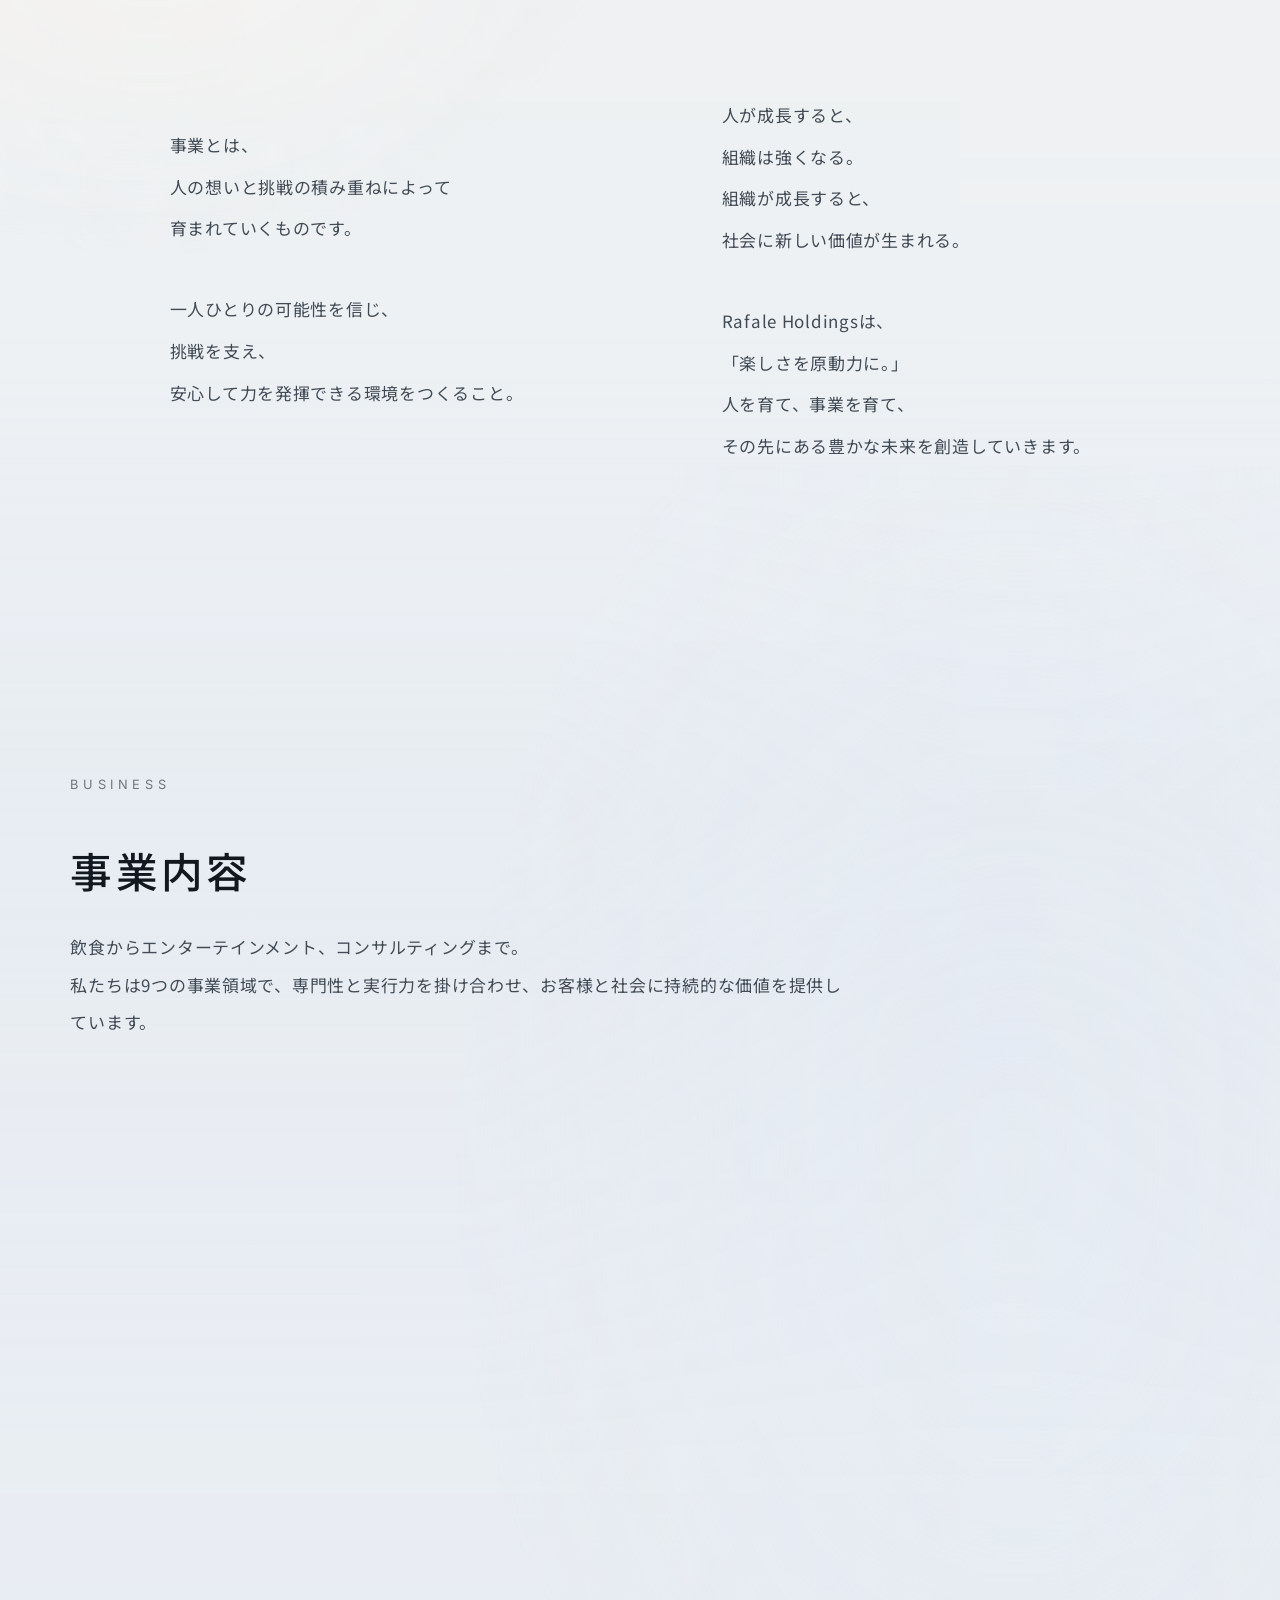
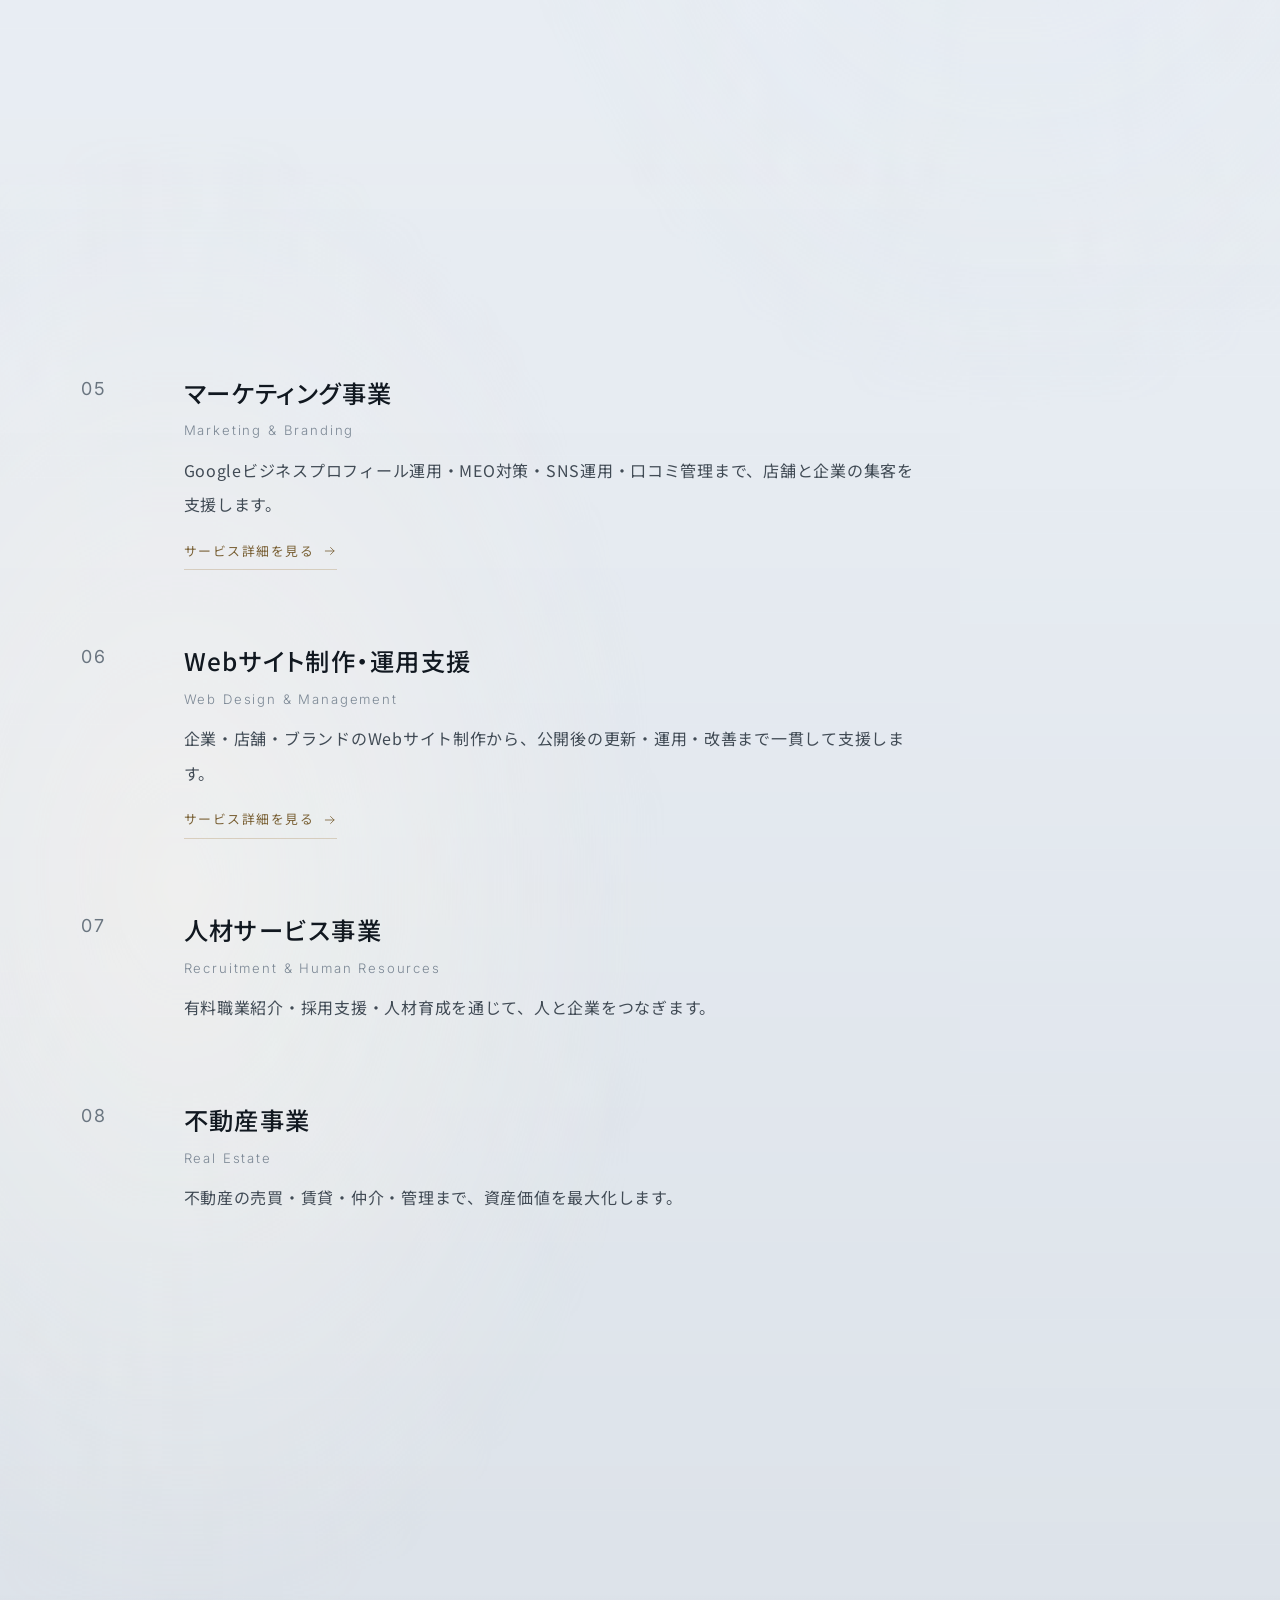
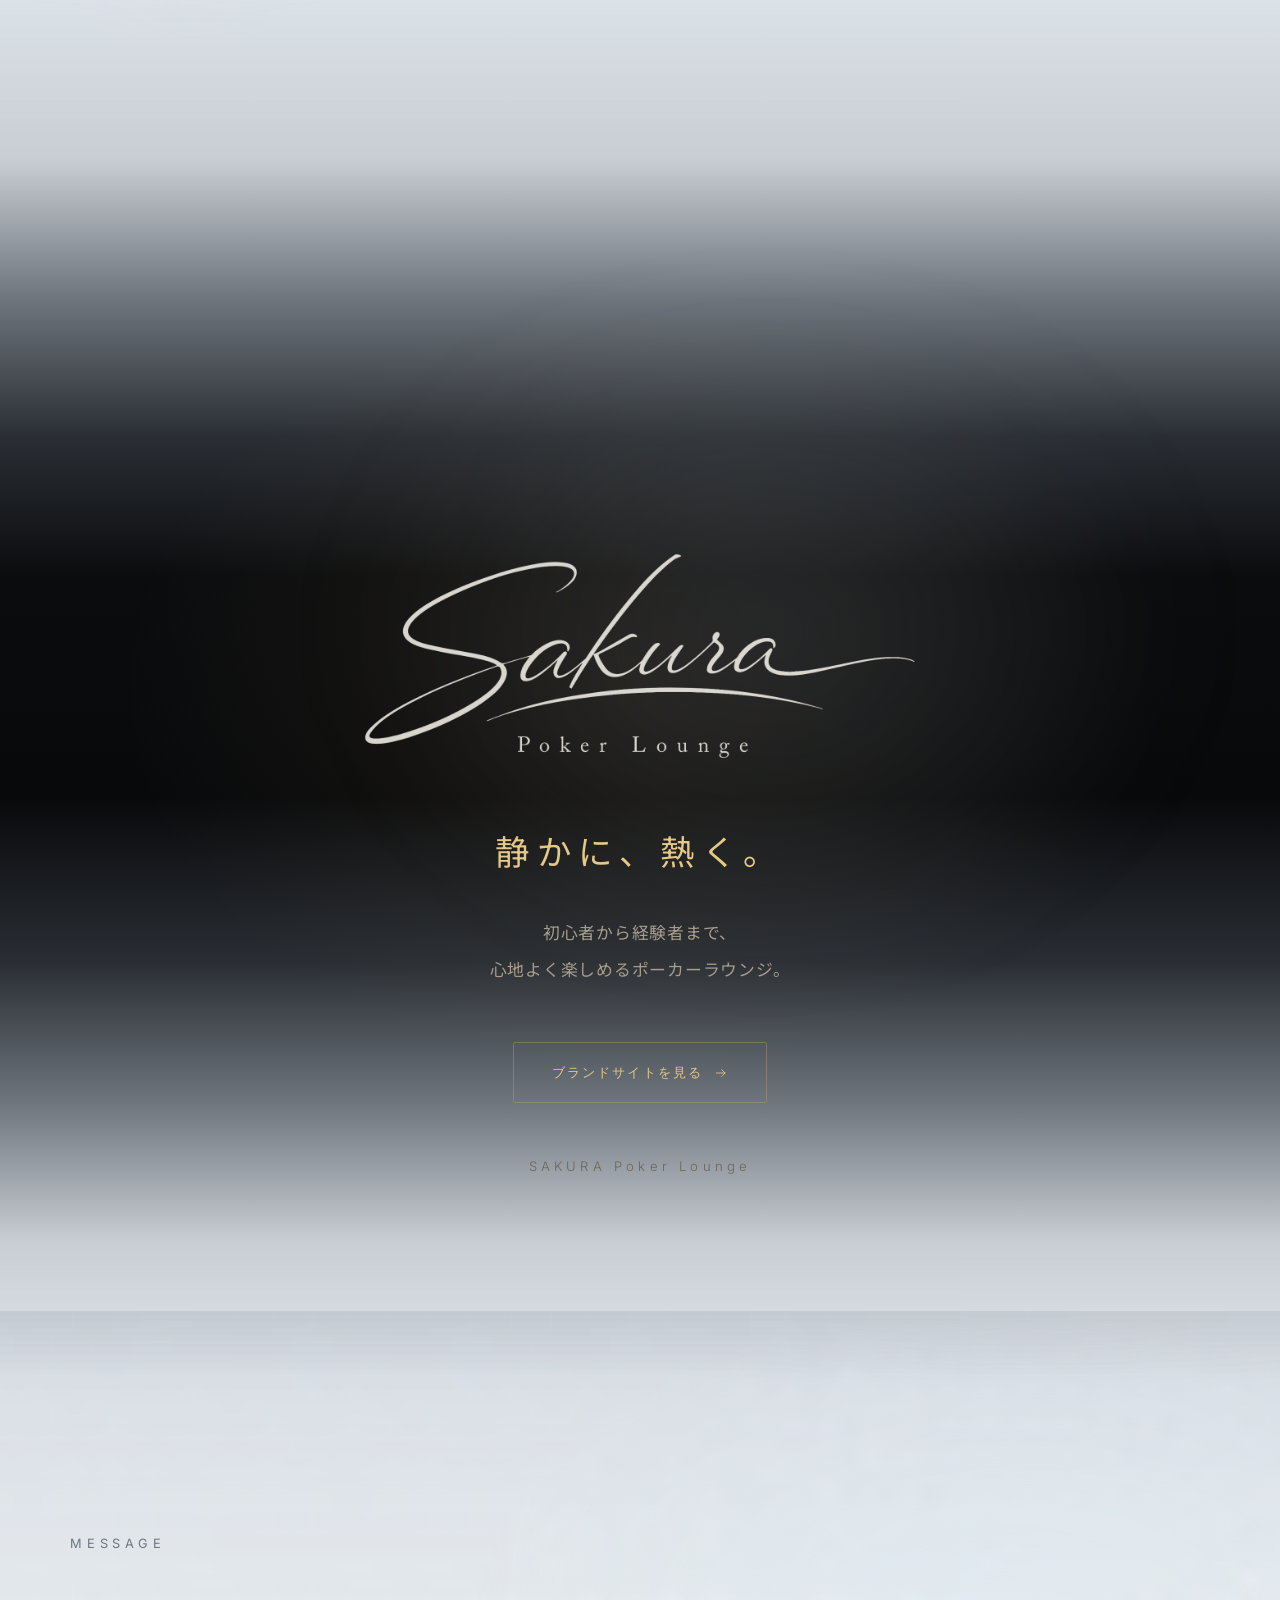
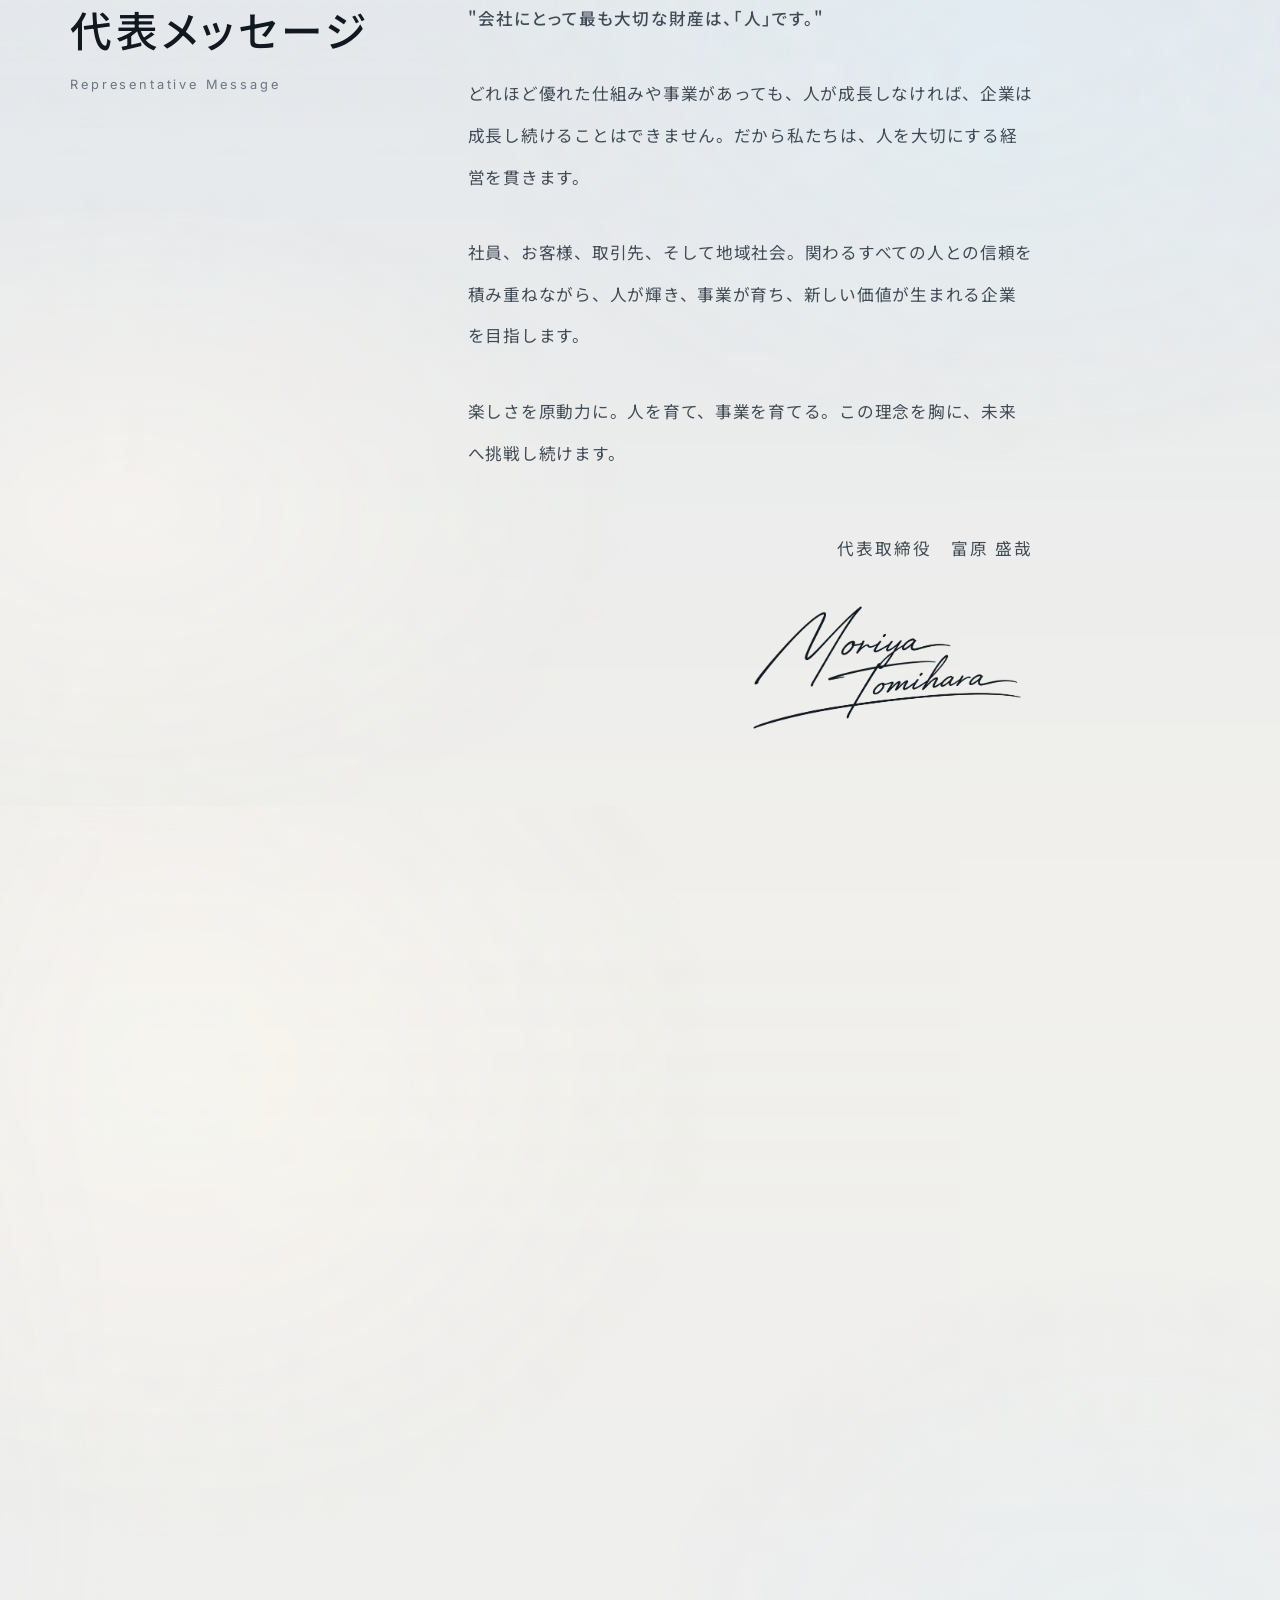
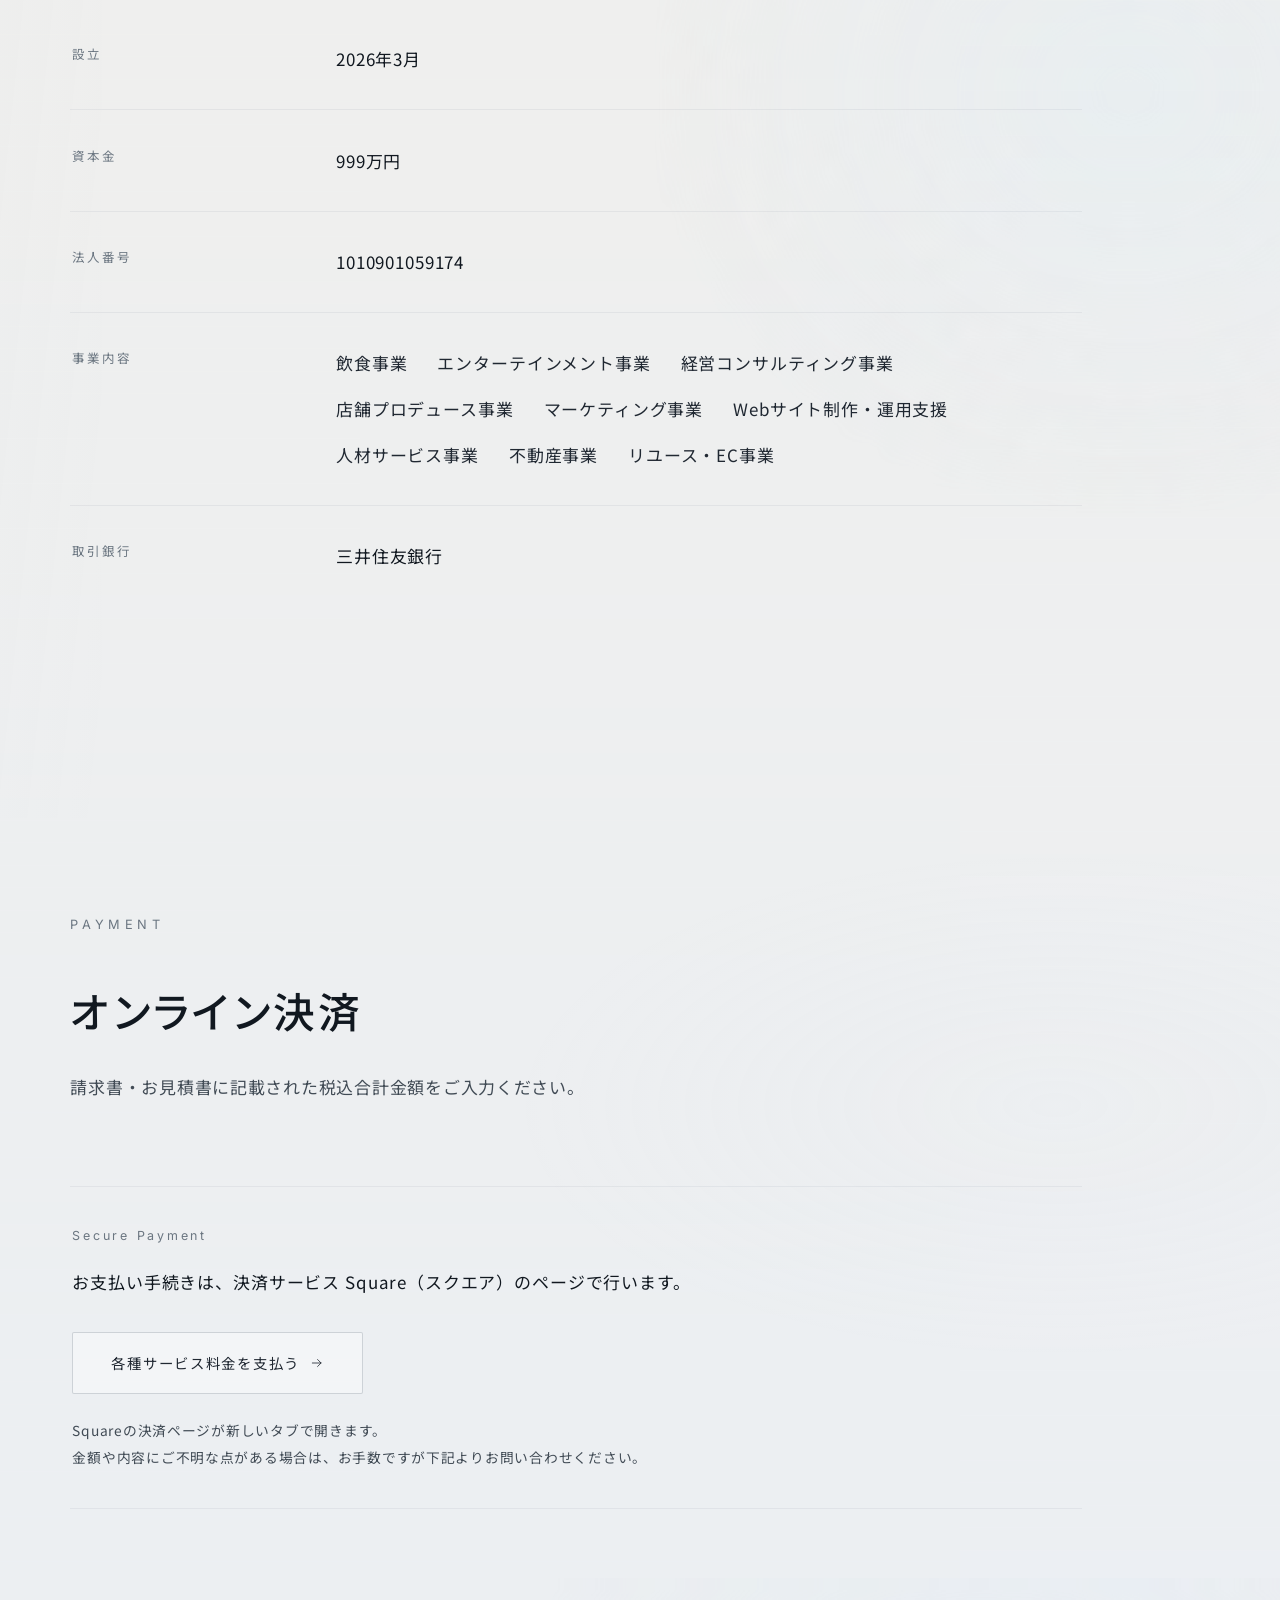
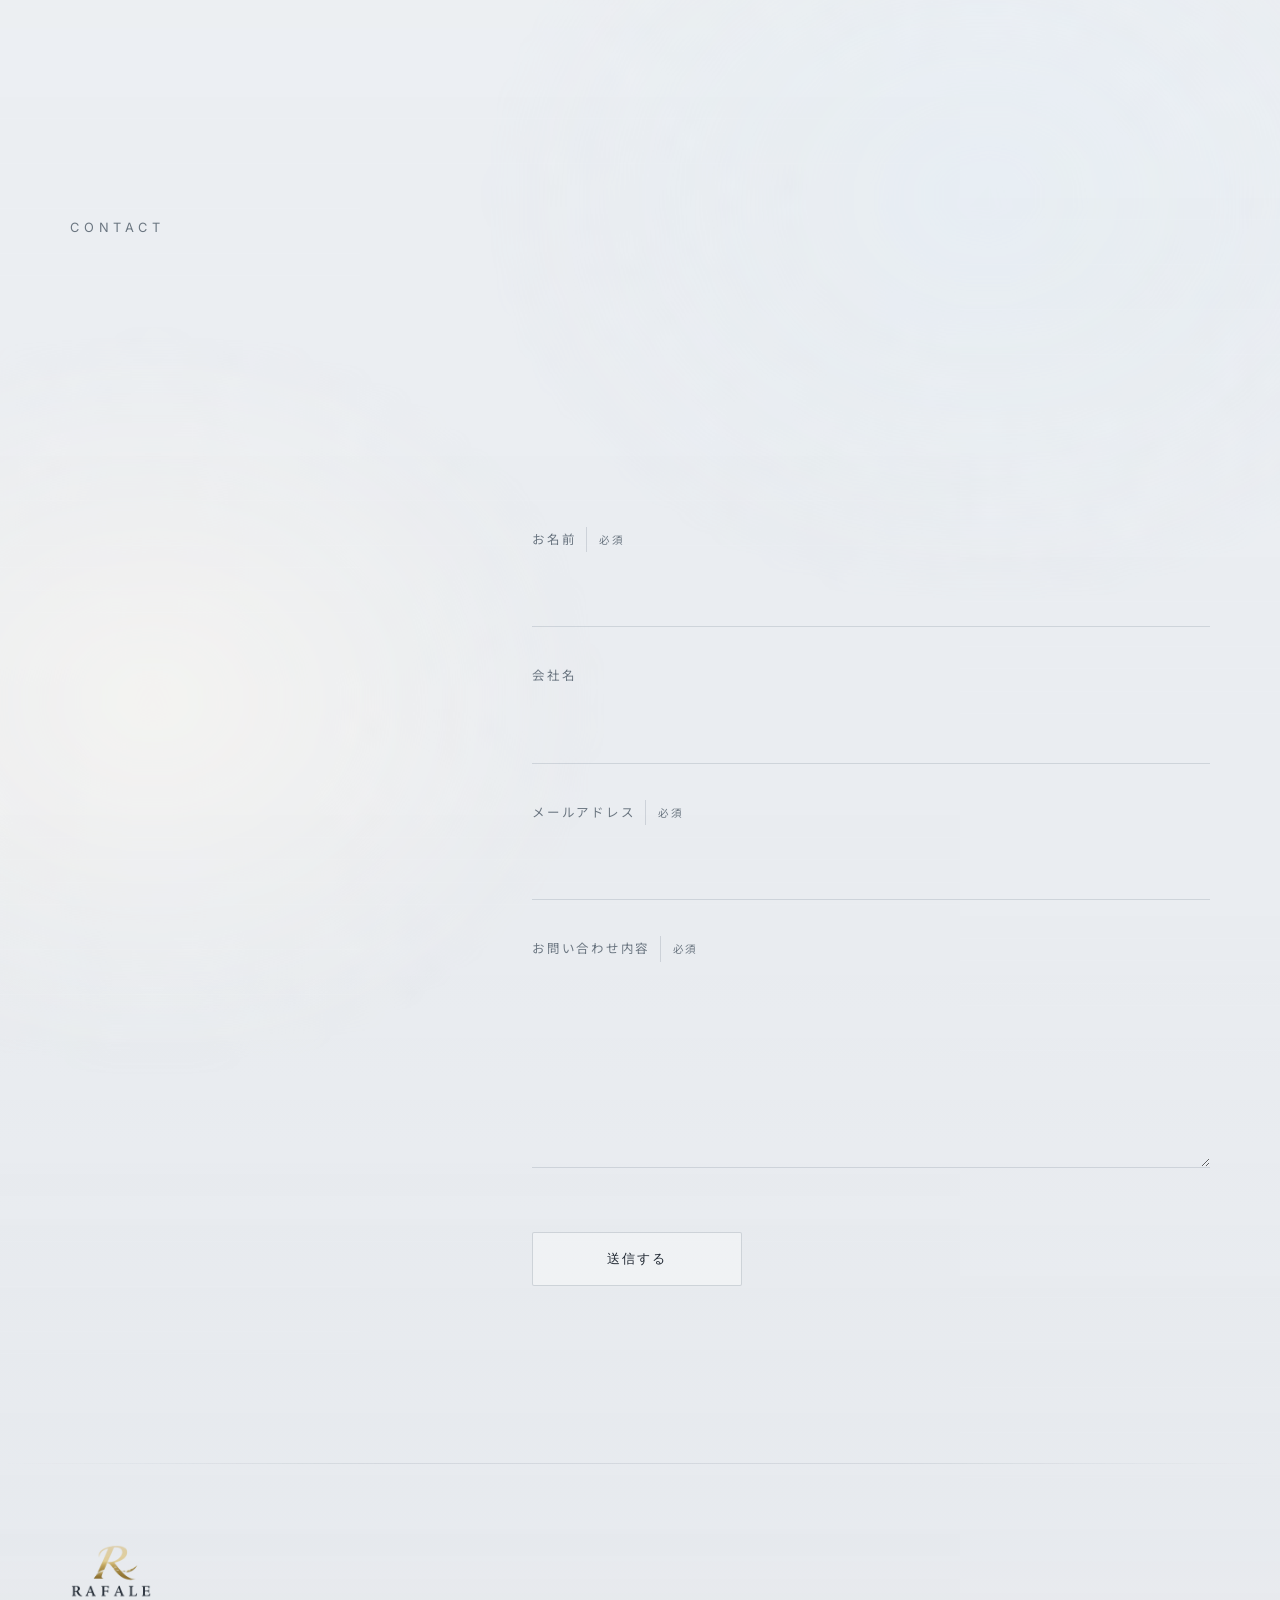
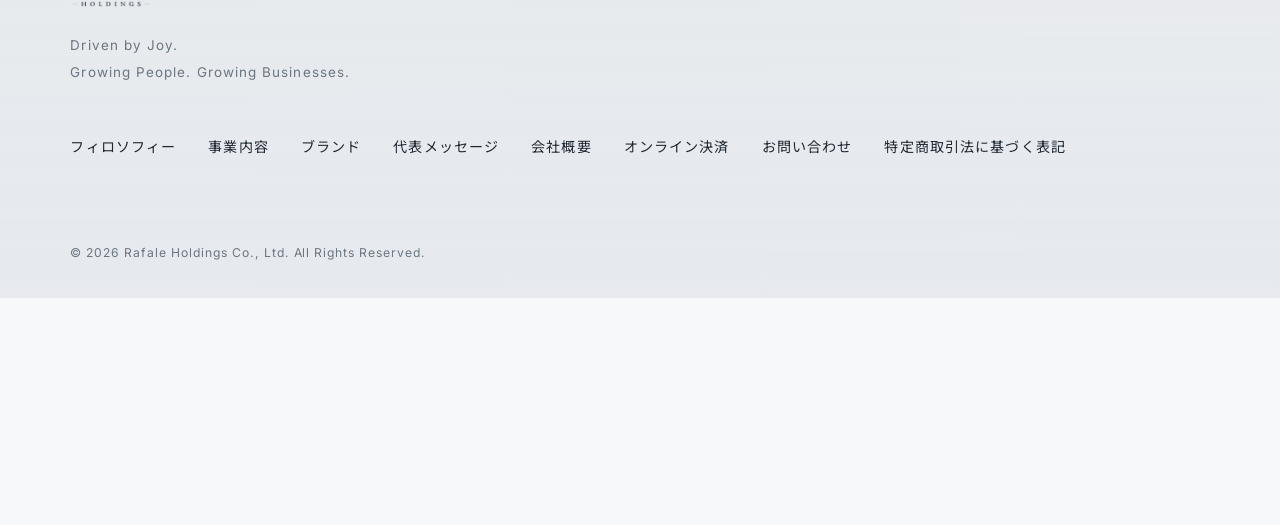
==== commit a9fdef9c: "Add the phone number to COMPANY Co-Authored-By: Claude Opus 5.5 <noreply@anthropic.com> Claude-Sessi" ====
--- a/index.html
+++ b/index.html
@@ -41,7 +41,7 @@
 <link href="https://fonts.googleapis.com/css2?family=Inter:wght@100;200;300;400;500&family=Noto+Sans+JP:wght@200;300;400;500&display=swap" rel="stylesheet">
 <!-- HERO の英語コピー用のサイン書体。1ウェイトのみで軽量。 -->
 <link href="https://fonts.googleapis.com/css2?family=Qwigley&display=swap" rel="stylesheet">
-<link rel="stylesheet" href="css/style.css?v=64">
+<link rel="stylesheet" href="css/style.css?v=65">
 
 <!--
   ============================================================
@@ -572,18 +572,22 @@
           <dd>〒166-0004　東京都杉並区阿佐谷南一丁目35番7号 6F</dd>
         </div>
         <div class="info-row reveal" data-reveal-delay="450">
+          <dt>電話番号</dt>
+          <dd><a href="tel:0363831144">03-6383-1144</a></dd>
+        </div>
+        <div class="info-row reveal" data-reveal-delay="530">
           <dt>設立</dt>
           <dd>2026年3月</dd>
         </div>
-        <div class="info-row reveal" data-reveal-delay="530">
+        <div class="info-row reveal" data-reveal-delay="610">
           <dt>資本金</dt>
           <dd>999万円</dd>
         </div>
-        <div class="info-row reveal" data-reveal-delay="610">
+        <div class="info-row reveal" data-reveal-delay="690">
           <dt>法人番号</dt>
           <dd>1010901059174</dd>
         </div>
-        <div class="info-row reveal" data-reveal-delay="690">
+        <div class="info-row reveal" data-reveal-delay="770">
           <dt>事業内容</dt>
           <dd>
             <ul class="info-list-inline">
@@ -599,7 +603,7 @@
             </ul>
           </dd>
         </div>
-        <div class="info-row reveal" data-reveal-delay="770">
+        <div class="info-row reveal" data-reveal-delay="850">
           <dt>取引銀行</dt>
           <dd>三井住友銀行</dd>
         </div>
--- a/css/style.css
+++ b/css/style.css
@@ -1633,6 +1633,9 @@
   font-size: clamp(0.98rem, 1.7vw, 1.06rem); line-height: 2.1;
   color: var(--ink); font-weight: 400; letter-spacing: 0.05em;
 }
+/* 電話番号などのリンクは CONTACT（.contact-info-row a）と同じ細い下線で示す */
+.info-row dd a { border-bottom: 1px solid rgba(30, 50, 70, 0.2); transition: border-color 0.5s var(--ease), color 0.5s var(--ease); }
+.info-row dd a:hover { color: #4E7FA4; border-color: #4E7FA4; }
 .info-list-inline { display: flex; flex-wrap: wrap; gap: 10px 30px; }
 .info-list-inline li { color: var(--ink-2); }
 
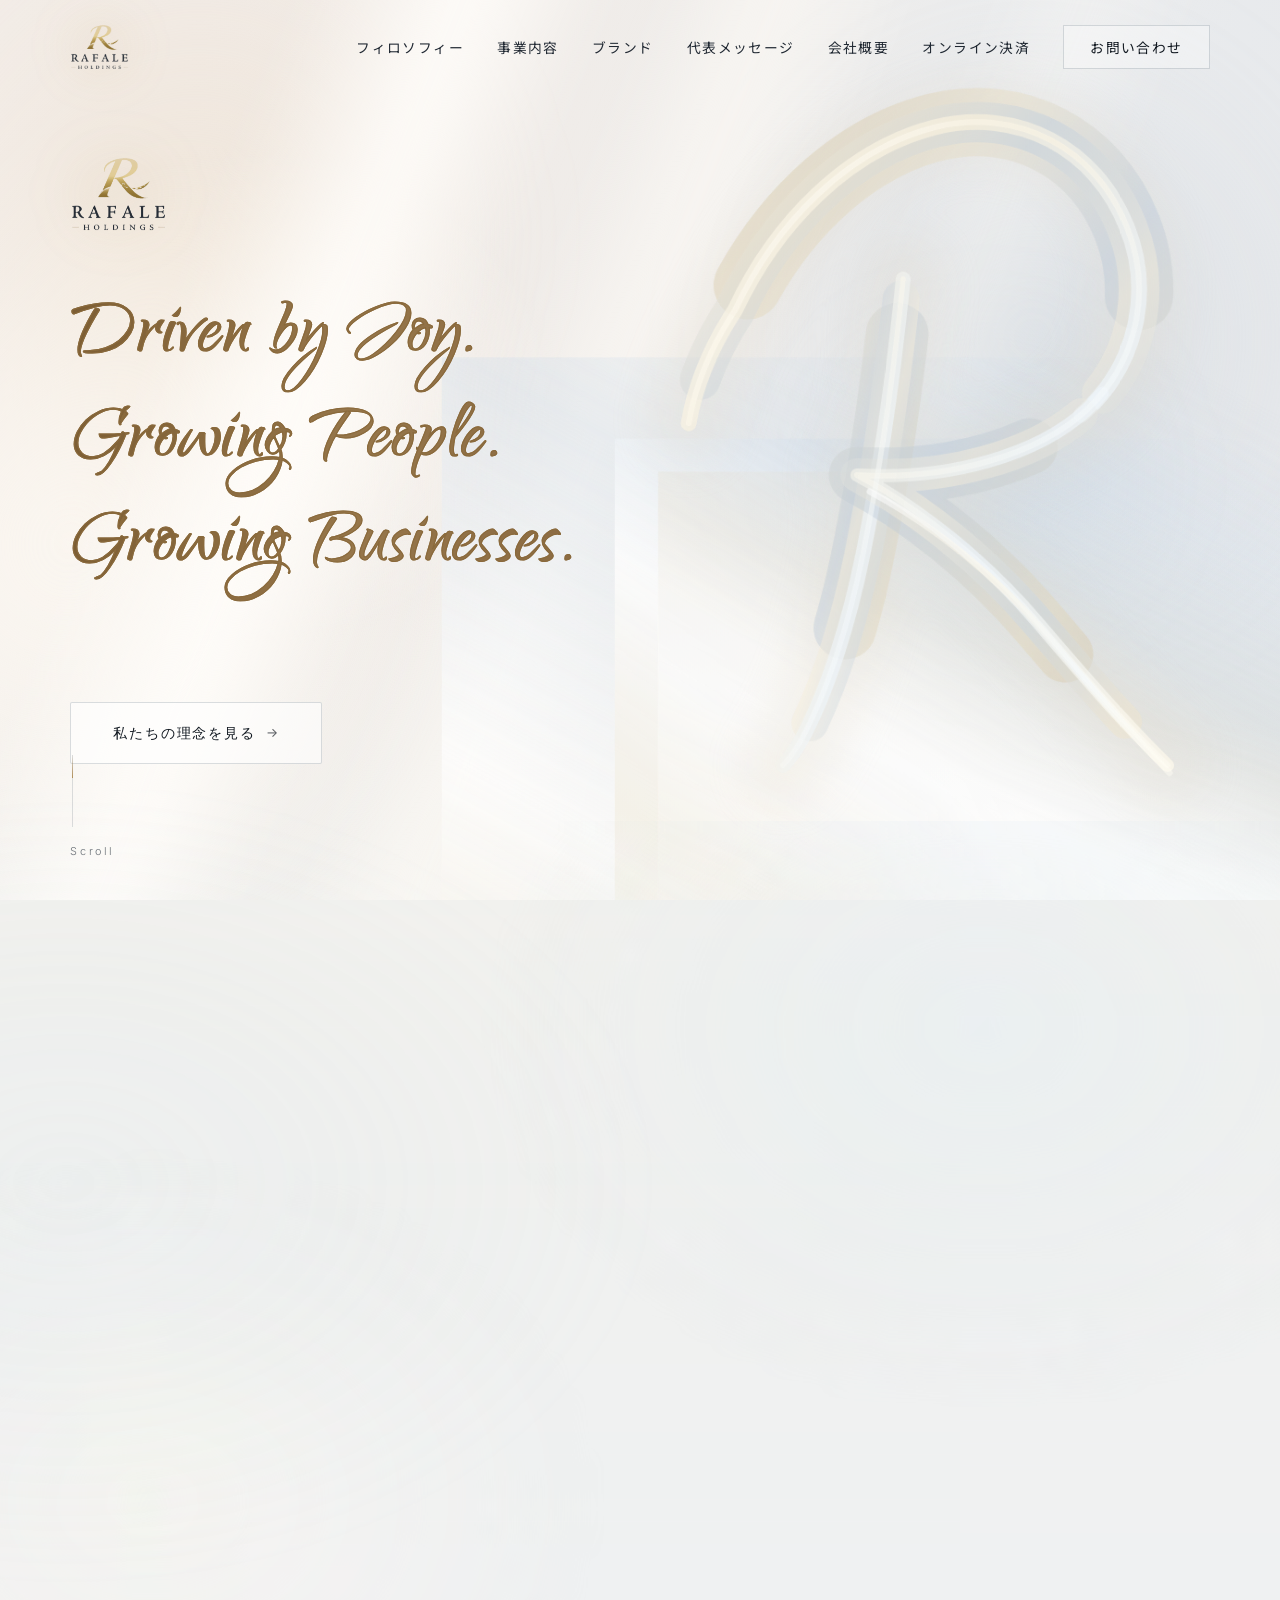
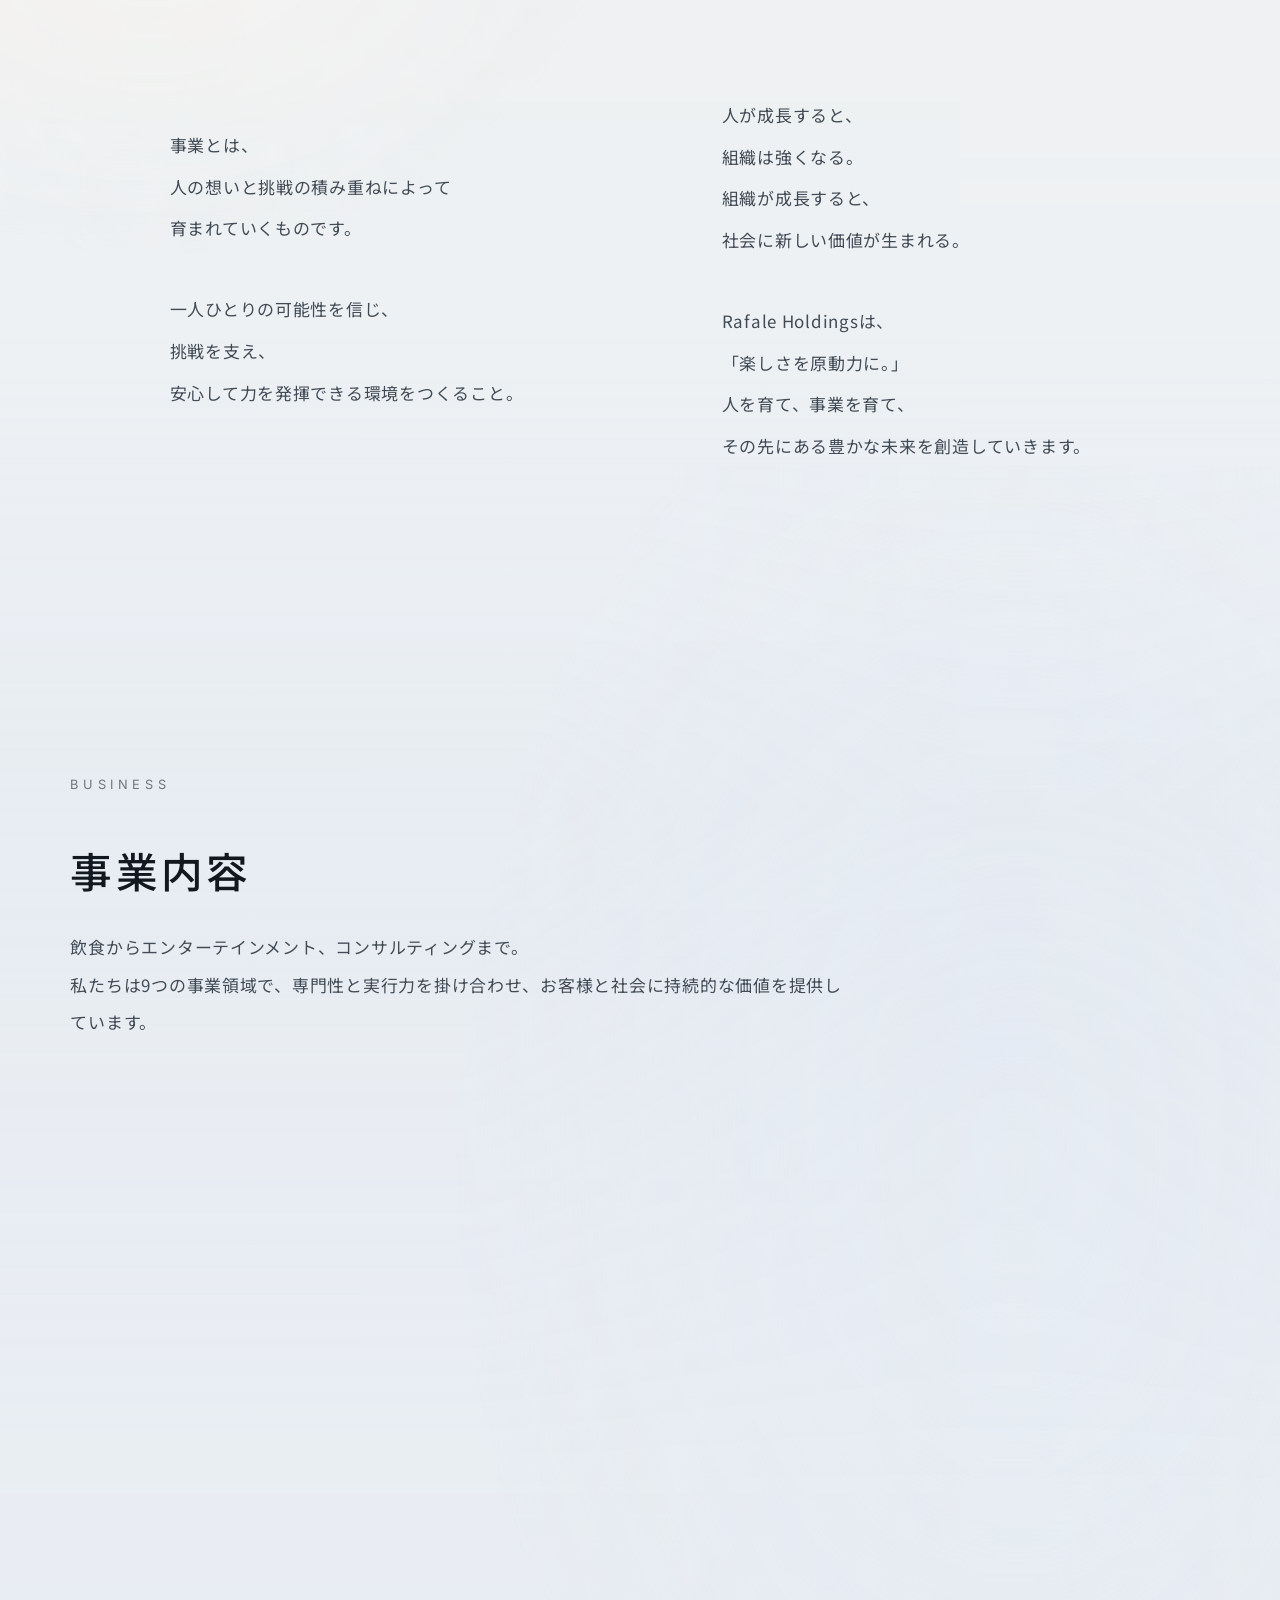
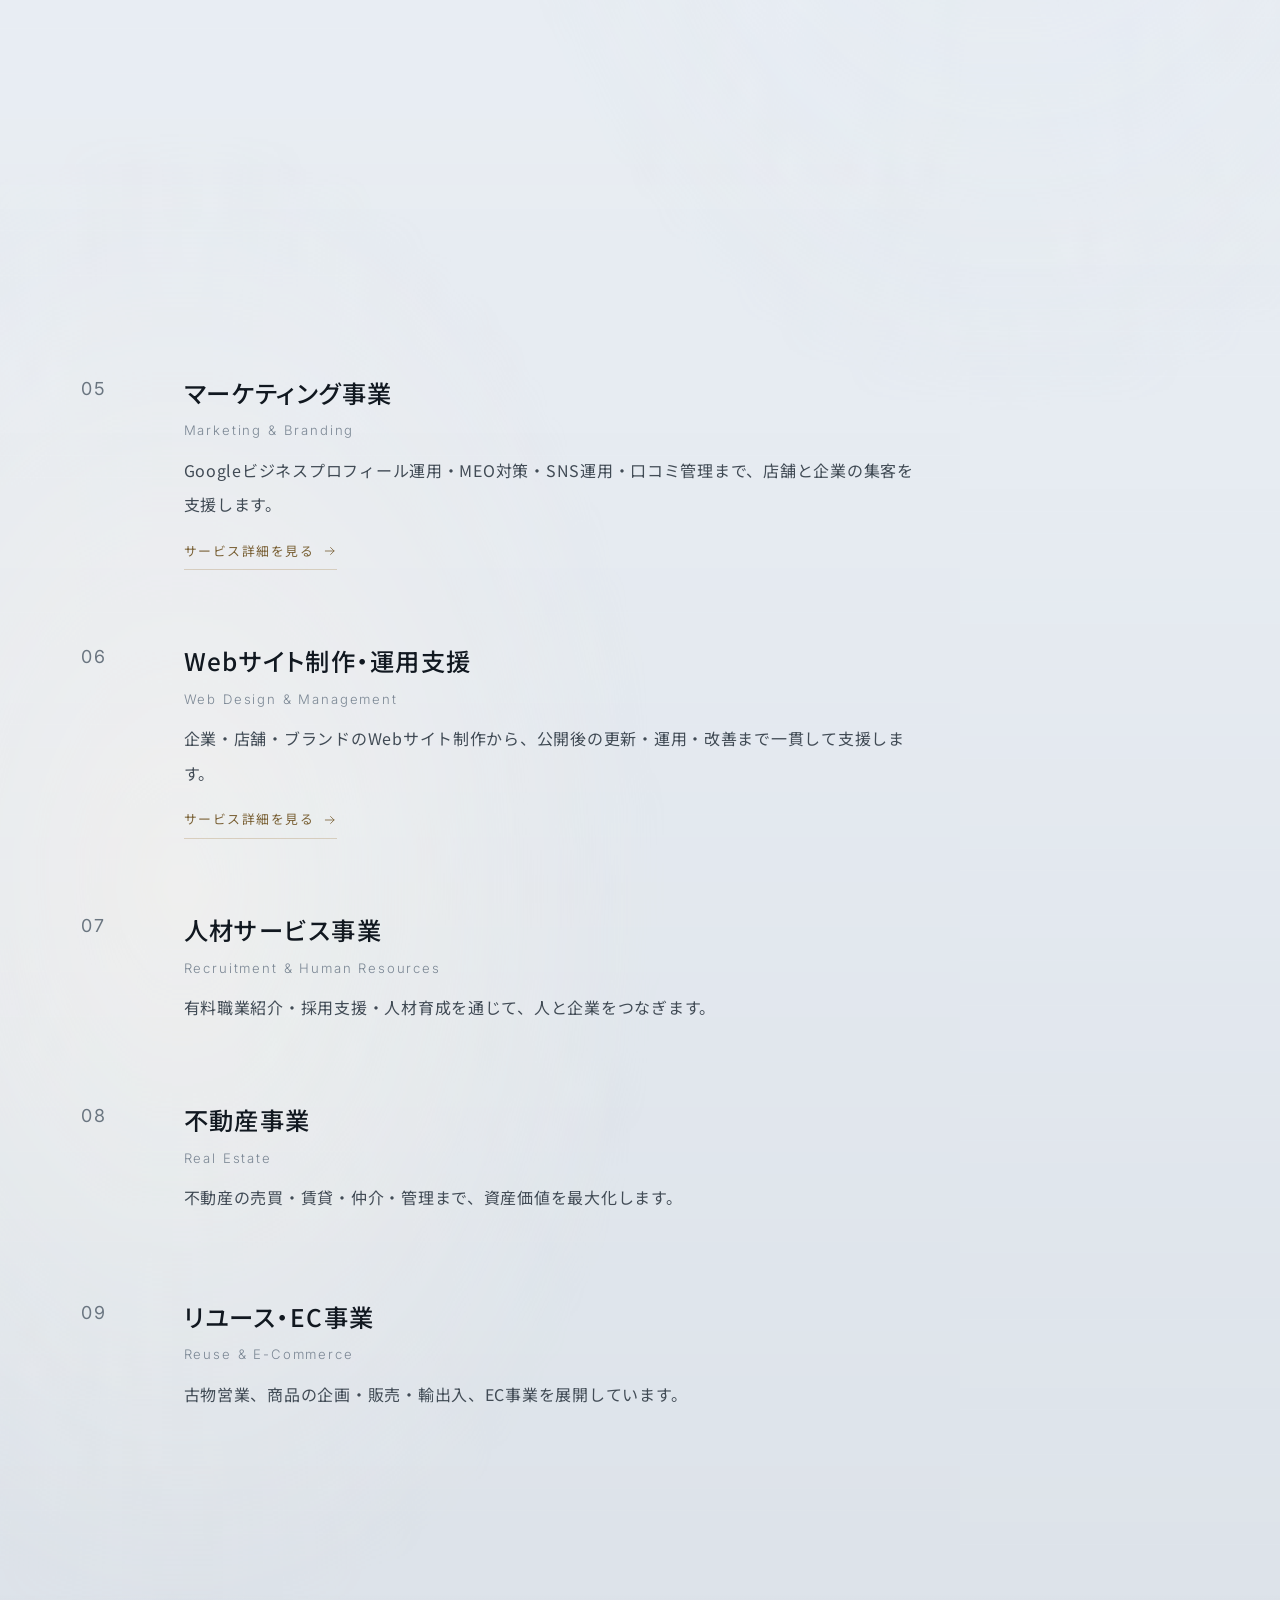
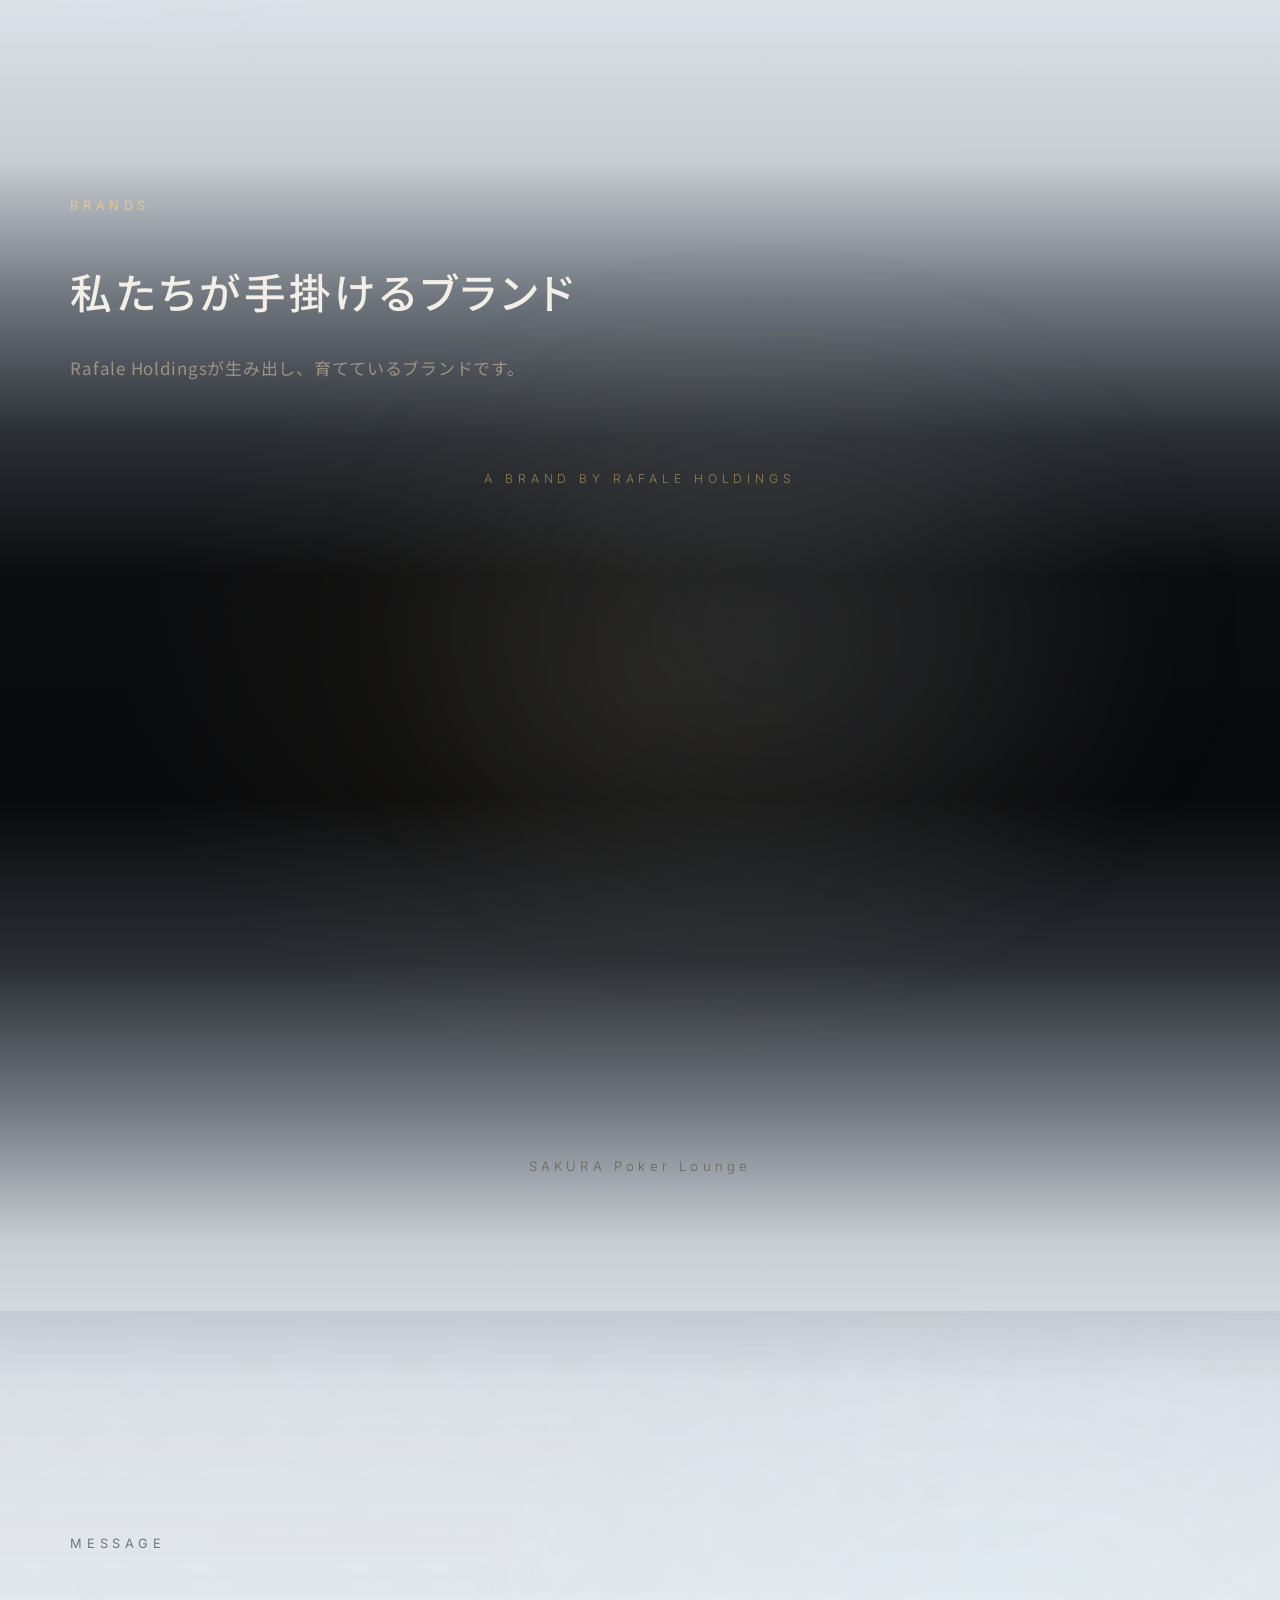
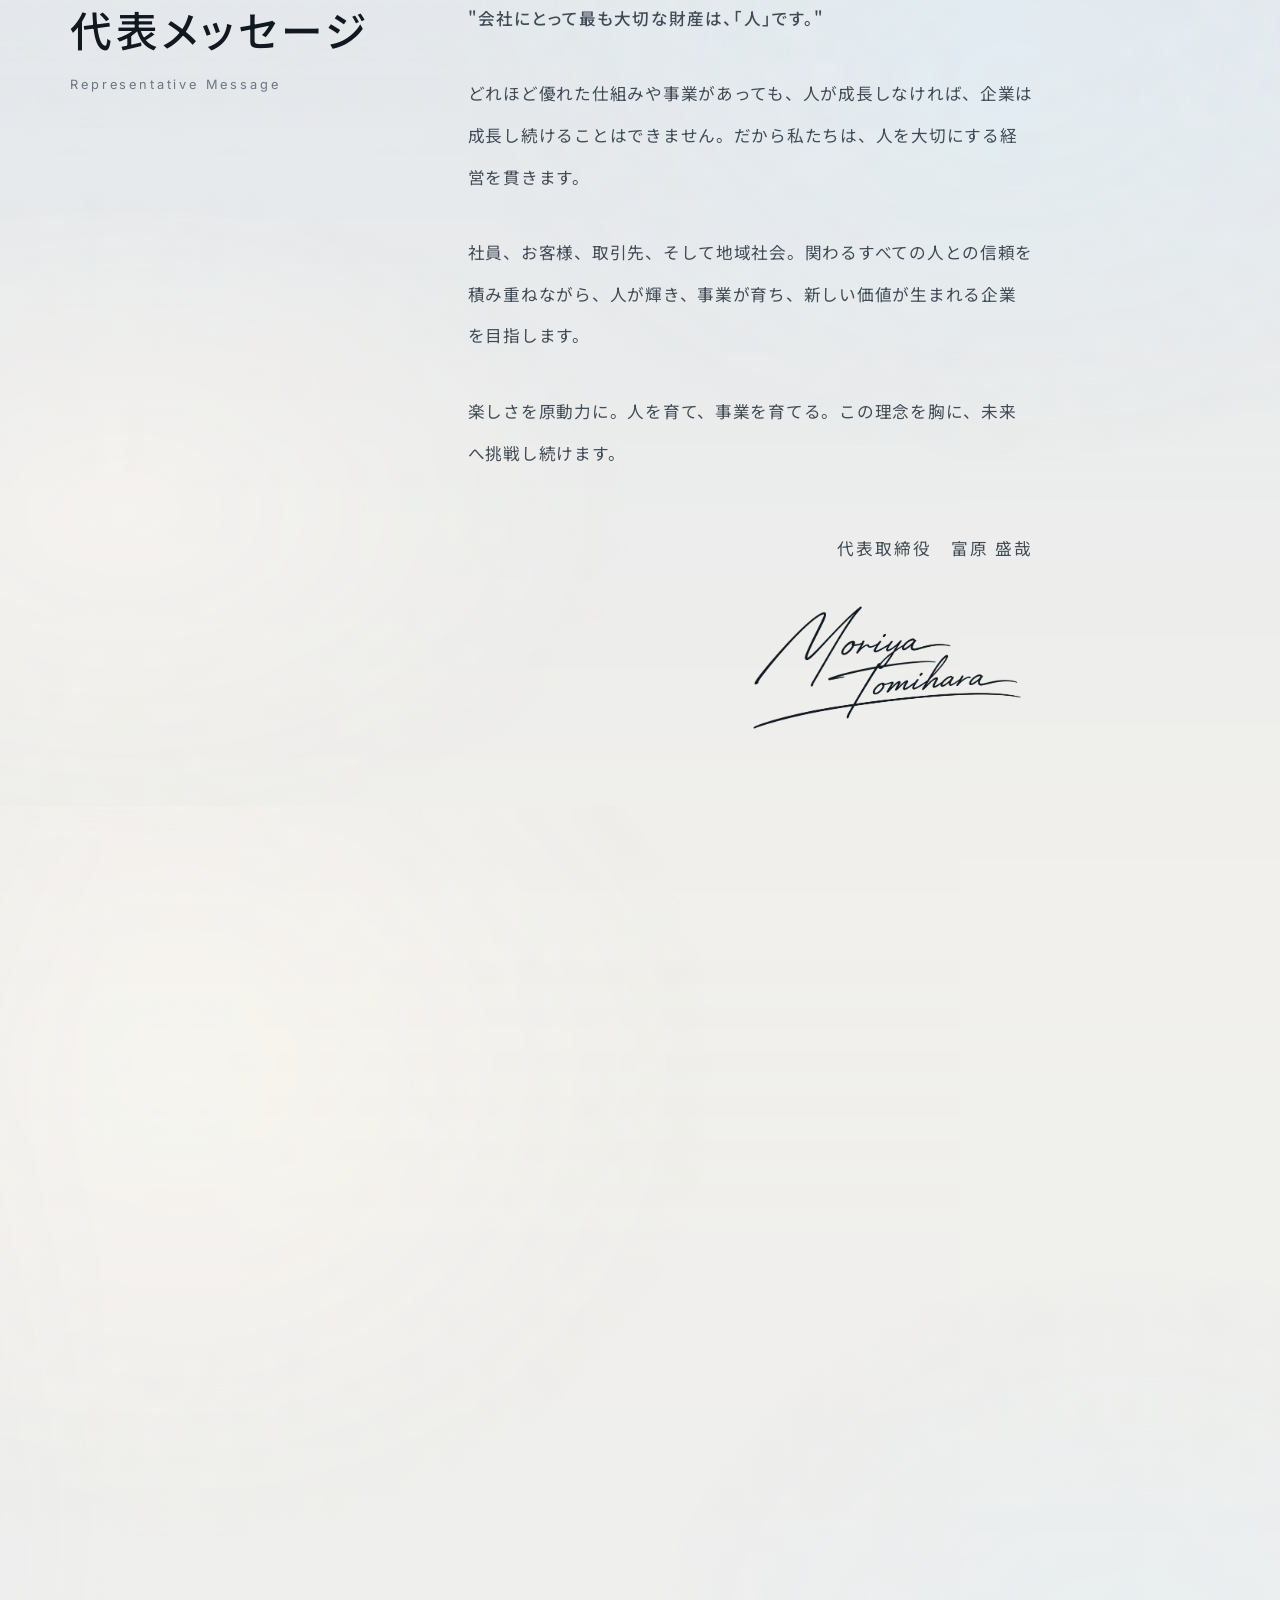
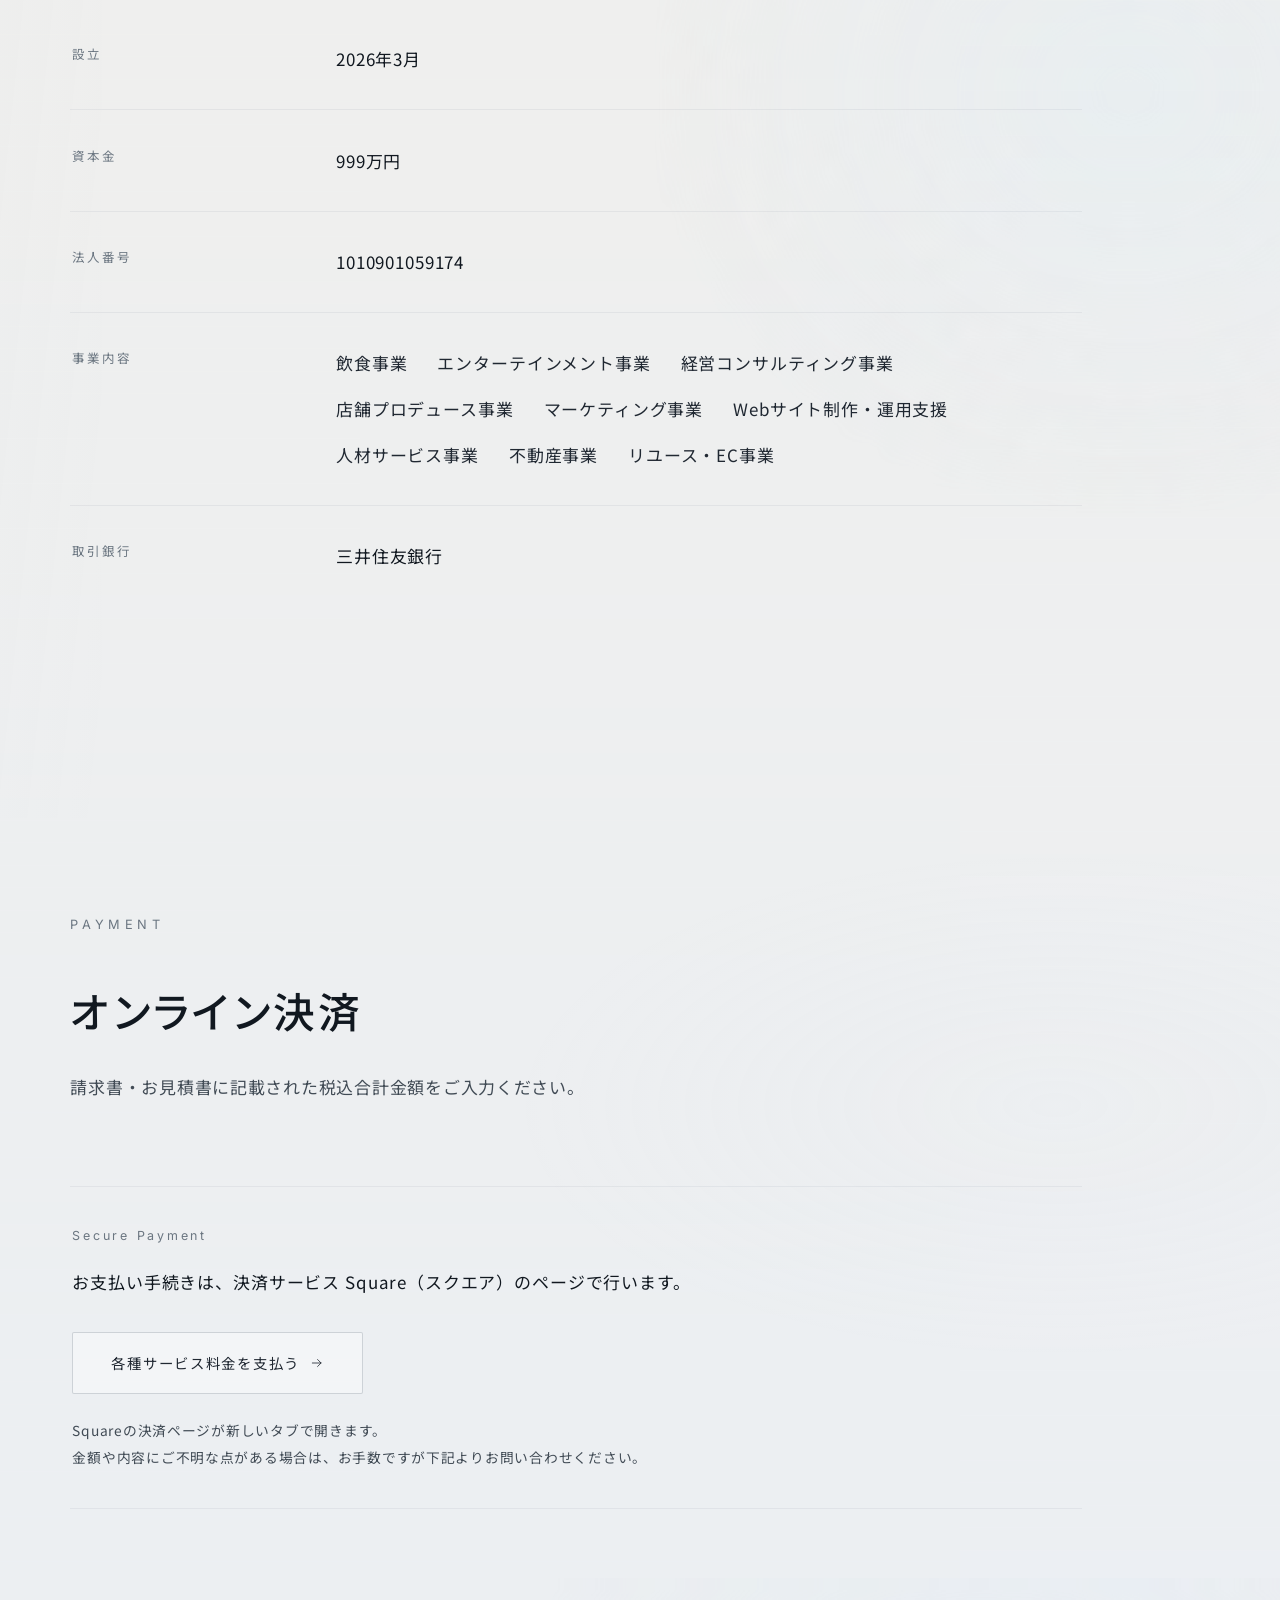
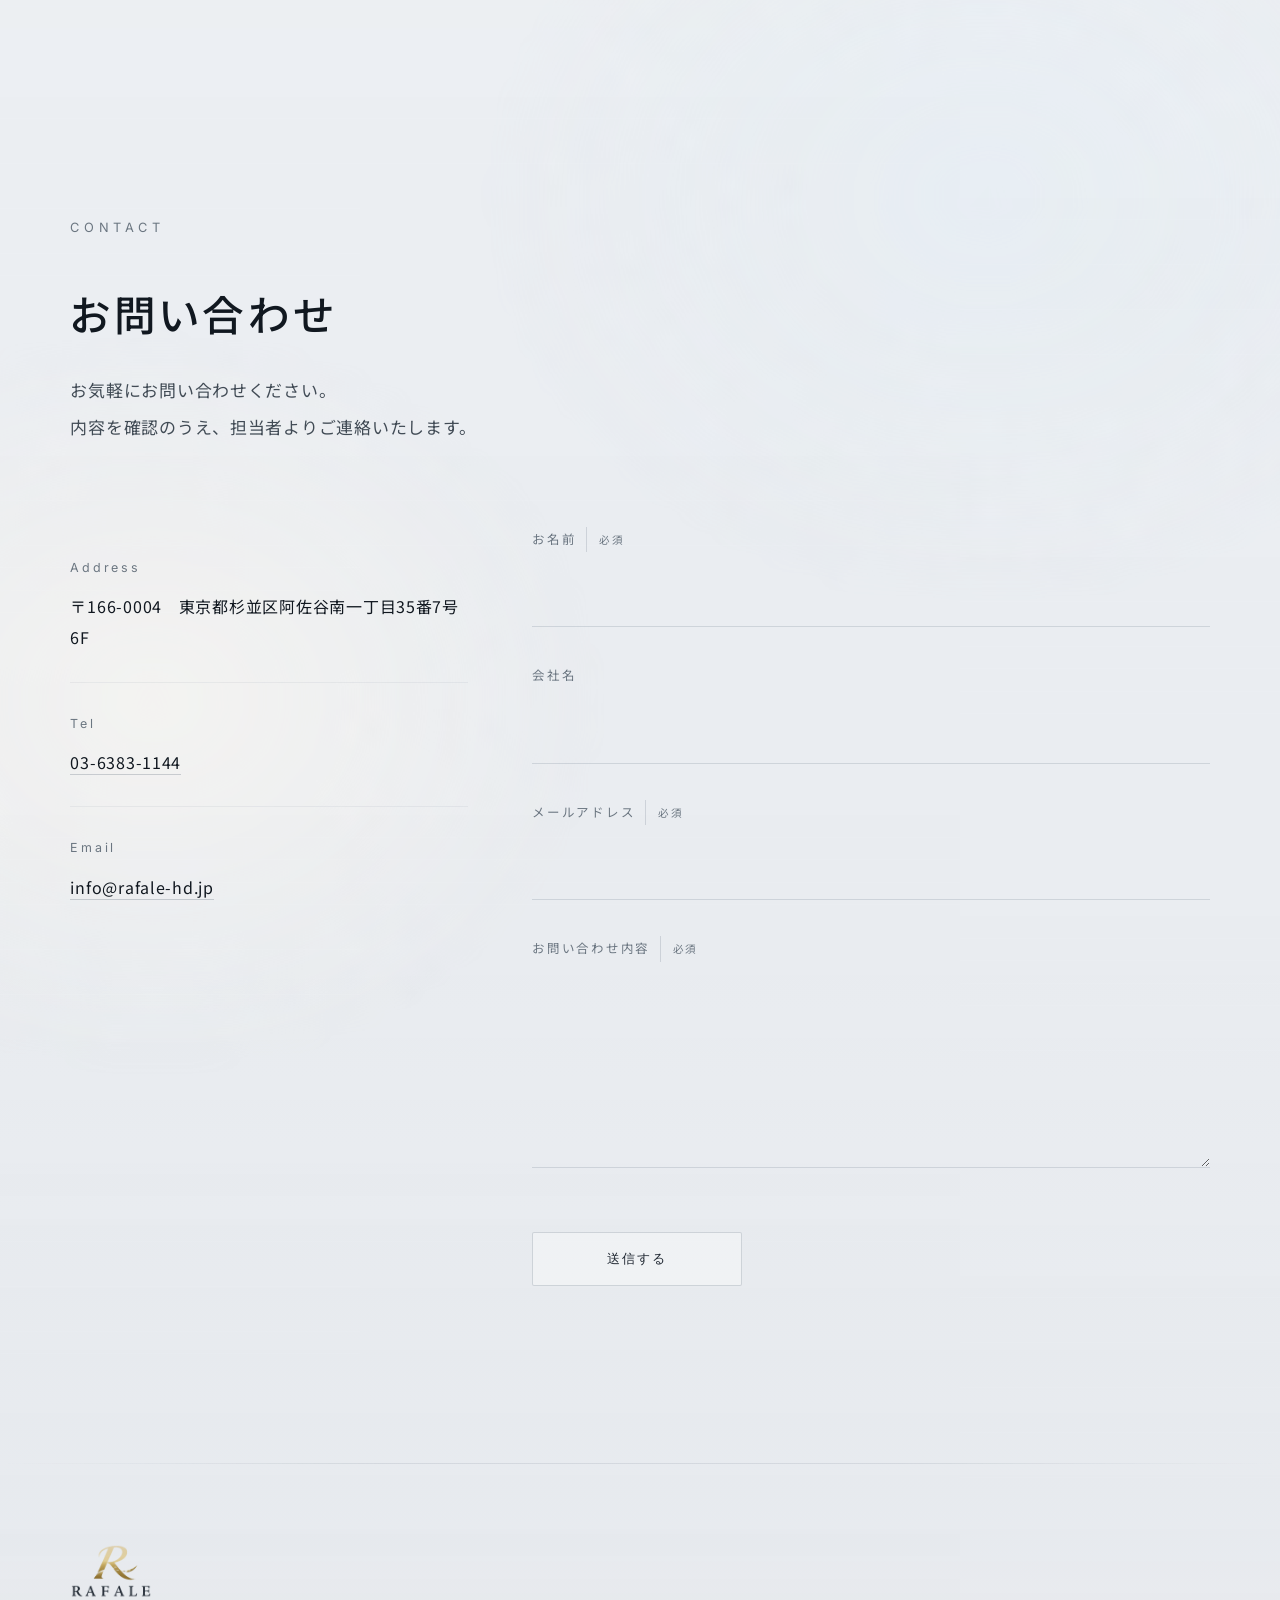
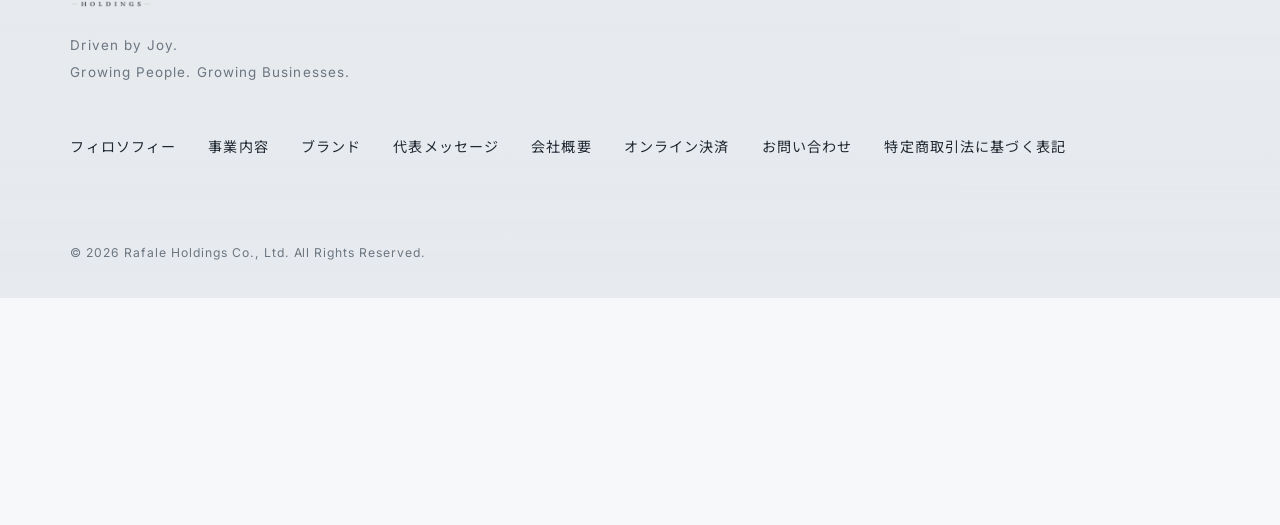
==== commit ba630685: "Replace the Tel placeholder in CONTACT with the phone number Co-Authored-By: Claude Opus 5.5 <norepl" ====
--- a/index.html
+++ b/index.html
@@ -665,7 +665,7 @@
           </div>
           <div class="contact-info-row reveal" data-reveal-delay="410">
             <span class="contact-label" lang="en">Tel</span>
-            <span>只今準備中です</span>
+            <span><a href="tel:0363831144">03-6383-1144</a></span>
           </div>
           <div class="contact-info-row reveal" data-reveal-delay="490">
             <span class="contact-label" lang="en">Email</span>
